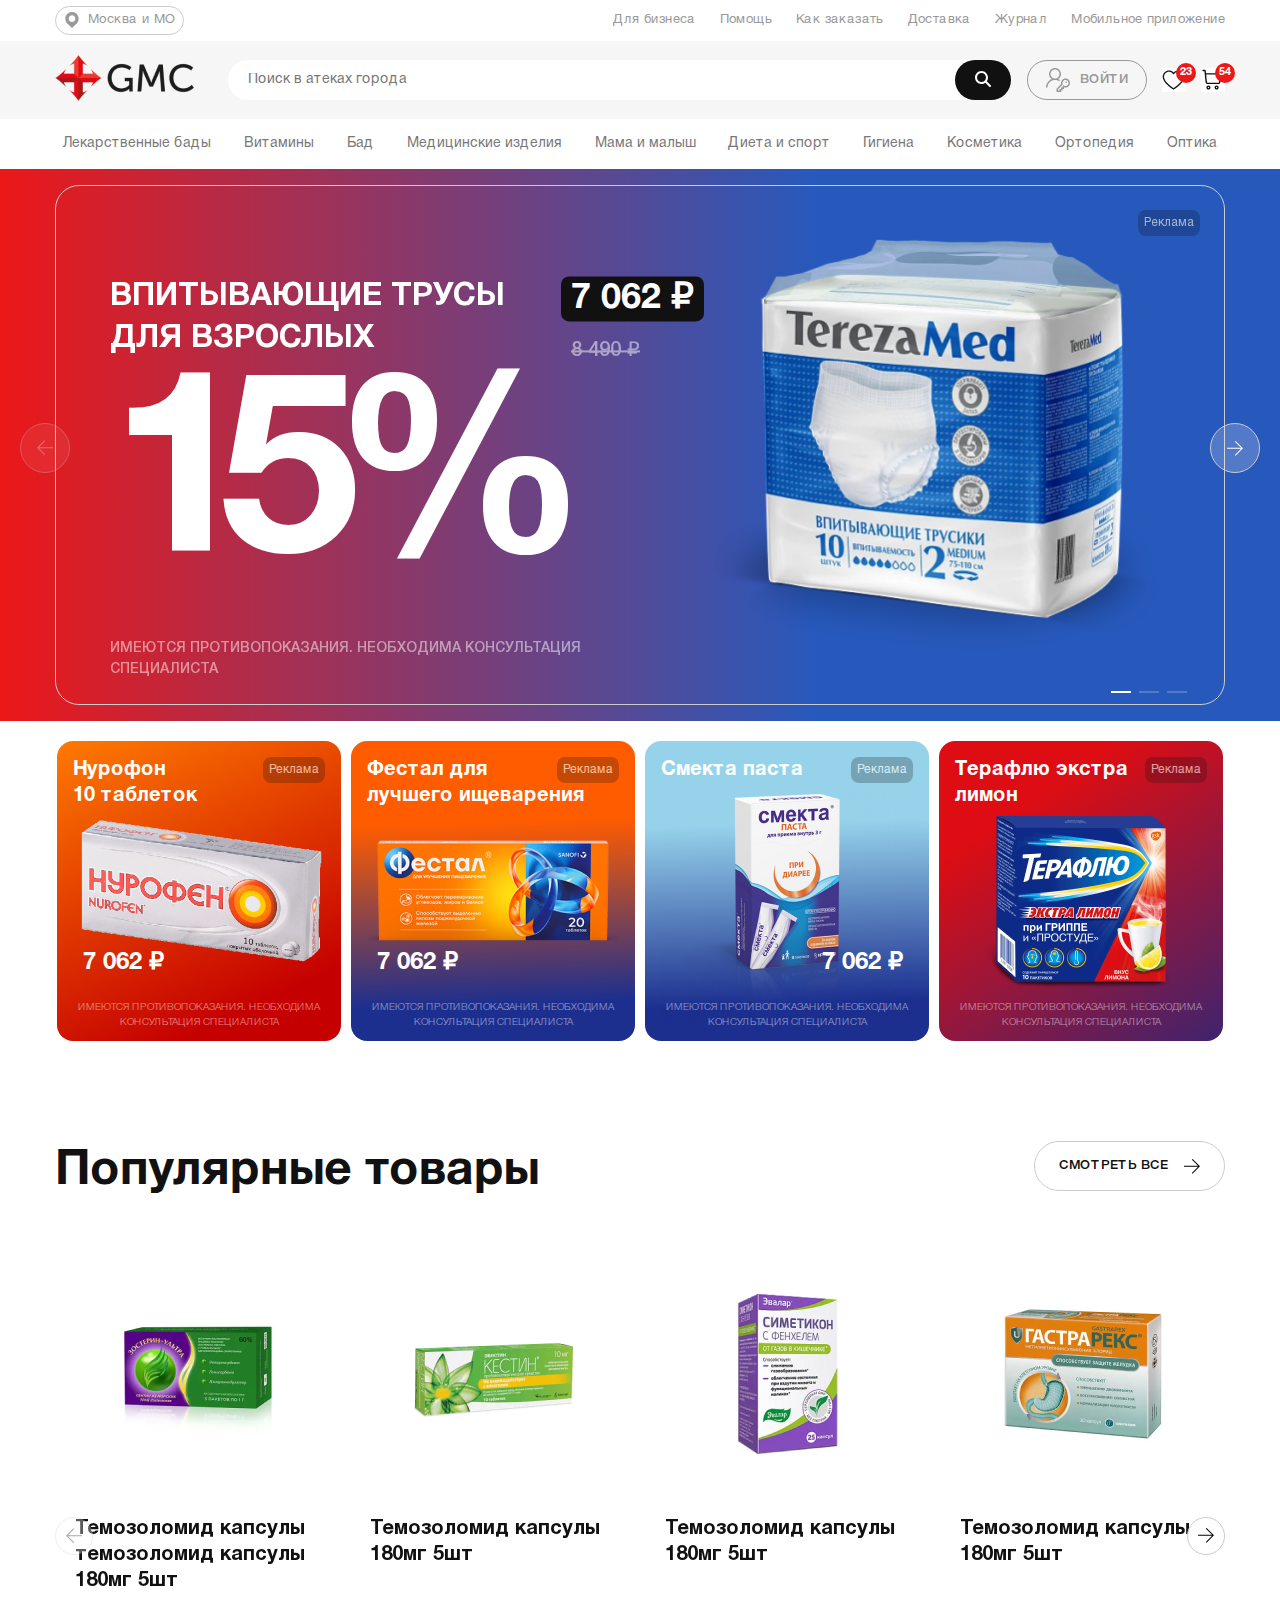
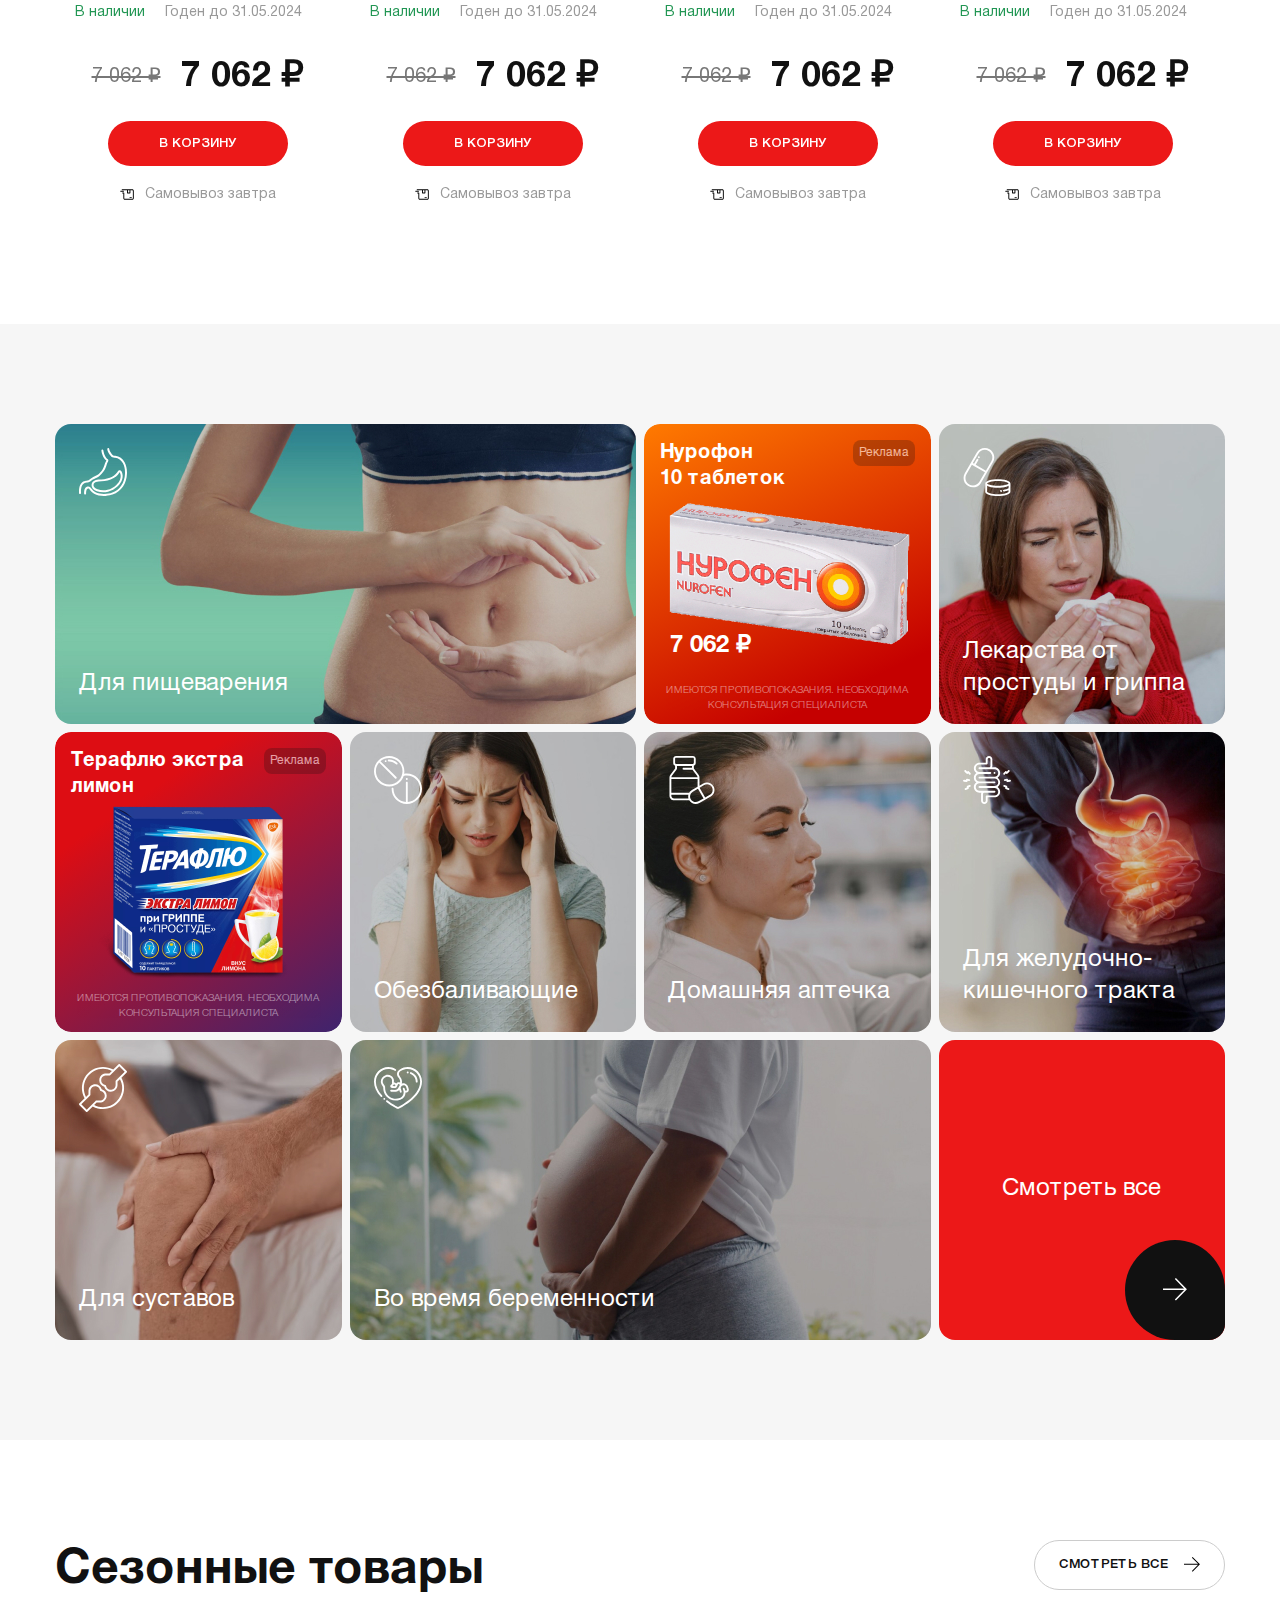
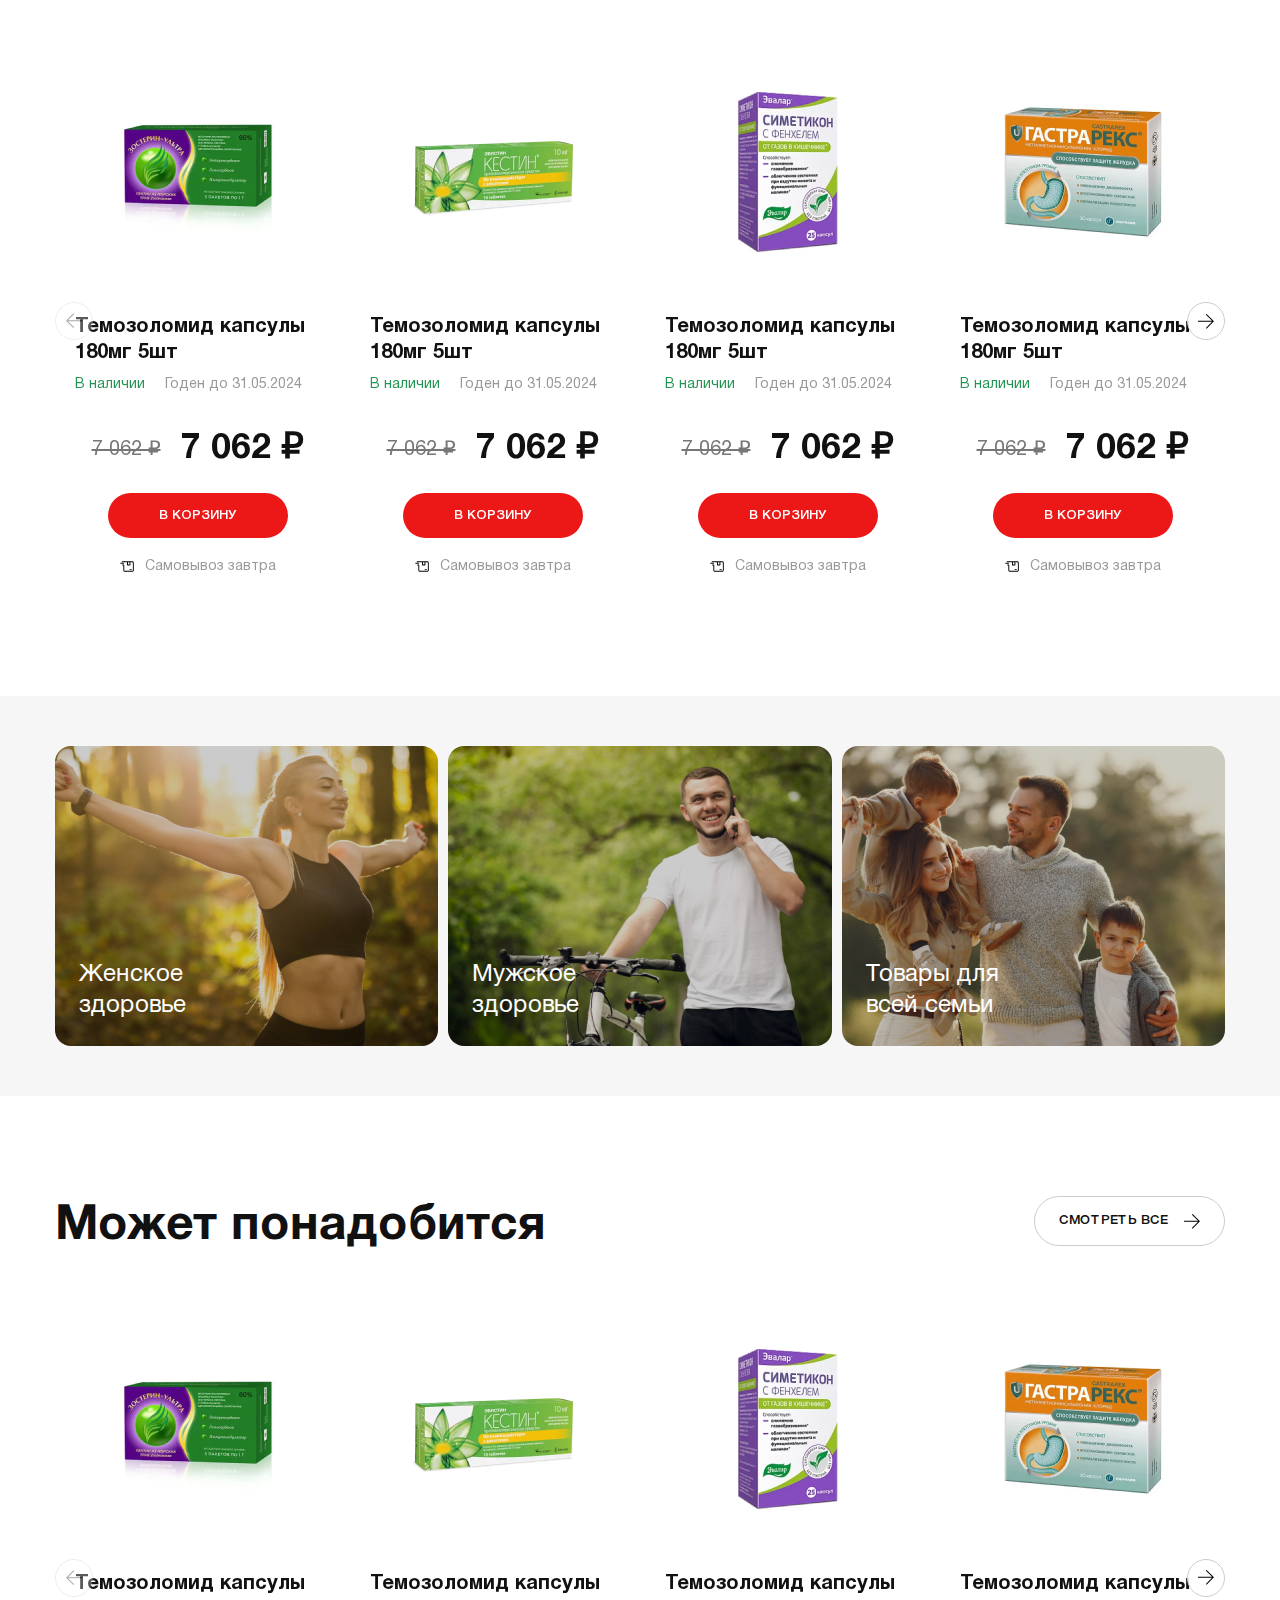
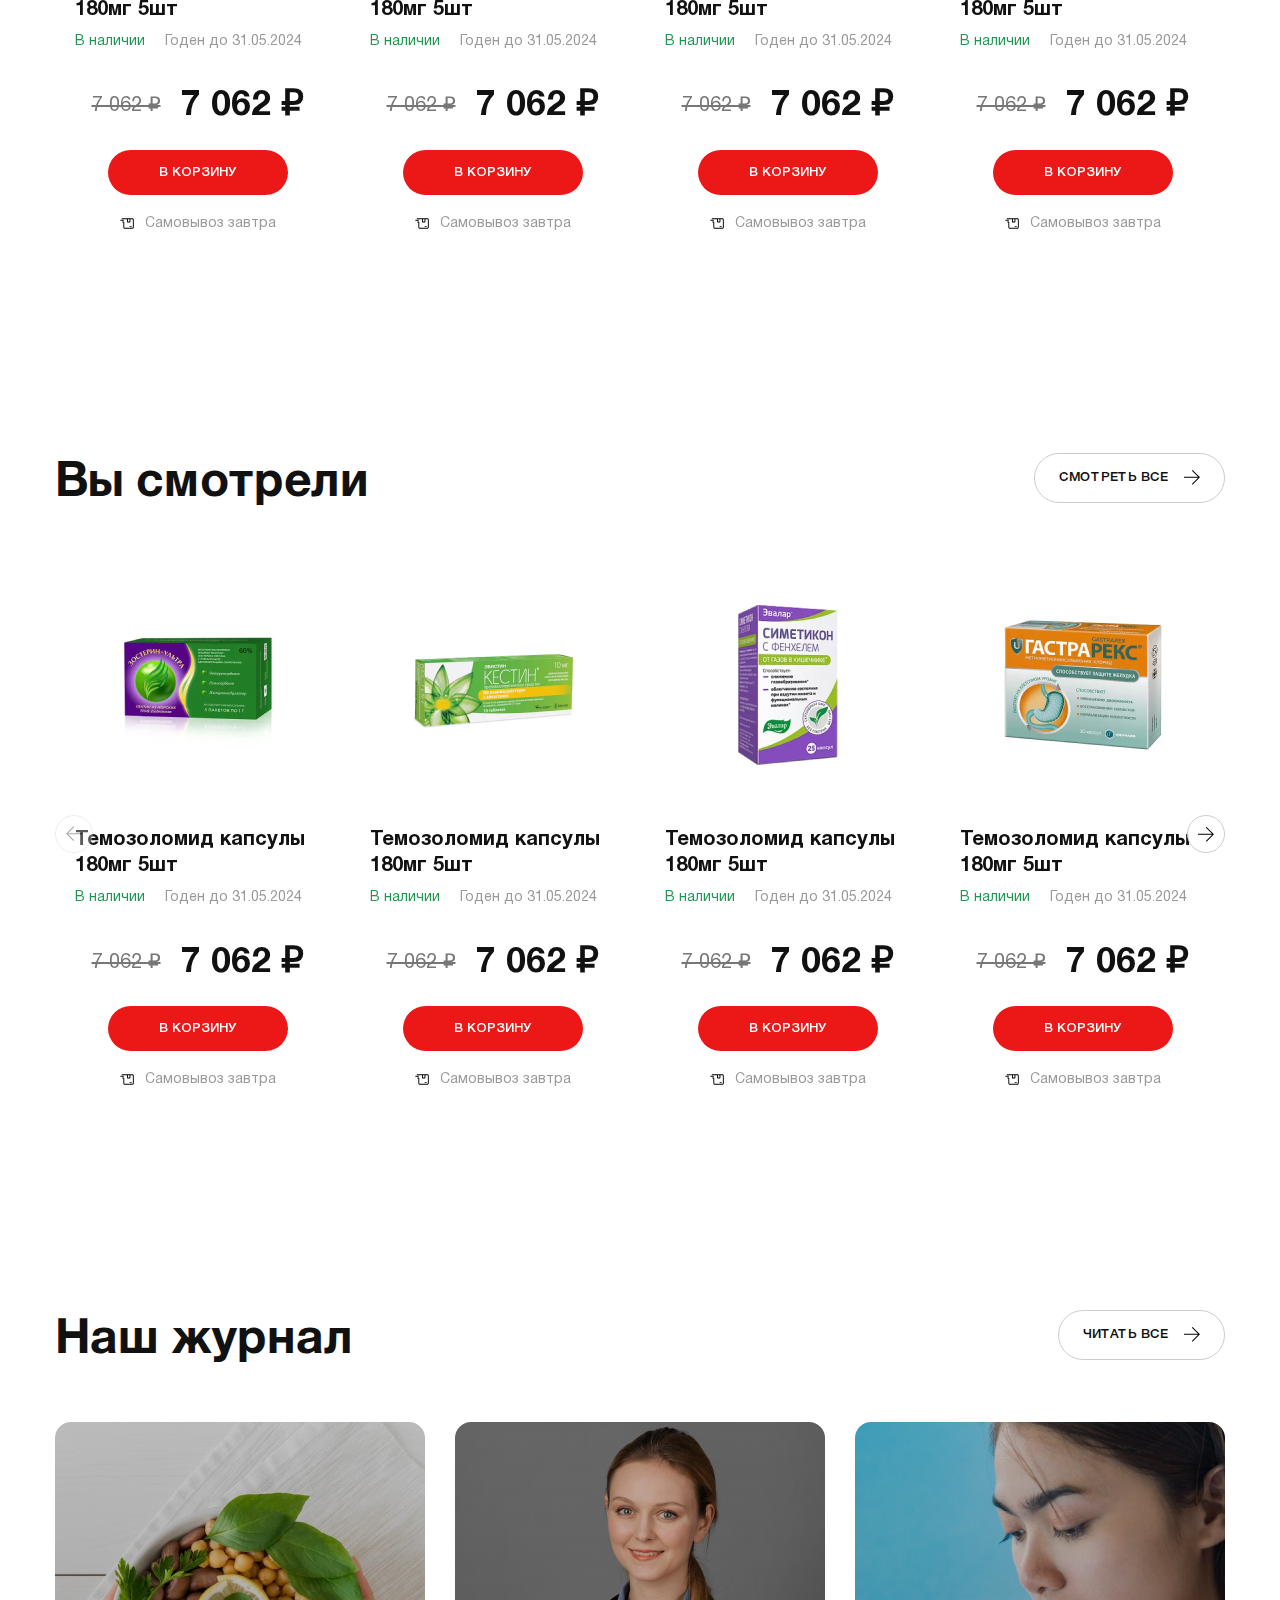
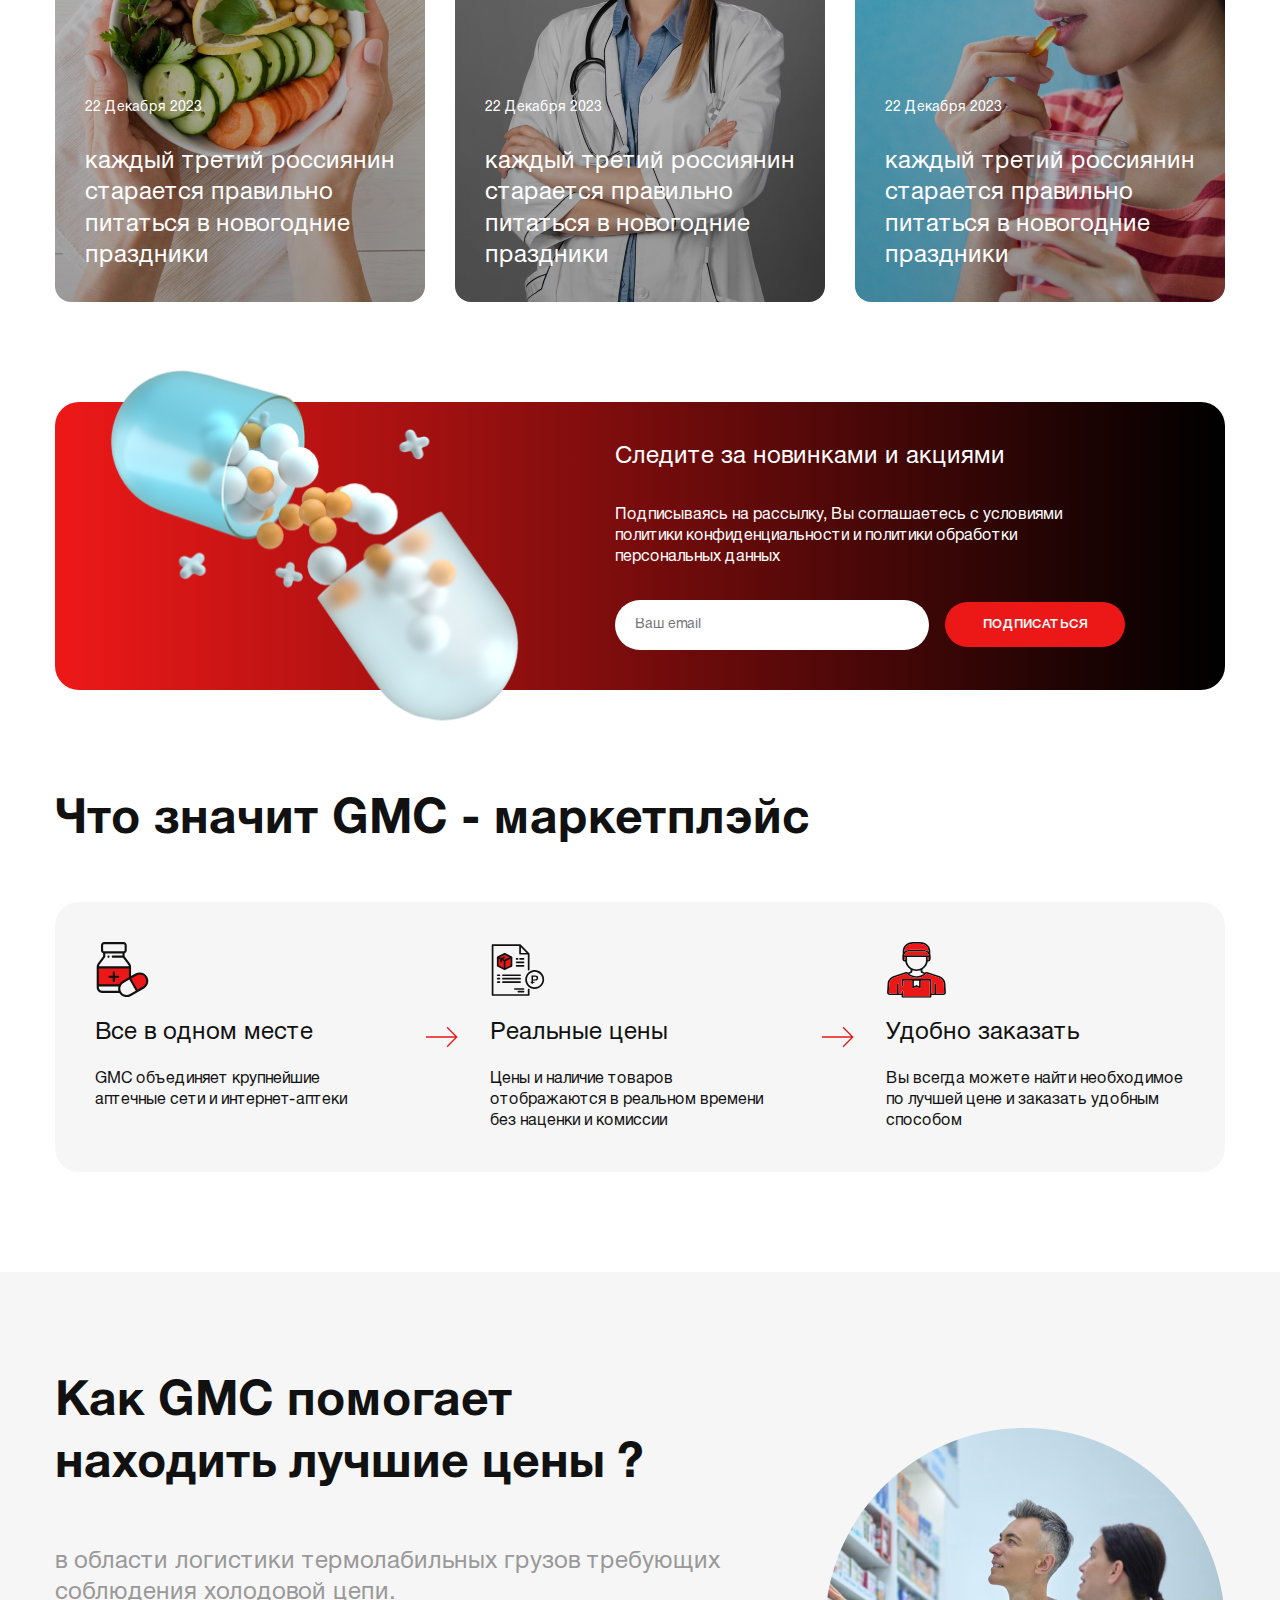
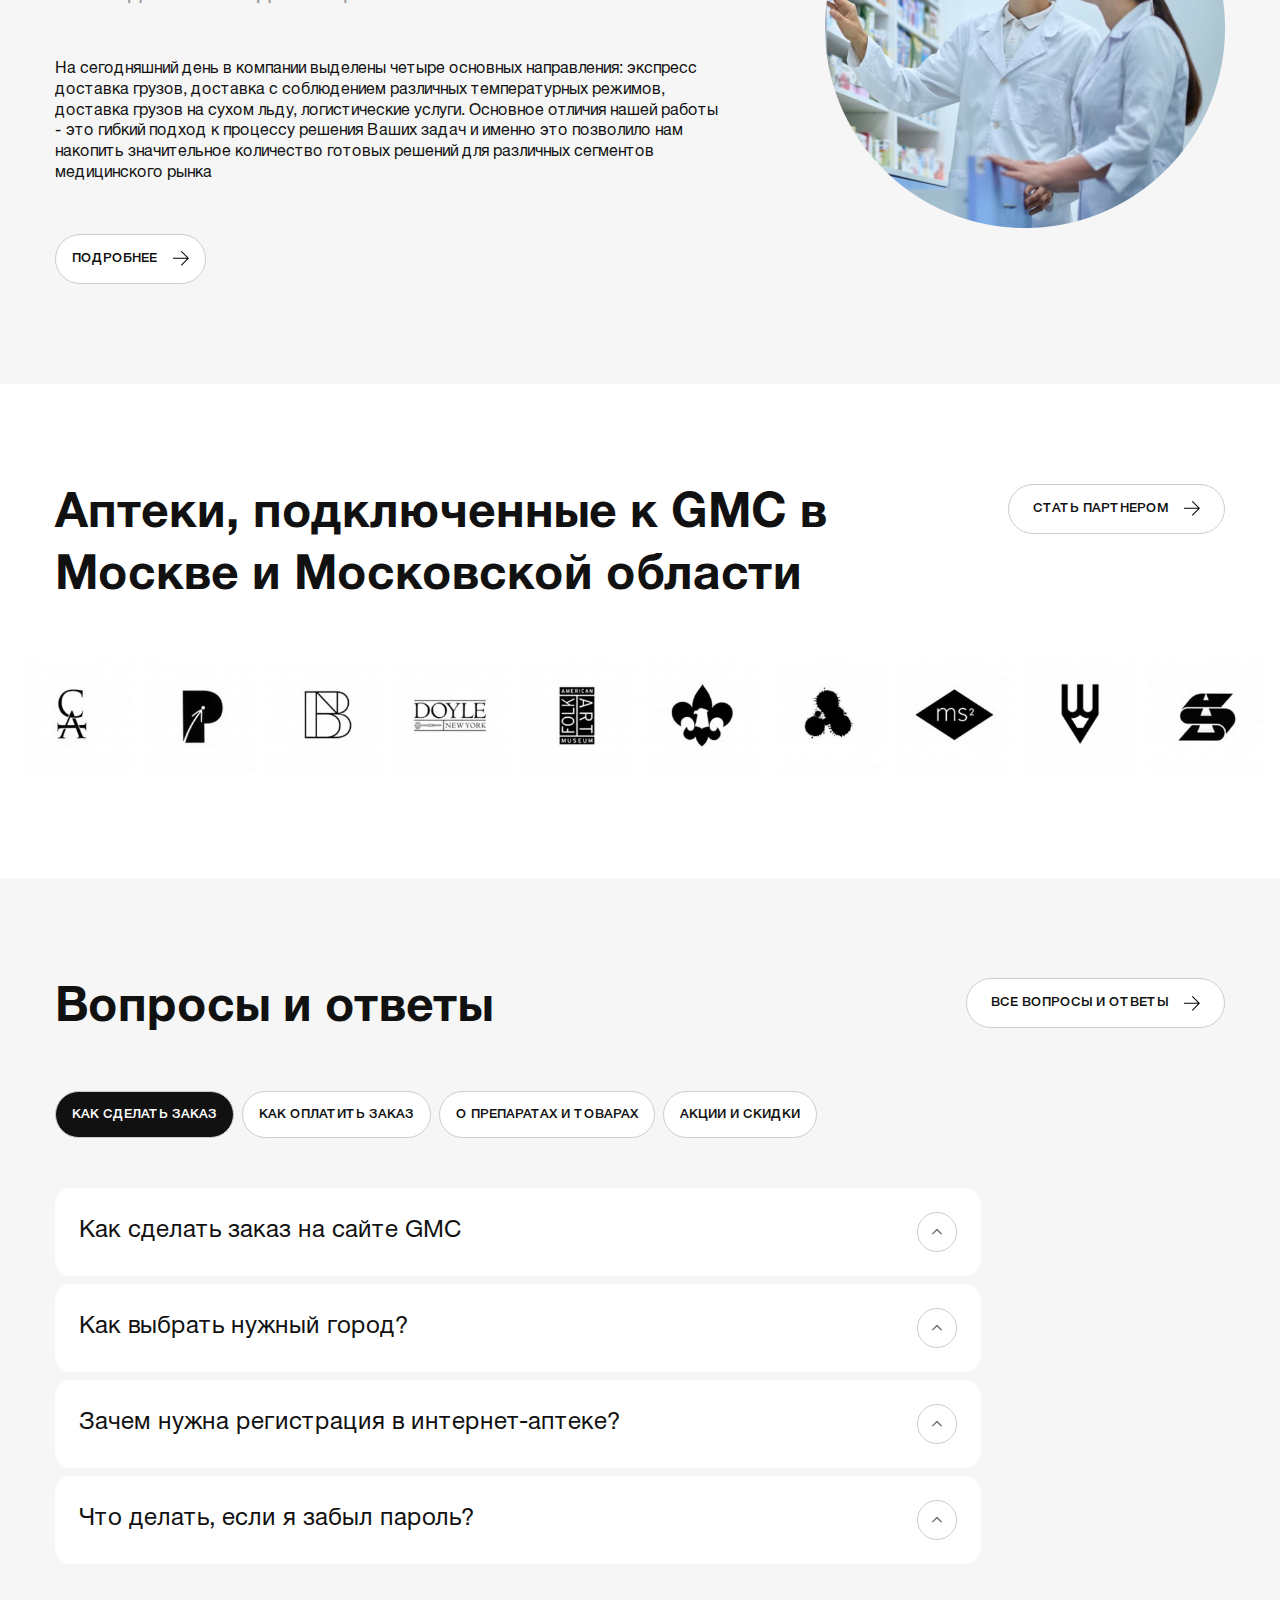
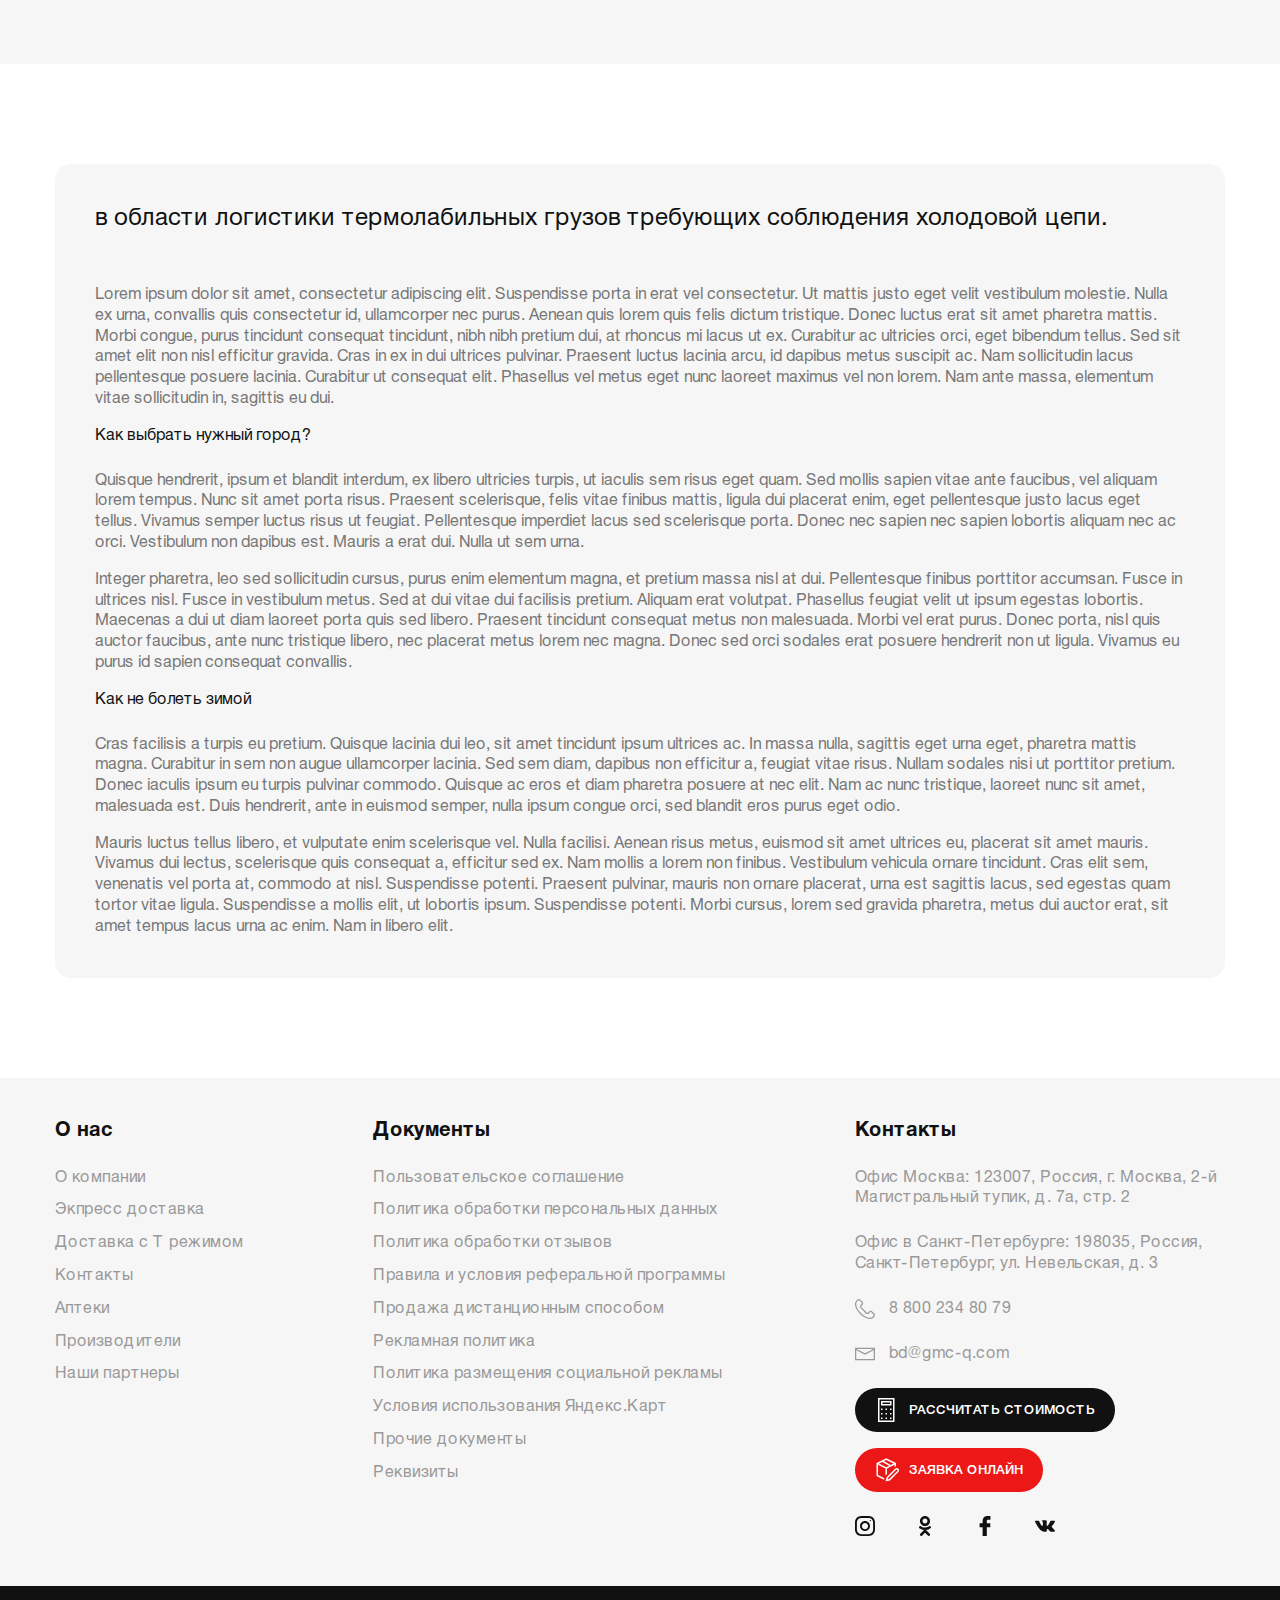
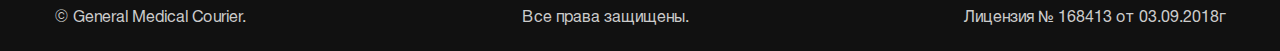
==== index.html @ 6fc63426 "fix: fixed slider buttons position" ====
<!DOCTYPE html>
<html lang="en">
  <head>
    <meta charset="UTF-8" />
    <meta name="viewport" content="width=device-width, initial-scale=1.0" />
    <title>GMC</title>
    <link rel="shortcut icon" href="./favicon.ico" type="image/x-icon" />
    <link rel="stylesheet" href="./css/index.css" />
    <link rel="stylesheet" href="https://cdn.jsdelivr.net/npm/swiper@11/swiper-bundle.min.css" />
    <script src="https://cdn.jsdelivr.net/npm/swiper@11/swiper-bundle.min.js" defer></script>
    <script type="module" src="./js/index.js" defer></script>
  </head>
  <body>
    <header class="header">
      <div class="header__top">
        <div class="container">
          <div class="header__top-location">Москва и МО</div>

          <ul class="header__top-menu">
            <li class="header__top-menu-item">
              <a class="header__top-menu-item-link" href="#">Для бизнеса</a>
            </li>
            <li class="header__top-menu-item">
              <a class="header__top-menu-item-link" href="#">Помощь</a>
            </li>
            <li class="header__top-menu-item">
              <a class="header__top-menu-item-link" href="#">Как заказать</a>
            </li>
            <li class="header__top-menu-item">
              <a class="header__top-menu-item-link" href="#">Доставка</a>
            </li>
            <li class="header__top-menu-item">
              <a class="header__top-menu-item-link" href="#">Журнал</a>
            </li>
            <li class="header__top-menu-item">
              <a class="header__top-menu-item-link" href="#">Мобильное приложение</a>
            </li>
          </ul>
        </div>
      </div>

      <div class="header__main">
        <div class="container">
          <div class="header__logo">
            <a class="header__logo-link" href="./">
              <img class="header__logo-image" src="./assets/logo.png" alt="logo" />
            </a>
          </div>

          <div class="header__search">
            <input class="header__search-input" type="search" placeholder="Поиск в атеках города" />
            <button class="header__search-button"></button>
          </div>

          <div class="header__controls">
            <button class="header__controls-button header__controls-button_main">
              <span class="header__controls-button-text">Главная</span>
            </button>
            <button class="header__controls-button header__controls-button_catalog">
              <span class="header__controls-button-text">Каталог</span>
            </button>
            <button class="header__controls-button header__controls-button_account">
              <span class="header__controls-button-text">Войти</span>
            </button>
            <button class="header__controls-button header__controls-button_favourits">
              <span class="header__controls-button-text">Избранное</span>
              <span class="header__controls-button-count">23</span>
            </button>
            <button class="header__controls-button header__controls-button_basket">
              <span class="header__controls-button-text">Корзина</span>
              <span class="header__controls-button-count">54</span>
            </button>
            <button class="header__controls-button header__controls-button_burger">
              <span class="header__controls-button-text">Меню</span>
            </button>
          </div>
        </div>
      </div>
    </header>

    <main class="main">
      <nav class="main-nav">
        <div class="container">
          <ul class="main-nav__menu">
            <li class="main-nav__menu-item">
              <span class="main-nav__menu-item-text">Лекарственные бады</span>
              <div class="main-nav__menu-submenu-wrapper">
                <ul class="main-nav__submenu">
                  <li class="main-nav__submenu-item">
                    <a class="main-nav__submenu-link" href="#">Аллергия</a>
                  </li>
                  <li class="main-nav__submenu-item">
                    <a class="main-nav__submenu-link" href="#">Антибиотики</a>
                  </li>
                  <li class="main-nav__submenu-item">
                    <a class="main-nav__submenu-link" href="#">Антисептики</a>
                  </li>
                  <li class="main-nav__submenu-item">
                    <a class="main-nav__submenu-link" href="#">Бронхиальная астма</a>
                  </li>
                  <li class="main-nav__submenu-item">
                    <a class="main-nav__submenu-link" href="#">Варикозное расширение ве</a>
                  </li>
                  <li class="main-nav__submenu-item">
                    <a class="main-nav__submenu-link" href="#">Геморрой</a>
                  </li>
                  <li class="main-nav__submenu-item">
                    <a class="main-nav__submenu-link" href="#">Глазные средства</a>
                  </li>
                  <li class="main-nav__submenu-item">
                    <a class="main-nav__submenu-link" href="#">Гомеопатия</a>
                  </li>
                  <li class="main-nav__submenu-item">
                    <a class="main-nav__submenu-link" href="#">Гормональные препараты</a>
                  </li>
                  <li class="main-nav__submenu-item">
                    <a class="main-nav__submenu-link" href="#">Дерматология</a>
                  </li>
                  <li class="main-nav__submenu-item">
                    <a class="main-nav__submenu-link" href="#">Диабет</a>
                  </li>
                  <li class="main-nav__submenu-item">
                    <a class="main-nav__submenu-link" href="#">Желудочно-кишечные средства</a>
                  </li>
                  <li class="main-nav__submenu-item">
                    <a class="main-nav__submenu-link" href="#">Женское здоровье</a>
                  </li>
                  <li class="main-nav__submenu-item">
                    <a class="main-nav__submenu-link" href="#">Иммунитет</a>
                  </li>
                  <li class="main-nav__submenu-item">
                    <a class="main-nav__submenu-link" href="#">Контрацепция</a>
                  </li>
                  <li class="main-nav__submenu-item">
                    <a class="main-nav__submenu-link" href="#">Кровь и кровообращение</a>
                  </li>
                  <li class="main-nav__submenu-item">
                    <a class="main-nav__submenu-link" href="#">Лекарственные травы</a>
                  </li>
                  <li class="main-nav__submenu-item">
                    <a class="main-nav__submenu-link" href="#">Мочеполовая система</a>
                  </li>
                  <li class="main-nav__submenu-item">
                    <a class="main-nav__submenu-link" href="#">Мужское здоровье</a>
                  </li>
                  <li class="main-nav__submenu-item">
                    <a class="main-nav__submenu-link" href="#">Нервная система</a>
                  </li>
                  <li class="main-nav__submenu-item">
                    <a class="main-nav__submenu-link" href="#">Аллергия</a>
                  </li>
                  <li class="main-nav__submenu-item">
                    <a class="main-nav__submenu-link" href="#">Антибиотики</a>
                  </li>
                  <li class="main-nav__submenu-item">
                    <a class="main-nav__submenu-link" href="#">Антисептики</a>
                  </li>
                  <li class="main-nav__submenu-item">
                    <a class="main-nav__submenu-link" href="#">Бронхиальная астма</a>
                  </li>
                  <li class="main-nav__submenu-item">
                    <a class="main-nav__submenu-link" href="#">Варикозное расширение ве</a>
                  </li>
                  <li class="main-nav__submenu-item">
                    <a class="main-nav__submenu-link" href="#">Геморрой</a>
                  </li>
                  <li class="main-nav__submenu-item">
                    <a class="main-nav__submenu-link" href="#">Глазные средства</a>
                  </li>
                  <li class="main-nav__submenu-item">
                    <a class="main-nav__submenu-link" href="#">Гомеопатия</a>
                  </li>
                  <li class="main-nav__submenu-item">
                    <a class="main-nav__submenu-link" href="#">Гормональные препараты</a>
                  </li>
                  <li class="main-nav__submenu-item">
                    <a class="main-nav__submenu-link" href="#">Дерматология</a>
                  </li>
                </ul>

                <div class="main-nav__bestsellers">
                  <h4 class="main-nav__bestsellers-title">Хиты продаж</h4>

                  <div class="main-nav__bestsellers-card">
                    <figure class="main-nav__bestsellers-card-figure">
                      <img src="./assets/pharmacy/pharmacy-1.png" alt="pharmacy" />
                    </figure>

                    <div class="main-nav__bestsellers-card-info">
                      <div class="main-nav__bestsellers-card-name">
                        Темозоломид капсулы 180мг 5шт
                      </div>
                      <div class="main-nav__bestsellers-card-amount">В наличии</div>
                      <div class="main-nav__bestsellers-card-price">7 062 ₽</div>
                    </div>
                  </div>

                  <div class="main-nav__bestsellers-card">
                    <figure class="main-nav__bestsellers-card-figure">
                      <img src="./assets/pharmacy/pharmacy-2.png" alt="pharmacy" />
                    </figure>

                    <div class="main-nav__bestsellers-card-info">
                      <div class="main-nav__bestsellers-card-name">
                        Темозоломид капсулы 180мг 5шт
                      </div>
                      <div class="main-nav__bestsellers-card-amount">В наличии</div>
                      <div class="main-nav__bestsellers-card-price">7 062 ₽</div>
                    </div>
                  </div>

                  <div class="main-nav__bestsellers-card">
                    <figure class="main-nav__bestsellers-card-figure">
                      <img src="./assets/pharmacy/pharmacy-3.png" alt="pharmacy" />
                    </figure>

                    <div class="main-nav__bestsellers-card-info">
                      <div class="main-nav__bestsellers-card-name">
                        Темозоломид капсулы 180мг 5шт
                      </div>
                      <div class="main-nav__bestsellers-card-amount">В наличии</div>
                      <div class="main-nav__bestsellers-card-price">7 062 ₽</div>
                    </div>
                  </div>
                </div>
              </div>
            </li>
            <li class="main-nav__menu-item">
              <span class="main-nav__menu-item-text">Витамины</span>
            </li>
            <li class="main-nav__menu-item">
              <span class="main-nav__menu-item-text">Бад</span>
            </li>
            <li class="main-nav__menu-item">
              <span class="main-nav__menu-item-text">Медицинские изделия</span>
            </li>
            <li class="main-nav__menu-item">
              <span class="main-nav__menu-item-text">Мама и малыш</span>
            </li>
            <li class="main-nav__menu-item">
              <span class="main-nav__menu-item-text">Диета и спорт</span>
            </li>
            <li class="main-nav__menu-item">
              <span class="main-nav__menu-item-text">Гигиена</span>
            </li>
            <li class="main-nav__menu-item">
              <span class="main-nav__menu-item-text">Косметика</span>
            </li>
            <li class="main-nav__menu-item">
              <span class="main-nav__menu-item-text">Ортопедия</span>
            </li>
            <li class="main-nav__menu-item">
              <span class="main-nav__menu-item-text">Оптика</span>
            </li>
          </ul>
        </div>
      </nav>

      <section class="main-slider">
        <div class="main-slider__slider">
          <div class="swiper">
            <div class="swiper-wrapper">
              <div class="swiper-slide">
                <div class="main-slider__slide">
                  <div class="main-slider__slide-tag">Реклама</div>

                  <figure class="main-slider__slide-figure">
                    <img
                      class="main-slider__slide-figure-image"
                      src="./assets/main-slide-img.png"
                      alt="slide"
                    />
                  </figure>

                  <div class="main-slider__slide-info">
                    <h2 class="main-slider__slide-info-title">ВПИТЫВАЮЩИЕ ТРУСЫ ДЛЯ ВЗРОСЛЫХ</h2>
                    <div class="main-slider__slide-info-discount">15%</div>
                    <div class="main-slider__slide-info-prices">
                      <div class="main-slider__slide-info-prices-new">7 062 ₽</div>
                      <div class="main-slider__slide-info-prices-old">8 490 ₽</div>
                    </div>
                  </div>

                  <div class="main-slider__slide-disclaimer">
                    имеются противопоказания. необходима консультация специалиста
                  </div>
                </div>
              </div>
              <div class="swiper-slide">
                <div class="main-slider__slide">
                  <div class="main-slider__slide-tag">Реклама</div>

                  <figure class="main-slider__slide-figure">
                    <img
                      class="main-slider__slide-figure-image"
                      src="./assets/main-slide-img.png"
                      alt="slide"
                    />
                  </figure>

                  <div class="main-slider__slide-info">
                    <h2 class="main-slider__slide-info-title">ВПИТЫВАЮЩИЕ ТРУСЫ ДЛЯ ВЗРОСЛЫХ</h2>
                    <div class="main-slider__slide-info-discount">15%</div>
                    <div class="main-slider__slide-info-prices">
                      <div class="main-slider__slide-info-prices-new">7 062 ₽</div>
                      <div class="main-slider__slide-info-prices-old">8 490 ₽</div>
                    </div>
                  </div>

                  <div class="main-slider__slide-disclaimer">
                    имеются противопоказания. необходима консультация специалиста
                  </div>
                </div>
              </div>
              <div class="swiper-slide">
                <div class="main-slider__slide">
                  <div class="main-slider__slide-tag">Реклама</div>

                  <figure class="main-slider__slide-figure">
                    <img
                      class="main-slider__slide-figure-image"
                      src="./assets/main-slide-img.png"
                      alt="slide"
                    />
                  </figure>

                  <div class="main-slider__slide-info">
                    <h2 class="main-slider__slide-info-title">ВПИТЫВАЮЩИЕ ТРУСЫ ДЛЯ ВЗРОСЛЫХ</h2>
                    <div class="main-slider__slide-info-discount">15%</div>
                    <div class="main-slider__slide-info-prices">
                      <div class="main-slider__slide-info-prices-new">7 062 ₽</div>
                      <div class="main-slider__slide-info-prices-old">8 490 ₽</div>
                    </div>
                  </div>

                  <div class="main-slider__slide-disclaimer">
                    имеются противопоказания. необходима консультация специалиста
                  </div>
                </div>
              </div>
            </div>
          </div>
        </div>

        <div class="main-slider__controls">
          <div class="swiper-pagination"></div>
          <div class="swiper-button-prev"></div>
          <div class="swiper-button-next"></div>
        </div>
      </section>

      <section class="advertising">
        <div class="container">
          <div class="advertising__cards">
            <div class="advertising-card advertising-card_accent-1">
              <figure class="advertising-card-figure">
                <img
                  class="advertising-card-figure-image"
                  src="./assets/advertising/advertising-1.png"
                  alt="advertising"
                />
              </figure>
              <div class="advertising-card-title">Нурофон<br />10 таблеток</div>
              <div class="advertising-card-price">7 062 ₽</div>
              <div class="advertising-card-disclaimer">
                имеются противопоказания. необходима консультация специалиста
              </div>
              <div class="advertising-card-tag">Реклама</div>
            </div>

            <div class="advertising-card advertising-card_accent-2">
              <figure class="advertising-card-figure">
                <img
                  class="advertising-card-figure-image"
                  src="./assets/advertising/advertising-2.png"
                  alt="advertising"
                />
              </figure>
              <div class="advertising-card-title">Фестал для<br />лучшего ищеварения</div>
              <div class="advertising-card-price">7 062 ₽</div>
              <div class="advertising-card-disclaimer">
                имеются противопоказания. необходима консультация специалиста
              </div>
              <div class="advertising-card-tag">Реклама</div>
            </div>

            <div class="advertising-card advertising-card_accent-3">
              <figure class="advertising-card-figure">
                <img
                  class="advertising-card-figure-image"
                  src="./assets/advertising/advertising-3.png"
                  alt="advertising"
                />
              </figure>
              <div class="advertising-card-title">Смекта паста</div>
              <div class="advertising-card-price advertising-card-price_right">7 062 ₽</div>
              <div class="advertising-card-disclaimer">
                имеются противопоказания. необходима консультация специалиста
              </div>
              <div class="advertising-card-tag">Реклама</div>
            </div>

            <div class="advertising-card advertising-card_accent-4">
              <figure class="advertising-card-figure">
                <img
                  class="advertising-card-figure-image"
                  src="./assets/advertising/advertising-4.png"
                  alt="advertising"
                />
              </figure>
              <div class="advertising-card-title">Терафлю экстра лимон</div>
              <div class="advertising-card-disclaimer">
                имеются противопоказания. необходима консультация специалиста
              </div>
              <div class="advertising-card-tag">Реклама</div>
            </div>
          </div>
        </div>
      </section>

      <section class="pharmacies section section_with-button">
        <div class="container">
          <div class="section-title">
            <h2 class="section-title__title title-48">Популярные товары</h2>
            <button class="section-title__button">смотреть все</button>
          </div>

          <div class="pharmacies__slider">
            <div class="swiper">
              <div class="swiper-wrapper">
                <div class="swiper-slide">
                  <div class="pharmacy-card">
                    <figure class="pharmacy-card__figure">
                      <img
                        class="pharmacy-card__figure-image"
                        src="./assets/pharmacy/pharmacy-1.png"
                        alt="pharmacy"
                      />
                    </figure>
                    <h4 class="pharmacy-card__title">Темозоломид капсулы темозоломид капсулы 180мг 5шт</h4>

                    <div class="pharmacy-card__info">
                      <span class="pharmacy-card__info-stock">В наличии</span>
                      <span class="pharmacy-card__info-expiration">Годен до 31.05.2024</span>
                    </div>

                    <div class="pharmacy-card__price">
                      <span class="pharmacy-card__price-old">7 062 ₽</span>
                      <span class="pharmacy-card__price-new">7 062 ₽</span>
                    </div>

                    <div class="pharmacy-card__buttons">
                      <button class="button">В корзину</button>
                    </div>

                    <div class="pharmacy-card__delivery">Самовывоз завтра</div>
                  </div>
                </div>

                <div class="swiper-slide">
                  <div class="pharmacy-card">
                    <figure class="pharmacy-card__figure">
                      <img
                        class="pharmacy-card__figure-image"
                        src="./assets/pharmacy/pharmacy-2.png"
                        alt="pharmacy"
                      />
                    </figure>
                    <h4 class="pharmacy-card__title">Темозоломид капсулы 180мг 5шт</h4>

                    <div class="pharmacy-card__info">
                      <span class="pharmacy-card__info-stock">В наличии</span>
                      <span class="pharmacy-card__info-expiration">Годен до 31.05.2024</span>
                    </div>

                    <div class="pharmacy-card__price">
                      <span class="pharmacy-card__price-old">7 062 ₽</span>
                      <span class="pharmacy-card__price-new">7 062 ₽</span>
                    </div>

                    <div class="pharmacy-card__buttons">
                      <button class="button">В корзину</button>
                    </div>

                    <div class="pharmacy-card__delivery">Самовывоз завтра</div>
                  </div>
                </div>

                <div class="swiper-slide">
                  <div class="pharmacy-card">
                    <figure class="pharmacy-card__figure">
                      <img
                        class="pharmacy-card__figure-image"
                        src="./assets/pharmacy/pharmacy-3.png"
                        alt="pharmacy"
                      />
                    </figure>
                    <h4 class="pharmacy-card__title">Темозоломид капсулы 180мг 5шт</h4>

                    <div class="pharmacy-card__info">
                      <span class="pharmacy-card__info-stock">В наличии</span>
                      <span class="pharmacy-card__info-expiration">Годен до 31.05.2024</span>
                    </div>

                    <div class="pharmacy-card__price">
                      <span class="pharmacy-card__price-old">7 062 ₽</span>
                      <span class="pharmacy-card__price-new">7 062 ₽</span>
                    </div>

                    <div class="pharmacy-card__buttons">
                      <button class="button">В корзину</button>
                    </div>

                    <div class="pharmacy-card__delivery">Самовывоз завтра</div>
                  </div>
                </div>

                <div class="swiper-slide">
                  <div class="pharmacy-card">
                    <figure class="pharmacy-card__figure">
                      <img
                        class="pharmacy-card__figure-image"
                        src="./assets/pharmacy/pharmacy-4.png"
                        alt="pharmacy"
                      />
                    </figure>
                    <h4 class="pharmacy-card__title">Темозоломид капсулы 180мг 5шт</h4>

                    <div class="pharmacy-card__info">
                      <span class="pharmacy-card__info-stock">В наличии</span>
                      <span class="pharmacy-card__info-expiration">Годен до 31.05.2024</span>
                    </div>

                    <div class="pharmacy-card__price">
                      <span class="pharmacy-card__price-old">7 062 ₽</span>
                      <span class="pharmacy-card__price-new">7 062 ₽</span>
                    </div>

                    <div class="pharmacy-card__buttons">
                      <button class="button">В корзину</button>
                    </div>

                    <div class="pharmacy-card__delivery">Самовывоз завтра</div>
                  </div>
                </div>

                <div class="swiper-slide">
                  <div class="pharmacy-card">
                    <figure class="pharmacy-card__figure">
                      <img
                        class="pharmacy-card__figure-image"
                        src="./assets/pharmacy/pharmacy-5.png"
                        alt="pharmacy"
                      />
                    </figure>
                    <h4 class="pharmacy-card__title">Темозоломид капсулы 180мг 5шт</h4>

                    <div class="pharmacy-card__info">
                      <span class="pharmacy-card__info-stock">В наличии</span>
                      <span class="pharmacy-card__info-expiration">Годен до 31.05.2024</span>
                    </div>

                    <div class="pharmacy-card__price">
                      <span class="pharmacy-card__price-old">7 062 ₽</span>
                      <span class="pharmacy-card__price-new">7 062 ₽</span>
                    </div>

                    <div class="pharmacy-card__buttons">
                      <button class="button">В корзину</button>
                    </div>

                    <div class="pharmacy-card__delivery">Самовывоз завтра</div>
                  </div>
                </div>

                <div class="swiper-slide">
                  <div class="pharmacy-card">
                    <figure class="pharmacy-card__figure">
                      <img
                        class="pharmacy-card__figure-image"
                        src="./assets/pharmacy/pharmacy-6.png"
                        alt="pharmacy"
                      />
                    </figure>
                    <h4 class="pharmacy-card__title">Темозоломид капсулы 180мг 5шт</h4>

                    <div class="pharmacy-card__info">
                      <span class="pharmacy-card__info-stock">В наличии</span>
                      <span class="pharmacy-card__info-expiration">Годен до 31.05.2024</span>
                    </div>

                    <div class="pharmacy-card__price">
                      <span class="pharmacy-card__price-old">7 062 ₽</span>
                      <span class="pharmacy-card__price-new">7 062 ₽</span>
                    </div>

                    <div class="pharmacy-card__buttons">
                      <button class="button">В корзину</button>
                    </div>

                    <div class="pharmacy-card__delivery">Самовывоз завтра</div>
                  </div>
                </div>

                <div class="swiper-slide">
                  <div class="pharmacy-card">
                    <figure class="pharmacy-card__figure">
                      <img
                        class="pharmacy-card__figure-image"
                        src="./assets/pharmacy/pharmacy-1.png"
                        alt="pharmacy"
                      />
                    </figure>
                    <h4 class="pharmacy-card__title">Темозоломид капсулы 180мг 5шт</h4>

                    <div class="pharmacy-card__info">
                      <span class="pharmacy-card__info-stock">В наличии</span>
                      <span class="pharmacy-card__info-expiration">Годен до 31.05.2024</span>
                    </div>

                    <div class="pharmacy-card__price">
                      <span class="pharmacy-card__price-old">7 062 ₽</span>
                      <span class="pharmacy-card__price-new">7 062 ₽</span>
                    </div>

                    <div class="pharmacy-card__buttons">
                      <button class="button">В корзину</button>
                    </div>

                    <div class="pharmacy-card__delivery">Самовывоз завтра</div>
                  </div>
                </div>

                <div class="swiper-slide">
                  <div class="pharmacy-card">
                    <figure class="pharmacy-card__figure">
                      <img
                        class="pharmacy-card__figure-image"
                        src="./assets/pharmacy/pharmacy-2.png"
                        alt="pharmacy"
                      />
                    </figure>
                    <h4 class="pharmacy-card__title">Темозоломид капсулы 180мг 5шт</h4>

                    <div class="pharmacy-card__info">
                      <span class="pharmacy-card__info-stock">В наличии</span>
                      <span class="pharmacy-card__info-expiration">Годен до 31.05.2024</span>
                    </div>

                    <div class="pharmacy-card__price">
                      <span class="pharmacy-card__price-old">7 062 ₽</span>
                      <span class="pharmacy-card__price-new">7 062 ₽</span>
                    </div>

                    <div class="pharmacy-card__buttons">
                      <button class="button">В корзину</button>
                    </div>

                    <div class="pharmacy-card__delivery">Самовывоз завтра</div>
                  </div>
                </div>
              </div>
            </div>

            <div class="pharmacies__slider-controls">
              <div class="swiper-button-prev"></div>
              <div class="swiper-button-next"></div>
            </div>
          </div>
        </div>
      </section>

      <section class="pharmacies-menu section">
        <div class="container">
          <div class="pharmacies-menu__content">
            <div class="pharmacies-menu__block">
              <div class="pharmacies-menu__card">
                <img
                  class="pharmacies-menu__card-bg"
                  src="./assets/pharmacies-menu/pharmacies-menu-1.jpg"
                  alt="bg"
                />
                <img
                  class="pharmacies-menu__card-icon"
                  src="./assets/pharmacies-menu/stomach.svg"
                  alt="icon"
                />
                <span class="pharmacies-menu__card-text">Для пищеварения</span>
              </div>
            </div>

            <div class="pharmacies-menu__block">
              <div class="advertising-card advertising-card_accent-1">
                <figure class="advertising-card-figure">
                  <img
                    class="advertising-card-figure-image"
                    src="./assets/advertising/advertising-1.png"
                    alt="advertising"
                  />
                </figure>
                <div class="advertising-card-title">Нурофон<br />10 таблеток</div>
                <div class="advertising-card-price">7 062 ₽</div>
                <div class="advertising-card-disclaimer">
                  имеются противопоказания. необходима консультация специалиста
                </div>
                <div class="advertising-card-tag">Реклама</div>
              </div>
            </div>

            <div class="pharmacies-menu__block">
              <div class="pharmacies-menu__card">
                <img
                  class="pharmacies-menu__card-bg"
                  src="./assets/pharmacies-menu/pharmacies-menu-3.jpg"
                  alt="bg"
                />
                <img
                  class="pharmacies-menu__card-icon"
                  src="./assets/pharmacies-menu/drugs.svg"
                  alt="icon"
                />
                <span class="pharmacies-menu__card-text">Лекарства от простуды и гриппа</span>
              </div>
            </div>

            <div class="pharmacies-menu__block">
              <div class="advertising-card advertising-card_accent-4">
                <figure class="advertising-card-figure">
                  <img
                    class="advertising-card-figure-image"
                    src="./assets/advertising/advertising-4.png"
                    alt="advertising"
                  />
                </figure>
                <div class="advertising-card-title">Терафлю экстра лимон</div>
                <div class="advertising-card-disclaimer">
                  имеются противопоказания. необходима консультация специалиста
                </div>
                <div class="advertising-card-tag">Реклама</div>
              </div>
            </div>

            <div class="pharmacies-menu__block">
              <div class="pharmacies-menu__card">
                <img
                  class="pharmacies-menu__card-bg"
                  src="./assets/pharmacies-menu/pharmacies-menu-5.jpg"
                  alt="bg"
                />
                <img
                  class="pharmacies-menu__card-icon"
                  src="./assets/pharmacies-menu/tablets.svg"
                  alt="icon"
                />
                <span class="pharmacies-menu__card-text">Обезбаливающие</span>
              </div>
            </div>

            <div class="pharmacies-menu__block">
              <div class="pharmacies-menu__card">
                <img
                  class="pharmacies-menu__card-bg"
                  src="./assets/pharmacies-menu/pharmacies-menu-6.jpg"
                  alt="bg"
                />
                <img
                  class="pharmacies-menu__card-icon"
                  src="./assets/pharmacies-menu/bottle-drug.svg"
                  alt="icon"
                />
                <span class="pharmacies-menu__card-text">Домашняя аптечка</span>
              </div>
            </div>

            <div class="pharmacies-menu__block">
              <div class="pharmacies-menu__card">
                <img
                  class="pharmacies-menu__card-bg"
                  src="./assets/pharmacies-menu/pharmacies-menu-7.jpg"
                  alt="bg"
                />
                <img
                  class="pharmacies-menu__card-icon"
                  src="./assets/pharmacies-menu/bowel-pain.svg"
                  alt="icon"
                />
                <span class="pharmacies-menu__card-text">Для желудочно-кишечного тракта</span>
              </div>
            </div>

            <div class="pharmacies-menu__block">
              <div class="pharmacies-menu__card">
                <img
                  class="pharmacies-menu__card-bg"
                  src="./assets/pharmacies-menu/pharmacies-menu-8.jpg"
                  alt="bg"
                />
                <img
                  class="pharmacies-menu__card-icon"
                  src="./assets/pharmacies-menu/bones.svg"
                  alt="icon"
                />
                <span class="pharmacies-menu__card-text">Для суставов</span>
              </div>
            </div>

            <div class="pharmacies-menu__block">
              <div class="pharmacies-menu__card">
                <img
                  class="pharmacies-menu__card-bg"
                  src="./assets/pharmacies-menu/pharmacies-menu-9.jpg"
                  alt="bg"
                />
                <img
                  class="pharmacies-menu__card-icon"
                  src="./assets/pharmacies-menu/pregnacy.svg"
                  alt="icon"
                />
                <span class="pharmacies-menu__card-text">Во время беременности</span>
              </div>
            </div>

            <div class="pharmacies-menu__block">
              <a class="pharmacies-menu__link-all" href="#"> Смотреть все </a>
            </div>
          </div>
        </div>
      </section>

      <section class="pharmacies section section_with-button">
        <div class="container">
          <div class="section-title">
            <h2 class="section-title__title title-48">Сезонные товары</h2>
            <button class="section-title__button">смотреть все</button>
          </div>

          <div class="pharmacies__slider">
            <div class="swiper">
              <div class="swiper-wrapper">
                <div class="swiper-slide">
                  <div class="pharmacy-card">
                    <figure class="pharmacy-card__figure">
                      <img
                        class="pharmacy-card__figure-image"
                        src="./assets/pharmacy/pharmacy-1.png"
                        alt="pharmacy"
                      />
                    </figure>
                    <h4 class="pharmacy-card__title">Темозоломид капсулы 180мг 5шт</h4>

                    <div class="pharmacy-card__info">
                      <span class="pharmacy-card__info-stock">В наличии</span>
                      <span class="pharmacy-card__info-expiration">Годен до 31.05.2024</span>
                    </div>

                    <div class="pharmacy-card__price">
                      <span class="pharmacy-card__price-old">7 062 ₽</span>
                      <span class="pharmacy-card__price-new">7 062 ₽</span>
                    </div>

                    <div class="pharmacy-card__buttons">
                      <button class="button">В корзину</button>
                    </div>

                    <div class="pharmacy-card__delivery">Самовывоз завтра</div>
                  </div>
                </div>

                <div class="swiper-slide">
                  <div class="pharmacy-card">
                    <figure class="pharmacy-card__figure">
                      <img
                        class="pharmacy-card__figure-image"
                        src="./assets/pharmacy/pharmacy-2.png"
                        alt="pharmacy"
                      />
                    </figure>
                    <h4 class="pharmacy-card__title">Темозоломид капсулы 180мг 5шт</h4>

                    <div class="pharmacy-card__info">
                      <span class="pharmacy-card__info-stock">В наличии</span>
                      <span class="pharmacy-card__info-expiration">Годен до 31.05.2024</span>
                    </div>

                    <div class="pharmacy-card__price">
                      <span class="pharmacy-card__price-old">7 062 ₽</span>
                      <span class="pharmacy-card__price-new">7 062 ₽</span>
                    </div>

                    <div class="pharmacy-card__buttons">
                      <button class="button">В корзину</button>
                    </div>

                    <div class="pharmacy-card__delivery">Самовывоз завтра</div>
                  </div>
                </div>

                <div class="swiper-slide">
                  <div class="pharmacy-card">
                    <figure class="pharmacy-card__figure">
                      <img
                        class="pharmacy-card__figure-image"
                        src="./assets/pharmacy/pharmacy-3.png"
                        alt="pharmacy"
                      />
                    </figure>
                    <h4 class="pharmacy-card__title">Темозоломид капсулы 180мг 5шт</h4>

                    <div class="pharmacy-card__info">
                      <span class="pharmacy-card__info-stock">В наличии</span>
                      <span class="pharmacy-card__info-expiration">Годен до 31.05.2024</span>
                    </div>

                    <div class="pharmacy-card__price">
                      <span class="pharmacy-card__price-old">7 062 ₽</span>
                      <span class="pharmacy-card__price-new">7 062 ₽</span>
                    </div>

                    <div class="pharmacy-card__buttons">
                      <button class="button">В корзину</button>
                    </div>

                    <div class="pharmacy-card__delivery">Самовывоз завтра</div>
                  </div>
                </div>

                <div class="swiper-slide">
                  <div class="pharmacy-card">
                    <figure class="pharmacy-card__figure">
                      <img
                        class="pharmacy-card__figure-image"
                        src="./assets/pharmacy/pharmacy-4.png"
                        alt="pharmacy"
                      />
                    </figure>
                    <h4 class="pharmacy-card__title">Темозоломид капсулы 180мг 5шт</h4>

                    <div class="pharmacy-card__info">
                      <span class="pharmacy-card__info-stock">В наличии</span>
                      <span class="pharmacy-card__info-expiration">Годен до 31.05.2024</span>
                    </div>

                    <div class="pharmacy-card__price">
                      <span class="pharmacy-card__price-old">7 062 ₽</span>
                      <span class="pharmacy-card__price-new">7 062 ₽</span>
                    </div>

                    <div class="pharmacy-card__buttons">
                      <button class="button">В корзину</button>
                    </div>

                    <div class="pharmacy-card__delivery">Самовывоз завтра</div>
                  </div>
                </div>

                <div class="swiper-slide">
                  <div class="pharmacy-card">
                    <figure class="pharmacy-card__figure">
                      <img
                        class="pharmacy-card__figure-image"
                        src="./assets/pharmacy/pharmacy-5.png"
                        alt="pharmacy"
                      />
                    </figure>
                    <h4 class="pharmacy-card__title">Темозоломид капсулы 180мг 5шт</h4>

                    <div class="pharmacy-card__info">
                      <span class="pharmacy-card__info-stock">В наличии</span>
                      <span class="pharmacy-card__info-expiration">Годен до 31.05.2024</span>
                    </div>

                    <div class="pharmacy-card__price">
                      <span class="pharmacy-card__price-old">7 062 ₽</span>
                      <span class="pharmacy-card__price-new">7 062 ₽</span>
                    </div>

                    <div class="pharmacy-card__buttons">
                      <button class="button">В корзину</button>
                    </div>

                    <div class="pharmacy-card__delivery">Самовывоз завтра</div>
                  </div>
                </div>

                <div class="swiper-slide">
                  <div class="pharmacy-card">
                    <figure class="pharmacy-card__figure">
                      <img
                        class="pharmacy-card__figure-image"
                        src="./assets/pharmacy/pharmacy-6.png"
                        alt="pharmacy"
                      />
                    </figure>
                    <h4 class="pharmacy-card__title">Темозоломид капсулы 180мг 5шт</h4>

                    <div class="pharmacy-card__info">
                      <span class="pharmacy-card__info-stock">В наличии</span>
                      <span class="pharmacy-card__info-expiration">Годен до 31.05.2024</span>
                    </div>

                    <div class="pharmacy-card__price">
                      <span class="pharmacy-card__price-old">7 062 ₽</span>
                      <span class="pharmacy-card__price-new">7 062 ₽</span>
                    </div>

                    <div class="pharmacy-card__buttons">
                      <button class="button">В корзину</button>
                    </div>

                    <div class="pharmacy-card__delivery">Самовывоз завтра</div>
                  </div>
                </div>

                <div class="swiper-slide">
                  <div class="pharmacy-card">
                    <figure class="pharmacy-card__figure">
                      <img
                        class="pharmacy-card__figure-image"
                        src="./assets/pharmacy/pharmacy-1.png"
                        alt="pharmacy"
                      />
                    </figure>
                    <h4 class="pharmacy-card__title">Темозоломид капсулы 180мг 5шт</h4>

                    <div class="pharmacy-card__info">
                      <span class="pharmacy-card__info-stock">В наличии</span>
                      <span class="pharmacy-card__info-expiration">Годен до 31.05.2024</span>
                    </div>

                    <div class="pharmacy-card__price">
                      <span class="pharmacy-card__price-old">7 062 ₽</span>
                      <span class="pharmacy-card__price-new">7 062 ₽</span>
                    </div>

                    <div class="pharmacy-card__buttons">
                      <button class="button">В корзину</button>
                    </div>

                    <div class="pharmacy-card__delivery">Самовывоз завтра</div>
                  </div>
                </div>

                <div class="swiper-slide">
                  <div class="pharmacy-card">
                    <figure class="pharmacy-card__figure">
                      <img
                        class="pharmacy-card__figure-image"
                        src="./assets/pharmacy/pharmacy-2.png"
                        alt="pharmacy"
                      />
                    </figure>
                    <h4 class="pharmacy-card__title">Темозоломид капсулы 180мг 5шт</h4>

                    <div class="pharmacy-card__info">
                      <span class="pharmacy-card__info-stock">В наличии</span>
                      <span class="pharmacy-card__info-expiration">Годен до 31.05.2024</span>
                    </div>

                    <div class="pharmacy-card__price">
                      <span class="pharmacy-card__price-old">7 062 ₽</span>
                      <span class="pharmacy-card__price-new">7 062 ₽</span>
                    </div>

                    <div class="pharmacy-card__buttons">
                      <button class="button">В корзину</button>
                    </div>

                    <div class="pharmacy-card__delivery">Самовывоз завтра</div>
                  </div>
                </div>
              </div>
            </div>

            <div class="pharmacies__slider-controls">
              <div class="swiper-button-prev"></div>
              <div class="swiper-button-next"></div>
            </div>
          </div>
        </div>
      </section>

      <section class="categories">
        <div class="container">
          <div class="categories__cards">
            <div class="categories__card">
              <img
                class="categories__card-image"
                src="./assets/categories/category-women.jpg"
                alt="women"
              />
              <a class="categories__card-link" href="#">
                <span class="categories__card-link-text">Женское<br />здоровье</span>
              </a>
            </div>

            <div class="categories__card">
              <img
                class="categories__card-image"
                src="./assets/categories/category-men.jpg"
                alt="women"
              />
              <a class="categories__card-link" href="#">
                <span class="categories__card-link-text">Мужское<br />здоровье</span>
              </a>
            </div>

            <div class="categories__card">
              <img
                class="categories__card-image"
                src="./assets/categories/category-family.jpg"
                alt="women"
              />
              <a class="categories__card-link" href="#">
                <span class="categories__card-link-text">Товары для<br />всей семьи</span>
              </a>
            </div>
          </div>
        </div>
      </section>

      <section class="pharmacies section section_with-button">
        <div class="container">
          <div class="section-title">
            <h2 class="section-title__title title-48">Может понадобится</h2>
            <button class="section-title__button">смотреть все</button>
          </div>

          <div class="pharmacies__slider">
            <div class="swiper">
              <div class="swiper-wrapper">
                <div class="swiper-slide">
                  <div class="pharmacy-card">
                    <figure class="pharmacy-card__figure">
                      <img
                        class="pharmacy-card__figure-image"
                        src="./assets/pharmacy/pharmacy-1.png"
                        alt="pharmacy"
                      />
                    </figure>
                    <h4 class="pharmacy-card__title">Темозоломид капсулы 180мг 5шт</h4>

                    <div class="pharmacy-card__info">
                      <span class="pharmacy-card__info-stock">В наличии</span>
                      <span class="pharmacy-card__info-expiration">Годен до 31.05.2024</span>
                    </div>

                    <div class="pharmacy-card__price">
                      <span class="pharmacy-card__price-old">7 062 ₽</span>
                      <span class="pharmacy-card__price-new">7 062 ₽</span>
                    </div>

                    <div class="pharmacy-card__buttons">
                      <button class="button">В корзину</button>
                    </div>

                    <div class="pharmacy-card__delivery">Самовывоз завтра</div>
                  </div>
                </div>

                <div class="swiper-slide">
                  <div class="pharmacy-card">
                    <figure class="pharmacy-card__figure">
                      <img
                        class="pharmacy-card__figure-image"
                        src="./assets/pharmacy/pharmacy-2.png"
                        alt="pharmacy"
                      />
                    </figure>
                    <h4 class="pharmacy-card__title">Темозоломид капсулы 180мг 5шт</h4>

                    <div class="pharmacy-card__info">
                      <span class="pharmacy-card__info-stock">В наличии</span>
                      <span class="pharmacy-card__info-expiration">Годен до 31.05.2024</span>
                    </div>

                    <div class="pharmacy-card__price">
                      <span class="pharmacy-card__price-old">7 062 ₽</span>
                      <span class="pharmacy-card__price-new">7 062 ₽</span>
                    </div>

                    <div class="pharmacy-card__buttons">
                      <button class="button">В корзину</button>
                    </div>

                    <div class="pharmacy-card__delivery">Самовывоз завтра</div>
                  </div>
                </div>

                <div class="swiper-slide">
                  <div class="pharmacy-card">
                    <figure class="pharmacy-card__figure">
                      <img
                        class="pharmacy-card__figure-image"
                        src="./assets/pharmacy/pharmacy-3.png"
                        alt="pharmacy"
                      />
                    </figure>
                    <h4 class="pharmacy-card__title">Темозоломид капсулы 180мг 5шт</h4>

                    <div class="pharmacy-card__info">
                      <span class="pharmacy-card__info-stock">В наличии</span>
                      <span class="pharmacy-card__info-expiration">Годен до 31.05.2024</span>
                    </div>

                    <div class="pharmacy-card__price">
                      <span class="pharmacy-card__price-old">7 062 ₽</span>
                      <span class="pharmacy-card__price-new">7 062 ₽</span>
                    </div>

                    <div class="pharmacy-card__buttons">
                      <button class="button">В корзину</button>
                    </div>

                    <div class="pharmacy-card__delivery">Самовывоз завтра</div>
                  </div>
                </div>

                <div class="swiper-slide">
                  <div class="pharmacy-card">
                    <figure class="pharmacy-card__figure">
                      <img
                        class="pharmacy-card__figure-image"
                        src="./assets/pharmacy/pharmacy-4.png"
                        alt="pharmacy"
                      />
                    </figure>
                    <h4 class="pharmacy-card__title">Темозоломид капсулы 180мг 5шт</h4>

                    <div class="pharmacy-card__info">
                      <span class="pharmacy-card__info-stock">В наличии</span>
                      <span class="pharmacy-card__info-expiration">Годен до 31.05.2024</span>
                    </div>

                    <div class="pharmacy-card__price">
                      <span class="pharmacy-card__price-old">7 062 ₽</span>
                      <span class="pharmacy-card__price-new">7 062 ₽</span>
                    </div>

                    <div class="pharmacy-card__buttons">
                      <button class="button">В корзину</button>
                    </div>

                    <div class="pharmacy-card__delivery">Самовывоз завтра</div>
                  </div>
                </div>

                <div class="swiper-slide">
                  <div class="pharmacy-card">
                    <figure class="pharmacy-card__figure">
                      <img
                        class="pharmacy-card__figure-image"
                        src="./assets/pharmacy/pharmacy-5.png"
                        alt="pharmacy"
                      />
                    </figure>
                    <h4 class="pharmacy-card__title">Темозоломид капсулы 180мг 5шт</h4>

                    <div class="pharmacy-card__info">
                      <span class="pharmacy-card__info-stock">В наличии</span>
                      <span class="pharmacy-card__info-expiration">Годен до 31.05.2024</span>
                    </div>

                    <div class="pharmacy-card__price">
                      <span class="pharmacy-card__price-old">7 062 ₽</span>
                      <span class="pharmacy-card__price-new">7 062 ₽</span>
                    </div>

                    <div class="pharmacy-card__buttons">
                      <button class="button">В корзину</button>
                    </div>

                    <div class="pharmacy-card__delivery">Самовывоз завтра</div>
                  </div>
                </div>

                <div class="swiper-slide">
                  <div class="pharmacy-card">
                    <figure class="pharmacy-card__figure">
                      <img
                        class="pharmacy-card__figure-image"
                        src="./assets/pharmacy/pharmacy-6.png"
                        alt="pharmacy"
                      />
                    </figure>
                    <h4 class="pharmacy-card__title">Темозоломид капсулы 180мг 5шт</h4>

                    <div class="pharmacy-card__info">
                      <span class="pharmacy-card__info-stock">В наличии</span>
                      <span class="pharmacy-card__info-expiration">Годен до 31.05.2024</span>
                    </div>

                    <div class="pharmacy-card__price">
                      <span class="pharmacy-card__price-old">7 062 ₽</span>
                      <span class="pharmacy-card__price-new">7 062 ₽</span>
                    </div>

                    <div class="pharmacy-card__buttons">
                      <button class="button">В корзину</button>
                    </div>

                    <div class="pharmacy-card__delivery">Самовывоз завтра</div>
                  </div>
                </div>

                <div class="swiper-slide">
                  <div class="pharmacy-card">
                    <figure class="pharmacy-card__figure">
                      <img
                        class="pharmacy-card__figure-image"
                        src="./assets/pharmacy/pharmacy-1.png"
                        alt="pharmacy"
                      />
                    </figure>
                    <h4 class="pharmacy-card__title">Темозоломид капсулы 180мг 5шт</h4>

                    <div class="pharmacy-card__info">
                      <span class="pharmacy-card__info-stock">В наличии</span>
                      <span class="pharmacy-card__info-expiration">Годен до 31.05.2024</span>
                    </div>

                    <div class="pharmacy-card__price">
                      <span class="pharmacy-card__price-old">7 062 ₽</span>
                      <span class="pharmacy-card__price-new">7 062 ₽</span>
                    </div>

                    <div class="pharmacy-card__buttons">
                      <button class="button">В корзину</button>
                    </div>

                    <div class="pharmacy-card__delivery">Самовывоз завтра</div>
                  </div>
                </div>

                <div class="swiper-slide">
                  <div class="pharmacy-card">
                    <figure class="pharmacy-card__figure">
                      <img
                        class="pharmacy-card__figure-image"
                        src="./assets/pharmacy/pharmacy-2.png"
                        alt="pharmacy"
                      />
                    </figure>
                    <h4 class="pharmacy-card__title">Темозоломид капсулы 180мг 5шт</h4>

                    <div class="pharmacy-card__info">
                      <span class="pharmacy-card__info-stock">В наличии</span>
                      <span class="pharmacy-card__info-expiration">Годен до 31.05.2024</span>
                    </div>

                    <div class="pharmacy-card__price">
                      <span class="pharmacy-card__price-old">7 062 ₽</span>
                      <span class="pharmacy-card__price-new">7 062 ₽</span>
                    </div>

                    <div class="pharmacy-card__buttons">
                      <button class="button">В корзину</button>
                    </div>

                    <div class="pharmacy-card__delivery">Самовывоз завтра</div>
                  </div>
                </div>
              </div>
            </div>

            <div class="pharmacies__slider-controls">
              <div class="swiper-button-prev"></div>
              <div class="swiper-button-next"></div>
            </div>
          </div>
        </div>
      </section>

      <section class="pharmacies section section_with-button">
        <div class="container">
          <div class="section-title">
            <h2 class="section-title__title title-48">Вы смотрели</h2>
            <button class="section-title__button">смотреть все</button>
          </div>

          <div class="pharmacies__slider">
            <div class="swiper">
              <div class="swiper-wrapper">
                <div class="swiper-slide">
                  <div class="pharmacy-card">
                    <figure class="pharmacy-card__figure">
                      <img
                        class="pharmacy-card__figure-image"
                        src="./assets/pharmacy/pharmacy-1.png"
                        alt="pharmacy"
                      />
                    </figure>
                    <h4 class="pharmacy-card__title">Темозоломид капсулы 180мг 5шт</h4>

                    <div class="pharmacy-card__info">
                      <span class="pharmacy-card__info-stock">В наличии</span>
                      <span class="pharmacy-card__info-expiration">Годен до 31.05.2024</span>
                    </div>

                    <div class="pharmacy-card__price">
                      <span class="pharmacy-card__price-old">7 062 ₽</span>
                      <span class="pharmacy-card__price-new">7 062 ₽</span>
                    </div>

                    <div class="pharmacy-card__buttons">
                      <button class="button">В корзину</button>
                    </div>

                    <div class="pharmacy-card__delivery">Самовывоз завтра</div>
                  </div>
                </div>

                <div class="swiper-slide">
                  <div class="pharmacy-card">
                    <figure class="pharmacy-card__figure">
                      <img
                        class="pharmacy-card__figure-image"
                        src="./assets/pharmacy/pharmacy-2.png"
                        alt="pharmacy"
                      />
                    </figure>
                    <h4 class="pharmacy-card__title">Темозоломид капсулы 180мг 5шт</h4>

                    <div class="pharmacy-card__info">
                      <span class="pharmacy-card__info-stock">В наличии</span>
                      <span class="pharmacy-card__info-expiration">Годен до 31.05.2024</span>
                    </div>

                    <div class="pharmacy-card__price">
                      <span class="pharmacy-card__price-old">7 062 ₽</span>
                      <span class="pharmacy-card__price-new">7 062 ₽</span>
                    </div>

                    <div class="pharmacy-card__buttons">
                      <button class="button">В корзину</button>
                    </div>

                    <div class="pharmacy-card__delivery">Самовывоз завтра</div>
                  </div>
                </div>

                <div class="swiper-slide">
                  <div class="pharmacy-card">
                    <figure class="pharmacy-card__figure">
                      <img
                        class="pharmacy-card__figure-image"
                        src="./assets/pharmacy/pharmacy-3.png"
                        alt="pharmacy"
                      />
                    </figure>
                    <h4 class="pharmacy-card__title">Темозоломид капсулы 180мг 5шт</h4>

                    <div class="pharmacy-card__info">
                      <span class="pharmacy-card__info-stock">В наличии</span>
                      <span class="pharmacy-card__info-expiration">Годен до 31.05.2024</span>
                    </div>

                    <div class="pharmacy-card__price">
                      <span class="pharmacy-card__price-old">7 062 ₽</span>
                      <span class="pharmacy-card__price-new">7 062 ₽</span>
                    </div>

                    <div class="pharmacy-card__buttons">
                      <button class="button">В корзину</button>
                    </div>

                    <div class="pharmacy-card__delivery">Самовывоз завтра</div>
                  </div>
                </div>

                <div class="swiper-slide">
                  <div class="pharmacy-card">
                    <figure class="pharmacy-card__figure">
                      <img
                        class="pharmacy-card__figure-image"
                        src="./assets/pharmacy/pharmacy-4.png"
                        alt="pharmacy"
                      />
                    </figure>
                    <h4 class="pharmacy-card__title">Темозоломид капсулы 180мг 5шт</h4>

                    <div class="pharmacy-card__info">
                      <span class="pharmacy-card__info-stock">В наличии</span>
                      <span class="pharmacy-card__info-expiration">Годен до 31.05.2024</span>
                    </div>

                    <div class="pharmacy-card__price">
                      <span class="pharmacy-card__price-old">7 062 ₽</span>
                      <span class="pharmacy-card__price-new">7 062 ₽</span>
                    </div>

                    <div class="pharmacy-card__buttons">
                      <button class="button">В корзину</button>
                    </div>

                    <div class="pharmacy-card__delivery">Самовывоз завтра</div>
                  </div>
                </div>

                <div class="swiper-slide">
                  <div class="pharmacy-card">
                    <figure class="pharmacy-card__figure">
                      <img
                        class="pharmacy-card__figure-image"
                        src="./assets/pharmacy/pharmacy-5.png"
                        alt="pharmacy"
                      />
                    </figure>
                    <h4 class="pharmacy-card__title">Темозоломид капсулы 180мг 5шт</h4>

                    <div class="pharmacy-card__info">
                      <span class="pharmacy-card__info-stock">В наличии</span>
                      <span class="pharmacy-card__info-expiration">Годен до 31.05.2024</span>
                    </div>

                    <div class="pharmacy-card__price">
                      <span class="pharmacy-card__price-old">7 062 ₽</span>
                      <span class="pharmacy-card__price-new">7 062 ₽</span>
                    </div>

                    <div class="pharmacy-card__buttons">
                      <button class="button">В корзину</button>
                    </div>

                    <div class="pharmacy-card__delivery">Самовывоз завтра</div>
                  </div>
                </div>

                <div class="swiper-slide">
                  <div class="pharmacy-card">
                    <figure class="pharmacy-card__figure">
                      <img
                        class="pharmacy-card__figure-image"
                        src="./assets/pharmacy/pharmacy-6.png"
                        alt="pharmacy"
                      />
                    </figure>
                    <h4 class="pharmacy-card__title">Темозоломид капсулы 180мг 5шт</h4>

                    <div class="pharmacy-card__info">
                      <span class="pharmacy-card__info-stock">В наличии</span>
                      <span class="pharmacy-card__info-expiration">Годен до 31.05.2024</span>
                    </div>

                    <div class="pharmacy-card__price">
                      <span class="pharmacy-card__price-old">7 062 ₽</span>
                      <span class="pharmacy-card__price-new">7 062 ₽</span>
                    </div>

                    <div class="pharmacy-card__buttons">
                      <button class="button">В корзину</button>
                    </div>

                    <div class="pharmacy-card__delivery">Самовывоз завтра</div>
                  </div>
                </div>

                <div class="swiper-slide">
                  <div class="pharmacy-card">
                    <figure class="pharmacy-card__figure">
                      <img
                        class="pharmacy-card__figure-image"
                        src="./assets/pharmacy/pharmacy-1.png"
                        alt="pharmacy"
                      />
                    </figure>
                    <h4 class="pharmacy-card__title">Темозоломид капсулы 180мг 5шт</h4>

                    <div class="pharmacy-card__info">
                      <span class="pharmacy-card__info-stock">В наличии</span>
                      <span class="pharmacy-card__info-expiration">Годен до 31.05.2024</span>
                    </div>

                    <div class="pharmacy-card__price">
                      <span class="pharmacy-card__price-old">7 062 ₽</span>
                      <span class="pharmacy-card__price-new">7 062 ₽</span>
                    </div>

                    <div class="pharmacy-card__buttons">
                      <button class="button">В корзину</button>
                    </div>

                    <div class="pharmacy-card__delivery">Самовывоз завтра</div>
                  </div>
                </div>

                <div class="swiper-slide">
                  <div class="pharmacy-card">
                    <figure class="pharmacy-card__figure">
                      <img
                        class="pharmacy-card__figure-image"
                        src="./assets/pharmacy/pharmacy-2.png"
                        alt="pharmacy"
                      />
                    </figure>
                    <h4 class="pharmacy-card__title">Темозоломид капсулы 180мг 5шт</h4>

                    <div class="pharmacy-card__info">
                      <span class="pharmacy-card__info-stock">В наличии</span>
                      <span class="pharmacy-card__info-expiration">Годен до 31.05.2024</span>
                    </div>

                    <div class="pharmacy-card__price">
                      <span class="pharmacy-card__price-old">7 062 ₽</span>
                      <span class="pharmacy-card__price-new">7 062 ₽</span>
                    </div>

                    <div class="pharmacy-card__buttons">
                      <button class="button">В корзину</button>
                    </div>

                    <div class="pharmacy-card__delivery">Самовывоз завтра</div>
                  </div>
                </div>
              </div>
            </div>

            <div class="pharmacies__slider-controls">
              <div class="swiper-button-prev"></div>
              <div class="swiper-button-next"></div>
            </div>
          </div>
        </div>
      </section>

      <section class="magazine section section_with-button">
        <div class="container">
          <div class="section-title">
            <h2 class="section-title__title title-48">Наш журнал</h2>
            <button class="section-title__button">читать все</button>
          </div>

          <div class="magazine__cards">
            <div class="magazine__card">
              <div class="magazine__card-figure">
                <img
                  class="magazine__card-figure-image"
                  src="./assets/magazine/magazine-1.jpg"
                  alt="magazine"
                />
              </div>
              <div class="magazine__card-date">22 Декабря 2023</div>
              <div class="magazine__card-text">
                каждый третий россиянин старается правильно питаться в новогодние праздники
              </div>
            </div>

            <div class="magazine__card">
              <div class="magazine__card-figure">
                <img
                  class="magazine__card-figure-image"
                  src="./assets/magazine/magazine-2.jpg"
                  alt="magazine"
                />
              </div>
              <div class="magazine__card-date">22 Декабря 2023</div>
              <div class="magazine__card-text">
                каждый третий россиянин старается правильно питаться в новогодние праздники
              </div>
            </div>

            <div class="magazine__card">
              <div class="magazine__card-figure">
                <img
                  class="magazine__card-figure-image"
                  src="./assets/magazine/magazine-3.jpg"
                  alt="magazine"
                />
              </div>
              <div class="magazine__card-date">22 Декабря 2023</div>
              <div class="magazine__card-text">
                каждый третий россиянин старается правильно питаться в новогодние праздники
              </div>
            </div>
          </div>
        </div>
      </section>

      <section class="callback">
        <div class="container">
          <div class="callback__wrapper">
            <div class="callback__content">
              <h4 class="callback__title subtitle-24">Следите за новинками и акциями</h4>

              <p class="callback__description text-16">
                Подписываясь на рассылку, Вы соглашаетесь c условиями политики конфиденциальности и
                политики обработки персональных данных
              </p>

              <form class="callback__form">
                <input class="input" type="email" placeholder="Ваш email" required />
                <button class="button">Подписаться</button>
              </form>
            </div>
          </div>
        </div>
      </section>

      <section class="marketplace section">
        <div class="container">
          <div class="section-title">
            <h2 class="marketplace__title section-title__title title-48">
              Что значит GMC - маркетплэйс
            </h2>
          </div>

          <div class="marketplace__cards">
            <div class="marketplace__card">
              <div class="marketplace__card-figure">
                <img
                  class="marketplace__card-figure-image"
                  src="./assets/marketplace/marketplace-icon-1.svg"
                  alt="icon"
                />
              </div>
              <h4 class="marketplace__card-title subtitle-24">Все в одном месте</h4>
              <p class="marketplace__card-description text-16">
                GMC объединяет крупнейшие аптечные сети и интернет-аптеки
              </p>
            </div>

            <div class="marketplace__card">
              <div class="marketplace__card-figure">
                <img
                  class="marketplace__card-figure-image"
                  src="./assets/marketplace/marketplace-icon-2.svg"
                  alt="icon"
                />
              </div>
              <h4 class="marketplace__card-title subtitle-24">Реальные цены</h4>
              <p class="marketplace__card-description text-16">
                Цены и наличие товаров отображаются в реальном времени без наценки и комиссии
              </p>
            </div>

            <div class="marketplace__card">
              <div class="marketplace__card-figure">
                <img
                  class="marketplace__card-figure-image"
                  src="./assets/marketplace/marketplace-icon-3.svg"
                  alt="icon"
                />
              </div>
              <h4 class="marketplace__card-title subtitle-24">Удобно заказать</h4>
              <p class="marketplace__card-description text-16">
                Вы всегда можете найти необходимое по лучшей цене и заказать удобным способом
              </p>
            </div>
          </div>
        </div>
      </section>

      <section class="best-prices section">
        <div class="container">
          <div class="best-prices__wrapper">
            <figure class="best-prices__figure">
              <img
                class="best-prices__figure-image"
                src="./assets/best-prices-img.png"
                alt="best-prices"
              />
            </figure>

            <div class="best-prices__content">
              <h2 class="best-prices__title title-48">Как GMC помогает находить лучшие цены ?</h2>

              <div class="best-prices__subtitle subtitle-24">
                в области логистики термолабильных грузов требующих соблюдения холодовой цепи.
              </div>

              <div class="best-prices__description text-16">
                На сегодняшний день в компании выделены четыре основных направления: экспресс
                доставка грузов, доставка с соблюдением различных температурных режимов, доставка
                грузов на сухом льду, логистические услуги. Основное отличия нашей работы - это
                гибкий подход к процессу решения Ваших задач и именно это позволило нам накопить
                значительное количество готовых решений для различных сегментов медицинского рынка
              </div>

              <div class="best-prices__more">
                <button class="button button_light button_icon">Подробнее</button>
              </div>
            </div>
          </div>
        </div>
      </section>

      <section class="partners section section_with-button">
        <div class="container">
          <div class="section-title">
            <h2 class="partners__title section-title__title title-48">
              Аптеки, подключенные к GMC в Москве и Московской области
            </h2>
            <button class="section-title__button">Стать партнером</button>
          </div>

          <div class="partners__slider">
            <div class="swiper">
              <div class="swiper-wrapper">
                <div class="swiper-slide">
                  <img src="./assets/partners/partner-1.jpg" alt="partner" />
                </div>
                <div class="swiper-slide">
                  <img src="./assets/partners/partner-2.jpg" alt="partner" />
                </div>
                <div class="swiper-slide">
                  <img src="./assets/partners/partner-3.jpg" alt="partner" />
                </div>
                <div class="swiper-slide">
                  <img src="./assets/partners/partner-4.jpg" alt="partner" />
                </div>
                <div class="swiper-slide">
                  <img src="./assets/partners/partner-5.jpg" alt="partner" />
                </div>
                <div class="swiper-slide">
                  <img src="./assets/partners/partner-6.jpg" alt="partner" />
                </div>
                <div class="swiper-slide">
                  <img src="./assets/partners/partner-7.jpg" alt="partner" />
                </div>
                <div class="swiper-slide">
                  <img src="./assets/partners/partner-8.jpg" alt="partner" />
                </div>
                <div class="swiper-slide">
                  <img src="./assets/partners/partner-9.jpg" alt="partner" />
                </div>
                <div class="swiper-slide">
                  <img src="./assets/partners/partner-10.jpg" alt="partner" />
                </div>
                <div class="swiper-slide">
                  <img src="./assets/partners/partner-11.jpg" alt="partner" />
                </div>
                <div class="swiper-slide">
                  <img src="./assets/partners/partner-12.jpg" alt="partner" />
                </div>
                <div class="swiper-slide">
                  <img src="./assets/partners/partner-1.jpg" alt="partner" />
                </div>
                <div class="swiper-slide">
                  <img src="./assets/partners/partner-2.jpg" alt="partner" />
                </div>
                <div class="swiper-slide">
                  <img src="./assets/partners/partner-3.jpg" alt="partner" />
                </div>
                <div class="swiper-slide">
                  <img src="./assets/partners/partner-4.jpg" alt="partner" />
                </div>
                <div class="swiper-slide">
                  <img src="./assets/partners/partner-5.jpg" alt="partner" />
                </div>
                <div class="swiper-slide">
                  <img src="./assets/partners/partner-6.jpg" alt="partner" />
                </div>
                <div class="swiper-slide">
                  <img src="./assets/partners/partner-7.jpg" alt="partner" />
                </div>
                <div class="swiper-slide">
                  <img src="./assets/partners/partner-8.jpg" alt="partner" />
                </div>
                <div class="swiper-slide">
                  <img src="./assets/partners/partner-9.jpg" alt="partner" />
                </div>
                <div class="swiper-slide">
                  <img src="./assets/partners/partner-10.jpg" alt="partner" />
                </div>
                <div class="swiper-slide">
                  <img src="./assets/partners/partner-11.jpg" alt="partner" />
                </div>
                <div class="swiper-slide">
                  <img src="./assets/partners/partner-12.jpg" alt="partner" />
                </div>
              </div>
            </div>
          </div>
        </div>
      </section>

      <section class="faq section section_with-button">
        <div class="container">
          <div class="section-title">
            <h2 class="faq__title section-title__title title-48">Вопросы и ответы</h2>
            <button class="section-title__button">Все вопросы и ответы</button>
          </div>

          <div class="faq__buttons">
            <button class="button button_light active" data-itemId="faqOrder">
              Как сделать заказ
            </button>
            <button class="button button_light" data-itemId="faqPayment">Как оплатить заказ</button>
            <button class="button button_light" data-itemId="faqDrugs">
              О препаратах и товарах
            </button>
            <button class="button button_light" data-itemId="faqDiscount">Акции и скидки</button>
          </div>

          <div class="faq__content">
            <div class="faq__content-item active" id="faqOrder">
              <div class="faq__accordeon accordeon">
                <div class="accordeon__toggler subtitle-24">Как сделать заказ на сайте GMC</div>
                <div class="accordeon__panel">
                  <p class="faq__accordeon-text text-16">
                    Сделать заказ в интернет-аптеке GMC возможно на сайте или в мобильном
                    приложении. Если вы осуществляете заказ с помощью мобильного телефона, вам
                    подойдет мобильное приложение GMC — это бесплатный удобный и простой сервис.
                    Также Смотрите инструкцию Как сделать заказ.
                  </p>

                  <div class="faq__accordeon-question">
                    <div class="faq__accordeon-question-text text-16">
                      Мы ответили на ваш вопрос?
                    </div>
                    <div class="faq__accordeon-question-buttons">
                      <button class="button button_light">Да</button>
                      <button class="button button_light">Нет</button>
                    </div>
                  </div>
                </div>
              </div>

              <div class="faq__accordeon accordeon">
                <div class="accordeon__toggler subtitle-24">Как выбрать нужный город?</div>
                <div class="accordeon__panel">
                  <p class="faq__accordeon-text text-16">
                    Сделать заказ в интернет-аптеке GMC возможно на сайте или в мобильном
                    приложении. Если вы осуществляете заказ с помощью мобильного телефона, вам
                    подойдет мобильное приложение GMC — это бесплатный удобный и простой сервис.
                    Также Смотрите инструкцию Как сделать заказ.
                  </p>

                  <div class="faq__accordeon-question">
                    <div class="faq__accordeon-question-text text-16">
                      Мы ответили на ваш вопрос?
                    </div>
                    <div class="faq__accordeon-question-buttons">
                      <button class="button button_light">Да</button>
                      <button class="button button_light">Нет</button>
                    </div>
                  </div>
                </div>
              </div>

              <div class="faq__accordeon accordeon">
                <div class="accordeon__toggler subtitle-24">
                  Зачем нужна регистрация в интернет-аптеке?
                </div>
                <div class="accordeon__panel">
                  <p class="faq__accordeon-text text-16">
                    Сделать заказ в интернет-аптеке GMC возможно на сайте или в мобильном
                    приложении. Если вы осуществляете заказ с помощью мобильного телефона, вам
                    подойдет мобильное приложение GMC — это бесплатный удобный и простой сервис.
                    Также Смотрите инструкцию Как сделать заказ.
                  </p>

                  <div class="faq__accordeon-question">
                    <div class="faq__accordeon-question-text text-16">
                      Мы ответили на ваш вопрос?
                    </div>
                    <div class="faq__accordeon-question-buttons">
                      <button class="button button_light">Да</button>
                      <button class="button button_light">Нет</button>
                    </div>
                  </div>
                </div>
              </div>

              <div class="faq__accordeon accordeon">
                <div class="accordeon__toggler subtitle-24">Что делать, если я забыл пароль?</div>
                <div class="accordeon__panel">
                  <p class="faq__accordeon-text text-16">
                    Сделать заказ в интернет-аптеке GMC возможно на сайте или в мобильном
                    приложении. Если вы осуществляете заказ с помощью мобильного телефона, вам
                    подойдет мобильное приложение GMC — это бесплатный удобный и простой сервис.
                    Также Смотрите инструкцию Как сделать заказ.
                  </p>

                  <div class="faq__accordeon-question">
                    <div class="faq__accordeon-question-text text-16">
                      Мы ответили на ваш вопрос?
                    </div>
                    <div class="faq__accordeon-question-buttons">
                      <button class="button button_light">Да</button>
                      <button class="button button_light">Нет</button>
                    </div>
                  </div>
                </div>
              </div>
            </div>

            <div class="faq__content-item" id="faqPayment">
              <div class="faq__accordeon accordeon">
                <div class="accordeon__toggler subtitle-24">Как сделать заказ на сайте GMC</div>
                <div class="accordeon__panel">
                  <p class="faq__accordeon-text text-16">
                    Сделать заказ в интернет-аптеке GMC возможно на сайте или в мобильном
                    приложении. Если вы осуществляете заказ с помощью мобильного телефона, вам
                    подойдет мобильное приложение GMC — это бесплатный удобный и простой сервис.
                    Также Смотрите инструкцию Как сделать заказ.
                  </p>

                  <div class="faq__accordeon-question">
                    <div class="faq__accordeon-question-text text-16">
                      Мы ответили на ваш вопрос?
                    </div>
                    <div class="faq__accordeon-question-buttons">
                      <button class="button button_light">Да</button>
                      <button class="button button_light">Нет</button>
                    </div>
                  </div>
                </div>
              </div>

              <div class="faq__accordeon accordeon">
                <div class="accordeon__toggler subtitle-24">Как выбрать нужный город?</div>
                <div class="accordeon__panel">
                  <p class="faq__accordeon-text text-16">
                    Сделать заказ в интернет-аптеке GMC возможно на сайте или в мобильном
                    приложении. Если вы осуществляете заказ с помощью мобильного телефона, вам
                    подойдет мобильное приложение GMC — это бесплатный удобный и простой сервис.
                    Также Смотрите инструкцию Как сделать заказ.
                  </p>

                  <div class="faq__accordeon-question">
                    <div class="faq__accordeon-question-text text-16">
                      Мы ответили на ваш вопрос?
                    </div>
                    <div class="faq__accordeon-question-buttons">
                      <button class="button button_light">Да</button>
                      <button class="button button_light">Нет</button>
                    </div>
                  </div>
                </div>
              </div>

              <div class="faq__accordeon accordeon">
                <div class="accordeon__toggler subtitle-24">
                  Зачем нужна регистрация в интернет-аптеке?
                </div>
                <div class="accordeon__panel">
                  <p class="faq__accordeon-text text-16">
                    Сделать заказ в интернет-аптеке GMC возможно на сайте или в мобильном
                    приложении. Если вы осуществляете заказ с помощью мобильного телефона, вам
                    подойдет мобильное приложение GMC — это бесплатный удобный и простой сервис.
                    Также Смотрите инструкцию Как сделать заказ.
                  </p>

                  <div class="faq__accordeon-question">
                    <div class="faq__accordeon-question-text text-16">
                      Мы ответили на ваш вопрос?
                    </div>
                    <div class="faq__accordeon-question-buttons">
                      <button class="button button_light">Да</button>
                      <button class="button button_light">Нет</button>
                    </div>
                  </div>
                </div>
              </div>

              <div class="faq__accordeon accordeon">
                <div class="accordeon__toggler subtitle-24">Что делать, если я забыл пароль?</div>
                <div class="accordeon__panel">
                  <p class="faq__accordeon-text text-16">
                    Сделать заказ в интернет-аптеке GMC возможно на сайте или в мобильном
                    приложении. Если вы осуществляете заказ с помощью мобильного телефона, вам
                    подойдет мобильное приложение GMC — это бесплатный удобный и простой сервис.
                    Также Смотрите инструкцию Как сделать заказ.
                  </p>

                  <div class="faq__accordeon-question">
                    <div class="faq__accordeon-question-text text-16">
                      Мы ответили на ваш вопрос?
                    </div>
                    <div class="faq__accordeon-question-buttons">
                      <button class="button button_light">Да</button>
                      <button class="button button_light">Нет</button>
                    </div>
                  </div>
                </div>
              </div>

              <div class="faq__accordeon accordeon">
                <div class="accordeon__toggler subtitle-24">Как сделать заказ на сайте GMC</div>
                <div class="accordeon__panel">
                  <p class="faq__accordeon-text text-16">
                    Сделать заказ в интернет-аптеке GMC возможно на сайте или в мобильном
                    приложении. Если вы осуществляете заказ с помощью мобильного телефона, вам
                    подойдет мобильное приложение GMC — это бесплатный удобный и простой сервис.
                    Также Смотрите инструкцию Как сделать заказ.
                  </p>

                  <div class="faq__accordeon-question">
                    <div class="faq__accordeon-question-text text-16">
                      Мы ответили на ваш вопрос?
                    </div>
                    <div class="faq__accordeon-question-buttons">
                      <button class="button button_light">Да</button>
                      <button class="button button_light">Нет</button>
                    </div>
                  </div>
                </div>
              </div>
            </div>

            <div class="faq__content-item" id="faqDrugs">
              <div class="faq__accordeon accordeon">
                <div class="accordeon__toggler subtitle-24">Как сделать заказ на сайте GMC</div>
                <div class="accordeon__panel">
                  <p class="faq__accordeon-text text-16">
                    Сделать заказ в интернет-аптеке GMC возможно на сайте или в мобильном
                    приложении. Если вы осуществляете заказ с помощью мобильного телефона, вам
                    подойдет мобильное приложение GMC — это бесплатный удобный и простой сервис.
                    Также Смотрите инструкцию Как сделать заказ.
                  </p>

                  <div class="faq__accordeon-question">
                    <div class="faq__accordeon-question-text text-16">
                      Мы ответили на ваш вопрос?
                    </div>
                    <div class="faq__accordeon-question-buttons">
                      <button class="button button_light">Да</button>
                      <button class="button button_light">Нет</button>
                    </div>
                  </div>
                </div>
              </div>

              <div class="faq__accordeon accordeon">
                <div class="accordeon__toggler subtitle-24">Как выбрать нужный город?</div>
                <div class="accordeon__panel">
                  <p class="faq__accordeon-text text-16">
                    Сделать заказ в интернет-аптеке GMC возможно на сайте или в мобильном
                    приложении. Если вы осуществляете заказ с помощью мобильного телефона, вам
                    подойдет мобильное приложение GMC — это бесплатный удобный и простой сервис.
                    Также Смотрите инструкцию Как сделать заказ.
                  </p>

                  <div class="faq__accordeon-question">
                    <div class="faq__accordeon-question-text text-16">
                      Мы ответили на ваш вопрос?
                    </div>
                    <div class="faq__accordeon-question-buttons">
                      <button class="button button_light">Да</button>
                      <button class="button button_light">Нет</button>
                    </div>
                  </div>
                </div>
              </div>

              <div class="faq__accordeon accordeon">
                <div class="accordeon__toggler subtitle-24">
                  Зачем нужна регистрация в интернет-аптеке?
                </div>
                <div class="accordeon__panel">
                  <p class="faq__accordeon-text text-16">
                    Сделать заказ в интернет-аптеке GMC возможно на сайте или в мобильном
                    приложении. Если вы осуществляете заказ с помощью мобильного телефона, вам
                    подойдет мобильное приложение GMC — это бесплатный удобный и простой сервис.
                    Также Смотрите инструкцию Как сделать заказ.
                  </p>

                  <div class="faq__accordeon-question">
                    <div class="faq__accordeon-question-text text-16">
                      Мы ответили на ваш вопрос?
                    </div>
                    <div class="faq__accordeon-question-buttons">
                      <button class="button button_light">Да</button>
                      <button class="button button_light">Нет</button>
                    </div>
                  </div>
                </div>
              </div>

              <div class="faq__accordeon accordeon">
                <div class="accordeon__toggler subtitle-24">Что делать, если я забыл пароль?</div>
                <div class="accordeon__panel">
                  <p class="faq__accordeon-text text-16">
                    Сделать заказ в интернет-аптеке GMC возможно на сайте или в мобильном
                    приложении. Если вы осуществляете заказ с помощью мобильного телефона, вам
                    подойдет мобильное приложение GMC — это бесплатный удобный и простой сервис.
                    Также Смотрите инструкцию Как сделать заказ.
                  </p>

                  <div class="faq__accordeon-question">
                    <div class="faq__accordeon-question-text text-16">
                      Мы ответили на ваш вопрос?
                    </div>
                    <div class="faq__accordeon-question-buttons">
                      <button class="button button_light">Да</button>
                      <button class="button button_light">Нет</button>
                    </div>
                  </div>
                </div>
              </div>
            </div>

            <div class="faq__content-item" id="faqDiscount">
              <div class="faq__accordeon accordeon">
                <div class="accordeon__toggler subtitle-24">Как сделать заказ на сайте GMC</div>
                <div class="accordeon__panel">
                  <p class="faq__accordeon-text text-16">
                    Сделать заказ в интернет-аптеке GMC возможно на сайте или в мобильном
                    приложении. Если вы осуществляете заказ с помощью мобильного телефона, вам
                    подойдет мобильное приложение GMC — это бесплатный удобный и простой сервис.
                    Также Смотрите инструкцию Как сделать заказ.
                  </p>

                  <div class="faq__accordeon-question">
                    <div class="faq__accordeon-question-text text-16">
                      Мы ответили на ваш вопрос?
                    </div>
                    <div class="faq__accordeon-question-buttons">
                      <button class="button button_light">Да</button>
                      <button class="button button_light">Нет</button>
                    </div>
                  </div>
                </div>
              </div>

              <div class="faq__accordeon accordeon">
                <div class="accordeon__toggler subtitle-24">Как выбрать нужный город?</div>
                <div class="accordeon__panel">
                  <p class="faq__accordeon-text text-16">
                    Сделать заказ в интернет-аптеке GMC возможно на сайте или в мобильном
                    приложении. Если вы осуществляете заказ с помощью мобильного телефона, вам
                    подойдет мобильное приложение GMC — это бесплатный удобный и простой сервис.
                    Также Смотрите инструкцию Как сделать заказ.
                  </p>

                  <div class="faq__accordeon-question">
                    <div class="faq__accordeon-question-text text-16">
                      Мы ответили на ваш вопрос?
                    </div>
                    <div class="faq__accordeon-question-buttons">
                      <button class="button button_light">Да</button>
                      <button class="button button_light">Нет</button>
                    </div>
                  </div>
                </div>
              </div>

              <div class="faq__accordeon accordeon">
                <div class="accordeon__toggler subtitle-24">
                  Зачем нужна регистрация в интернет-аптеке?
                </div>
                <div class="accordeon__panel">
                  <p class="faq__accordeon-text text-16">
                    Сделать заказ в интернет-аптеке GMC возможно на сайте или в мобильном
                    приложении. Если вы осуществляете заказ с помощью мобильного телефона, вам
                    подойдет мобильное приложение GMC — это бесплатный удобный и простой сервис.
                    Также Смотрите инструкцию Как сделать заказ.
                  </p>

                  <div class="faq__accordeon-question">
                    <div class="faq__accordeon-question-text text-16">
                      Мы ответили на ваш вопрос?
                    </div>
                    <div class="faq__accordeon-question-buttons">
                      <button class="button button_light">Да</button>
                      <button class="button button_light">Нет</button>
                    </div>
                  </div>
                </div>
              </div>

              <div class="faq__accordeon accordeon">
                <div class="accordeon__toggler subtitle-24">Что делать, если я забыл пароль?</div>
                <div class="accordeon__panel">
                  <p class="faq__accordeon-text text-16">
                    Сделать заказ в интернет-аптеке GMC возможно на сайте или в мобильном
                    приложении. Если вы осуществляете заказ с помощью мобильного телефона, вам
                    подойдет мобильное приложение GMC — это бесплатный удобный и простой сервис.
                    Также Смотрите инструкцию Как сделать заказ.
                  </p>

                  <div class="faq__accordeon-question">
                    <div class="faq__accordeon-question-text text-16">
                      Мы ответили на ваш вопрос?
                    </div>
                    <div class="faq__accordeon-question-buttons">
                      <button class="button button_light">Да</button>
                      <button class="button button_light">Нет</button>
                    </div>
                  </div>
                </div>
              </div>

              <div class="faq__accordeon accordeon">
                <div class="accordeon__toggler subtitle-24">Как сделать заказ на сайте GMC</div>
                <div class="accordeon__panel">
                  <p class="faq__accordeon-text text-16">
                    Сделать заказ в интернет-аптеке GMC возможно на сайте или в мобильном
                    приложении. Если вы осуществляете заказ с помощью мобильного телефона, вам
                    подойдет мобильное приложение GMC — это бесплатный удобный и простой сервис.
                    Также Смотрите инструкцию Как сделать заказ.
                  </p>

                  <div class="faq__accordeon-question">
                    <div class="faq__accordeon-question-text text-16">
                      Мы ответили на ваш вопрос?
                    </div>
                    <div class="faq__accordeon-question-buttons">
                      <button class="button button_light">Да</button>
                      <button class="button button_light">Нет</button>
                    </div>
                  </div>
                </div>
              </div>
            </div>
          </div>
        </div>
      </section>

      <section class="info section">
        <div class="container">
          <div class="info__content">
            <h3 class="info__title subtitle-24">
              в области логистики термолабильных грузов требующих соблюдения холодовой цепи.
            </h3>
            <p class="info__text text-16">
              Lorem ipsum dolor sit amet, consectetur adipiscing elit. Suspendisse porta in erat vel
              consectetur. Ut mattis justo eget velit vestibulum molestie. Nulla ex urna, convallis
              quis consectetur id, ullamcorper nec purus. Aenean quis lorem quis felis dictum
              tristique. Donec luctus erat sit amet pharetra mattis. Morbi congue, purus tincidunt
              consequat tincidunt, nibh nibh pretium dui, at rhoncus mi lacus ut ex. Curabitur ac
              ultricies orci, eget bibendum tellus. Sed sit amet elit non nisl efficitur gravida.
              Cras in ex in dui ultrices pulvinar. Praesent luctus lacinia arcu, id dapibus metus
              suscipit ac. Nam sollicitudin lacus pellentesque posuere lacinia. Curabitur ut
              consequat elit. Phasellus vel metus eget nunc laoreet maximus vel non lorem. Nam ante
              massa, elementum vitae sollicitudin in, sagittis eu dui.
            </p>
            <h4 class="info__subtitle text-16">Как выбрать нужный город?</h4>
            <p class="info__text text-16">
              Quisque hendrerit, ipsum et blandit interdum, ex libero ultricies turpis, ut iaculis
              sem risus eget quam. Sed mollis sapien vitae ante faucibus, vel aliquam lorem tempus.
              Nunc sit amet porta risus. Praesent scelerisque, felis vitae finibus mattis, ligula
              dui placerat enim, eget pellentesque justo lacus eget tellus. Vivamus semper luctus
              risus ut feugiat. Pellentesque imperdiet lacus sed scelerisque porta. Donec nec sapien
              nec sapien lobortis aliquam nec ac orci. Vestibulum non dapibus est. Mauris a erat
              dui. Nulla ut sem urna.
            </p>
            <p class="info__text text-16">
              Integer pharetra, leo sed sollicitudin cursus, purus enim elementum magna, et pretium
              massa nisl at dui. Pellentesque finibus porttitor accumsan. Fusce in ultrices nisl.
              Fusce in vestibulum metus. Sed at dui vitae dui facilisis pretium. Aliquam erat
              volutpat. Phasellus feugiat velit ut ipsum egestas lobortis. Maecenas a dui ut diam
              laoreet porta quis sed libero. Praesent tincidunt consequat metus non malesuada. Morbi
              vel erat purus. Donec porta, nisl quis auctor faucibus, ante nunc tristique libero,
              nec placerat metus lorem nec magna. Donec sed orci sodales erat posuere hendrerit non
              ut ligula. Vivamus eu purus id sapien consequat convallis.
            </p>
            <h4 class="info__subtitle text-16">Как не болеть зимой</h4>
            <p class="info__text text-16">
              Cras facilisis a turpis eu pretium. Quisque lacinia dui leo, sit amet tincidunt ipsum
              ultrices ac. In massa nulla, sagittis eget urna eget, pharetra mattis magna. Curabitur
              in sem non augue ullamcorper lacinia. Sed sem diam, dapibus non efficitur a, feugiat
              vitae risus. Nullam sodales nisi ut porttitor pretium. Donec iaculis ipsum eu turpis
              pulvinar commodo. Quisque ac eros et diam pharetra posuere at nec elit. Nam ac nunc
              tristique, laoreet nunc sit amet, malesuada est. Duis hendrerit, ante in euismod
              semper, nulla ipsum congue orci, sed blandit eros purus eget odio.
            </p>
            <p class="info__text text-16">
              Mauris luctus tellus libero, et vulputate enim scelerisque vel. Nulla facilisi. Aenean
              risus metus, euismod sit amet ultrices eu, placerat sit amet mauris. Vivamus dui
              lectus, scelerisque quis consequat a, efficitur sed ex. Nam mollis a lorem non
              finibus. Vestibulum vehicula ornare tincidunt. Cras elit sem, venenatis vel porta at,
              commodo at nisl. Suspendisse potenti. Praesent pulvinar, mauris non ornare placerat,
              urna est sagittis lacus, sed egestas quam tortor vitae ligula. Suspendisse a mollis
              elit, ut lobortis ipsum. Suspendisse potenti. Morbi cursus, lorem sed gravida
              pharetra, metus dui auctor erat, sit amet tempus lacus urna ac enim. Nam in libero
              elit.
            </p>
          </div>
        </div>
      </section>
    </main>

    <footer class="footer">
      <div class="footer__main">
        <div class="container">
          <div class="footer__main-block">
            <h4 class="footer__title">О нас</h4>

            <ul class="footer__list">
              <li class="footer__list-item">
                <a class="footer__link" href="#">О компании</a>
              </li>
              <li class="footer__list-item">
                <a class="footer__link" href="#">Экпресс доставка</a>
              </li>
              <li class="footer__list-item">
                <a class="footer__link" href="#">Доставка с Т режимом</a>
              </li>
              <li class="footer__list-item">
                <a class="footer__link" href="#">Контакты</a>
              </li>
              <li class="footer__list-item">
                <a class="footer__link" href="#">Аптеки</a>
              </li>
              <li class="footer__list-item">
                <a class="footer__link" href="#">Производители</a>
              </li>
              <li class="footer__list-item">
                <a class="footer__link" href="#">Наши партнеры</a>
              </li>
            </ul>
          </div>

          <div class="footer__main-block">
            <h4 class="footer__title">Документы</h4>

            <ul class="footer__list">
              <li class="footer__list-item">
                <a class="footer__link" href="#">Пользовательское соглашение</a>
              </li>
              <li class="footer__list-item">
                <a class="footer__link" href="#">Политика обработки персональных данных</a>
              </li>
              <li class="footer__list-item">
                <a class="footer__link" href="#">Политика обработки отзывов</a>
              </li>
              <li class="footer__list-item">
                <a class="footer__link" href="#">Правила и условия реферальной программы</a>
              </li>
              <li class="footer__list-item">
                <a class="footer__link" href="#">Продажа дистанционным способом</a>
              </li>
              <li class="footer__list-item">
                <a class="footer__link" href="#">Рекламная политика</a>
              </li>
              <li class="footer__list-item">
                <a class="footer__link" href="#">Политика размещения социальной рекламы</a>
              </li>
              <li class="footer__list-item">
                <a class="footer__link" href="#">Условия использования Яндекс.Карт</a>
              </li>
              <li class="footer__list-item">
                <a class="footer__link" href="#">Прочие документы</a>
              </li>
              <li class="footer__list-item">
                <a class="footer__link" href="#">Реквизиты</a>
              </li>
            </ul>
          </div>

          <div class="footer__main-block footer__main-block_contacts">
            <h4 class="footer__title">Контакты</h4>

            <ul class="footer__list">
              <li class="footer__list-item">
                Офис Москва: 123007, Россия, г. Москва, 2-й Магистральный тупик, д. 7а, стр. 2
              </li>
              <li class="footer__list-item">
                Офис в Санкт-Петербурге: 198035, Россия, Санкт-Петербург, ул. Невельская, д. 3
              </li>
              <li class="footer__list-item">
                <a class="footer__link footer__link_phone" href="tel:88002348079"
                  >8 800 234 80 79</a
                >
              </li>
              <li class="footer__list-item">
                <a class="footer__link footer__link_mail" href="mailto:bd@gmc-q.com"
                  >bd@gmc-q.com</a
                >
              </li>
              <li class="footer__list-item footer__list-item_buttons">
                <button class="button button_price">рассчитать стоимость</button>
                <button class="button button_order">Заявка онлайн</button>
              </li>
              <li class="footer__list-item">
                <div class="footer__social">
                  <a class="footer__social-link footer__social-link_inst" href="#"></a>
                  <a class="footer__social-link footer__social-link_ok" href="#"></a>
                  <a class="footer__social-link footer__social-link_fb" href="#"></a>
                  <a class="footer__social-link footer__social-link_vk" href="#"></a>
                </div>
              </li>
            </ul>
          </div>
        </div>
      </div>

      <div class="footer__copyright">
        <div class="container">
          <span>© General Medical Courier.</span>
          <span> Все права защищены. </span>
          <span>Лицензия № 168413 от 03.09.2018г</span>
        </div>
      </div>
    </footer>

    <div class="modal modal-auth close">
      <div class="modal__content">
        <div class="modal__body">
          <div class="modal__header">
            <h4 class="modal__title">Авторизация</h4>
            <button class="modal__button modal__button_close close"></button>
          </div>

          <div class="modal-auth__buttons">
            <button class="button modal-auth__button modal-auth__button_account modal__button_login">
              Войти в аккаунт
            </button>
            <span class="modal-auth__divider">или с помощью</span>
            <button class="button modal-auth__button modal-auth__button_yandex">Войти с яндекс ID</button>
            <button class="button modal-auth__button modal-auth__button_tinkoff">Tikkoff ID</button>
            <button class="button modal-auth__button modal-auth__button_sber">СБЕР ID</button>
            <button class="button modal-auth__button modal-auth__button_vk">VK ID</button>
          </div>

          <div class="modal__footer">
            <button class="modal__footer-button modal__button_sign-in">
              Регистрация новых пользователей
            </button>
          </div>
        </div>
      </div>
    </div>

    <div class="modal modal-sign-in close">
      <div class="modal__content">
        <div class="modal__body">
          <div class="modal__header">
            <button class="modal__button modal__button_back modal__button_auth">назад</button>
            <button class="modal__button modal__button_close close"></button>
          </div>

          <h4 class="modal__title">Регистрация</h4>

          <form class="modal__form">
            <label class="modal__form-label">
              <span class="modal__form-label-text">ФИО</span>
              <input class="modal__form-input" type="text" placeholder="Егор Николаевич" />
            </label>

            <label class="modal__form-label">
              <span class="modal__form-label-text">Телефон</span>
              <input class="modal__form-input" type="tel" placeholder="+7" />
            </label>

            <label class="modal__form-label">
              <span class="modal__form-label-text">Email для уведомления о статусе заказа</span>
              <input class="modal__form-input" type="email" placeholder="ivanov@gmail.com" />
            </label>

            <label class="modal__form-label modal__form-label_checkbox">
              <input class="modal__form-checkbox" type="checkbox" />
              <span class="modal__form-label-checkmark"></span>
              <span class="modal__form-label-text">
                Согласен на <a href="#">обработку персональных данных</a>
              </span>
            </label>

            <button class="button">Зарегистрироваться</button>
          </form>

          <div class="modal__disclaimer">
            Нажимая кнопку «Зарегистрироваться», я даю согласие на обработку персональных данных и
            соглашаюсь с <a href="#">Политикой обработки персональных данных</a> и
            <a href="#">Пользовательским соглашением</a>
          </div>

          <div class="modal__footer">
            <span>Уже есть аккаунт? </span>
            <button class="modal__footer-button modal__button_login">Войти</button>
          </div>
        </div>
      </div>
    </div>

    <div class="modal modal-login close">
      <div class="modal__content">
        <div class="modal__body">
          <div class="modal__header">
            <button class="modal__button modal__button_back modal__button_auth">назад</button>
            <button class="modal__button modal__button_close close"></button>
          </div>

          <h4 class="modal__title">Вход в аккаунт</h4>

          <form class="modal__form">
            <label class="modal__form-label">
              <span class="modal__form-label-text">Телефон</span>
              <input class="modal__form-input" type="tel" placeholder="+7" />
            </label>

            <label class="modal__form-label">
              <span class="modal__form-label-text">Введите пароль</span>
              <input class="modal__form-input" type="text" placeholder="Ваш пароль" />
            </label>

            <button class="button">Войти</button>
          </form>

          <div class="modal__footer">
            <button class="modal__footer-button modal__button_reset-password">
              Забыли пароль ?
            </button>
          </div>
        </div>
      </div>
    </div>

    <div class="modal modal-reset-password close">
      <div class="modal__content">
        <div class="modal__body">
          <div class="modal__header">
            <button class="modal__button modal__button_back modal__button_login">назад</button>
            <button class="modal__button modal__button_close close"></button>
          </div>

          <h4 class="modal__title">Восстановление пароля</h4>

          <div>Введите ваш номер телефона, который использовался при регистрации в Ютеке</div>

          <form class="modal__form">
            <label class="modal__form-label">
              <span class="modal__form-label-text">Телефон</span>
              <input class="modal__form-input" type="tel" placeholder="+7" />
            </label>

            <button class="button">Востановить пароль</button>
          </form>
        </div>
      </div>
    </div>
  </body>
</html>
---- css/index.css ----
@font-face {
  font-family: "HelveticaNeueCyr";
  src: url("../fonts/HelveticaNeueCyr-Light.eot");
  src: url("../fonts/HelveticaNeueCyr-Light.woff") format("woff");
  font-weight: 300;
  font-style: normal;
}
@font-face {
  font-family: "HelveticaNeueCyr";
  src: url("../fonts/HelveticaNeueCyr-Roman.eot");
  src: url("../fonts/HelveticaNeueCyr-Roman.woff") format("woff");
  font-weight: 400;
  font-style: normal;
}
@font-face {
  font-family: "HelveticaNeueCyr";
  src: url("../fonts/HelveticaNeueCyr-Medium.eot");
  src: url("../fonts/HelveticaNeueCyr-Medium.woff") format("woff");
  font-weight: 550;
  font-style: normal;
}
@font-face {
  font-family: "HelveticaNeueCyr";
  src: url("../fonts/HelveticaNeueCyr-Bold.eot");
  src: url("../fonts/HelveticaNeueCyr-Bold.woff") format("woff");
  font-weight: 700;
  font-style: normal;
}
html {
  color: #111111;
  font-size: 16px;
  font-family: "HelveticaNeueCyr", sans-serif;
  font-weight: 400;
  font-style: normal;
  font-variant-numeric: lining-nums proportional-nums;
  scroll-behavior: smooth;
}

body {
  margin: 0;
  padding: 0;
  background-color: #ffffff;
}

* {
  font-family: "HelveticaNeueCyr", sans-serif;
}

a {
  text-decoration: none;
}

figure {
  margin: 0;
}

.title-48 {
  margin: 0;
  font-size: 48px;
  font-style: normal;
  font-weight: 700;
  line-height: 130%;
}
@media (max-width: 768px) {
  .title-48 {
    font-size: 32px;
    text-align: center;
  }
}

.title-48 {
  margin: 0;
  font-size: 48px;
  font-style: normal;
  font-weight: 700;
  line-height: 130%;
}
@media (max-width: 768px) {
  .title-48 {
    font-size: 32px;
    text-align: center;
  }
}

.subtitle-24 {
  font-size: 24px;
  font-style: normal;
  font-weight: 400;
  line-height: 130%;
}
@media (max-width: 768px) {
  .subtitle-24 {
    font-size: 20px;
  }
}

.text-16 {
  font-size: 16px;
  font-style: normal;
  font-weight: 400;
  line-height: 130%;
}

.container {
  max-width: 1170px;
  margin: 0 auto;
  padding: 0 16px;
}

.button {
  display: inline-block;
  max-width: 180px;
  width: 100%;
  padding: 16px;
  color: #ffffff;
  font-size: 13px;
  font-style: normal;
  font-weight: 550;
  line-height: 100%;
  text-transform: uppercase;
  border: none;
  border-radius: 50px;
  background-color: #ec1818;
  transition: all ease-in-out 0.15s;
  cursor: pointer;
}
.button:hover {
  background-color: #111111;
}
.button:active {
  background-color: #777777;
}
.button_icon::after {
  content: "";
  display: inline-block;
  width: 16px;
  height: 16px;
  background-image: url(../assets/icons/next-button.svg);
  background-repeat: no-repeat;
  background-position: center;
  background-size: contain;
  transition: all ease-in-out 0.15s;
}
.button_icon:active::after {
  background-image: url(../assets/icons/next-button-wh.svg);
}
.button_light {
  display: flex;
  align-items: center;
  justify-content: center;
  gap: 16px;
  color: #111111;
  width: -moz-fit-content;
  width: fit-content;
  border: 1px solid #cccccc;
  background-color: #ffffff;
}
.button_light:hover {
  background-color: #f6f6f6;
}
.button_light:active {
  color: #ffffff;
  background-color: #111111;
}

.input {
  display: inline-block;
  padding: 16px 20px;
  font-size: 14px;
  font-style: normal;
  font-weight: 400;
  line-height: 130%;
  border-radius: 50px;
  border: none;
  outline-color: rgba(236, 24, 24, 0.2);
  outline-width: 1px;
}

.section-title {
  display: flex;
  align-items: flex-start;
  justify-content: space-between;
  gap: 24px;
  margin: 0 0 50px;
}
@media (max-width: 768px) {
  .section-title {
    margin-bottom: 24px;
  }
}
.section-title__title {
  flex: 1 1 auto;
  max-width: 782px;
}
@media (max-width: 768px) {
  .section-title__title {
    max-width: none;
  }
}
.section-title__button {
  flex: 0 0 auto;
  display: flex;
  align-items: center;
  justify-content: center;
  gap: 16px;
  padding: 16px 24px;
  color: #111111;
  width: -moz-fit-content;
  width: fit-content;
  font-size: 13px;
  font-style: normal;
  font-weight: 550;
  line-height: normal;
  text-transform: uppercase;
  border-radius: 50px;
  border: 1px solid #cccccc;
  background-color: #ffffff;
  transition: all ease-in-out 0.15s;
  cursor: pointer;
}
@media (max-width: 768px) {
  .section-title__button {
    display: none;
  }
}
.section-title__button:hover {
  background-color: #f6f6f6;
}
.section-title__button:active {
  color: #ffffff;
  background-color: #111111;
}
.section-title__button::after {
  content: "";
  display: inline-block;
  width: 16px;
  height: 16px;
  background-image: url(../assets/icons/next-button.svg);
  background-repeat: no-repeat;
  background-position: center;
  background-size: contain;
  transition: all ease-in-out 0.15s;
}
.section-title__button:active::after {
  background-image: url(../assets/icons/next-button-wh.svg);
}

.pharmacy-card {
  display: flex;
  flex-direction: column;
  padding: 20px;
  border-radius: 10px;
}
@media (max-width: 576px) {
  .pharmacy-card {
    padding: 8px;
  }
}
.pharmacy-card__figure {
  display: flex;
  align-items: center;
  justify-content: center;
  margin: 0 0 42px;
  padding: 10px 0;
  height: 180px;
}
@media (max-width: 768px) {
  .pharmacy-card__figure {
    margin: 0 0 32px;
  }
}
@media (max-width: 576px) {
  .pharmacy-card__figure {
    height: auto;
    margin: 0 0 24px;
  }
}
.pharmacy-card__figure-image {
  display: block;
  max-width: 100%;
  height: 100%;
  width: auto;
  object-fit: contain;
}
@media (max-width: 576px) {
  .pharmacy-card__figure-image {
    max-width: 136px;
    width: 100%;
    height: auto;
  }
}
.pharmacy-card__title {
  flex: 1 1 auto;
  font-size: 20px;
  font-style: normal;
  font-weight: 700;
  line-height: 130%;
  margin: 0 0 10px;
}
@media (max-width: 768px) {
  .pharmacy-card__title {
    font-size: 18px;
  }
}
@media (max-width: 576px) {
  .pharmacy-card__title {
    font-size: 16px;
  }
}
.pharmacy-card__info {
  display: flex;
  flex-wrap: wrap;
  gap: 4px 20px;
  margin: 0 0 32px;
  font-size: 14px;
  font-style: normal;
  font-weight: 400;
  line-height: 130%;
}
@media (max-width: 768px) {
  .pharmacy-card__info {
    margin: 0 0 24px;
  }
}
@media (max-width: 576px) {
  .pharmacy-card__info {
    margin: 0 0 16px;
  }
}
.pharmacy-card__info-stock {
  color: #219653;
}
.pharmacy-card__info-expiration {
  color: #999999;
}
.pharmacy-card__price {
  display: flex;
  align-items: center;
  justify-content: center;
  gap: 20px;
  margin-bottom: 20px;
}
@media (max-width: 768px) {
  .pharmacy-card__price {
    gap: 8px;
    margin-bottom: 16px;
  }
}
.pharmacy-card__price-old {
  color: #777777;
  font-size: 20px;
  font-style: normal;
  font-weight: 400;
  line-height: 130%;
  text-decoration: line-through;
}
@media (max-width: 992px) {
  .pharmacy-card__price-old {
    font-size: 18px;
  }
}
@media (max-width: 768px) {
  .pharmacy-card__price-old {
    font-size: 16px;
  }
}
.pharmacy-card__price-new {
  font-size: 36px;
  font-style: normal;
  font-weight: 700;
  line-height: 130%;
}
@media (max-width: 992px) {
  .pharmacy-card__price-new {
    font-size: 30px;
  }
}
@media (max-width: 768px) {
  .pharmacy-card__price-new {
    font-size: 24px;
  }
}
.pharmacy-card__buttons {
  display: flex;
  justify-content: center;
  margin-bottom: 20px;
}
@media (max-width: 768px) {
  .pharmacy-card__buttons {
    margin-bottom: 16px;
  }
}
.pharmacy-card__delivery {
  display: flex;
  justify-content: center;
  gap: 10px;
  color: #999999;
  font-size: 14px;
  font-style: normal;
  font-weight: 400;
  line-height: 130%;
}
.pharmacy-card__delivery::before {
  content: "";
  display: block;
  width: 16px;
  height: 16px;
  background: url(../assets/icons/delivery-box.svg) center no-repeat;
  background-size: 16px;
}

.section {
  padding: 100px 0;
}
@media (max-width: 768px) {
  .section {
    padding: 32px 0;
  }
}
@media (max-width: 768px) {
  .section_with-button {
    position: relative;
    padding-bottom: 106px;
  }
}
@media (max-width: 768px) {
  .section_with-button .section-title__button {
    position: absolute;
    bottom: 32px;
    left: 50%;
    display: flex;
    max-width: none;
    transform: translateX(-50%);
  }
}
@media (max-width: 576px) {
  .section_with-button .section-title__button {
    left: 16px;
    right: 16px;
    width: auto;
    transform: none;
  }
}

.advertising-card {
  position: relative;
  flex: 0 0 calc(25% - 7.5px);
  display: flex;
  flex-direction: column;
  max-width: 284px;
  height: 300px;
  padding: 16px 16px 11px;
  border-radius: 16px;
  box-sizing: border-box;
  color: #ffffff;
}
@media (max-width: 992px) {
  .advertising-card {
    flex: 0 0 calc(50% - 5px);
    max-width: none;
  }
}
@media (max-width: 768px) {
  .advertising-card {
    height: 180px;
    padding: 10px 10px 6px;
  }
}
.advertising-card_accent-1 {
  background-image: linear-gradient(335deg, #c50000 16.98%, #ff7a00 100%);
}
.advertising-card_accent-2 {
  background: linear-gradient(358deg, #1c2f8f 13.36%, #ff5c00 72.26%);
}
.advertising-card_accent-3 {
  background: linear-gradient(358deg, #1c2f8f 13.36%, #96d3eb 72.26%);
}
.advertising-card_accent-4 {
  background: linear-gradient(326deg, #0e2a89 -23.09%, #dd0d13 75.26%);
}
.advertising-card * {
  position: relative;
  z-index: 2;
}
.advertising-card-figure {
  position: absolute;
  top: 16px;
  bottom: 16px;
  left: 16px;
  right: 16px;
  display: flex;
  align-items: center;
  justify-content: center;
}
@media (max-width: 768px) {
  .advertising-card-figure {
    top: 10px;
    bottom: 10px;
    left: 10px;
    right: 10px;
  }
}
.advertising-card-figure-image {
  display: block;
  max-width: 100%;
  max-height: 100%;
  height: auto;
  object-fit: cover;
}
.advertising-card-title {
  flex: 1 1 auto;
  max-width: 219px;
  font-size: 20px;
  font-style: normal;
  font-weight: 700;
  line-height: 130%;
}
@media (max-width: 768px) {
  .advertising-card-title {
    font-size: 14px;
  }
}
@media (max-width: 576px) {
  .advertising-card-title {
    font-size: 12px;
  }
}
.advertising-card-price {
  margin: 0 0 11px;
  padding: 10px;
  font-size: 24px;
  font-style: normal;
  font-weight: 700;
  line-height: 130%;
}
@media (max-width: 992px) {
  .advertising-card-price {
    padding: 5px;
    font-size: 20px;
  }
}
@media (max-width: 768px) {
  .advertising-card-price {
    font-size: 16px;
  }
}
@media (max-width: 576px) {
  .advertising-card-price {
    font-size: 14px;
  }
}
.advertising-card-price_right {
  text-align: right;
}
.advertising-card-disclaimer {
  font-size: 10px;
  font-style: normal;
  font-weight: 300;
  line-height: 150%;
  text-align: center;
  text-transform: uppercase;
  opacity: 0.5;
}
@media (max-width: 1200px) {
  .advertising-card-disclaimer {
    font-size: 9px;
  }
}
@media (max-width: 992px) {
  .advertising-card-disclaimer {
    font-size: 8px;
  }
}
@media (max-width: 768px) {
  .advertising-card-disclaimer {
    font-size: 6px;
  }
}
.advertising-card-tag {
  position: absolute;
  top: 16px;
  right: 16px;
  padding: 4px 6px;
  font-size: 12px;
  font-style: normal;
  font-weight: 400;
  line-height: 150%;
  text-align: center;
  border-radius: 8px;
  background: rgba(17, 17, 17, 0.4);
  opacity: 0.6;
}
@media (max-width: 1200px) {
  .advertising-card-tag {
    padding: 2px 4px;
    font-size: 8px;
    border-radius: 4px;
  }
}
@media (max-width: 768px) {
  .advertising-card-tag {
    top: 10px;
    right: 10px;
  }
}

.accordeon {
  padding: 24px;
  border-radius: 16px;
  background-color: #ffffff;
}
.accordeon__toggler {
  display: flex;
  align-items: center;
  justify-content: space-between;
  gap: 24px;
  cursor: pointer;
}
.accordeon__toggler::after {
  content: "";
  flex: 0 0 auto;
  display: block;
  width: 40px;
  height: 40px;
  box-sizing: border-box;
  border-radius: 40px;
  border: 1px solid #cccccc;
  background: url(../assets/icons/chevron.svg) center no-repeat;
  background-size: 16px;
}
.accordeon.active .accordeon__toggler::after {
  transform: rotate(180deg);
}
.accordeon__panel {
  max-height: 0;
  overflow: hidden;
  box-sizing: border-box;
  color: #777777;
  transition: max-height ease-in-out 0.2s;
}

.breacrumbs {
  display: flex;
  gap: 8px;
  overflow-x: auto;
}
.breacrumbs__link {
  display: flex;
  align-items: center;
  gap: 8px;
  color: #999999;
  font-size: 16px;
  font-style: normal;
  font-weight: 400;
  line-height: 130%;
  transition: all ease-in-out 0.15s;
}
.breacrumbs__link:hover {
  color: #ec1818;
}
.breacrumbs__link::after {
  content: "/";
  display: inline-block;
  color: #999999;
}
.breacrumbs__link:last-child::after {
  display: none;
}

.header {
  position: relative;
  background-color: #ffffff;
}
.header__top {
  padding: 6px 0;
  font-size: 13px;
  font-style: normal;
  font-weight: 400;
  line-height: 130%;
  letter-spacing: 0.39px;
  background-color: #ffffff;
}
@media (max-width: 768px) {
  .header__top {
    height: 66px;
    padding: 0;
    background-color: rgba(255, 255, 255, 0);
  }
}
.header__top .container {
  display: flex;
  justify-content: space-between;
  align-items: center;
  gap: 24px;
}
@media (max-width: 768px) {
  .header__top .container {
    justify-content: flex-end;
    height: 100%;
  }
}
.header__top-location {
  display: flex;
  align-items: center;
  gap: 8px;
  padding: 5px 8px;
  color: #999999;
  border-radius: 50px;
  border: 1px solid #cccccc;
}
.header__top-location::before {
  content: "";
  display: block;
  height: 16px;
  width: 16px;
  background: url(../assets/icons/location-gray.svg) center no-repeat;
}
.header__top-menu {
  display: flex;
  gap: 24px;
  margin: 0;
  padding: 0;
  list-style-type: none;
}
@media (max-width: 992px) {
  .header__top-menu {
    gap: 16px;
    font-size: 12px;
  }
}
@media (max-width: 768px) {
  .header__top-menu {
    display: none;
  }
}
.header__top-menu-item-link {
  color: #999999;
}
.header__main {
  padding: 14px 0;
  background-color: #f6f6f6;
}
@media (max-width: 992px) {
  .header__main {
    padding: 8px 0;
  }
}
.header__main .container {
  display: flex;
  align-items: center;
  justify-content: space-between;
  gap: 16px;
}
.header__logo {
  flex: 0 0 auto;
  display: flex;
}
@media (max-width: 768px) {
  .header__logo {
    position: absolute;
    top: 8px;
    left: 16px;
  }
}
.header__logo-link {
  display: flex;
}
.header__logo-image {
  height: 50px;
  width: auto;
}
.header__search {
  position: relative;
  flex: 1 1 auto;
  display: flex;
  align-items: center;
  max-height: 40px;
  margin-left: 16px;
}
@media (max-width: 768px) {
  .header__search {
    margin: 0;
  }
}
.header__search-input {
  display: inline-block;
  max-height: 40px;
  width: 100%;
  padding: 11px 20px;
  box-sizing: border-box;
  font-size: 14px;
  font-style: normal;
  font-weight: 400;
  line-height: 18px;
  border: none;
  border-radius: 50px;
  outline-color: rgba(17, 17, 17, 0.2);
  outline-width: 1px;
  transition: all ease-in-out 0.15s;
}
.header__search-button {
  position: absolute;
  top: 50%;
  right: 0;
  z-index: 2;
  display: inline-block;
  width: 56px;
  height: 40px;
  border: none;
  border-radius: 50px;
  background-color: #111111;
  background-image: url(../assets/icons/search.svg);
  background-position: center;
  background-repeat: no-repeat;
  transform: translateY(-50%);
  transition: background-color ease-in-out 0.1s;
  cursor: pointer;
}
.header__search-button:hover {
  background-color: #ec1818;
}
.header__search-button:active {
  background-color: #999999;
}
.header__controls {
  display: flex;
  align-items: center;
  gap: 15px;
}
@media (max-width: 768px) {
  .header__controls {
    position: fixed;
    left: 0;
    right: 0;
    bottom: 0;
    z-index: 100;
    gap: 0;
    background-color: #ffffff;
  }
}
.header__controls-button {
  position: relative;
  display: block;
  padding: 0;
  border: none;
  background-color: #ffffff;
}
@media (max-width: 768px) {
  .header__controls-button {
    flex: 0 1 16.6666666667%;
    display: flex;
    flex-direction: column;
    align-items: center;
    justify-content: center;
    gap: 6px;
    height: 73px;
  }
}
.header__controls-button::before {
  content: "";
  display: block;
  height: 24px;
  width: 24px;
  background-position: center;
  background-repeat: no-repeat;
  background-size: 30px;
}
@media (max-width: 768px) {
  .header__controls-button::before {
    height: 32px;
    width: 32px;
    background-size: 32px;
  }
}
.header__controls-button_main, .header__controls-button_catalog, .header__controls-button_burger {
  display: none;
}
@media (max-width: 768px) {
  .header__controls-button_main, .header__controls-button_catalog, .header__controls-button_burger {
    display: flex;
  }
}
.header__controls-button_main::before {
  background-image: url(../assets/icons/home.svg);
}
.header__controls-button_catalog::before {
  background-image: url(../assets/icons/catalog.svg);
}
.header__controls-button_account {
  display: flex;
  align-items: center;
  justify-content: center;
  gap: 10px;
  padding: 7px 18px;
  border: 1px solid #999999;
  border-radius: 50px;
  background-color: rgba(255, 255, 255, 0);
  transition: all ease-in-out 0.15s;
  cursor: pointer;
}
@media (max-width: 768px) {
  .header__controls-button_account {
    gap: 6px;
    padding: 0;
    border: none;
    border-radius: 0;
    background-color: #ffffff;
  }
}
.header__controls-button_account:hover {
  border-color: #111111 !important;
}
.header__controls-button_account::before {
  background-image: url(../assets/icons/account.svg);
  background-size: contain;
  transition: all ease-in-out 0.15s;
}
@media (max-width: 768px) {
  .header__controls-button_account::before {
    background-image: url(../assets/icons/account-black.svg);
    background-size: 24px;
  }
}
.header__controls-button_account:hover::before {
  background-image: url(../assets/icons/account-black.svg);
}
.header__controls-button_basket::before {
  background-image: url(../assets/icons/basket.svg);
}
.header__controls-button_favourits::before {
  background-image: url(../assets/icons/favourites.svg);
}
.header__controls-button_burger::before {
  background-image: url(../assets/icons/burger.svg);
}
.header__controls-button-text {
  display: none;
  font-size: 12px;
  font-style: normal;
  font-weight: 400;
  line-height: 160%;
}
@media (max-width: 768px) {
  .header__controls-button-text {
    display: inline-block;
  }
}
.header__controls-button_account .header__controls-button-text {
  display: inline-block;
  color: #999999;
  font-size: 13px;
  font-style: normal;
  font-weight: 550;
  line-height: normal;
  text-transform: uppercase;
  transition: all ease-in-out 0.15s;
}
@media (max-width: 768px) {
  .header__controls-button_account .header__controls-button-text {
    color: #111111;
    font-size: 12px;
    font-weight: 400;
    line-height: 160%;
    text-transform: none;
  }
}
.header__controls-button_account:hover .header__controls-button-text {
  color: #111111;
}
.header__controls-button-count {
  position: absolute;
  top: -5px;
  left: calc(100% - 10px);
  z-index: 2;
  display: flex;
  align-items: center;
  justify-content: center;
  min-width: 20px;
  height: 20px;
  padding: 4px;
  color: #ffffff;
  font-size: 11px;
  font-style: normal;
  font-weight: 600;
  line-height: 11px;
  box-sizing: border-box;
  border-radius: 50px;
  background-color: #ec1818;
}
@media (max-width: 768px) {
  .header__controls-button-count {
    top: -10px;
    left: auto;
    right: 6px;
  }
}

.main {
  background-color: #ffffff;
}

.footer {
  background-color: #ffffff;
}
.footer__main {
  padding: 40px 0 50px;
  background-color: #f6f6f6;
}
.footer__main .container {
  display: flex;
  justify-content: space-between;
  gap: 24px;
}
.footer__main-block {
  flex: 0 1 auto;
  max-width: 370px;
}
@media (max-width: 992px) {
  .footer__main-block {
    min-width: 25%;
  }
}
@media (max-width: 768px) {
  .footer__main-block {
    display: none;
  }
}
.footer__main-block_contacts {
  flex: 0 3 auto;
}
@media (max-width: 768px) {
  .footer__main-block_contacts {
    flex: 1 1 100%;
    display: block;
    max-width: none;
  }
}
.footer__title {
  margin: 0 0 24px;
  font-size: 20px;
  font-style: normal;
  font-weight: 700;
  line-height: 130%;
}
.footer__list {
  display: flex;
  flex-direction: column;
  gap: 12px;
  padding: 0;
  margin: 0;
  list-style-type: none;
}
.footer__list-item {
  color: #999999;
  font-size: 16px;
  font-style: normal;
  font-weight: 400;
  line-height: 130%;
  letter-spacing: 0.48px;
}
.footer__list-item_buttons {
  display: flex;
  flex-direction: column;
  gap: 16px;
}
.footer__list-item_buttons .button {
  display: flex;
  align-items: center;
  gap: 10px;
  max-width: -moz-max-content;
  max-width: max-content;
  padding: 10px 20px;
}
.footer__list-item_buttons .button::before {
  content: "";
  display: inline-block;
  width: 24px;
  height: 24px;
  background-position: center;
  background-repeat: no-repeat;
  background-size: 24px;
}
.footer__list-item_buttons .button_price {
  background-color: #111111;
}
.footer__list-item_buttons .button_price:hover {
  background-color: #ec1818;
}
.footer__list-item_buttons .button_price:active {
  background-color: #777777;
}
.footer__list-item_buttons .button_price::before {
  background-image: url(../assets/icons/clculator.svg);
}
.footer__list-item_buttons .button_order::before {
  background-image: url(../assets/icons/box.svg);
}
.footer__main-block_contacts .footer__list {
  gap: 24px;
}
.footer__link {
  color: #999999;
  transition: all ease-in-out 0.15s;
}
.footer__link:hover {
  color: #111111;
}
.footer__link_phone, .footer__link_mail {
  display: flex;
  align-items: center;
  gap: 14px;
}
.footer__link_phone::before, .footer__link_mail::before {
  content: "";
  display: inline-block;
  width: 20px;
  height: 20px;
  background-position: center;
  background-repeat: no-repeat;
  background-size: 20px;
}
.footer__link_phone::before {
  background-image: url(../assets/icons/phone.svg);
}
.footer__link_mail::before {
  background-image: url(../assets/icons/email.svg);
}
.footer__social {
  display: flex;
  align-items: center;
  gap: 40px;
}
.footer__social-link {
  display: inline-block;
  width: 20px;
  height: 20px;
  background-position: center;
  background-repeat: no-repeat;
  background-size: 20px;
}
.footer__social-link_inst {
  background-image: url(../assets/icons/inst.svg);
}
.footer__social-link_ok {
  background-image: url(../assets/icons/ok.svg);
}
.footer__social-link_fb {
  background-image: url(../assets/icons/fb.svg);
}
.footer__social-link_vk {
  background-image: url(../assets/icons/vk.svg);
}
.footer__copyright {
  padding: 22px 0;
  background-color: #111111;
}
@media (max-width: 576px) {
  .footer__copyright {
    padding: 16px 0;
  }
}
.footer__copyright .container {
  display: flex;
  justify-content: space-between;
  gap: 16px;
}
@media (max-width: 768px) {
  .footer__copyright .container {
    flex-direction: column;
  }
}
.footer__copyright .container > * {
  color: #cccccc;
  font-size: 16px;
  font-style: normal;
  font-weight: 400;
  line-height: 130%;
}

.advertising__cards {
  display: flex;
  flex-wrap: wrap;
  justify-content: center;
  gap: 10px;
  padding-top: 20px;
}
.advertising .advertising-card {
  flex: 0 0 calc(25% - 7.5px);
}
@media (max-width: 992px) {
  .advertising .advertising-card {
    flex: 0 0 calc(50% - 5px);
  }
}

.pharmacies__slider {
  position: relative;
}
@media (max-width: 768px) {
  .pharmacies__slider {
    margin-bottom: 24px;
  }
}
.pharmacies__slider .swiper {
  padding: 16px;
  margin: -16px;
}
@media (max-width: 576px) {
  .pharmacies__slider .swiper {
    height: 860px;
    min-height: -moz-max-content;
    min-height: max-content;
  }
}
.pharmacies__slider .swiper-slide {
  height: auto;
}
.pharmacies__slider .swiper-slide > * {
  height: 100%;
  box-sizing: border-box;
  transition: box-shadow ease-in-out 0.2s;
}
.pharmacies__slider .swiper-slide > *:hover {
  box-shadow: 0px 5px 20px 0px rgba(0, 0, 0, 0.1);
}
.pharmacies__slider .swiper-button-prev, .pharmacies__slider .swiper-button-next {
  display: block;
  width: 48px;
  height: 48px;
  border-radius: 50px;
  border: 1px solid #cccccc;
  background-color: rgba(255, 255, 255, 0.9);
  background-image: url(../assets/icons/next-button.svg);
  background-repeat: no-repeat;
  background-position: center;
  background-size: 16px;
  transition: all ease-in-out 0.15s;
}
@media (max-width: 1200px) {
  .pharmacies__slider .swiper-button-prev, .pharmacies__slider .swiper-button-next {
    width: 40px;
    height: 40px;
  }
}
@media screen and (max-width: 1280px) {
  .pharmacies__slider .swiper-button-prev, .pharmacies__slider .swiper-button-next {
    width: 36px;
    height: 36px;
  }
}
.pharmacies__slider .swiper-button-prev:hover, .pharmacies__slider .swiper-button-next:hover {
  background-color: #111111;
  background-image: url(../assets/icons/next-button-wh.svg);
}
.pharmacies__slider .swiper-button-prev:active, .pharmacies__slider .swiper-button-next:active {
  background-color: #ec1818;
}
.pharmacies__slider .swiper-button-prev::after, .pharmacies__slider .swiper-button-next::after {
  display: none;
}
.pharmacies__slider .swiper-button-prev {
  left: -78px;
  transform: rotate(180deg);
}
@media screen and (max-width: 1440px) {
  .pharmacies__slider .swiper-button-prev {
    left: -40px;
  }
}
@media screen and (max-width: 1280px) {
  .pharmacies__slider .swiper-button-prev {
    left: 0px;
  }
}
.pharmacies__slider .swiper-button-next {
  right: -78px;
}
@media screen and (max-width: 1440px) {
  .pharmacies__slider .swiper-button-next {
    right: -40px;
  }
}
@media screen and (max-width: 1280px) {
  .pharmacies__slider .swiper-button-next {
    right: 0px;
  }
}
@media (max-width: 768px) {
  .pharmacies__slider-controls {
    display: none;
  }
}

.categories {
  padding: 50px 0;
  background-color: #f6f6f6;
}
@media (max-width: 768px) {
  .categories {
    padding: 32px 0;
  }
}
.categories__cards {
  display: flex;
  align-items: center;
  gap: 10px;
}
@media (max-width: 768px) {
  .categories__cards {
    flex-direction: column;
  }
}
.categories__card {
  position: relative;
  flex: 0 0 calc(33.3333333333% - 6.6666666667px);
  height: 300px;
  overflow: hidden;
  border-radius: 16px;
  cursor: pointer;
}
@media (max-width: 768px) {
  .categories__card {
    flex: 0 1 auto;
    width: 100%;
  }
}
.categories__card-image {
  position: absolute;
  z-index: 1;
  top: 0;
  bottom: 0;
  left: 50%;
  display: block;
  height: 100%;
  width: auto;
  object-fit: contain;
  transform: translateX(-55%);
  transition: filter ease-in-out 0.2s;
}
@media (max-width: 768px) {
  .categories__card-image {
    left: 0;
    right: 0;
    width: 100%;
    transform: none;
    object-fit: cover;
  }
}
.categories__card:hover .categories__card-image {
  filter: brightness(0.8);
}
.categories__card-link {
  display: flex;
  align-items: flex-end;
  width: 100%;
  height: 100%;
  padding: 24px;
  box-sizing: border-box;
}
.categories__card-link-text {
  position: relative;
  z-index: 2;
  color: #ffffff;
  font-size: 24px;
  font-style: normal;
  font-weight: 400;
  line-height: 130%;
}

.magazine__cards {
  display: flex;
  justify-content: center;
  gap: 30px;
}
@media (max-width: 992px) {
  .magazine__cards {
    flex-wrap: wrap;
    gap: 8px;
  }
}
.magazine__card {
  position: relative;
  flex: 1 1 30%;
  display: flex;
  justify-content: flex-end;
  flex-direction: column;
  gap: 30px;
  height: 480px;
  padding: 30px;
  box-sizing: border-box;
  overflow: hidden;
  color: #ffffff;
  border-radius: 16px;
}
@media (max-width: 992px) {
  .magazine__card {
    flex: 1 1 370px;
    max-width: calc(50% - 4px);
    min-width: 370px;
  }
}
@media (max-width: 576px) {
  .magazine__card {
    flex: 1 1 100%;
    max-width: none;
    min-width: auto;
  }
}
.magazine__card * {
  position: relative;
  z-index: 2;
}
.magazine__card-figure {
  position: absolute;
  top: 0;
  left: 0;
  right: 0;
  bottom: 0;
  z-index: 1;
}
.magazine__card-figure-image {
  display: block;
  width: 100%;
  height: 100%;
  object-fit: cover;
}
.magazine__card-date {
  font-size: 14px;
  font-style: normal;
  font-weight: 400;
  line-height: 130%;
}
.magazine__card-text {
  font-size: 24px;
  font-style: normal;
  font-weight: 400;
  line-height: 130%;
}

.callback {
  color: #ffffff;
}
@media (max-width: 768px) {
  .callback {
    padding: 32px 0;
  }
}
.callback__wrapper {
  position: relative;
  display: flex;
  justify-content: flex-end;
  padding: 40px 100px;
  border-radius: 24px;
  background: linear-gradient(90deg, #ec1818 1.11%, #000 100%);
}
@media (max-width: 768px) {
  .callback__wrapper {
    flex-direction: column;
    justify-content: flex-start;
    align-items: center;
    padding: 0 32px;
  }
}
.callback__wrapper::before {
  content: "";
  position: absolute;
  left: 17px;
  top: 50%;
  display: block;
  width: 485px;
  aspect-ratio: 1.3/1;
  background-image: url(../assets/drug.png);
  background-position: center;
  background-repeat: no-repeat;
  background-size: cover;
  transform: translateY(-50%);
}
@media (max-width: 992px) {
  .callback__wrapper::before {
    width: 340px;
  }
}
@media (max-width: 768px) {
  .callback__wrapper::before {
    position: static;
    width: 100%;
    max-width: 340px;
    transform: translateY(-32px);
  }
}
.callback__content {
  flex: 0 1 calc(100% - 460px);
  display: flex;
  flex-direction: column;
  gap: 32px;
}
@media (max-width: 1200px) {
  .callback__content {
    flex: 0 1 calc(100% - 400px);
  }
}
@media (max-width: 992px) {
  .callback__content {
    flex: 0 1 calc(100% - 260px);
  }
}
@media (max-width: 768px) {
  .callback__content {
    transform: translateY(-32px);
    gap: 24px;
    margin-top: 12px;
  }
}
.callback__title {
  margin: 0;
}
.callback__description {
  margin: 0;
}
.callback__form {
  display: flex;
  align-items: center;
  gap: 16px;
}
@media (max-width: 992px) {
  .callback__form {
    flex-wrap: wrap;
  }
}
.callback__form .input {
  flex: 1 1 auto;
  min-width: 60%;
  display: inline-block;
  box-sizing: border-box;
}
.callback__form .button {
  flex: 0 0 auto;
  display: inline-block;
  box-sizing: border-box;
}
@media (max-width: 768px) {
  .callback__form .button {
    flex: 1 1 auto;
    max-width: none;
  }
}

.marketplace__title {
  text-align: left;
}
.marketplace__cards {
  display: flex;
  gap: 32px;
  padding: 40px;
  border-radius: 24px;
  background-color: #f6f6f6;
}
@media (max-width: 992px) {
  .marketplace__cards {
    padding: 32px 24px;
  }
}
@media (max-width: 768px) {
  .marketplace__cards {
    flex-direction: column;
  }
}
.marketplace__card {
  position: relative;
  flex: 1 1 30px;
  display: flex;
  flex-direction: column;
  gap: 20px;
  padding-right: 64px;
}
@media (max-width: 992px) {
  .marketplace__card {
    padding-right: 48px;
  }
}
@media (max-width: 768px) {
  .marketplace__card {
    padding: 0;
  }
}
.marketplace__card::after {
  content: "";
  position: absolute;
  top: 50%;
  right: 0;
  display: block;
  width: 32px;
  height: 32px;
  background: url(../assets/icons/arrow-red.svg) center no-repeat;
  background-size: contain;
  transform: translateY(-50%);
}
@media (max-width: 768px) {
  .marketplace__card::after {
    position: static;
    transform: none;
    margin-top: 12px;
  }
}
.marketplace__card:last-child {
  padding-right: 0;
}
.marketplace__card:last-child::after {
  display: none;
}
.marketplace__card-figure {
  flex: 0 0 auto;
  height: 56px;
}
.marketplace__card-figure-image {
  display: block;
  height: 100%;
  width: auto;
}
.marketplace__card-title {
  margin: 0;
}
.marketplace__card-description {
  margin: 0;
}

.best-prices {
  background-color: #f6f6f6;
}
.best-prices__wrapper {
  display: flex;
  flex-direction: row-reverse;
  gap: 100px;
}
@media (max-width: 1200px) {
  .best-prices__wrapper {
    gap: 32px;
  }
}
@media (max-width: 992px) {
  .best-prices__wrapper {
    flex-direction: column;
  }
}
.best-prices__figure {
  flex: 0 0 400px;
  display: flex;
  align-items: center;
  justify-content: center;
}
@media (max-width: 992px) {
  .best-prices__figure {
    flex: 0 1 auto;
    justify-content: flex-start;
  }
}
.best-prices__figure-image {
  display: block;
  max-width: 400px;
  width: 100%;
  aspect-ratio: 1;
  object-fit: cover;
}
.best-prices__content > * {
  margin: 0 0 50px;
}
@media (max-width: 768px) {
  .best-prices__content > * {
    margin-bottom: 24px;
  }
}
.best-prices__title {
  text-align: left;
}
.best-prices__subtitle {
  color: #999999;
}
.best-prices__more {
  margin: 0;
}
@media (max-width: 768px) {
  .best-prices__more {
    display: flex;
    justify-content: center;
  }
}
@media (max-width: 576px) {
  .best-prices__more .button {
    max-width: none;
    width: 100%;
  }
}

.partners .container {
  max-width: 1920px;
}
.partners .section-title {
  max-width: 1170px;
  margin-left: auto;
  margin-right: auto;
}
.partners__title {
  text-align: left;
}
.partners__slider .swiper-slide img {
  max-width: 178px;
  width: 100%;
  aspect-ratio: 1;
  object-fit: contain;
}

.faq {
  position: relative;
  overflow: hidden;
  background-color: #f6f6f6;
  background-image: url(../assets/faq-bg.png);
  background-position: bottom left calc(100% + 220px);
  background-repeat: no-repeat;
  background-attachment: fixed;
}
@media screen and (max-width: 1800px) {
  .faq {
    background-position: bottom right -300px;
  }
}
@media screen and (max-width: 1400px) {
  .faq {
    background-position: bottom right -500px;
  }
}
@media (max-width: 1200px) {
  .faq {
    background-position: bottom right -600px;
  }
}
@media (max-width: 992px) {
  .faq {
    background: #f6f6f6;
  }
}
.faq .container {
  position: relative;
  z-index: 2;
}
@media (max-width: 992px) {
  .faq .container {
    position: static;
  }
}
.faq__title {
  text-align: left;
}
.faq__buttons {
  display: flex;
  align-items: center;
  gap: 8px;
  margin: 0 0 42px;
  padding: 0 0 8px;
  overflow: auto;
}
@media (max-width: 768px) {
  .faq__buttons {
    margin-bottom: 16px;
  }
}
.faq__buttons .button {
  max-width: none;
  text-wrap: nowrap;
}
.faq__buttons .button.active {
  color: #ffffff;
  background-color: #111111;
}
.faq__content {
  max-width: 926px;
}
.faq__content-item {
  display: none;
}
.faq__content-item.active {
  display: block;
}
.faq__accordeon {
  margin: 0 0 8px;
}
.faq__accordeon:last-child {
  margin: 0;
}
.faq__accordeon-text {
  margin: 24px 0;
}
.faq__accordeon-question {
  display: flex;
  align-items: center;
  flex-wrap: wrap;
  gap: 24px;
}
.faq__accordeon-question-buttons {
  flex: 0 0 auto;
  display: flex;
  align-items: center;
  gap: 8px;
}
.faq__accordeon-question-buttons .button {
  padding: 15px 24px;
}

.info__content {
  padding: 40px;
  border-radius: 16px;
  background-color: #f6f6f6;
}
@media (max-width: 768px) {
  .info__content {
    padding: 16px;
  }
}
.info__content > *:last-child {
  margin-bottom: 0;
}
.info__title {
  margin: 0 0 50px;
}
@media (max-width: 768px) {
  .info__title {
    margin-bottom: 24px;
  }
}
.info__subtitle {
  margin: 0 0 24px;
}
@media (max-width: 768px) {
  .info__subtitle {
    margin-bottom: 16px;
  }
}
.info__text {
  margin: 0 0 16px;
  color: #777777;
}
@media (max-width: 768px) {
  .info__text {
    margin-bottom: 14px;
  }
}

.pharmacies-menu {
  background-color: #f6f6f6;
}
.pharmacies-menu__content {
  display: grid;
  grid-template-columns: repeat(4, 4fr);
  grid-template-rows: repeat(3, 300px);
  gap: 8px;
  grid-template-areas: "c1 c1 ad1 c2" "ad2 c3 c4 c5" "c6 c7 c7 l1";
}
@media (max-width: 992px) {
  .pharmacies-menu__content {
    grid-template-columns: repeat(2, 2fr);
    grid-template-rows: repeat(5, 300px);
    grid-template-areas: "c1 ad1" "c2 ad2" "c3 c4" "c5 c6" "c7 l1";
  }
}
@media (max-width: 768px) {
  .pharmacies-menu__content {
    grid-template-rows: repeat(5, 240px);
  }
}
@media (max-width: 576px) {
  .pharmacies-menu__content {
    grid-template-rows: repeat(5, 180px);
  }
}
.pharmacies-menu__block {
  overflow: hidden;
  border-radius: 16px;
}
.pharmacies-menu__block:nth-child(1) {
  grid-area: c1;
}
.pharmacies-menu__block:nth-child(2) {
  grid-area: ad1;
}
.pharmacies-menu__block:nth-child(3) {
  grid-area: c2;
}
.pharmacies-menu__block:nth-child(4) {
  grid-area: ad2;
}
.pharmacies-menu__block:nth-child(5) {
  grid-area: c3;
}
.pharmacies-menu__block:nth-child(6) {
  grid-area: c4;
}
.pharmacies-menu__block:nth-child(7) {
  grid-area: c5;
}
.pharmacies-menu__block:nth-child(8) {
  grid-area: c6;
}
.pharmacies-menu__block:nth-child(9) {
  grid-area: c7;
}
.pharmacies-menu__block:nth-child(10) {
  grid-area: l1;
}
.pharmacies-menu .advertising-card {
  max-width: none;
  height: 100%;
}
.pharmacies-menu__card {
  position: relative;
  display: flex;
  flex-direction: column;
  justify-content: space-between;
  max-height: 300px;
  height: 100%;
  padding: 24px;
  overflow: hidden;
  box-sizing: border-box;
}
@media (max-width: 768px) {
  .pharmacies-menu__card {
    padding: 16px;
  }
}
.pharmacies-menu__card > * {
  position: relative;
  z-index: 2;
}
.pharmacies-menu__card-bg {
  position: absolute;
  top: 0;
  left: 0;
  right: 0;
  bottom: 0;
  z-index: 1;
  display: block;
  width: 100%;
  height: 100%;
  object-fit: cover;
}
.pharmacies-menu__card-icon {
  display: inline-block;
  height: 48px;
  width: 48px;
  object-fit: contain;
}
@media (max-width: 768px) {
  .pharmacies-menu__card-icon {
    height: 40px;
    width: 40px;
  }
}
.pharmacies-menu__card-text {
  color: #ffffff;
  font-size: 24px;
  font-style: normal;
  font-weight: 400;
  line-height: 130%;
}
@media (max-width: 768px) {
  .pharmacies-menu__card-text {
    font-size: 20px;
    word-wrap: break-word;
  }
}
@media (max-width: 360px) {
  .pharmacies-menu__card-text {
    font-size: 14px;
  }
}
.pharmacies-menu__link-all {
  position: relative;
  display: flex;
  align-items: center;
  justify-content: center;
  width: 100%;
  height: 100%;
  max-height: 300px;
  padding: 24px;
  box-sizing: border-box;
  color: #ffffff;
  font-size: 24px;
  font-style: normal;
  font-weight: 400;
  line-height: 130%;
  background-color: #ec1818;
}
.pharmacies-menu__link-all::after {
  content: "";
  position: absolute;
  bottom: 0;
  right: 0;
  display: block;
  width: 100px;
  height: 100px;
  border-radius: 50px 50px 0 50px;
  background-color: #111111;
  background-image: url(../assets/icons/next-button-wh.svg);
  background-repeat: no-repeat;
  background-position: center;
  background-size: 24px;
}
@media (max-width: 768px) {
  .pharmacies-menu__link-all::after {
    width: 64px;
    height: 64px;
  }
}

@media (max-width: 768px) {
  .main-nav {
    display: none;
  }
}
.main-nav__menu {
  position: relative;
  display: flex;
  align-items: center;
  justify-content: space-between;
  margin: 0;
  padding: 0;
  list-style-type: none;
}
@media (max-width: 992px) {
  .main-nav__menu {
    justify-content: flex-start;
    flex-wrap: wrap;
  }
}
.main-nav__menu-item {
  padding: 16px 8px;
  cursor: pointer;
}
@media (max-width: 1200px) {
  .main-nav__menu-item {
    padding: 16px 4px;
  }
}
@media (max-width: 992px) {
  .main-nav__menu-item {
    padding: 8px;
  }
}
.main-nav__menu-item-text {
  color: #777777;
  font-size: 14px;
  font-style: normal;
  font-weight: 400;
  line-height: 130%;
  transition: all ease-in-out 0.15s;
}
.main-nav__menu-item:hover .main-nav__menu-item-text {
  color: #111111;
}
.main-nav__menu-submenu-wrapper {
  position: absolute;
  left: 0;
  right: 0;
  top: calc(100% - 1px);
  z-index: 100;
  display: none;
  padding: 16px;
  border-radius: 0px 0px 8px 8px;
  background-color: #ffffff;
  box-shadow: 0px 5px 20px 0px rgba(0, 0, 0, 0.05);
}
@media (max-width: 1200px) {
  .main-nav__menu-submenu-wrapper {
    left: -16px;
    right: -16px;
  }
}
.main-nav__menu-item:hover .main-nav__menu-submenu-wrapper {
  display: flex;
}
.main-nav__submenu {
  display: flex;
  flex-wrap: wrap;
  margin: 0;
  padding: 0;
  list-style-type: none;
}
.main-nav__submenu-item {
  flex: 1 1 33.3333333333%;
  max-width: 33.3333333333%;
}
.main-nav__submenu-link {
  display: inline-block;
  max-width: calc(100% - 1px);
  padding: 15px 16px;
  box-sizing: border-box;
  overflow: hidden;
  color: #111111;
  font-size: 14px;
  font-style: normal;
  font-weight: 400;
  line-height: 130%;
  text-overflow: ellipsis;
  white-space: nowrap;
}
.main-nav__submenu-link:hover {
  color: #ec1818;
}
.main-nav__bestsellers {
  flex: 0 0 260px;
  padding-left: 16px;
  border-left: 1px solid rgba(204, 204, 204, 0.3);
}
.main-nav__bestsellers-title {
  margin: 0 0 16px;
  font-size: 16px;
  font-style: normal;
  font-weight: 550;
  line-height: 130%;
}
.main-nav__bestsellers-card {
  display: flex;
  gap: 16px;
  padding: 8px;
}
.main-nav__bestsellers-card-figure img {
  display: block;
  width: 90px;
  height: 90px;
  object-fit: contain;
}
.main-nav__bestsellers-card-info {
  display: flex;
  flex-direction: column;
  gap: 10px;
}
.main-nav__bestsellers-card-name {
  font-size: 14px;
  font-style: normal;
  font-weight: 550;
  line-height: 130%;
}
.main-nav__bestsellers-card-amount {
  color: #219653;
  font-size: 14px;
  font-style: normal;
  font-weight: 400;
  line-height: 130%;
}
.main-nav__bestsellers-card-price {
  font-size: 20px;
  font-style: normal;
  font-weight: 700;
  line-height: 130%;
}

.main-slider {
  position: relative;
  padding: 16px 0;
  background: linear-gradient(90deg, #ec1818 0%, #2759bc 63.67%);
}
@media (max-width: 1200px) {
  .main-slider {
    padding: 16px;
  }
}
.main-slider .swiper-button-prev, .main-slider .swiper-button-next {
  display: block;
  width: 48px;
  height: 48px;
  border-radius: 50px;
  border: 1px solid #cccccc;
  background-color: rgba(255, 255, 255, 0.2);
  background-image: url(../assets/icons/next-button-wh.svg);
  background-repeat: no-repeat;
  background-position: center;
  background-size: 16px;
  transition: all ease-in-out 0.15s;
}
@media (max-width: 1200px) {
  .main-slider .swiper-button-prev, .main-slider .swiper-button-next {
    width: 40px;
    height: 40px;
  }
}
@media (max-width: 992px) {
  .main-slider .swiper-button-prev, .main-slider .swiper-button-next {
    width: 36px;
    height: 36px;
  }
}
@media (max-width: 768px) {
  .main-slider .swiper-button-prev, .main-slider .swiper-button-next {
    display: none;
  }
}
.main-slider .swiper-button-prev:hover, .main-slider .swiper-button-next:hover {
  background-color: #111111;
  background-image: url(../assets/icons/next-button-wh.svg);
}
.main-slider .swiper-button-prev:active, .main-slider .swiper-button-next:active {
  background-color: #ec1818;
}
.main-slider .swiper-button-prev::after, .main-slider .swiper-button-next::after {
  display: none;
}
.main-slider .swiper-button-prev {
  left: calc((100% - 1170px) / 2 - 40px);
  transform: rotate(180deg);
}
@media screen and (max-width: 1280px) {
  .main-slider .swiper-button-prev {
    left: 20px;
  }
}
.main-slider .swiper-button-next {
  right: calc((100% - 1170px) / 2 - 40px);
}
@media screen and (max-width: 1280px) {
  .main-slider .swiper-button-next {
    right: 20px;
  }
}
.main-slider .swiper-pagination-bullets {
  bottom: 28px !important;
  left: 50% !important;
  display: flex;
  justify-content: flex-end;
  max-width: 1170px;
  padding: 0 34px;
  box-sizing: border-box;
  transform: translateX(-50%);
}
@media (max-width: 992px) {
  .main-slider .swiper-pagination-bullets {
    justify-content: center;
  }
}
.main-slider .swiper-pagination-bullet {
  width: 20px;
  height: 2px;
  border-radius: 0;
  background-color: #ffffff;
}
.main-slider__slide {
  position: relative;
  display: flex;
  flex-direction: row-reverse;
  justify-content: space-between;
  align-items: flex-end;
  max-width: 1170px;
  height: 520px;
  margin: 0 auto;
  padding: 24px 54px;
  box-sizing: border-box;
  border-radius: 24px;
  border: 1px solid #cccccc;
}
@media (max-width: 1200px) {
  .main-slider__slide {
    padding: 16px 16px 32px;
  }
}
@media (max-width: 768px) {
  .main-slider__slide {
    flex-direction: column;
    justify-content: flex-start;
    align-items: flex-start;
    height: 432px;
  }
}
.main-slider__slide-tag {
  position: absolute;
  top: 24px;
  right: 24px;
  padding: 4px 6px;
  color: rgba(255, 255, 255, 0.6);
  font-size: 12px;
  font-style: normal;
  font-weight: 400;
  line-height: 150%;
  border-radius: 8px;
  background: rgba(0, 0, 0, 0.2);
}
@media (max-width: 1200px) {
  .main-slider__slide-tag {
    top: 16px;
    right: 16px;
  }
}
.main-slider__slide-figure {
  flex: 0 0 auto;
  display: flex;
  align-items: center;
  justify-content: center;
  max-width: 484px;
  height: 100%;
}
@media (max-width: 992px) {
  .main-slider__slide-figure {
    max-width: 50%;
  }
}
@media (max-width: 768px) {
  .main-slider__slide-figure {
    position: absolute;
    top: 16px;
    left: 16px;
    right: 16px;
    bottom: 16px;
    max-width: none;
    height: auto;
  }
}
.main-slider__slide-figure-image {
  display: block;
  width: 100%;
  height: 100%;
  object-fit: contain;
}
@media (max-width: 768px) {
  .main-slider__slide-figure-image {
    max-height: 360px;
  }
}
@media (max-width: 576px) {
  .main-slider__slide-figure-image {
    max-height: 360px;
  }
}
.main-slider__slide-info {
  position: absolute;
  left: 54px;
  top: 50%;
  transform: translateY(-50%);
  z-index: 2;
}
@media (max-width: 1200px) {
  .main-slider__slide-info {
    left: 16px;
  }
}
@media (max-width: 992px) {
  .main-slider__slide-info {
    max-width: 50%;
  }
}
@media (max-width: 768px) {
  .main-slider__slide-info {
    position: relative;
    top: auto;
    left: auto;
    flex: 1 1 auto;
    display: flex;
    flex-direction: column;
    max-width: none;
    transform: none;
  }
}
.main-slider__slide-info-title {
  max-width: 422px;
  margin: 0;
  color: #ffffff;
  font-size: 32px;
  font-style: normal;
  font-weight: 700;
  line-height: 130%;
}
@media (max-width: 992px) {
  .main-slider__slide-info-title {
    max-width: 360px;
  }
}
@media (max-width: 768px) {
  .main-slider__slide-info-title {
    flex: 1 1 auto;
    max-width: calc(100% - 142px);
    font-size: 28px;
  }
}
@media (max-width: 576px) {
  .main-slider__slide-info-title {
    font-size: 20px;
  }
}
.main-slider__slide-info-discount {
  color: #ffffff;
  font-size: 254px;
  font-style: normal;
  font-weight: 700;
  line-height: 100%;
  letter-spacing: -30px;
}
@media (max-width: 992px) {
  .main-slider__slide-info-discount {
    font-size: 120px;
    letter-spacing: normal;
  }
}
@media (max-width: 768px) {
  .main-slider__slide-info-discount {
    position: absolute;
    top: 36px;
    right: 0;
    font-size: 74px;
    letter-spacing: -7px;
  }
}
.main-slider__slide-info-prices {
  position: absolute;
  top: 0;
  left: calc(100% + 4px);
  width: -moz-max-content;
  width: max-content;
}
@media (max-width: 768px) {
  .main-slider__slide-info-prices {
    position: static;
    margin-bottom: 24px;
  }
}
.main-slider__slide-info-prices-new {
  display: flex;
  align-items: center;
  justify-content: center;
  height: 45px;
  margin: 0 0 16px;
  padding: 0 10px;
  box-sizing: border-box;
  color: #ffffff;
  font-size: 36px;
  font-style: normal;
  font-weight: 700;
  line-height: 100%;
  border-radius: 8px;
  background-color: #111111;
}
@media (max-width: 768px) {
  .main-slider__slide-info-prices-new {
    height: 37px;
    margin: 0 0 10px;
    font-size: 24px;
  }
}
.main-slider__slide-info-prices-old {
  padding-left: 10px;
  color: #ffffff;
  font-size: 20px;
  font-style: normal;
  font-weight: 550;
  text-decoration: line-through;
  opacity: 0.5;
}
@media (max-width: 768px) {
  .main-slider__slide-info-prices-old {
    font-size: 16px;
  }
}
.main-slider__slide-disclaimer {
  color: #ffffff;
  font-size: 14px;
  font-style: normal;
  font-weight: 550;
  line-height: 150%;
  text-transform: uppercase;
  opacity: 0.5;
}
@media (max-width: 768px) {
  .main-slider__slide-disclaimer {
    font-size: 12px;
  }
}

.modal {
  position: fixed;
  top: 0;
  left: 0;
  right: 0;
  bottom: 0;
  z-index: -1;
  display: flex;
  align-items: center;
  justify-content: center;
  background-color: rgba(17, 17, 17, 0.5);
}
.modal.active {
  z-index: 500;
}
.modal a {
  color: #ec1818;
  transition: all ease-in-out 0.15s;
}
.modal a:hover {
  color: #111111;
}
.modal__content {
  max-height: calc(100vh - 32px);
  max-width: calc(100vw - 32px);
  width: 370px;
  padding: 24px;
  overflow: auto;
  box-sizing: border-box;
  border-radius: 24px;
  background-color: #ffffff;
  transform: translateY(-200vh);
  transition: transform ease-in-out 0.2s;
  will-change: transform;
}
.modal__content::-webkit-scrollbar {
  width: 4px;
}
.modal.active .modal__content {
  transform: translateY(0);
}
.modal__body {
  display: flex;
  flex-direction: column;
  gap: 24px;
  height: 100%;
  overflow: hidden;
  font-size: 14px;
  font-style: normal;
  font-weight: 400;
  line-height: 130%;
}
.modal__header {
  display: flex;
  align-items: center;
  justify-content: space-between;
  gap: 24px;
}
.modal__button {
  cursor: pointer;
}
.modal__button_back {
  display: flex;
  align-items: center;
  gap: 16px;
  color: #777777;
  font-size: 13px;
  font-style: normal;
  font-weight: 550;
  line-height: normal;
  text-transform: uppercase;
  border: none;
  background-color: rgba(255, 255, 255, 0);
}
.modal__button_back:before {
  content: "";
  display: block;
  width: 20px;
  height: 20px;
  border: none;
  background: url(../assets/icons/next-button.svg) center no-repeat;
  transform: rotate(180deg);
  opacity: 0.6;
}
.modal__button_close {
  display: inline-block;
  width: 24px;
  height: 24px;
  border: none;
  background: url(../assets/icons/close.svg) center no-repeat;
}
.modal__title {
  margin: 0;
  font-size: 24px;
  font-style: normal;
  font-weight: 700;
  line-height: 130%;
}
.modal__form {
  display: flex;
  flex-direction: column;
  gap: 16px;
}
.modal__form-label {
  display: flex;
  flex-direction: column;
  gap: 11px;
}
.modal__form-label_checkbox {
  position: relative;
  flex-direction: row;
  align-items: flex-start;
}
.modal__form-label_checkbox input {
  position: absolute;
  opacity: 0;
  cursor: pointer;
  height: 0;
  width: 0;
}
.modal__form-label_checkbox .modal__form-label-checkmark {
  flex: 0 0 auto;
  display: block;
  width: 20px;
  height: 20px;
  box-sizing: border-box;
  border: 2px solid #ec1818;
  border-radius: 3px;
  overflow: hidden;
  cursor: pointer;
}
.modal__form-label_checkbox input:checked ~ .modal__form-label-checkmark {
  border: none;
  background: url(../assets/icons/checkbox-checked.svg) center no-repeat;
  background-size: cover;
}
.modal__form-label-text {
  color: #999999;
  font-size: 16px;
  font-style: normal;
  font-weight: 400;
  line-height: 130%;
}
.modal__form-input {
  display: inline-block;
  padding: 13px 18px 9px;
  font-size: 20px;
  font-style: normal;
  font-weight: 400;
  line-height: 130%;
  border-radius: 5px;
  border: 2px solid #cccccc;
  background-color: #ffffff;
  outline-color: rgba(33, 150, 83, 0.2);
}
.modal__form .button {
  max-width: none;
}
.modal__footer {
  text-align: center;
}
.modal__footer-button {
  padding: 0;
  border: none;
  background: none;
  cursor: pointer;
}

.modal-auth__buttons {
  display: flex;
  flex-direction: column;
  gap: 16px;
}
.modal-auth__button {
  display: flex;
  align-items: center;
  justify-content: center;
  gap: 16px;
  max-width: none;
  height: 48px;
  padding: 4px 24px;
  font-size: 13px;
  line-height: 13px;
}
.modal-auth__button:hover {
  background-color: #cc0a0a;
}
.modal-auth__button:active {
  background-color: #ff0000;
}
.modal-auth__button::before {
  content: "";
  display: none;
  height: 24px;
  width: 24px;
  background-repeat: no-repeat;
  background-position: center;
  background-size: 24px;
}
.modal-auth__button_yandex {
  background-color: #111111;
}
.modal-auth__button_yandex:hover {
  background-color: #333333;
}
.modal-auth__button_yandex:active {
  background-color: #666666;
}
.modal-auth__button_yandex::before {
  display: block;
  background-image: url(../assets/icons/yandex-id.svg);
}
.modal-auth__button_tinkoff {
  color: #111111;
  background-color: #ffda34;
}
.modal-auth__button_tinkoff:hover {
  background-color: #ffd000;
}
.modal-auth__button_tinkoff:active {
  background-color: #ffde4d;
}
.modal-auth__button_tinkoff::before {
  display: block;
  background-image: url(../assets/icons/tinkoff-id.svg);
}
.modal-auth__button_sber {
  background-color: #21A038;
}
.modal-auth__button_sber:hover {
  background-color: #1c8830;
}
.modal-auth__button_sber:active {
  background-color: #19792a;
}
.modal-auth__button_sber::before {
  display: block;
  background-image: url(../assets/icons/sber-id.svg);
}
.modal-auth__button_vk {
  background-color: #2787F5;
}
.modal-auth__button_vk:hover {
  background-color: #247ce0;
}
.modal-auth__button_vk:active {
  background-color: #206bc2;
}
.modal-auth__button_vk::before {
  display: block;
  background-image: url(../assets/icons/vk-id.svg);
}
.modal-auth__divider {
  display: flex;
  align-items: center;
  gap: 4px;
  color: #999999;
  font-size: 14px;
  font-style: normal;
  font-weight: 400;
  line-height: 14px;
}
.modal-auth__divider::before, .modal-auth__divider::after {
  content: "";
  flex: 1 1 auto;
  display: block;
  height: 1px;
  background-color: #cccccc;
}

.catalog-top {
  padding: 16px 0 32px;
}
.catalog-top__title {
  max-width: none;
  margin: 24px 0;
  text-align: left;
}
.catalog-top__result {
  margin: 24px 0;
  color: #777777;
  font-size: 20px;
  font-style: normal;
  font-weight: 400;
  line-height: 130%;
}
@media (max-width: 768px) {
  .catalog-top__result {
    font-size: 16px;
  }
}
.catalog-top__result a {
  color: #111111;
}
.catalog-top__categories {
  display: flex;
  justify-content: space-between;
  flex-wrap: wrap;
  margin: 24px 0;
}
@media (max-width: 576px) {
  .catalog-top__categories {
    gap: 2px;
  }
}
.catalog-top__categories-link {
  flex: 1 1 20%;
  display: inline-block;
  max-width: 268px;
  padding: 15px 16px;
  overflow: hidden;
  color: #111111;
  font-size: 14px;
  font-style: normal;
  font-weight: 400;
  line-height: 130%;
  white-space: nowrap;
  text-overflow: ellipsis;
}
.catalog-top__categories-link:hover {
  color: #ec1818;
}
@media (max-width: 768px) {
  .catalog-top__categories-link {
    padding: 8px;
    font-size: 12px;
  }
}
@media (max-width: 576px) {
  .catalog-top__categories-link {
    flex: 1 1 30%;
    padding: 6px;
  }
}
.catalog-top__subtitle {
  margin: 24px 0;
  font-size: 20px;
  font-style: normal;
  font-weight: 700;
  line-height: 130%;
}
@media (max-width: 768px) {
  .catalog-top__subtitle {
    font-size: 16px;
  }
}
.catalog-top__sorting {
  display: flex;
  align-items: center;
  justify-content: space-between;
}
@media (max-width: 1200px) {
  .catalog-top__sorting {
    justify-content: flex-start;
    flex-wrap: wrap;
  }
}
.catalog-top__sorting-button {
  padding: 0;
  width: 40px;
  height: 40px;
  font-size: 14px;
  font-style: normal;
  font-weight: 700;
  line-height: 130%;
  text-transform: uppercase;
  border: none;
  background-color: #ffffff;
  transition: all ease-in 0.1s;
  cursor: pointer;
}
.catalog-top__sorting-button:hover {
  color: #ffffff;
  background-color: #111111;
}
.catalog-top__sorting-button:active {
  background-color: #ec1818;
}
@media (max-width: 992px) {
  .catalog-top__sorting-button {
    width: 32px;
    height: 32px;
    font-size: 12px;
  }
}
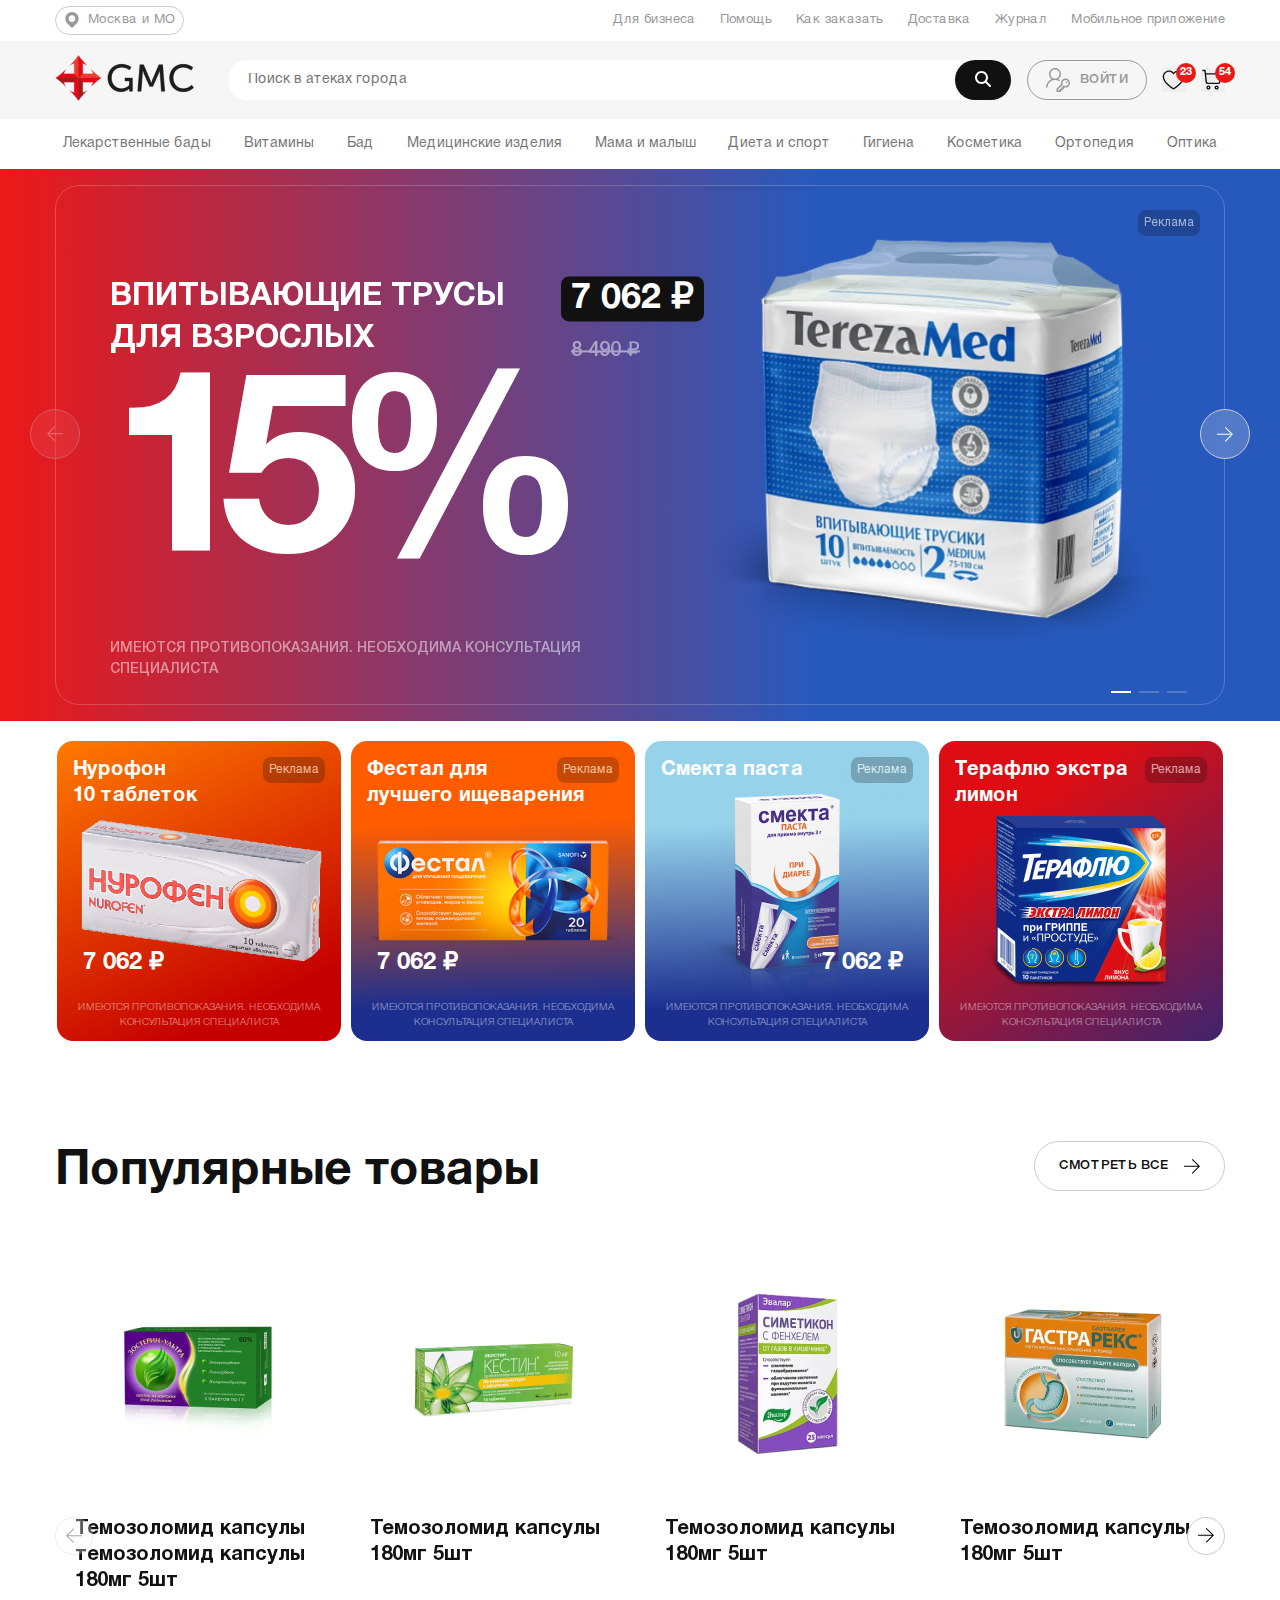
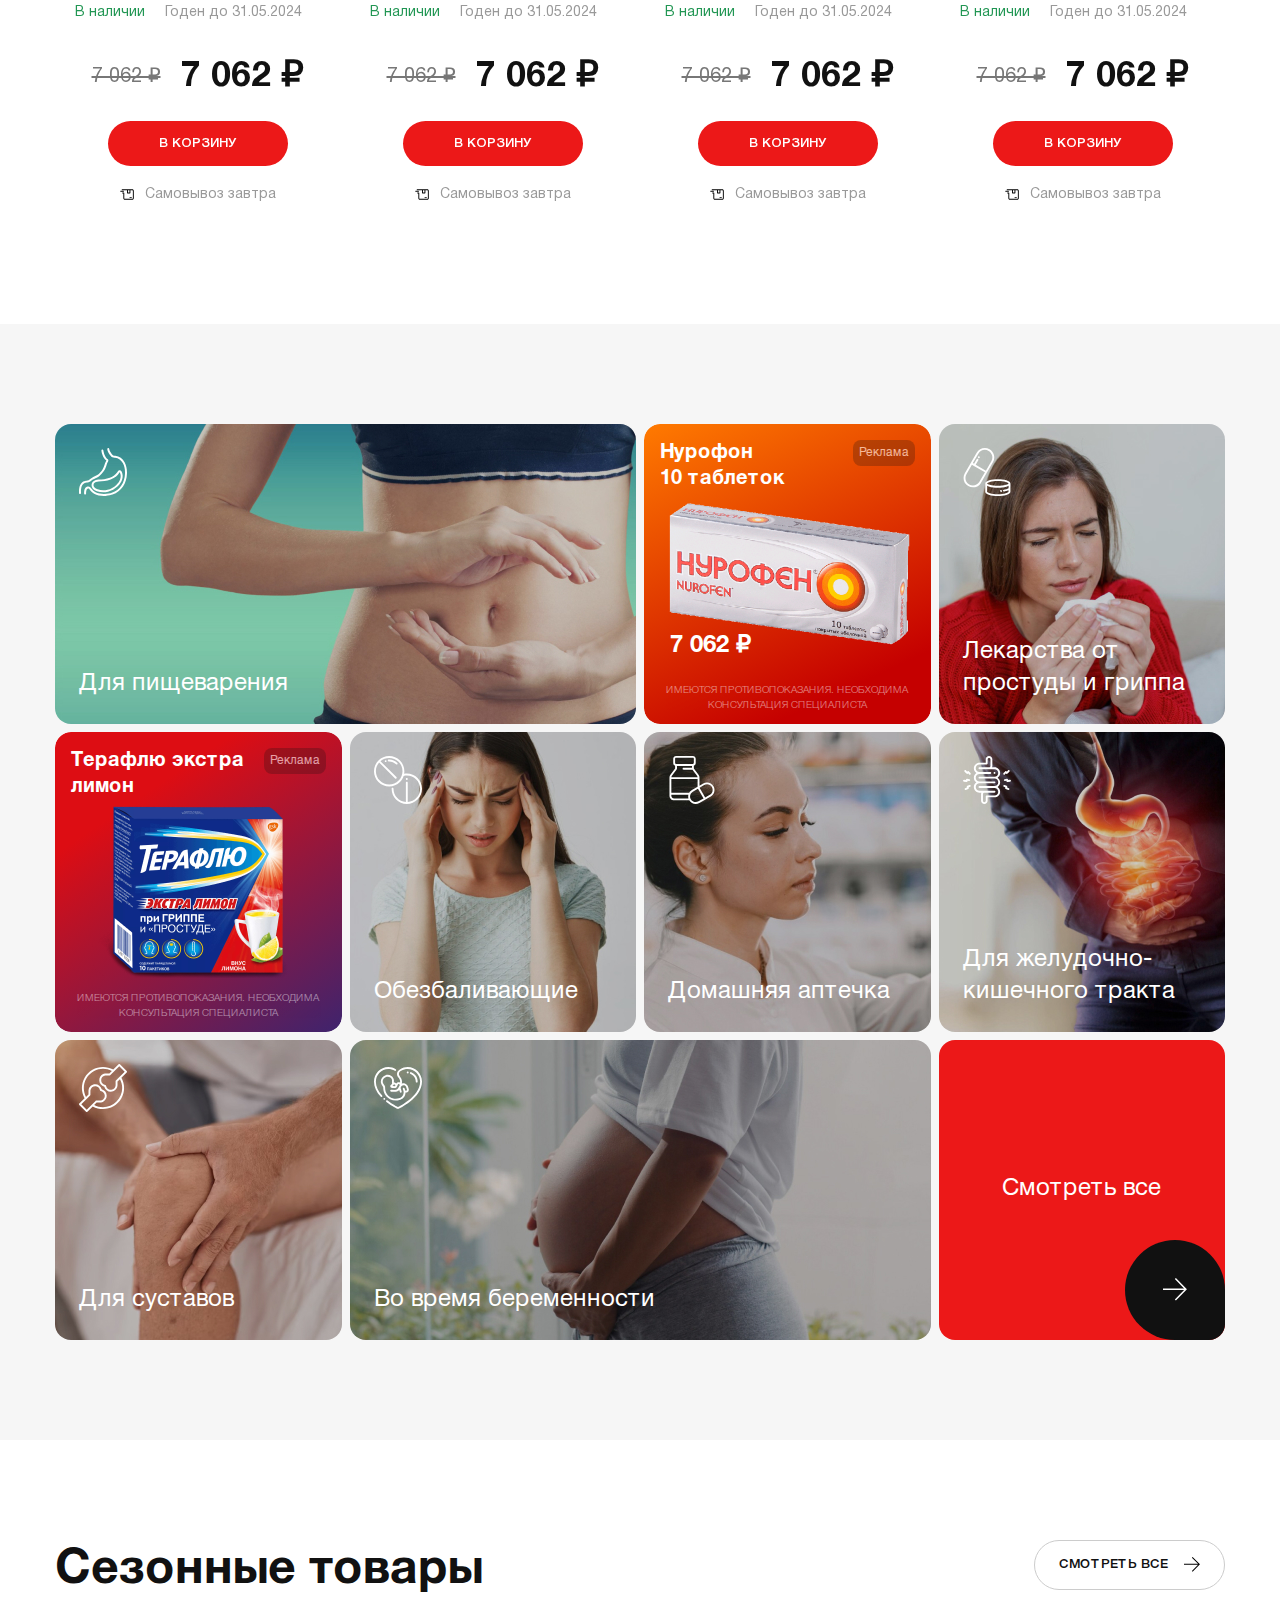
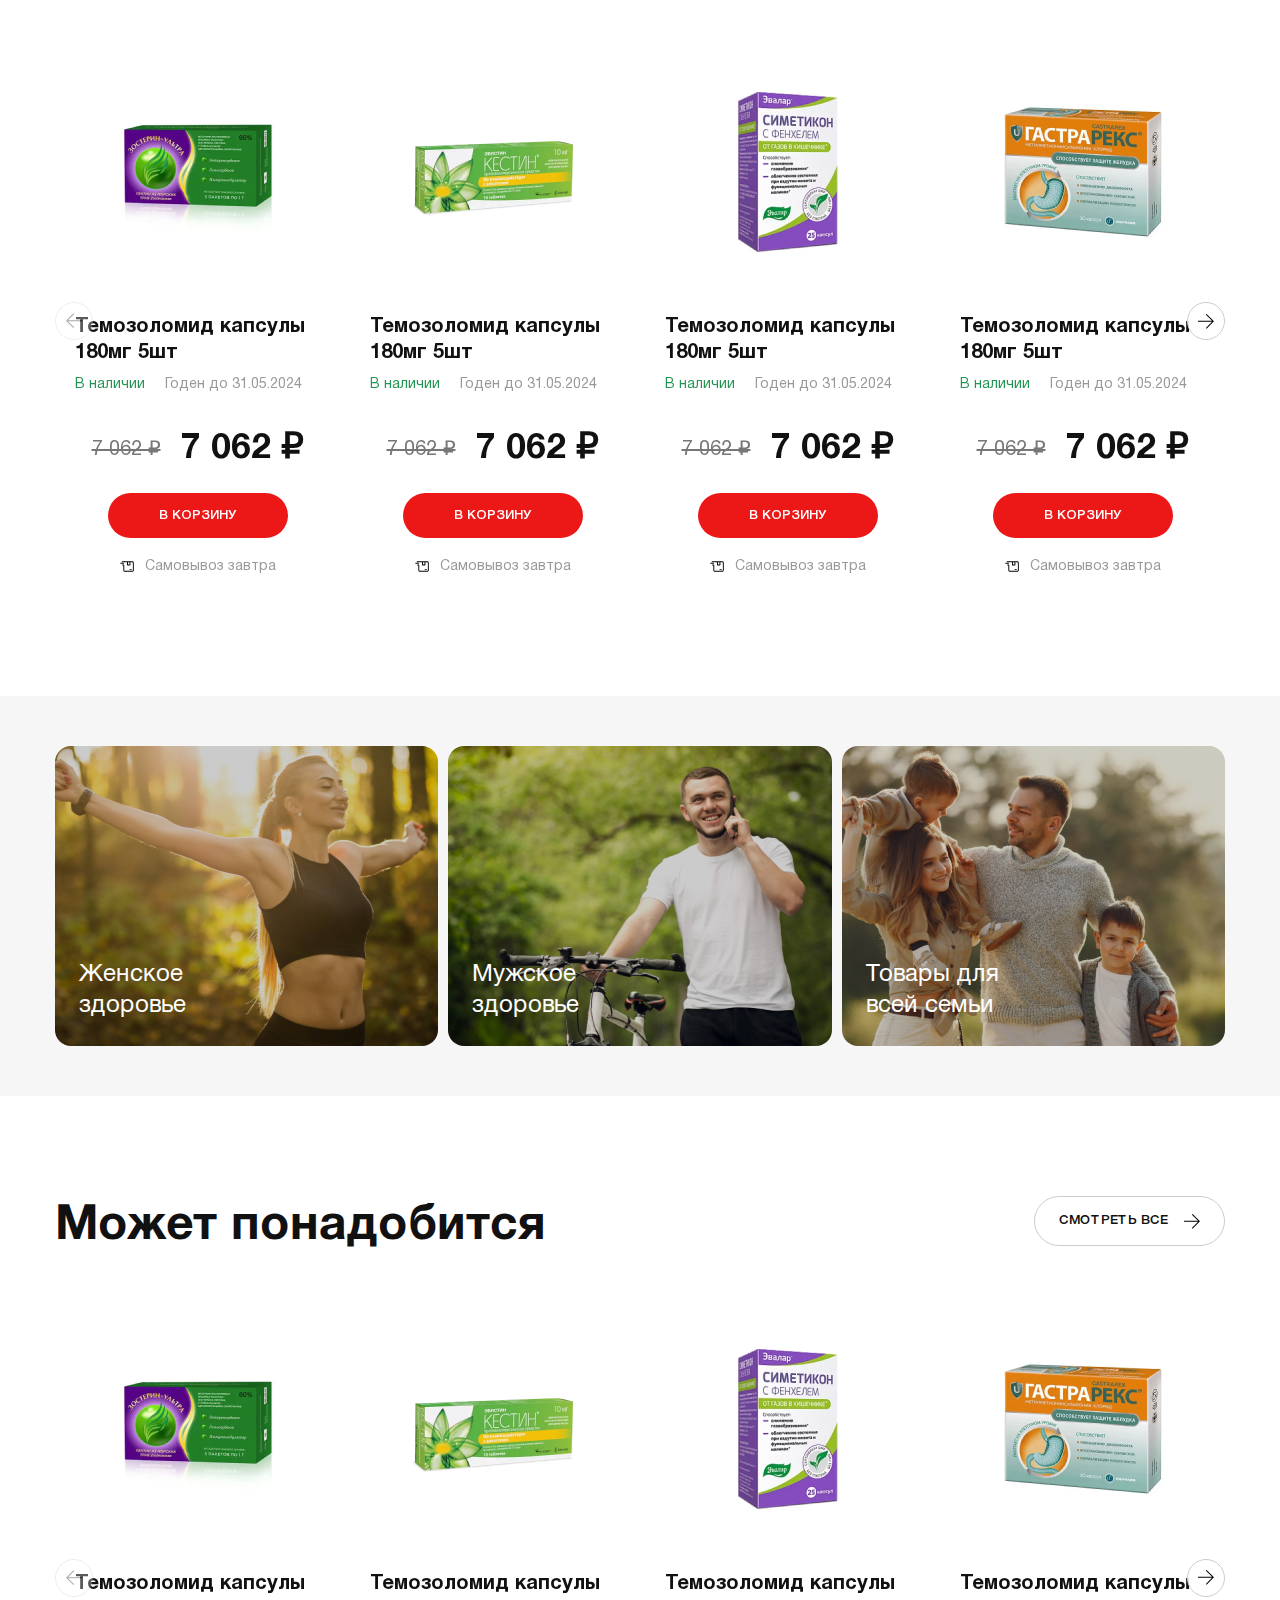
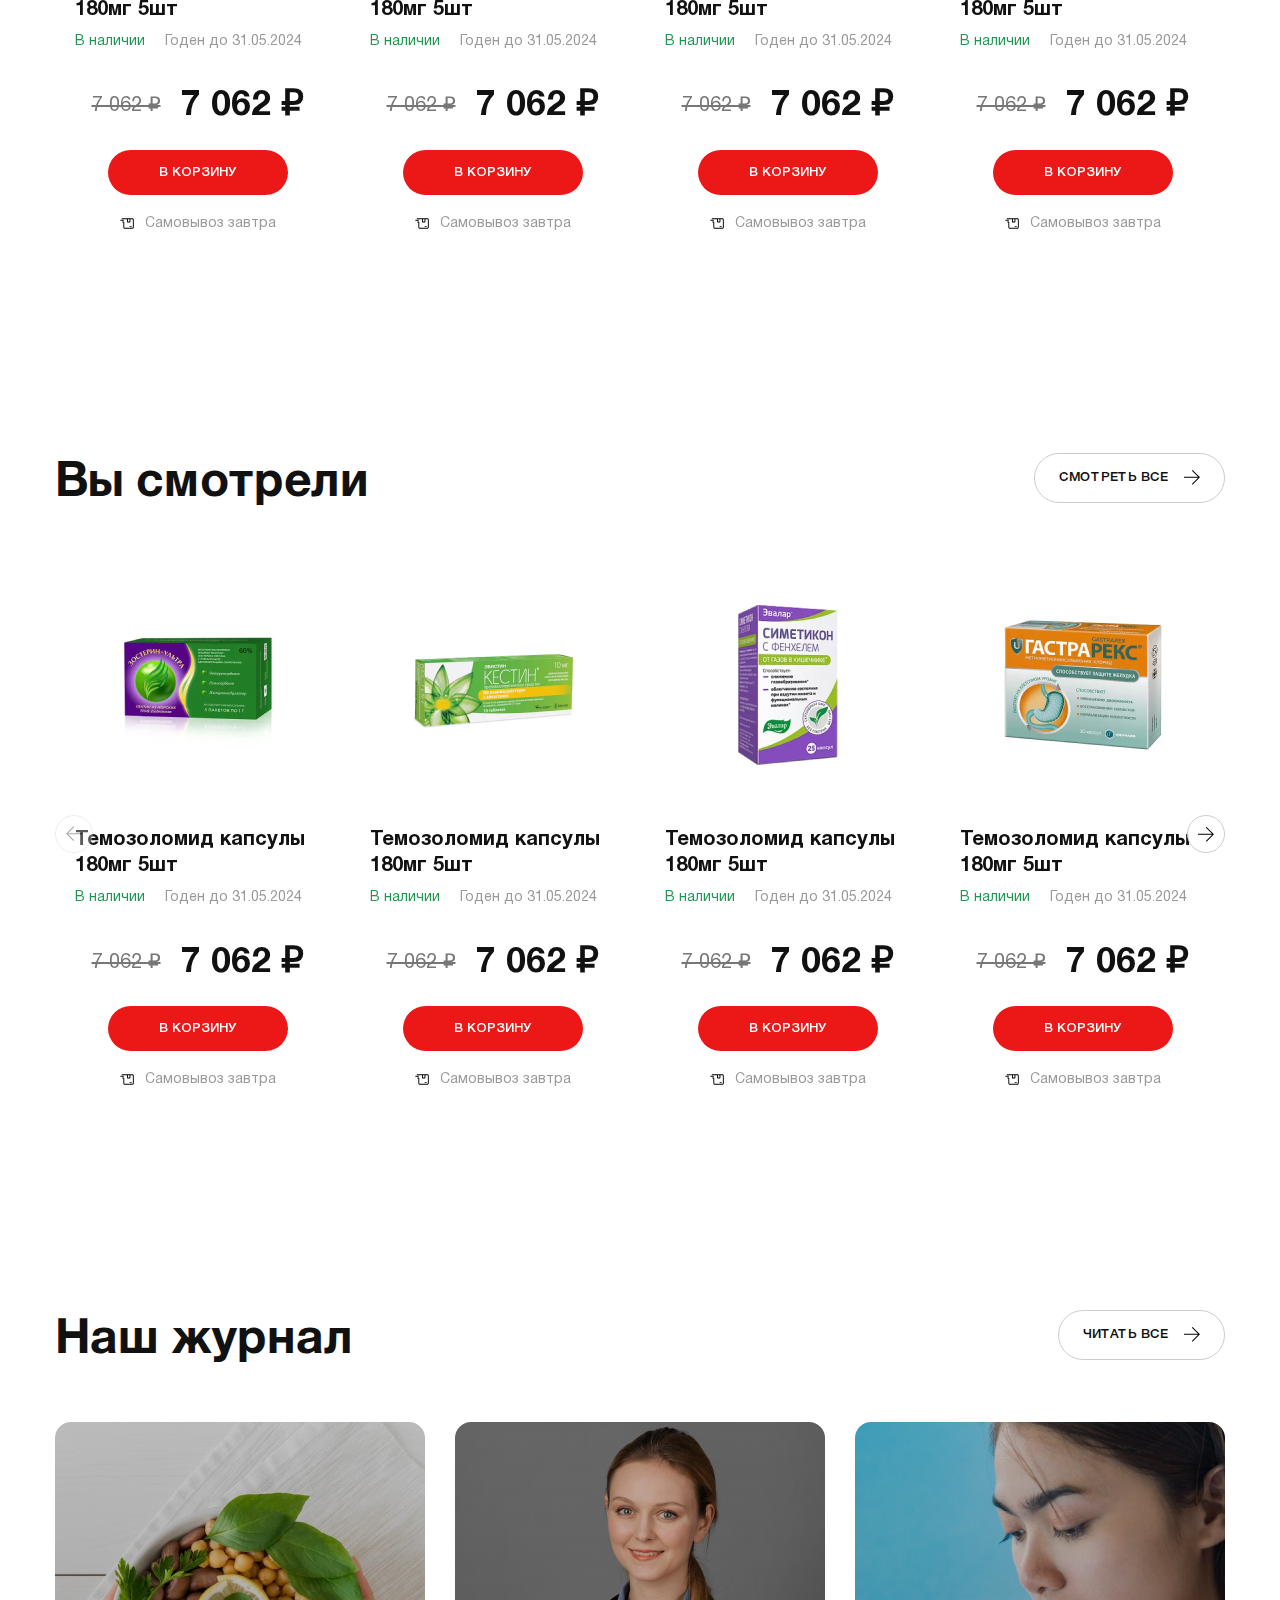
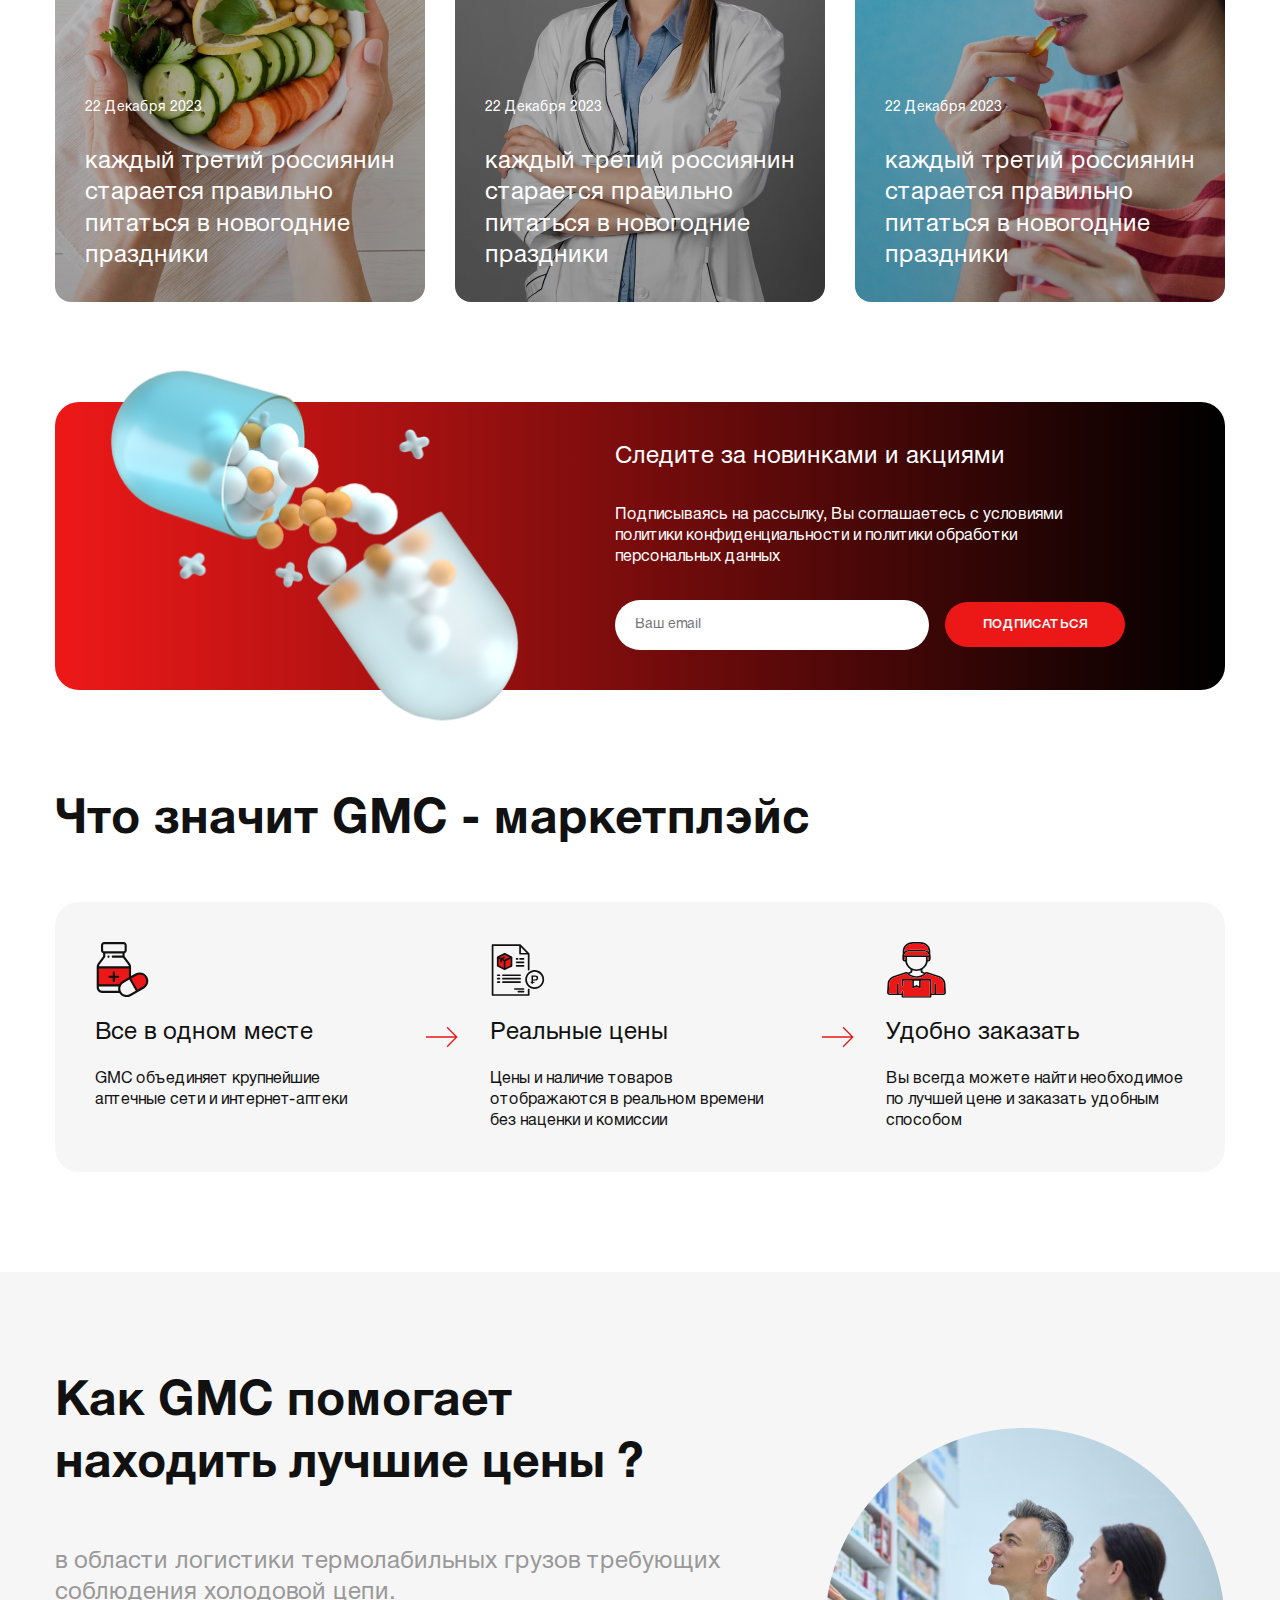
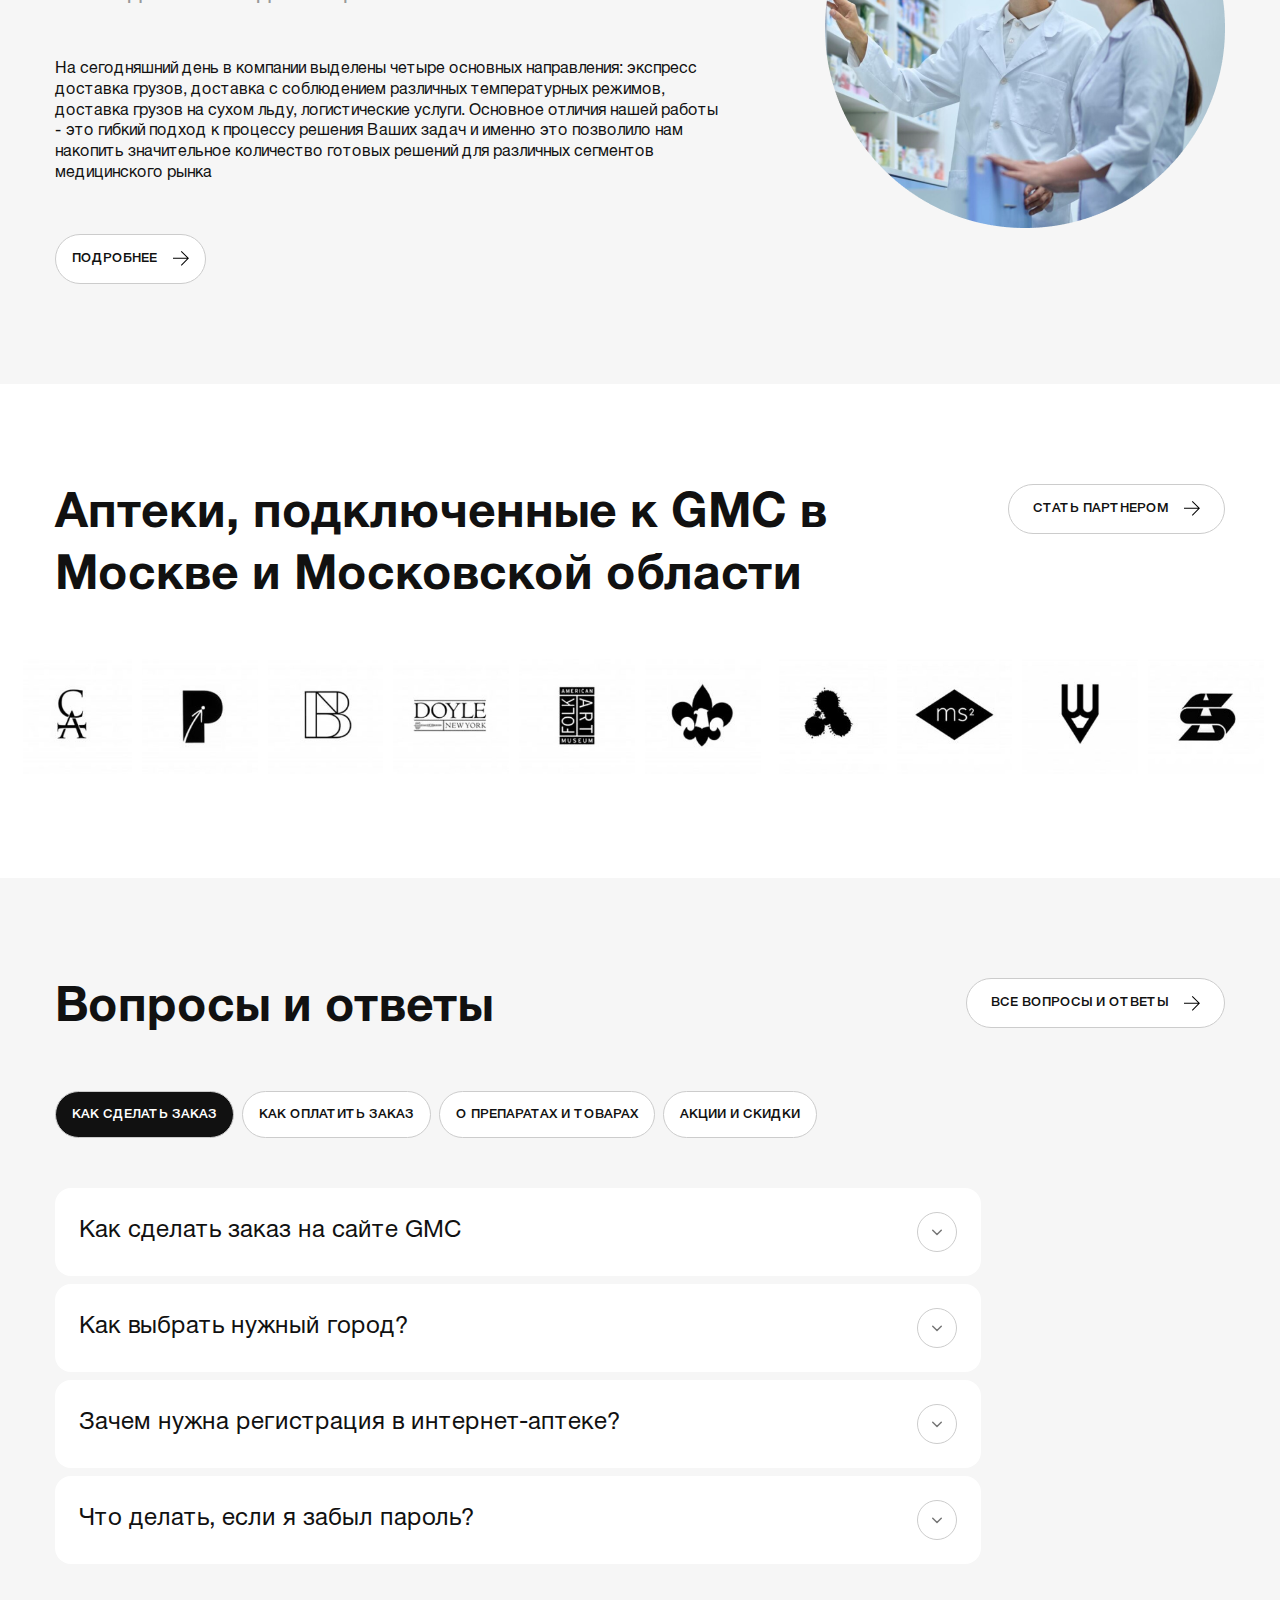
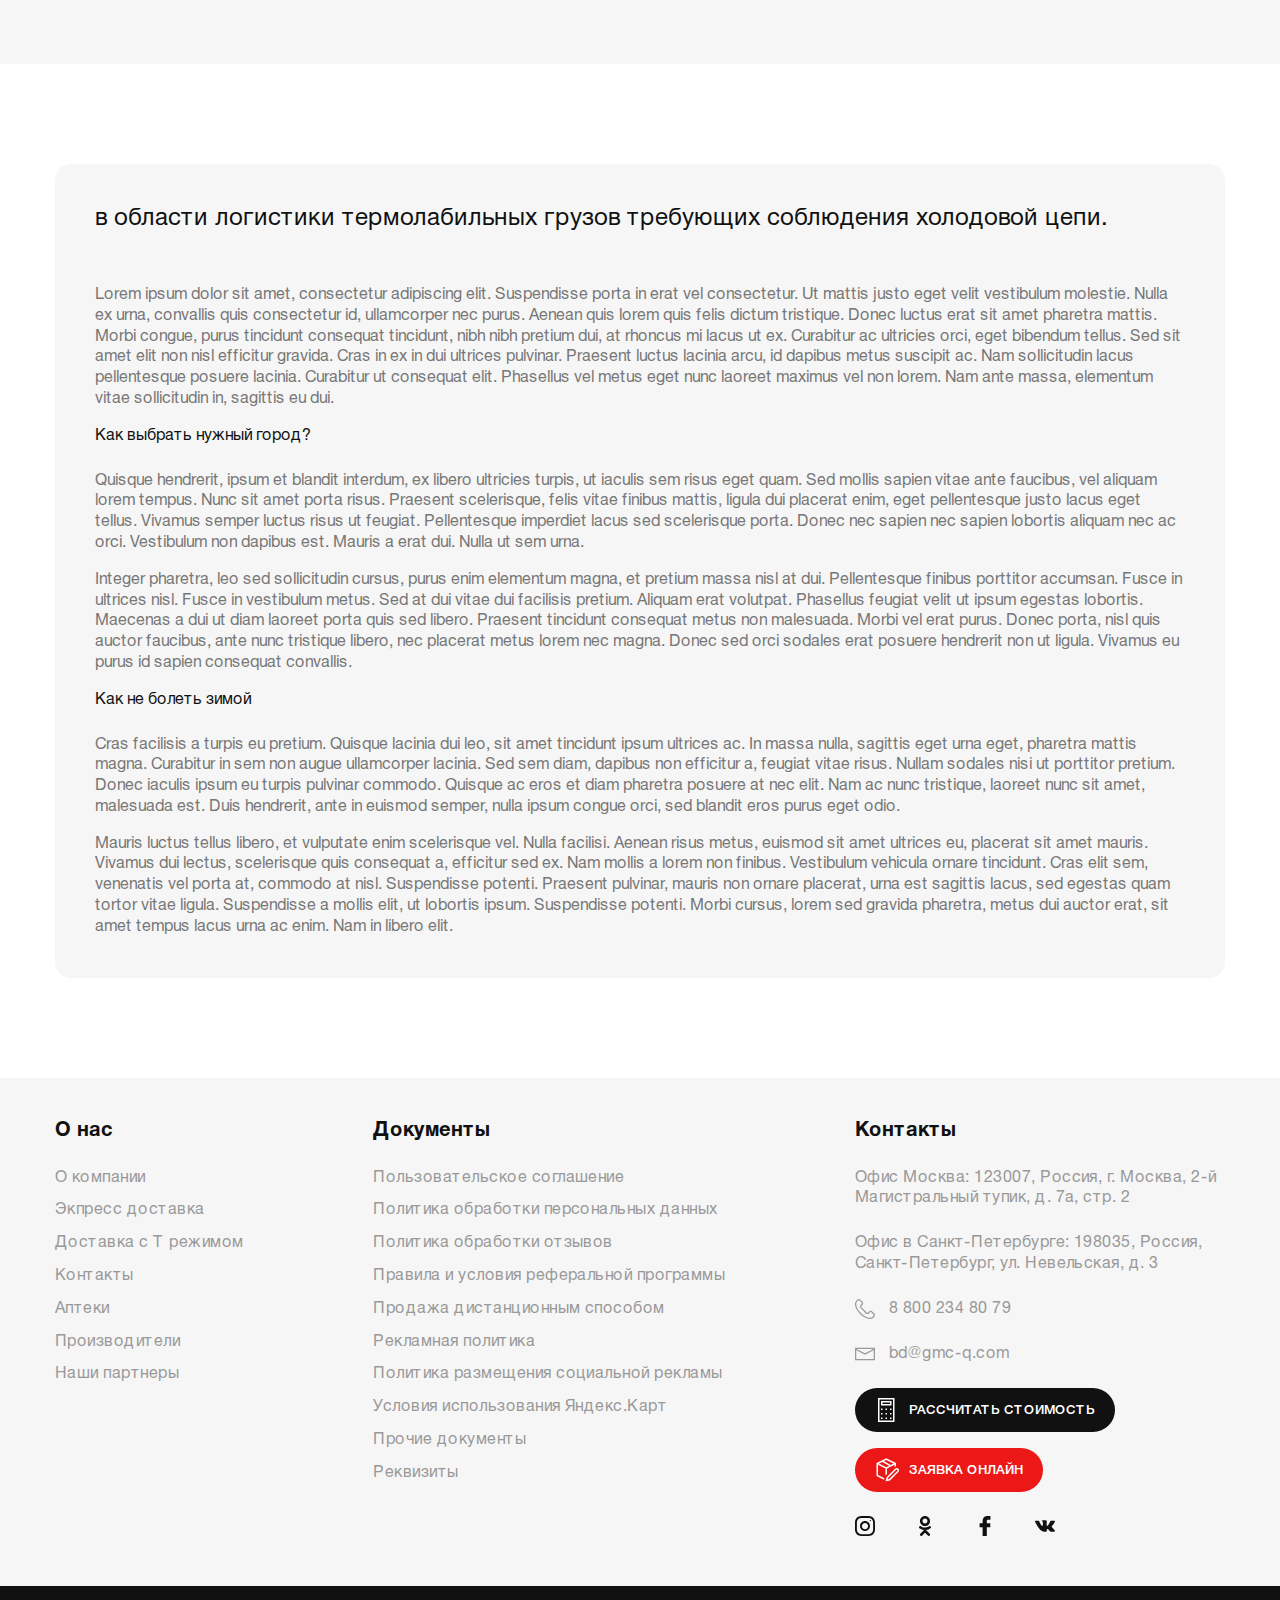
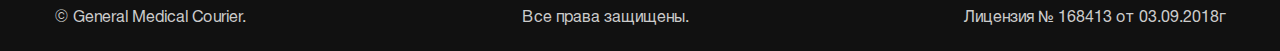
==== commit 58c920c3: "fix: fixed style issues" ====
--- a/index.html
+++ b/index.html
@@ -343,10 +343,11 @@
         </div>
 
         <div class="main-slider__controls">
-          <div class="swiper-pagination"></div>
           <div class="swiper-button-prev"></div>
           <div class="swiper-button-next"></div>
         </div>
+
+        <div class="swiper-pagination"></div>
       </section>
 
       <section class="advertising">
@@ -437,7 +438,9 @@
                         alt="pharmacy"
                       />
                     </figure>
-                    <h4 class="pharmacy-card__title">Темозоломид капсулы темозоломид капсулы 180мг 5шт</h4>
+                    <h4 class="pharmacy-card__title">
+                      Темозоломид капсулы темозоломид капсулы 180мг 5шт
+                    </h4>
 
                     <div class="pharmacy-card__info">
                       <span class="pharmacy-card__info-stock">В наличии</span>
@@ -2494,11 +2497,15 @@
           </div>
 
           <div class="modal-auth__buttons">
-            <button class="button modal-auth__button modal-auth__button_account modal__button_login">
+            <button
+              class="button modal-auth__button modal-auth__button_account modal__button_login"
+            >
               Войти в аккаунт
             </button>
             <span class="modal-auth__divider">или с помощью</span>
-            <button class="button modal-auth__button modal-auth__button_yandex">Войти с яндекс ID</button>
+            <button class="button modal-auth__button modal-auth__button_yandex">
+              Войти с яндекс ID
+            </button>
             <button class="button modal-auth__button modal-auth__button_tinkoff">Tikkoff ID</button>
             <button class="button modal-auth__button modal-auth__button_sber">СБЕР ID</button>
             <button class="button modal-auth__button modal-auth__button_vk">VK ID</button>
--- a/css/index.css
+++ b/css/index.css
@@ -291,27 +291,37 @@
 }
 .pharmacy-card__title {
   flex: 1 1 auto;
+  display: -webkit-box;
+  -webkit-line-clamp: 3;
+  -webkit-box-orient: vertical;
+  margin: 0;
+  max-height: 78px;
   font-size: 20px;
   font-style: normal;
   font-weight: 700;
-  line-height: 130%;
-  margin: 0 0 10px;
+  line-height: 26px;
+  overflow: hidden;
+  text-overflow: ellipsis;
 }
 @media (max-width: 768px) {
   .pharmacy-card__title {
+    max-height: 69px;
     font-size: 18px;
+    line-height: 23px;
   }
 }
 @media (max-width: 576px) {
   .pharmacy-card__title {
+    max-height: 63px;
     font-size: 16px;
+    line-height: 21px;
   }
 }
 .pharmacy-card__info {
   display: flex;
   flex-wrap: wrap;
   gap: 4px 20px;
-  margin: 0 0 32px;
+  margin: 10px 0 32px;
   font-size: 14px;
   font-style: normal;
   font-weight: 400;
@@ -319,12 +329,12 @@
 }
 @media (max-width: 768px) {
   .pharmacy-card__info {
-    margin: 0 0 24px;
+    margin: 10px 0 24px;
   }
 }
 @media (max-width: 576px) {
   .pharmacy-card__info {
-    margin: 0 0 16px;
+    margin: 10px 0 16px;
   }
 }
 .pharmacy-card__info-stock {
@@ -332,6 +342,37 @@
 }
 .pharmacy-card__info-expiration {
   color: #999999;
+}
+.pharmacy-card__properties {
+  display: flex;
+  flex-direction: column;
+  gap: 5px;
+}
+.pharmacy-card__property {
+  display: flex;
+  gap: 24px;
+  font-size: 14px;
+  font-style: normal;
+  font-weight: 400;
+  line-height: 130%;
+}
+@media (max-width: 768px) {
+  .pharmacy-card__property {
+    display: block;
+    font-size: 12px;
+  }
+}
+.pharmacy-card__property > * {
+  overflow: hidden;
+  text-overflow: ellipsis;
+}
+.pharmacy-card__property-name {
+  flex: 0 1 50%;
+  color: #999999;
+}
+.pharmacy-card__property-text {
+  flex: 1 1 40%;
+  color: #111111;
 }
 .pharmacy-card__price {
   display: flex;
@@ -627,9 +668,10 @@
   border: 1px solid #cccccc;
   background: url(../assets/icons/chevron.svg) center no-repeat;
   background-size: 16px;
+  transform: rotate(180deg);
 }
 .accordeon.active .accordeon__toggler::after {
-  transform: rotate(180deg);
+  transform: rotate(0deg);
 }
 .accordeon__panel {
   max-height: 0;
@@ -843,7 +885,6 @@
   display: block;
   padding: 0;
   border: none;
-  background-color: #ffffff;
 }
 @media (max-width: 768px) {
   .header__controls-button {
@@ -854,6 +895,7 @@
     justify-content: center;
     gap: 6px;
     height: 73px;
+    background-color: #ffffff;
   }
 }
 .header__controls-button::before {
@@ -1207,9 +1249,12 @@
 }
 @media (max-width: 576px) {
   .pharmacies__slider .swiper {
-    height: 860px;
-    min-height: -moz-max-content;
-    min-height: max-content;
+    height: 920px;
+  }
+}
+@media screen and (max-width: 400px) {
+  .pharmacies__slider .swiper {
+    height: 1000px;
   }
 }
 .pharmacies__slider .swiper-slide {
@@ -2090,6 +2135,7 @@
 .main-nav__submenu-link {
   display: inline-block;
   max-width: calc(100% - 1px);
+  width: 100%;
   padding: 15px 16px;
   box-sizing: border-box;
   overflow: hidden;
@@ -2100,9 +2146,12 @@
   line-height: 130%;
   text-overflow: ellipsis;
   white-space: nowrap;
+  border-radius: 8px;
+  background-color: #ffffff;
+  transition: all ease-in-out 0.15s;
 }
 .main-nav__submenu-link:hover {
-  color: #ec1818;
+  background-color: #f6f6f6;
 }
 .main-nav__bestsellers {
   flex: 0 0 260px;
@@ -2120,6 +2169,16 @@
   display: flex;
   gap: 16px;
   padding: 8px;
+  border-radius: 10px;
+  background-color: #ffffff;
+}
+.main-nav__bestsellers-card:hover {
+  background-color: #f6f6f6;
+}
+.main-nav__bestsellers-card-figure {
+  display: flex;
+  align-items: center;
+  justify-content: center;
 }
 .main-nav__bestsellers-card-figure img {
   display: block;
@@ -2162,7 +2221,19 @@
     padding: 16px;
   }
 }
+.main-slider__controls {
+  position: absolute;
+  top: 50%;
+  left: 50%;
+  z-index: 20;
+  display: flex;
+  justify-content: space-between;
+  max-width: 1170px;
+  width: 100%;
+  transform: translateX(-50%) translateY(-50%);
+}
 .main-slider .swiper-button-prev, .main-slider .swiper-button-next {
+  position: static;
   display: block;
   width: 48px;
   height: 48px;
@@ -2173,6 +2244,7 @@
   background-repeat: no-repeat;
   background-position: center;
   background-size: 16px;
+  backdrop-filter: blur(5px);
   transition: all ease-in-out 0.15s;
 }
 @media (max-width: 1200px) {
@@ -2203,20 +2275,19 @@
   display: none;
 }
 .main-slider .swiper-button-prev {
-  left: calc((100% - 1170px) / 2 - 40px);
-  transform: rotate(180deg);
-}
-@media screen and (max-width: 1280px) {
+  transform: translateX(-50%) rotate(180deg);
+}
+@media screen and (max-width: 1260px) {
   .main-slider .swiper-button-prev {
-    left: 20px;
+    transform: translateX(6px) rotate(180deg);
   }
 }
 .main-slider .swiper-button-next {
-  right: calc((100% - 1170px) / 2 - 40px);
-}
-@media screen and (max-width: 1280px) {
+  transform: translateX(50%);
+}
+@media screen and (max-width: 1260px) {
   .main-slider .swiper-button-next {
-    right: 20px;
+    transform: translateX(-6px);
   }
 }
 .main-slider .swiper-pagination-bullets {
@@ -2252,7 +2323,7 @@
   padding: 24px 54px;
   box-sizing: border-box;
   border-radius: 24px;
-  border: 1px solid #cccccc;
+  border: 1px solid rgba(255, 255, 255, 0.2);
 }
 @media (max-width: 1200px) {
   .main-slider__slide {
@@ -2787,9 +2858,10 @@
   line-height: 130%;
   white-space: nowrap;
   text-overflow: ellipsis;
+  border-radius: 8px;
 }
 .catalog-top__categories-link:hover {
-  color: #ec1818;
+  background-color: #f6f6f6;
 }
 @media (max-width: 768px) {
   .catalog-top__categories-link {
@@ -2836,16 +2908,16 @@
   line-height: 130%;
   text-transform: uppercase;
   border: none;
+  border-radius: 4px;
   background-color: #ffffff;
   transition: all ease-in 0.1s;
   cursor: pointer;
 }
 .catalog-top__sorting-button:hover {
-  color: #ffffff;
-  background-color: #111111;
+  background-color: #f6f6f6;
 }
 .catalog-top__sorting-button:active {
-  background-color: #ec1818;
+  background-color: #cccccc;
 }
 @media (max-width: 992px) {
   .catalog-top__sorting-button {
@@ -2853,4 +2925,82 @@
     height: 32px;
     font-size: 12px;
   }
+}
+
+.catalog {
+  padding: 50px 0;
+  background-color: #f6f6f6;
+}
+@media (max-width: 768px) {
+  .catalog {
+    padding: 32px 0;
+  }
+}
+.catalog__cards {
+  display: flex;
+  flex-direction: column;
+  gap: 24px;
+}
+@media (max-width: 576px) {
+  .catalog__cards {
+    display: flex;
+    flex-wrap: wrap;
+    flex-direction: row;
+    gap: 8px;
+  }
+}
+.catalog__cards .pharmacy-card {
+  display: flex;
+  align-items: center;
+  flex-direction: row;
+  gap: 32px;
+  padding: 20px;
+  background-color: #ffffff;
+}
+@media (max-width: 768px) {
+  .catalog__cards .pharmacy-card {
+    gap: 10px;
+    padding: 10px;
+  }
+}
+@media (max-width: 576px) {
+  .catalog__cards .pharmacy-card {
+    flex: 0 0 calc(50% - 4px);
+    flex-direction: column;
+    box-sizing: border-box;
+  }
+}
+.catalog__cards .pharmacy-card > * {
+  flex: 0 0 auto;
+  margin: 0;
+}
+@media (max-width: 768px) {
+  .catalog__cards .pharmacy-card__figure {
+    height: auto;
+  }
+}
+@media (max-width: 768px) {
+  .catalog__cards .pharmacy-card__figure-image {
+    max-width: 148px;
+  }
+}
+@media (max-width: 576px) {
+  .catalog__cards .pharmacy-card__figure-image {
+    max-width: 130px;
+  }
+}
+@media (max-width: 576px) {
+  .catalog__cards .pharmacy-card__properties {
+    overflow: hidden;
+    text-overflow: ellipsis;
+  }
+}
+.catalog__cards .pharmacy-card__block_text {
+  flex: 1 1 auto;
+}
+@media (max-width: 576px) {
+  .catalog__cards .pharmacy-card__block_text {
+    display: flex;
+    flex-direction: column;
+  }
 }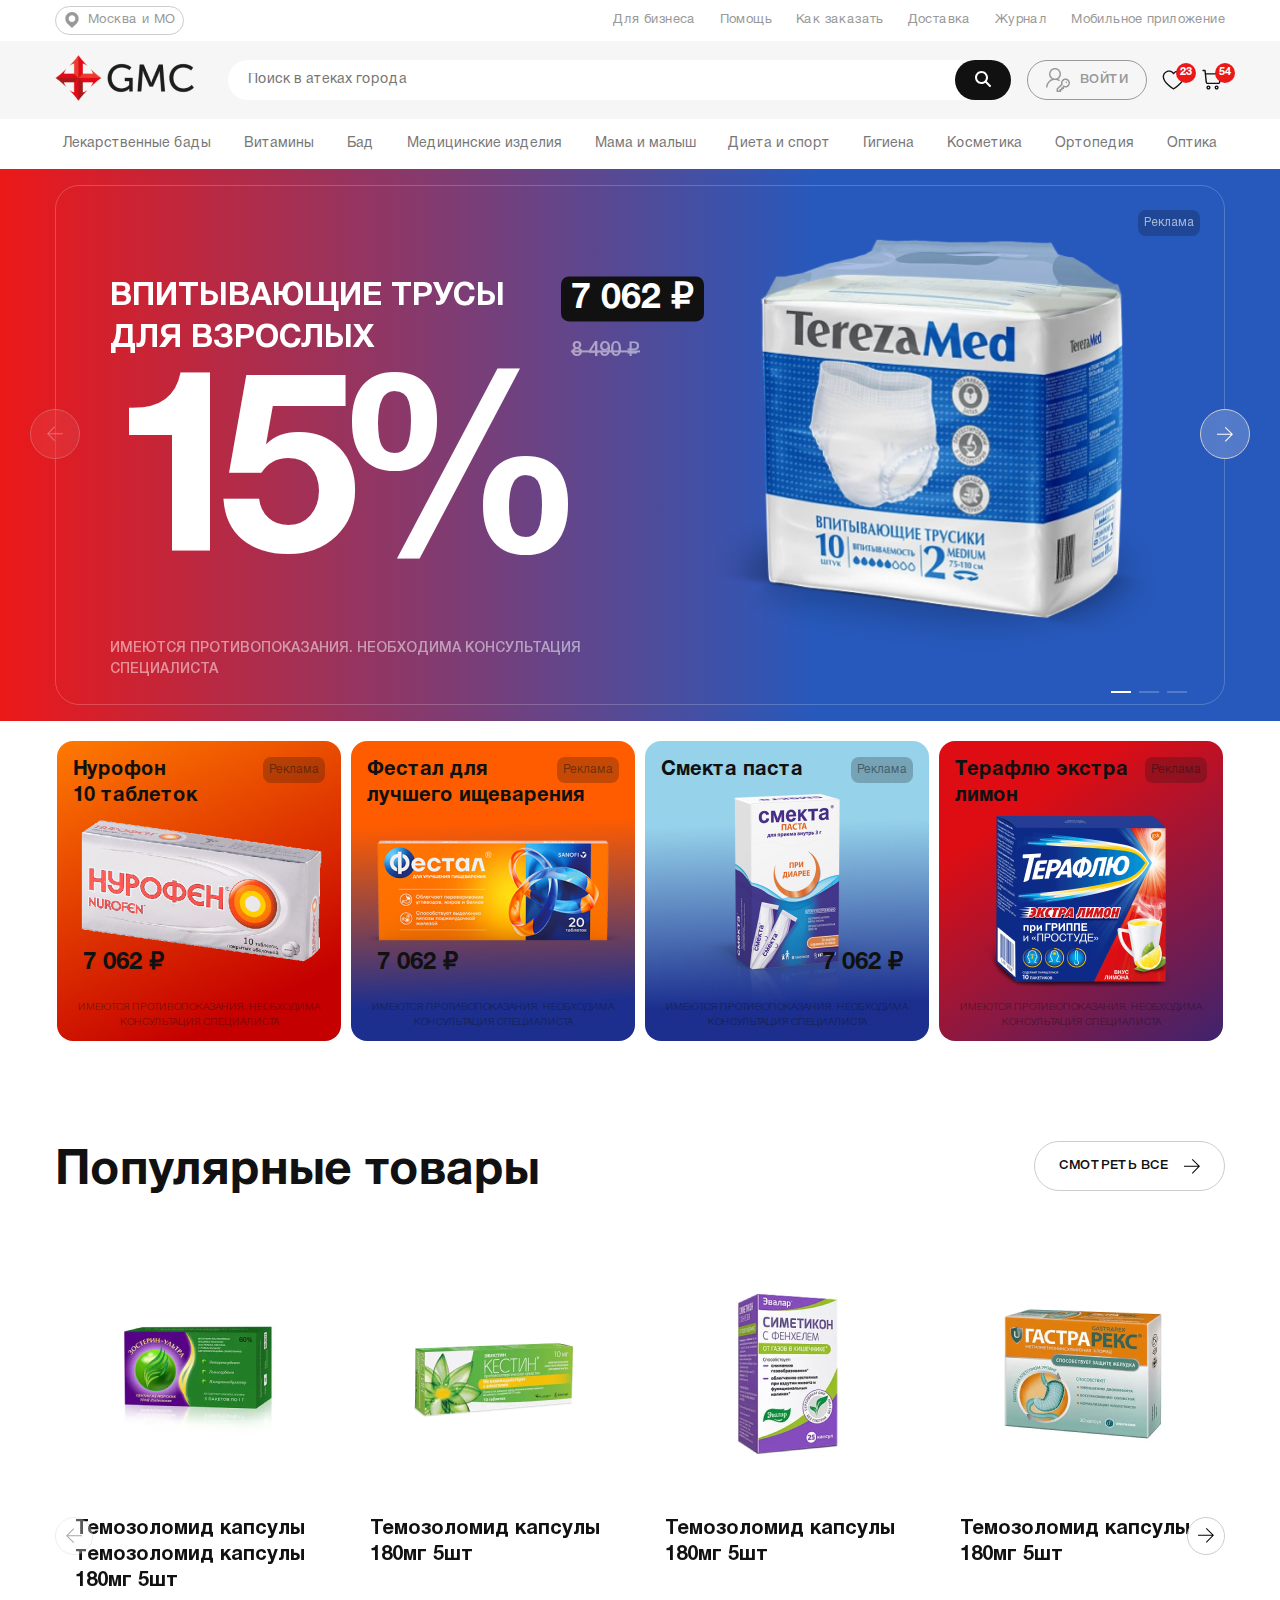
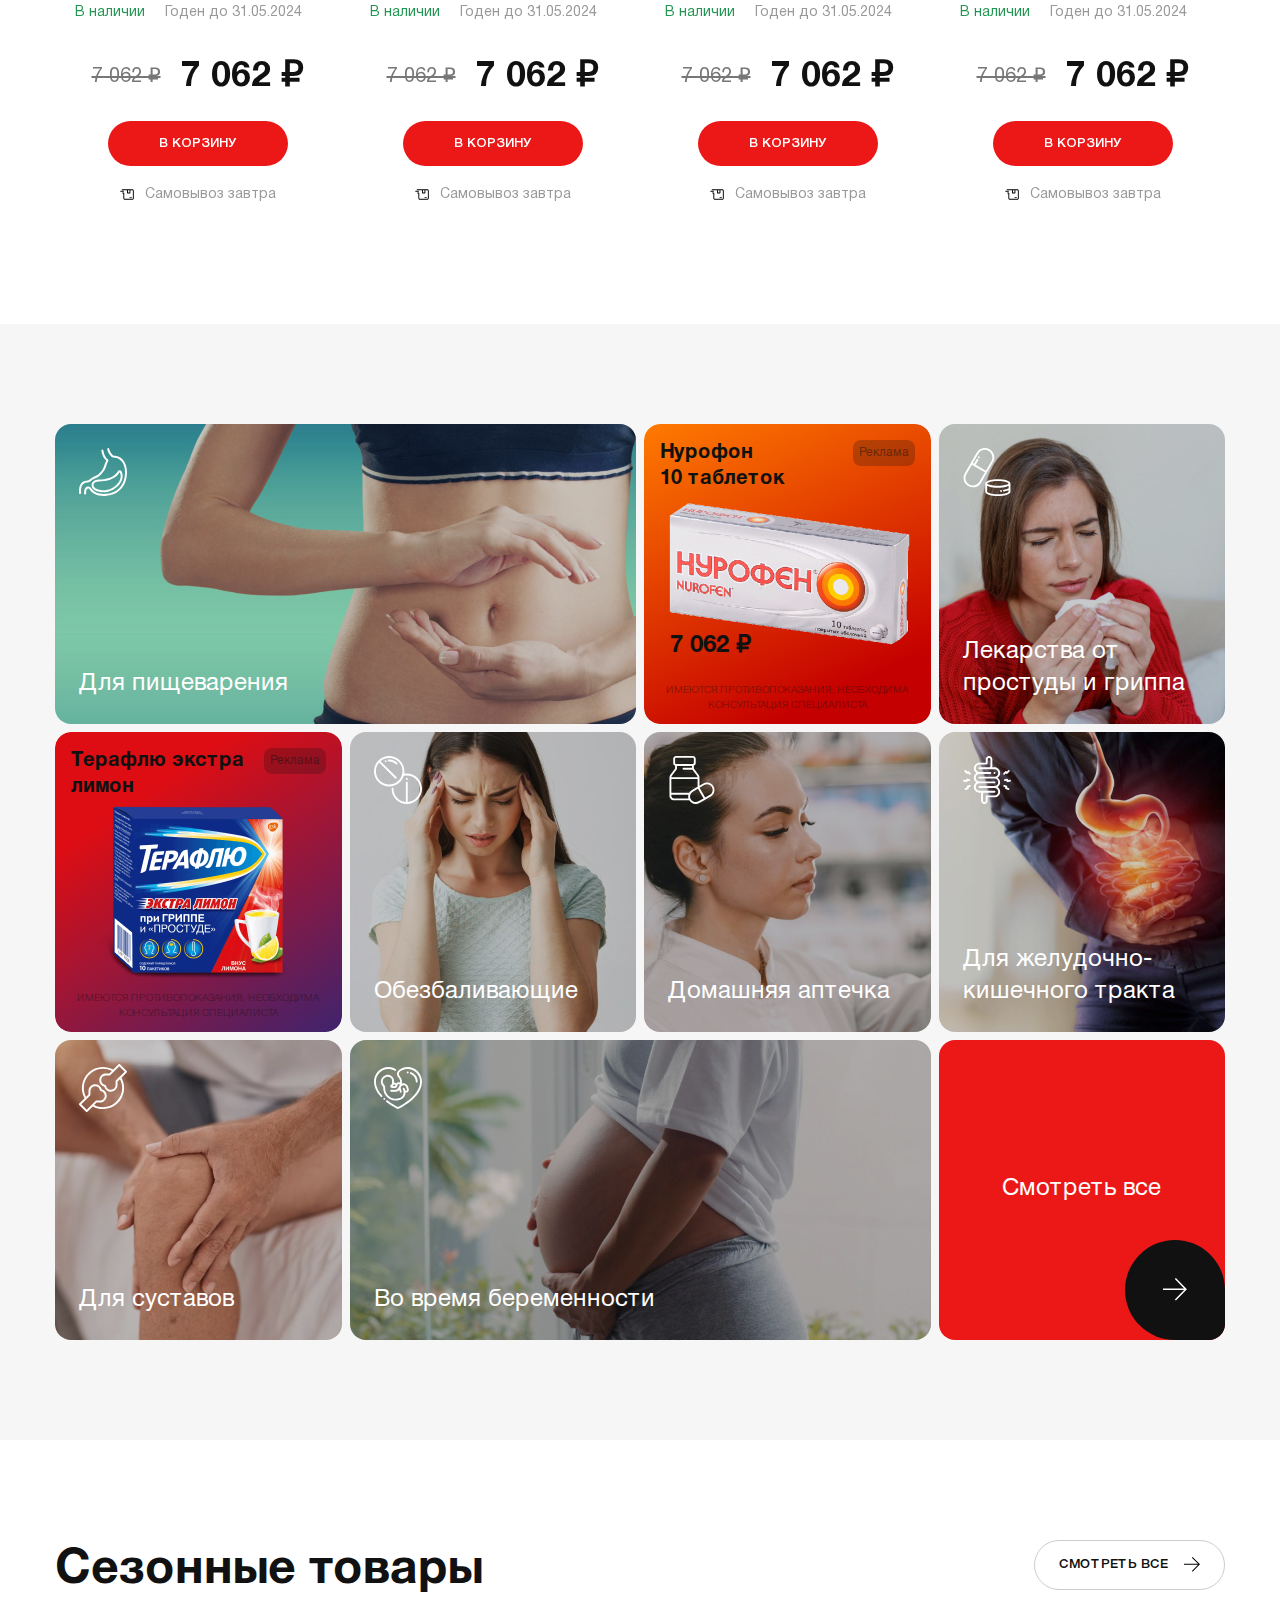
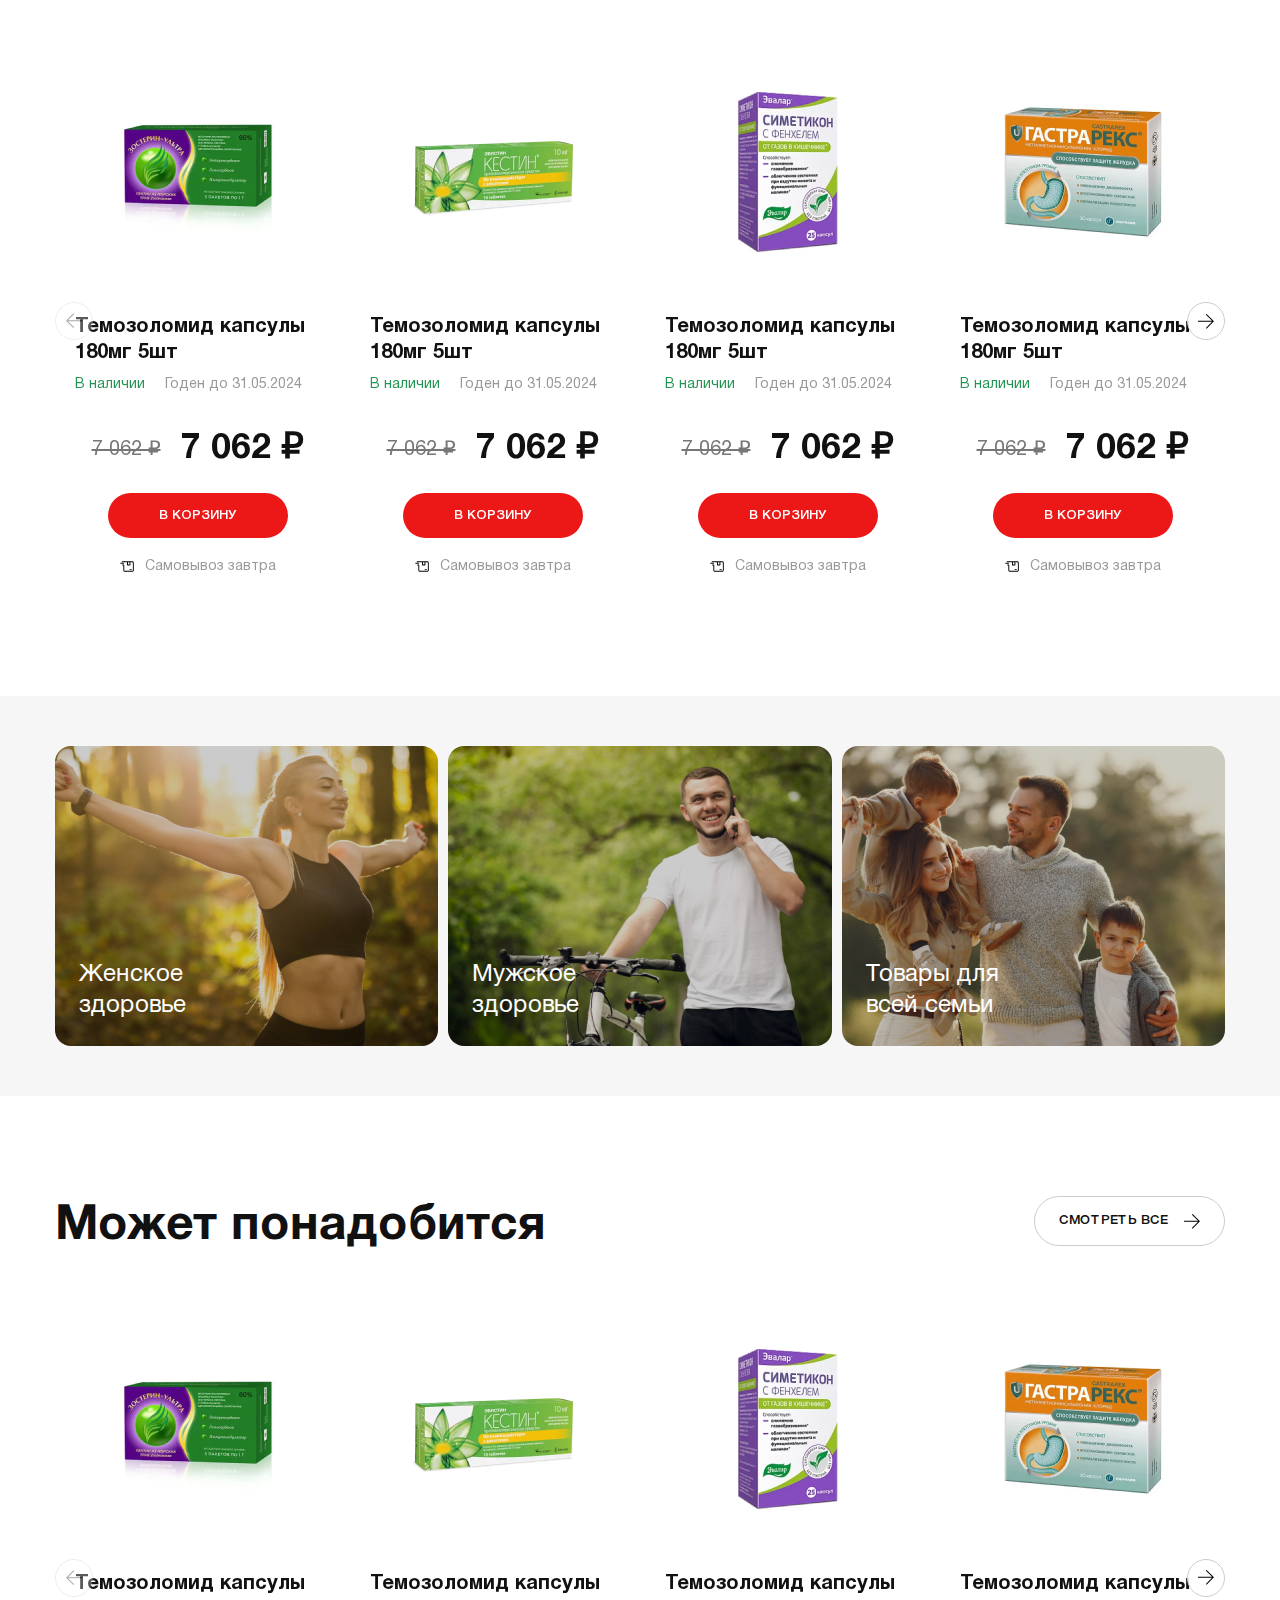
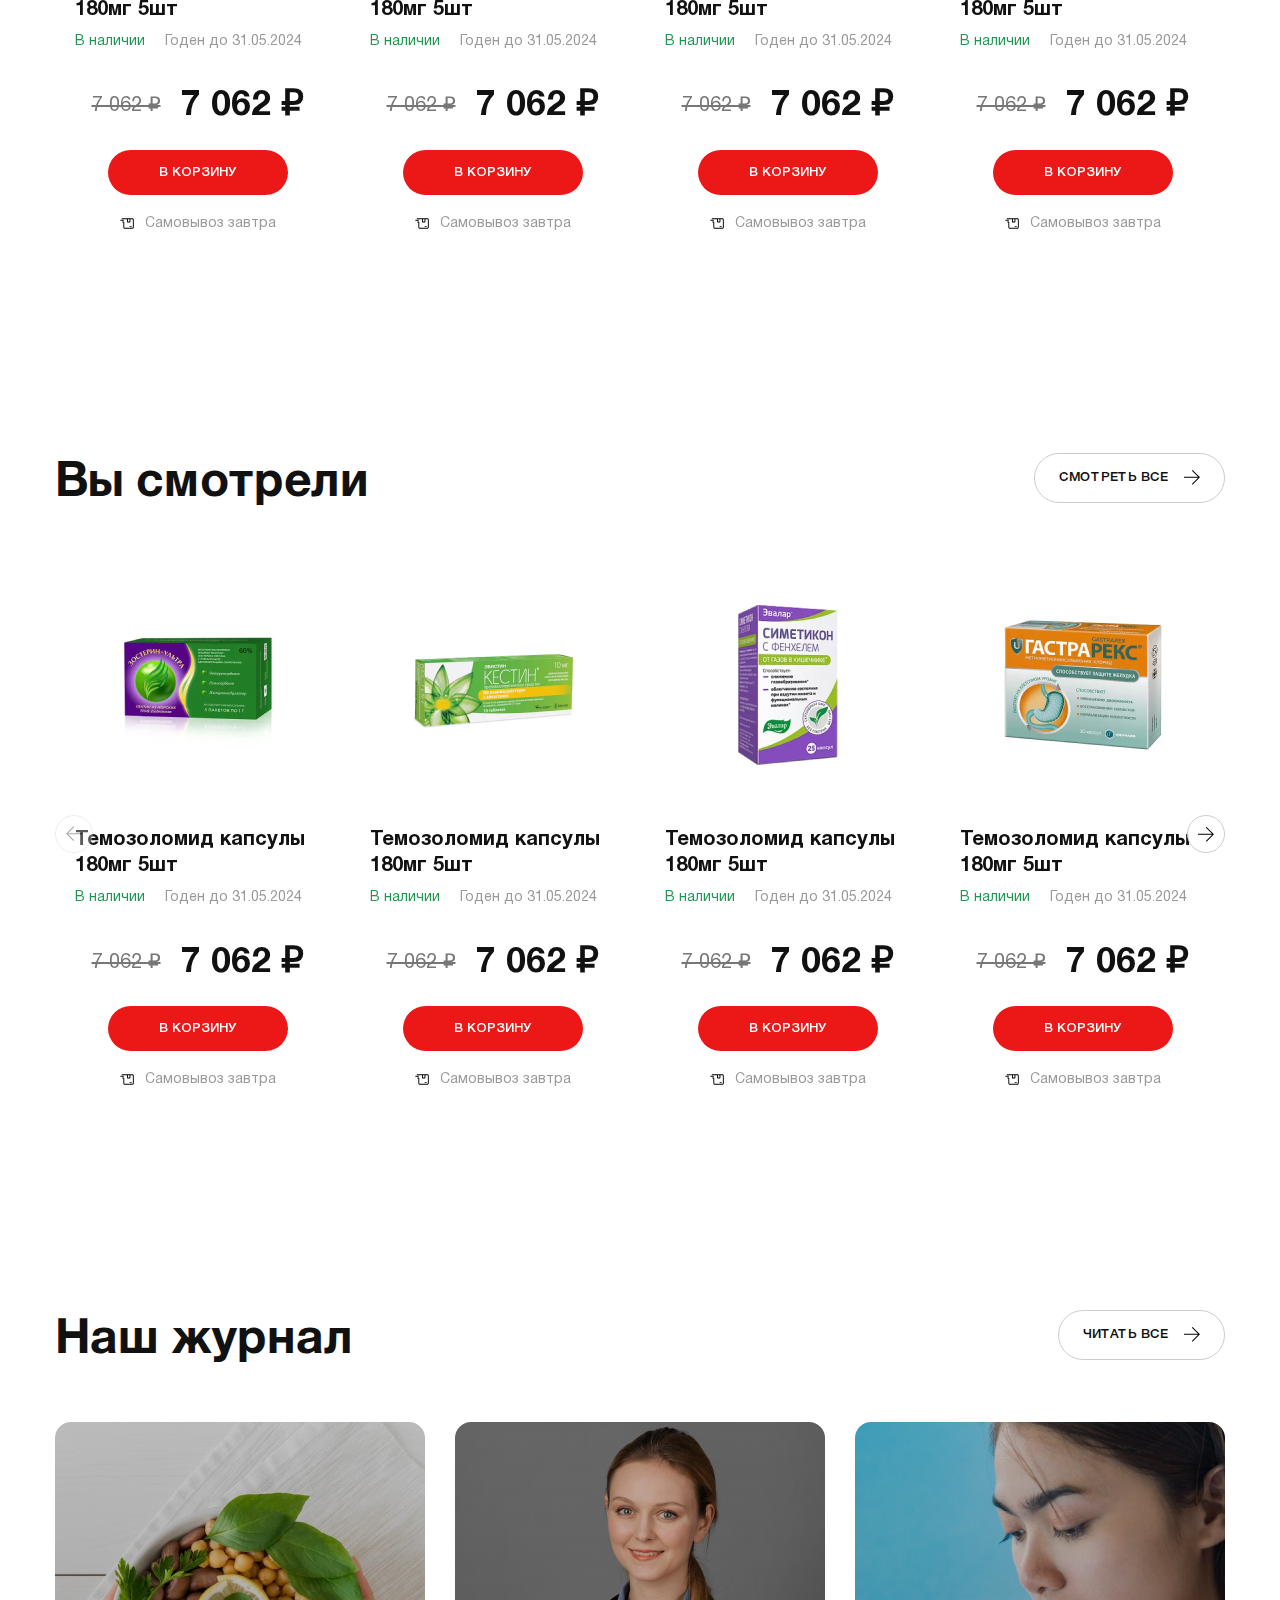
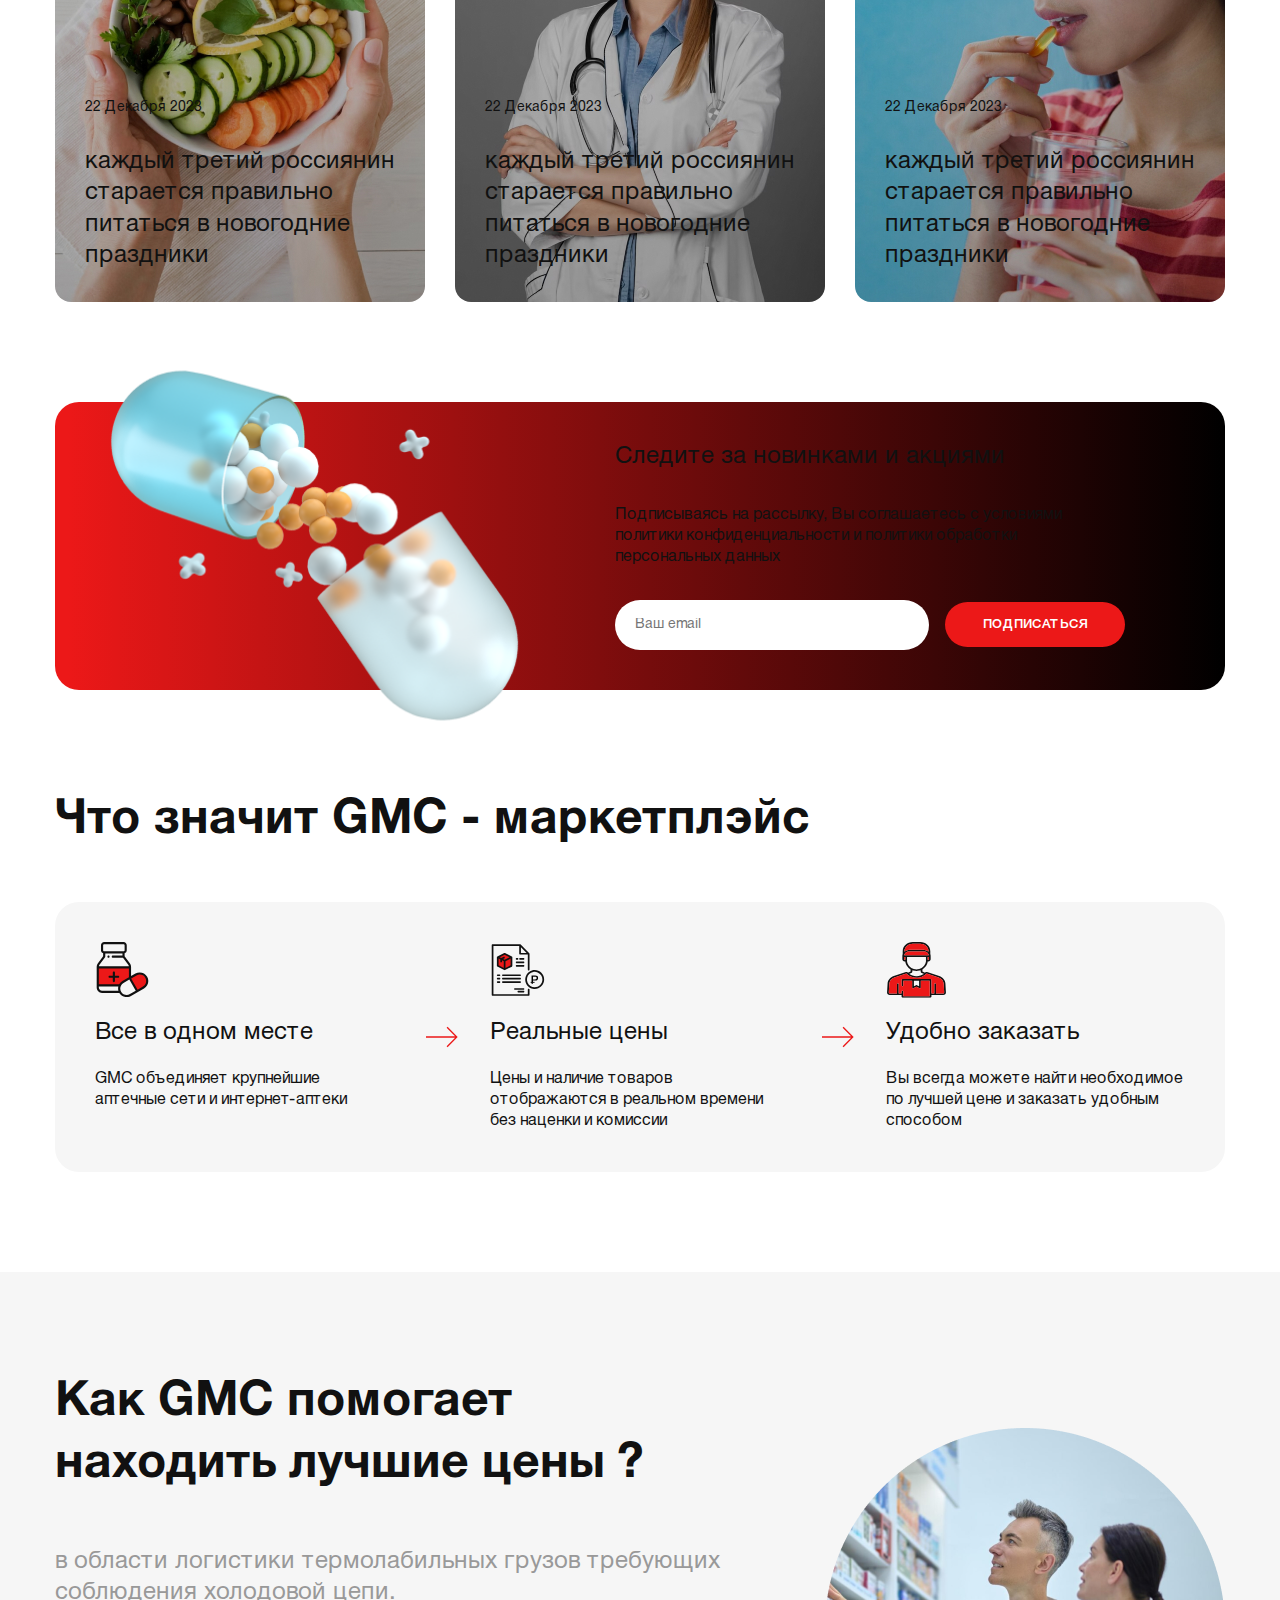
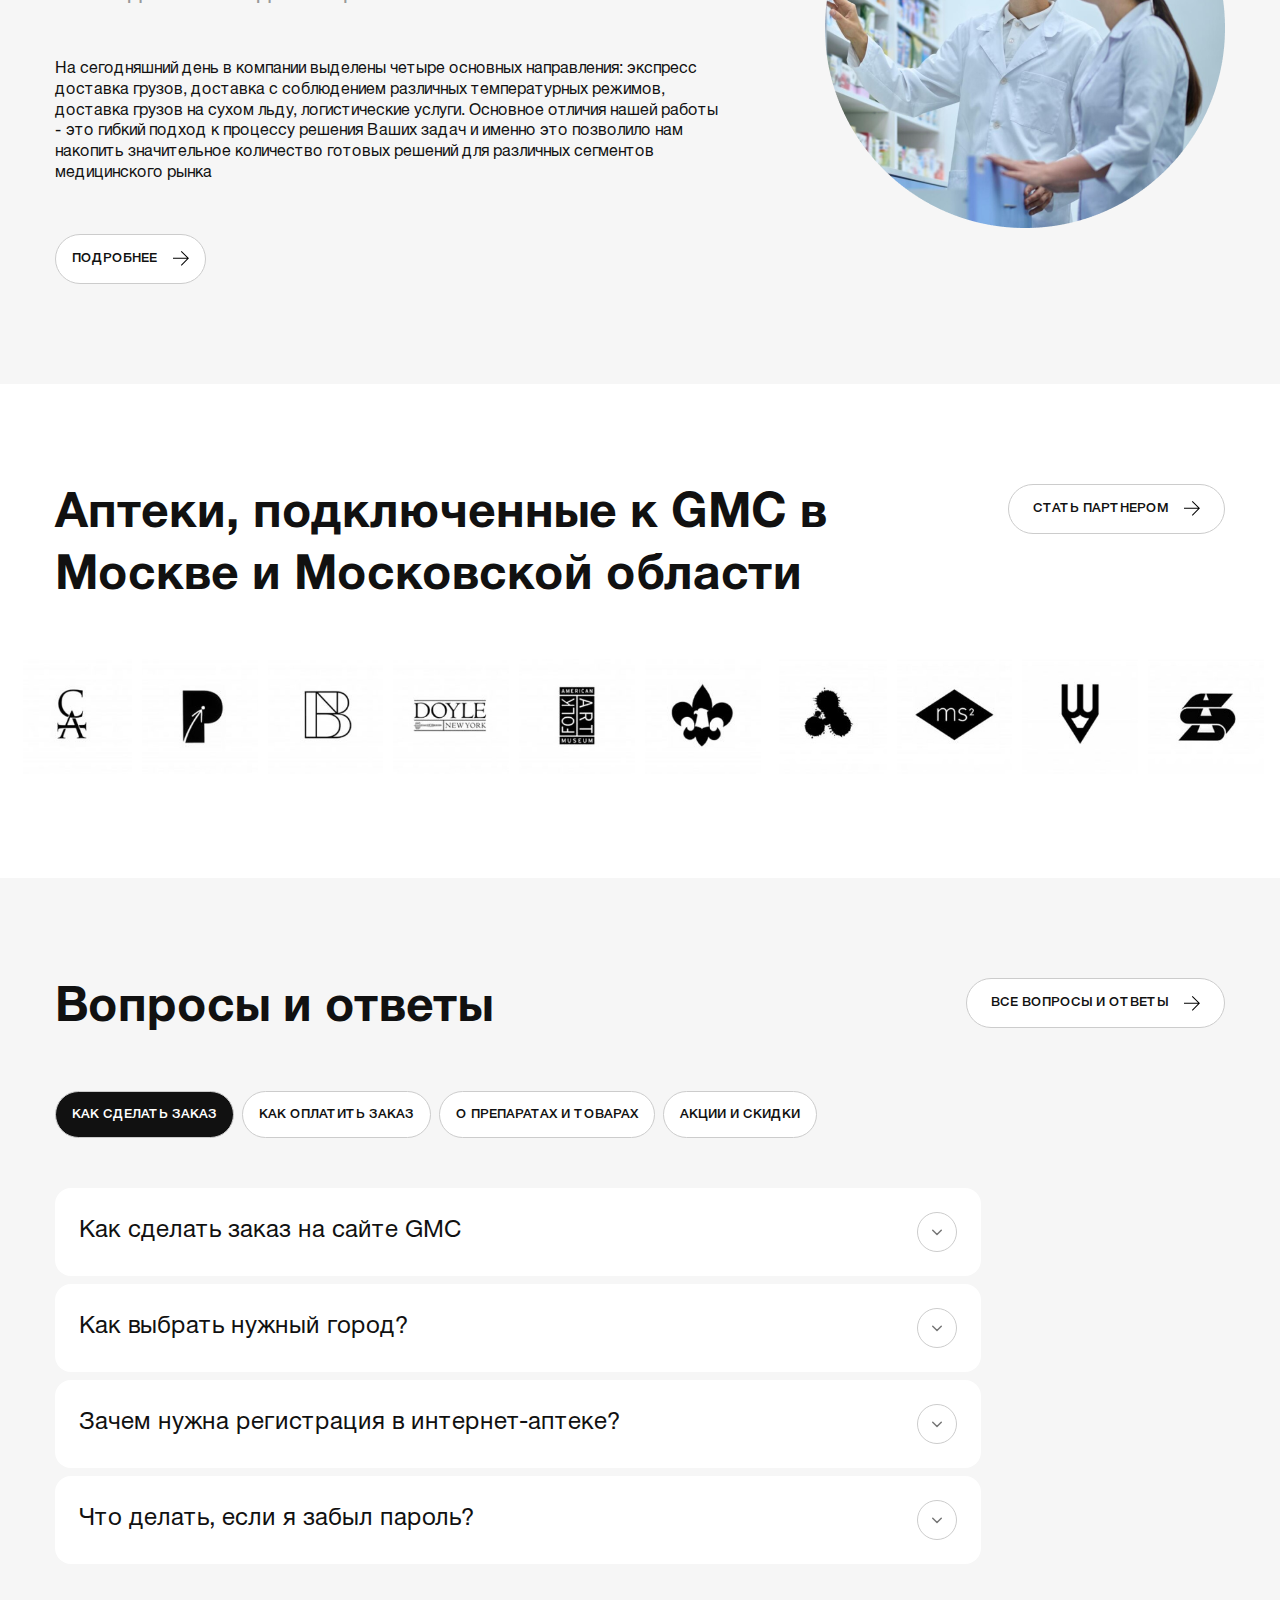
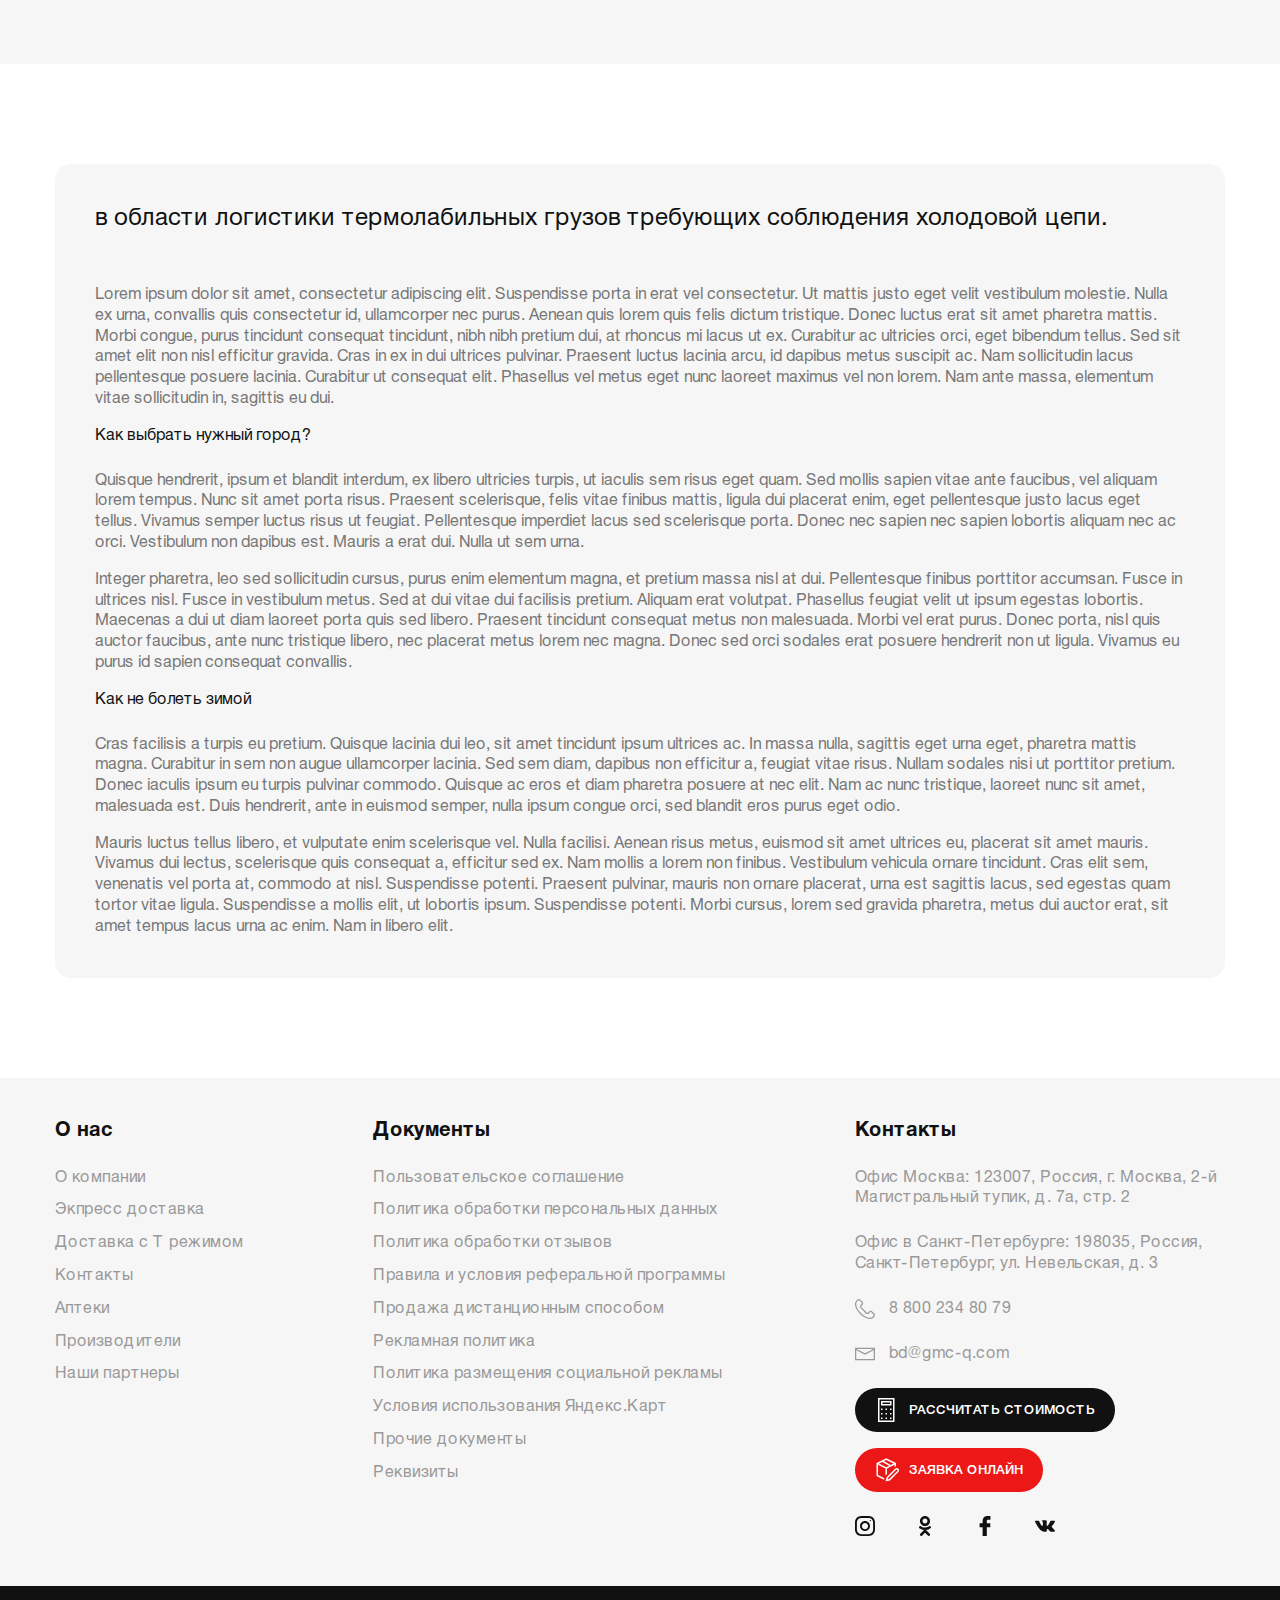
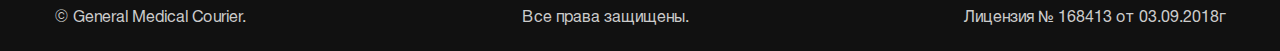
==== commit c7f16b91: "feat: added filter close button" ====
--- a/index.html
+++ b/index.html
@@ -253,6 +253,8 @@
               <span class="main-nav__menu-item-text">Оптика</span>
             </li>
           </ul>
+
+          <button class="main-nav__close close"></button>
         </div>
       </nav>
 
--- a/css/index.css
+++ b/css/index.css
@@ -40,13 +40,16 @@
   margin: 0;
   padding: 0;
   background-color: #ffffff;
+  color: #111111;
 }
 
 * {
+  color: #111111;
   font-family: "HelveticaNeueCyr", sans-serif;
 }
 
 a {
+  color: #111111;
   text-decoration: none;
 }
 
@@ -564,6 +567,7 @@
 @media (max-width: 576px) {
   .advertising-card-title {
     font-size: 12px;
+    max-width: calc(100% - 42px);
   }
 }
 .advertising-card-price {
@@ -707,6 +711,310 @@
 }
 .breacrumbs__link:last-child::after {
   display: none;
+}
+
+.custom-select {
+  position: relative;
+  margin: 0;
+  width: -moz-min-content;
+  width: min-content;
+  border: none;
+}
+.custom-select select {
+  display: none;
+}
+.custom-select .select-selected {
+  display: flex;
+  align-items: center;
+  justify-content: space-between;
+  gap: 16px;
+  width: 170px;
+  padding: 0;
+  box-sizing: border-box;
+  color: #111111;
+  font-size: 16px;
+  font-style: normal;
+  font-weight: 400;
+  line-height: 130%;
+  -moz-user-select: none;
+   -ms-user-select: none;
+       user-select: none;
+  cursor: pointer;
+}
+@media (max-width: 576px) {
+  .custom-select .select-selected {
+    gap: 8px;
+    max-width: 130px;
+    width: 100%;
+    font-size: 14px;
+  }
+}
+.custom-select .select-selected > span {
+  display: inline-block;
+  max-width: 140px;
+  white-space: nowrap;
+  overflow: hidden;
+  text-overflow: ellipsis;
+}
+@media (max-width: 576px) {
+  .custom-select .select-selected > span {
+    max-width: 115px;
+  }
+}
+.custom-select .select-selected::after {
+  content: "";
+  display: block;
+  height: 16px;
+  width: 16px;
+  background-image: url(../assets/icons/dropdown.svg);
+  background-position: right;
+  background-repeat: no-repeat;
+  background-size: 100%;
+  transition: all ease-in-out 0.1s;
+}
+@media (max-width: 576px) {
+  .custom-select .select-selected::after {
+    height: 14px;
+    width: 14px;
+  }
+}
+.custom-select .select-selected.active {
+  color: #ec1818;
+}
+.custom-select .select-selected.active::after {
+  background-image: url(../assets/icons/dropdown-red.svg);
+  transform: rotate(180deg);
+}
+.custom-select .select-hide {
+  display: none !important;
+}
+.custom-select .select-items {
+  position: absolute;
+  top: calc(100% + 11px);
+  left: 0;
+  right: 0;
+  z-index: 99;
+  display: flex;
+  flex-direction: column;
+  gap: 16px;
+  padding: 25px 27px;
+  max-height: 288px;
+  min-width: -moz-max-content;
+  min-width: max-content;
+  overflow-y: auto;
+  color: #111111;
+  font-size: 14px;
+  font-style: normal;
+  font-weight: 400;
+  line-height: 130%;
+  background-color: #ffffff;
+  border-radius: 12px;
+  box-shadow: 0px 8px 48px 0px rgba(0, 0, 102, 0.1);
+}
+@media (max-width: 576px) {
+  .custom-select .select-items {
+    gap: 8px;
+    min-width: none;
+    padding: 12px 16px;
+    font-size: 14px;
+  }
+}
+.custom-select .select-items::-webkit-scrollbar {
+  width: 6px;
+  height: 8px;
+  background-color: #cccccc;
+}
+.custom-select .select-items::-webkit-scrollbar-thumb {
+  background-color: #cccccc;
+  border-radius: 4px;
+}
+.custom-select .select-items::-webkit-scrollbar-thumb:hover {
+  background-color: #cccccc;
+}
+.custom-select .select-items .same-as-selected {
+  color: #ec1818;
+}
+.custom-select .select-items div {
+  position: relative;
+  display: flex;
+  align-items: center;
+  gap: 4px;
+  padding: 0;
+  color: #111111;
+  -moz-user-select: none;
+   -ms-user-select: none;
+       user-select: none;
+  cursor: pointer;
+}
+.custom-select .select-overlay {
+  position: fixed;
+  top: 0;
+  left: 0;
+  right: 0;
+  bottom: 0;
+  z-index: 98;
+}
+
+.custom-checkbox {
+  position: relative;
+  display: flex;
+  gap: 12px;
+}
+.custom-checkbox__input {
+  position: absolute;
+  opacity: 0;
+  cursor: pointer;
+  height: 0;
+}
+.custom-checkbox__checkmark {
+  flex: 0 0 auto;
+  display: block;
+  width: 20px;
+  height: 20px;
+  box-sizing: border-box;
+  border: 2px solid #ec1818;
+  border-radius: 3px;
+  overflow: hidden;
+  cursor: pointer;
+}
+.custom-checkbox__input:checked ~ .custom-checkbox__checkmark {
+  border: none;
+  background: url(../assets/icons/checkbox-checked.svg) center no-repeat;
+  background-size: cover;
+}
+.custom-checkbox__text {
+  max-width: 236px;
+  overflow: hidden;
+  font-size: 16px;
+  font-style: normal;
+  font-weight: 400;
+  line-height: 20px;
+  text-overflow: ellipsis;
+  white-space: nowrap;
+}
+@media (max-width: 992px) {
+  .custom-checkbox__text {
+    font-size: 14px;
+  }
+}
+
+.double-range-slider__labels {
+  display: flex;
+  align-items: center;
+  gap: 20px;
+  margin: 0 0 10px;
+}
+.double-range-slider__label {
+  flex: 1 1 calc(50% - 10px);
+  max-width: calc(50% - 10px);
+  width: 120px;
+  display: block;
+  padding: 11px 18px;
+  box-sizing: border-box;
+  font-size: 20px;
+  font-style: normal;
+  font-weight: 400;
+  line-height: 130%;
+  border: 2px solid #cccccc;
+  border-radius: 5px;
+  outline-color: rgba(236, 24, 24, 0.5);
+  background-color: rgba(255, 255, 255, 0);
+}
+@media (max-width: 992px) {
+  .double-range-slider__label {
+    font-size: 14px;
+  }
+}
+.double-range-slider__inputs {
+  position: relative;
+  height: 22px;
+  margin: 0 0 12px;
+}
+.double-range-slider__inputs-progress {
+  position: absolute;
+  top: 50%;
+  left: 0;
+  right: 0;
+  z-index: 1;
+  height: 4px;
+  background-color: #ec1818;
+  transform: translateY(-50%);
+}
+.double-range-slider__input {
+  position: absolute;
+  z-index: 2;
+  width: 100%;
+  height: 22px;
+  margin: 0;
+  padding: 0;
+  box-sizing: border-box;
+  overflow: hidden;
+  border: 0;
+  border-radius: 1px;
+  background: linear-gradient(rgba(0, 0, 0, 0.2), rgba(0, 0, 0, 0.2)) center no-repeat;
+  background-size: 100% 2px;
+  outline: none;
+  pointer-events: none;
+  -webkit-appearance: none;
+     -moz-appearance: none;
+          appearance: none;
+}
+.double-range-slider__input:active, .double-range-slider__input:focus {
+  outline: none;
+}
+.double-range-slider__input::-webkit-slider-thumb {
+  position: relative;
+  z-index: 3;
+  display: block;
+  height: 22px;
+  width: 22px;
+  box-sizing: border-box;
+  border: none;
+  border-radius: 14px;
+  background-color: #ec1818;
+  cursor: pointer;
+  -webkit-appearance: none;
+          appearance: none;
+  pointer-events: all;
+}
+.double-range-slider__input::-webkit-slider-thumb::before {
+  content: " ";
+  position: absolute;
+  display: block;
+  top: 13px;
+  left: 100%;
+  width: 2000px;
+  height: 3px;
+}
+.double-range-slider__input::-moz-range-thumb {
+  position: relative;
+  z-index: 3;
+  display: block;
+  height: 22px;
+  width: 22px;
+  box-sizing: border-box;
+  border: none;
+  border-radius: 14px;
+  background-color: #ec1818;
+  cursor: pointer;
+  -moz-appearance: none;
+       appearance: none;
+  pointer-events: all;
+}
+.double-range-slider__input::-moz-range-thumb::before {
+  content: " ";
+  position: absolute;
+  display: block;
+  top: 13px;
+  left: 100%;
+  width: 2000px;
+  height: 3px;
+}
+.double-range-slider__input:nth-child(1)::-webkit-slider-thumb::before {
+  background-color: #ec1818;
+}
+.double-range-slider__input:nth-child(2) {
+  background: none;
 }
 
 .header {
@@ -885,6 +1193,7 @@
   display: block;
   padding: 0;
   border: none;
+  background-color: rgba(255, 255, 255, 0);
 }
 @media (max-width: 768px) {
   .header__controls-button {
@@ -975,6 +1284,18 @@
 .header__controls-button_burger::before {
   background-image: url(../assets/icons/burger.svg);
 }
+@media (max-width: 768px) {
+  .header__controls-button_burger.active::after {
+    content: "";
+    position: fixed;
+    top: 0;
+    left: 0;
+    right: 0;
+    bottom: 0;
+    z-index: 999;
+    background-color: rgba(17, 17, 17, 0.5);
+  }
+}
 .header__controls-button-text {
   display: none;
   font-size: 12px;
@@ -1043,6 +1364,11 @@
 
 .footer {
   background-color: #ffffff;
+}
+@media (max-width: 768px) {
+  .footer {
+    margin-bottom: 73px;
+  }
 }
 .footer__main {
   padding: 40px 0 50px;
@@ -1809,6 +2135,7 @@
   }
 }
 .faq__buttons .button {
+  flex: 0 0 auto;
   max-width: none;
   text-wrap: nowrap;
 }
@@ -2057,7 +2384,25 @@
 
 @media (max-width: 768px) {
   .main-nav {
-    display: none;
+    position: fixed;
+    top: 0;
+    left: 0;
+    right: 0;
+    bottom: 0;
+    z-index: 1000;
+    max-width: 400px;
+    padding: 60px 0;
+    overflow: auto;
+    background-color: #ffffff;
+    box-shadow: 0 0 16px rgba(17, 17, 17, 0.2);
+    transform: translateX(-800px);
+    transition: transform ease-in-out 0.2s;
+    will-change: transform;
+  }
+}
+@media (max-width: 768px) {
+  .main-nav.active {
+    transform: translateX(0);
   }
 }
 .main-nav__menu {
@@ -2075,6 +2420,15 @@
     flex-wrap: wrap;
   }
 }
+@media (max-width: 768px) {
+  .main-nav__menu {
+    align-items: flex-start;
+    flex-direction: column;
+    height: 100%;
+    box-sizing: border-box;
+    overflow: auto;
+  }
+}
 .main-nav__menu-item {
   padding: 16px 8px;
   cursor: pointer;
@@ -2089,6 +2443,12 @@
     padding: 8px;
   }
 }
+@media (max-width: 768px) {
+  .main-nav__menu-item {
+    width: 100%;
+    box-sizing: border-box;
+  }
+}
 .main-nav__menu-item-text {
   color: #777777;
   font-size: 14px;
@@ -2096,6 +2456,29 @@
   font-weight: 400;
   line-height: 130%;
   transition: all ease-in-out 0.15s;
+}
+@media (max-width: 768px) {
+  .main-nav__menu-item-text {
+    display: flex;
+    align-items: center;
+    justify-content: space-between;
+    gap: 8px;
+  }
+}
+.main-nav__menu-item-text_with-submenu::after {
+  content: "";
+  display: none;
+  width: 16px;
+  height: 16px;
+  background: url(../assets/icons/dropdown.svg) center no-repeat;
+}
+@media (max-width: 768px) {
+  .main-nav__menu-item-text_with-submenu::after {
+    display: block;
+  }
+}
+.main-nav__menu-item-text_with-submenu.active::after {
+  transform: rotate(180deg);
 }
 .main-nav__menu-item:hover .main-nav__menu-item-text {
   color: #111111;
@@ -2118,8 +2501,31 @@
     right: -16px;
   }
 }
+@media (max-width: 768px) {
+  .main-nav__menu-submenu-wrapper {
+    position: static;
+    display: none;
+    padding: 8px 16px;
+    box-shadow: none;
+  }
+}
+@media (max-width: 768px) {
+  .main-nav__menu-submenu-wrapper.active {
+    display: block;
+  }
+}
 .main-nav__menu-item:hover .main-nav__menu-submenu-wrapper {
   display: flex;
+}
+@media (max-width: 768px) {
+  .main-nav__menu-item:hover .main-nav__menu-submenu-wrapper {
+    display: none;
+  }
+}
+@media (max-width: 768px) {
+  .main-nav__menu-item:hover .main-nav__menu-submenu-wrapper.active {
+    display: block;
+  }
 }
 .main-nav__submenu {
   display: flex;
@@ -2131,6 +2537,12 @@
 .main-nav__submenu-item {
   flex: 1 1 33.3333333333%;
   max-width: 33.3333333333%;
+}
+@media (max-width: 768px) {
+  .main-nav__submenu-item {
+    flex: 0 1 100%;
+    max-width: none;
+  }
 }
 .main-nav__submenu-link {
   display: inline-block;
@@ -2150,6 +2562,12 @@
   background-color: #ffffff;
   transition: all ease-in-out 0.15s;
 }
+@media (max-width: 768px) {
+  .main-nav__submenu-link {
+    padding: 4px 12px;
+    border-radius: 4px;
+  }
+}
 .main-nav__submenu-link:hover {
   background-color: #f6f6f6;
 }
@@ -2157,6 +2575,11 @@
   flex: 0 0 260px;
   padding-left: 16px;
   border-left: 1px solid rgba(204, 204, 204, 0.3);
+}
+@media (max-width: 768px) {
+  .main-nav__bestsellers {
+    display: none;
+  }
 }
 .main-nav__bestsellers-title {
   margin: 0 0 16px;
@@ -2209,6 +2632,21 @@
   font-style: normal;
   font-weight: 700;
   line-height: 130%;
+}
+.main-nav__close {
+  display: none;
+}
+@media (max-width: 768px) {
+  .main-nav__close {
+    position: absolute;
+    top: 16px;
+    right: 16px;
+    display: inline-block;
+    width: 24px;
+    height: 24px;
+    border: none;
+    background: url(../assets/icons/close.svg) center no-repeat;
+  }
 }
 
 .main-slider {
@@ -2936,6 +3374,204 @@
     padding: 32px 0;
   }
 }
+.catalog .container {
+  display: flex;
+  gap: 30px;
+}
+.catalog__filter {
+  flex: 0 0 270px;
+}
+@media (max-width: 992px) {
+  .catalog__filter {
+    position: fixed;
+    top: 0;
+    left: 0;
+    bottom: 0;
+    z-index: 1001;
+    max-width: 300px;
+    padding: 48px 16px 16px;
+    box-sizing: border-box;
+    overflow: auto;
+    background-color: #ffffff;
+    transform: translateX(-120%);
+    transition: all ease-in-out 0.15s;
+  }
+}
+@media (max-width: 992px) {
+  .catalog__filter.active {
+    transform: translateX(0);
+  }
+}
+.catalog__filter-title {
+  margin: 40px 0 24px;
+  font-size: 20px;
+  font-style: normal;
+  font-weight: 700;
+  line-height: 130%;
+}
+@media (max-width: 992px) {
+  .catalog__filter-title {
+    font-size: 16px;
+    margin: 24px 0 20px;
+  }
+}
+.catalog__filter-title:first-child {
+  margin-top: 0;
+}
+.catalog__filter-checkboxes-wrap {
+  display: flex;
+  flex-direction: column;
+  gap: 16px;
+  max-height: 252px;
+  margin-bottom: 16px;
+  overflow: hidden;
+}
+.catalog__filter-checkboxes-toggler {
+  color: #ec1818;
+  font-size: 16px;
+  font-style: normal;
+  font-weight: 400;
+  line-height: 130%;
+  text-decoration-line: underline;
+  cursor: pointer;
+}
+@media (max-width: 992px) {
+  .catalog__filter-checkboxes-toggler {
+    font-size: 14px;
+  }
+}
+.catalog__filter-close {
+  display: none;
+}
+@media (max-width: 992px) {
+  .catalog__filter-close {
+    position: absolute;
+    top: 16px;
+    right: 16px;
+    display: inline-block;
+    width: 24px;
+    height: 24px;
+    border: none;
+    background: url(../assets/icons/close.svg) center no-repeat;
+  }
+}
+.catalog__content {
+  flex: 1 1 auto;
+}
+.catalog__controls {
+  display: flex;
+  align-items: center;
+  justify-content: space-between;
+  gap: 24px;
+  margin-bottom: 16px;
+}
+@media (max-width: 576px) {
+  .catalog__controls {
+    align-items: flex-start;
+  }
+}
+.catalog__controls-sorting {
+  display: flex;
+  align-items: center;
+  gap: 30px;
+  padding-left: 16px;
+}
+@media (max-width: 576px) {
+  .catalog__controls-sorting {
+    gap: 20px;
+    padding: 0;
+  }
+}
+@media (max-width: 576px) {
+  .catalog__controls-sorting .custom-select {
+    flex: 1 0 auto;
+    max-width: 124px;
+    width: 100%;
+  }
+}
+.catalog__controls-filter {
+  display: none;
+}
+@media (max-width: 992px) {
+  .catalog__controls-filter {
+    display: block;
+  }
+}
+.catalog__controls-filter-button {
+  display: flex;
+  align-items: center;
+  gap: 8px;
+  padding: 0;
+  color: #111111;
+  font-size: 16px;
+  font-style: normal;
+  font-weight: 400;
+  line-height: 130%;
+  border: none;
+  background: none;
+  cursor: pointer;
+}
+@media (max-width: 768px) {
+  .catalog__controls-filter-button {
+    font-size: 14px;
+  }
+}
+.catalog__controls-filter-button::before {
+  content: "";
+  display: block;
+  width: 16px;
+  height: 16px;
+  background: url(../assets/icons/filter.svg) center no-repeat;
+  background-size: 100%;
+}
+.catalog__controls-filter-button.active::after {
+  content: "";
+  position: fixed;
+  top: 0;
+  left: 0;
+  right: 0;
+  bottom: 0;
+  z-index: 1000;
+  display: block;
+  background-color: rgba(17, 17, 17, 0.5);
+}
+@media (max-width: 576px) {
+  .catalog__controls-filter-button span {
+    display: none;
+  }
+}
+.catalog__controls-view {
+  display: flex;
+  align-items: center;
+  gap: 15px;
+}
+@media (max-width: 576px) {
+  .catalog__controls-view {
+    display: none;
+  }
+}
+.catalog__controls-view-button {
+  display: inline-block;
+  height: 21px;
+  width: 25px;
+  border: none;
+  background-color: rgba(255, 255, 255, 0);
+  background-repeat: no-repeat;
+  background-position: center;
+  background-size: 100%;
+  outline: none;
+  opacity: 0.4;
+  cursor: pointer;
+}
+.catalog__controls-view-button_rows {
+  background-image: url(../assets/icons/rows.svg);
+}
+.catalog__controls-view-button_tiles {
+  background-image: url(../assets/icons/tiles.svg);
+}
+.catalog__controls-view-button.active {
+  opacity: 1;
+}
 .catalog__cards {
   display: flex;
   flex-direction: column;
@@ -2997,10 +3633,33 @@
 }
 .catalog__cards .pharmacy-card__block_text {
   flex: 1 1 auto;
-}
-@media (max-width: 576px) {
-  .catalog__cards .pharmacy-card__block_text {
-    display: flex;
-    flex-direction: column;
+  display: flex;
+  flex-direction: column;
+}
+.catalog__cards_tiles {
+  flex-direction: row;
+  flex-wrap: wrap;
+}
+@media (max-width: 1200px) {
+  .catalog__cards_tiles {
+    gap: 8px;
+  }
+}
+.catalog__cards_tiles .pharmacy-card {
+  flex: 0 0 calc(33.3333333333% - 16px);
+  flex-direction: column;
+  max-width: calc(33.3333333333% - 16px);
+  box-sizing: border-box;
+}
+@media (max-width: 1200px) {
+  .catalog__cards_tiles .pharmacy-card {
+    flex: 0 0 calc(33.3333333333% - 5.3333333333px);
+    max-width: calc(33.3333333333% - 5.3333333333px);
+  }
+}
+@media (max-width: 768px) {
+  .catalog__cards_tiles .pharmacy-card {
+    flex: 0 0 calc(50% - 4px);
+    max-width: calc(50% - 4px);
   }
 }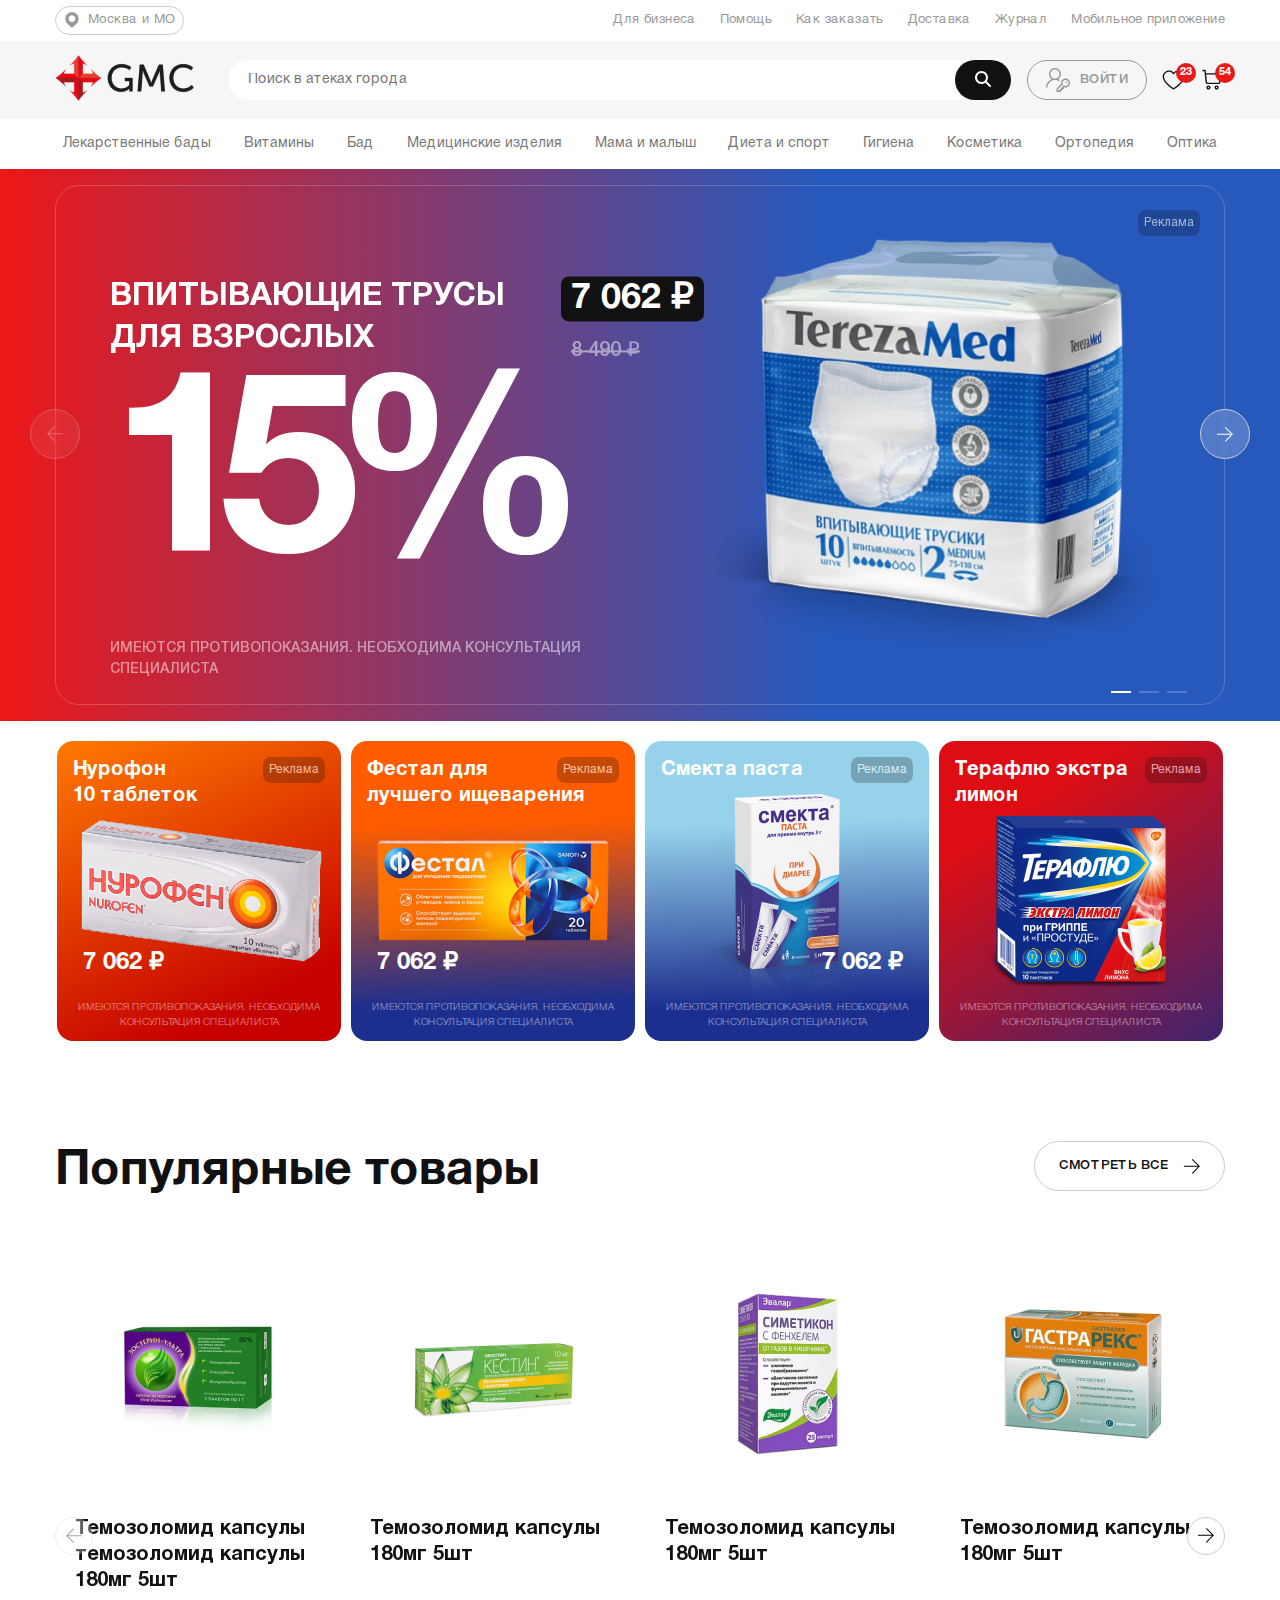
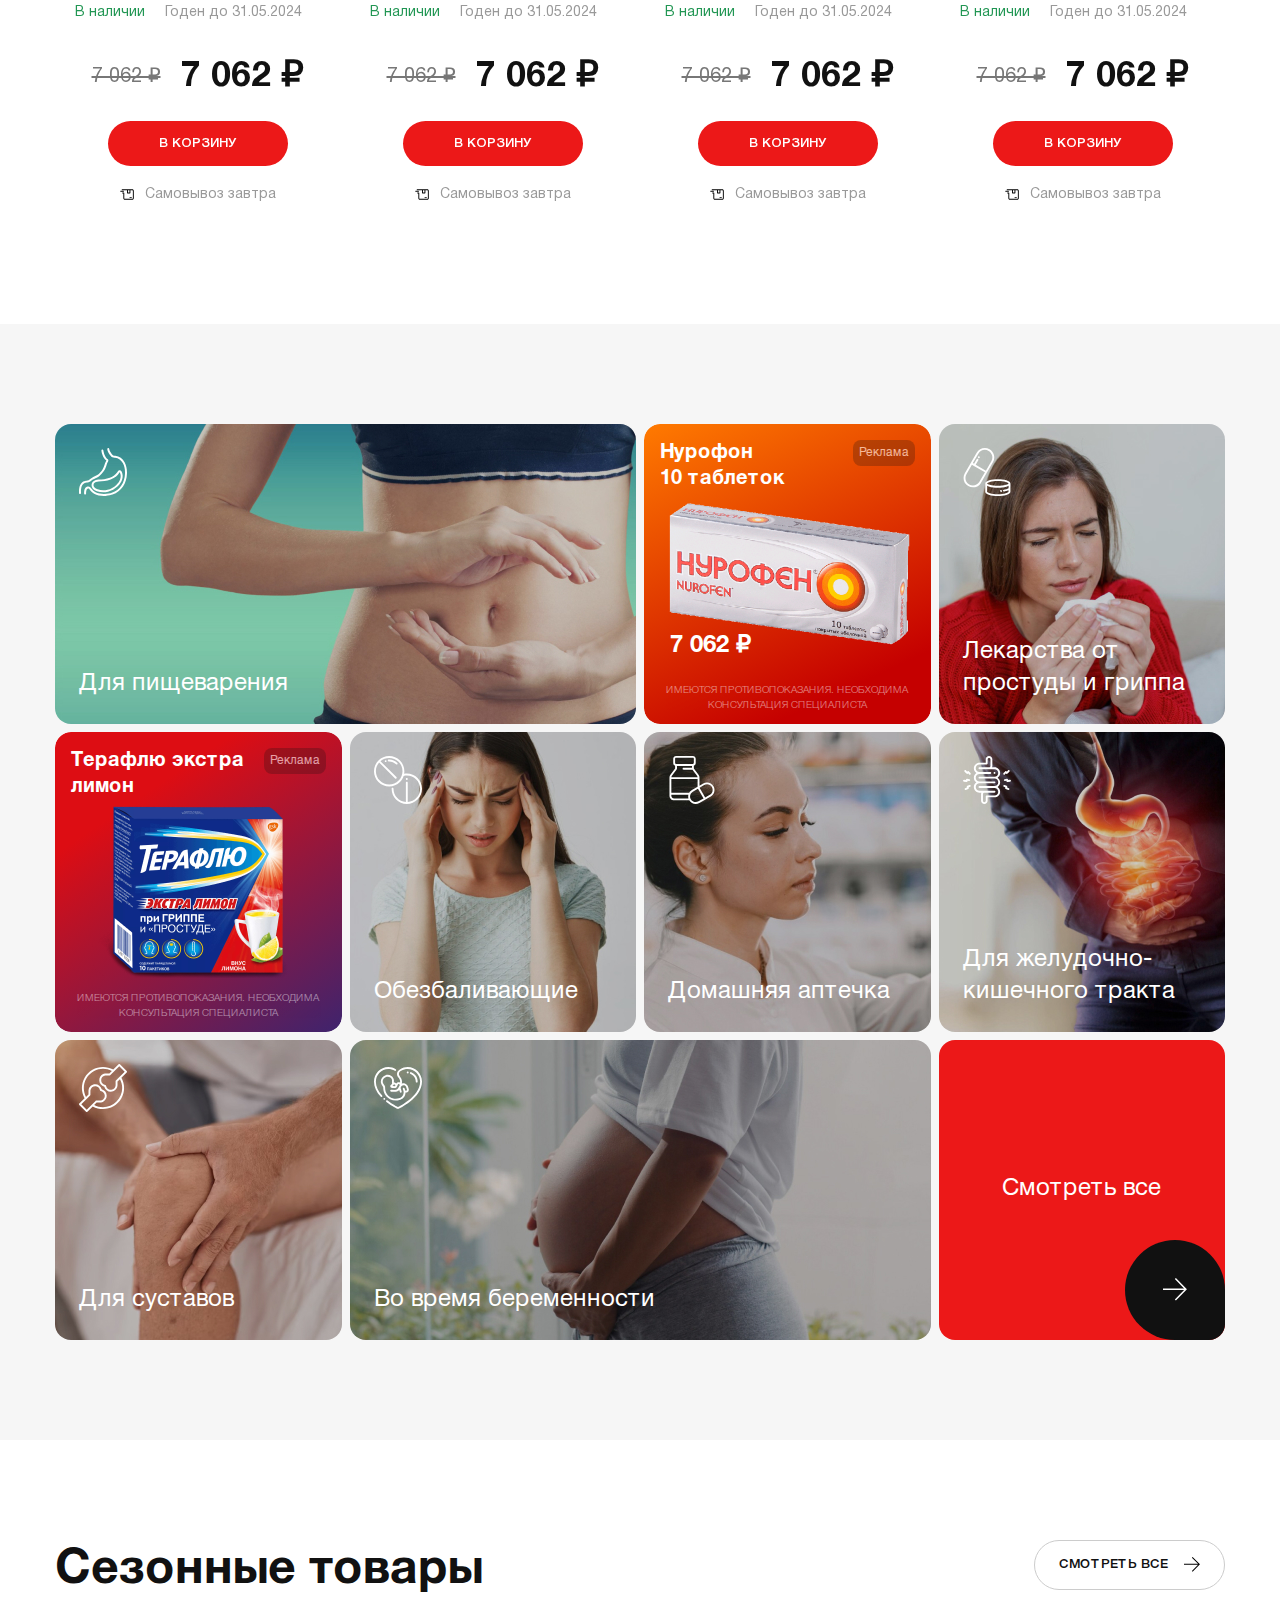
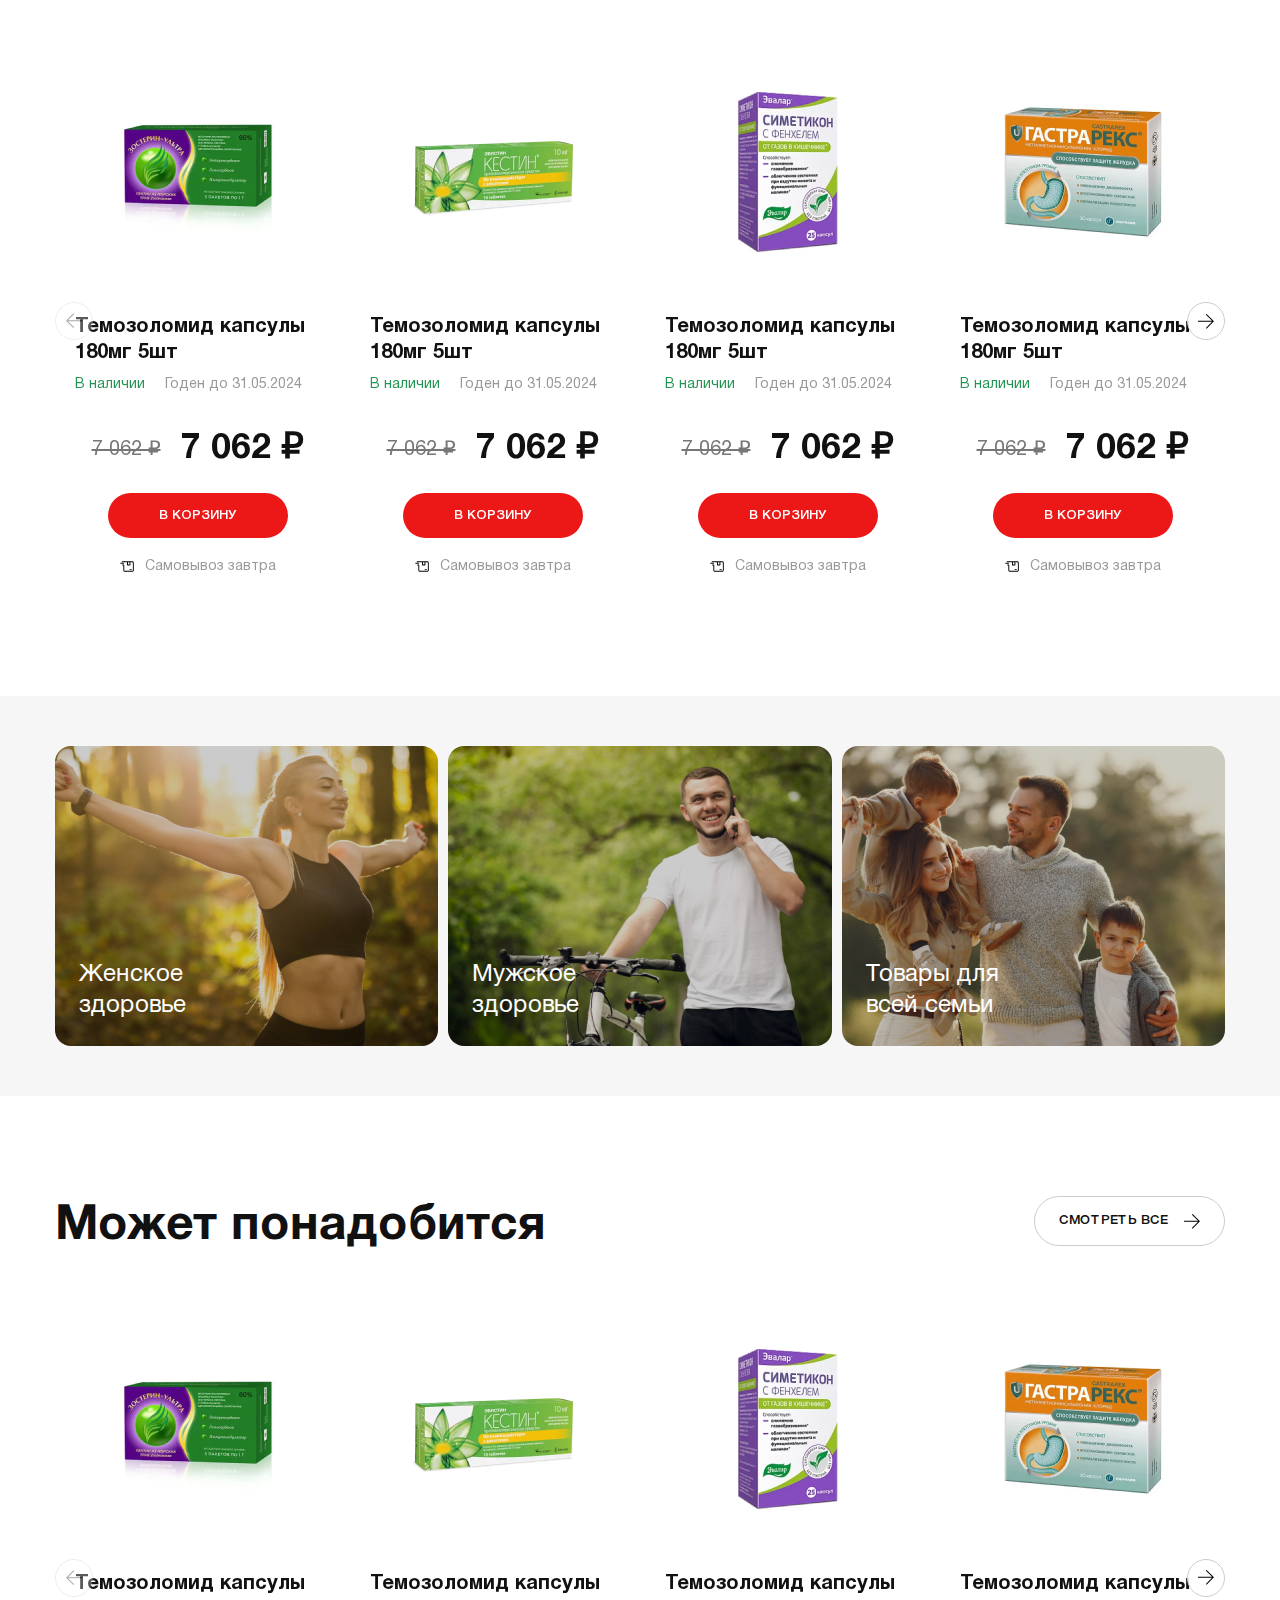
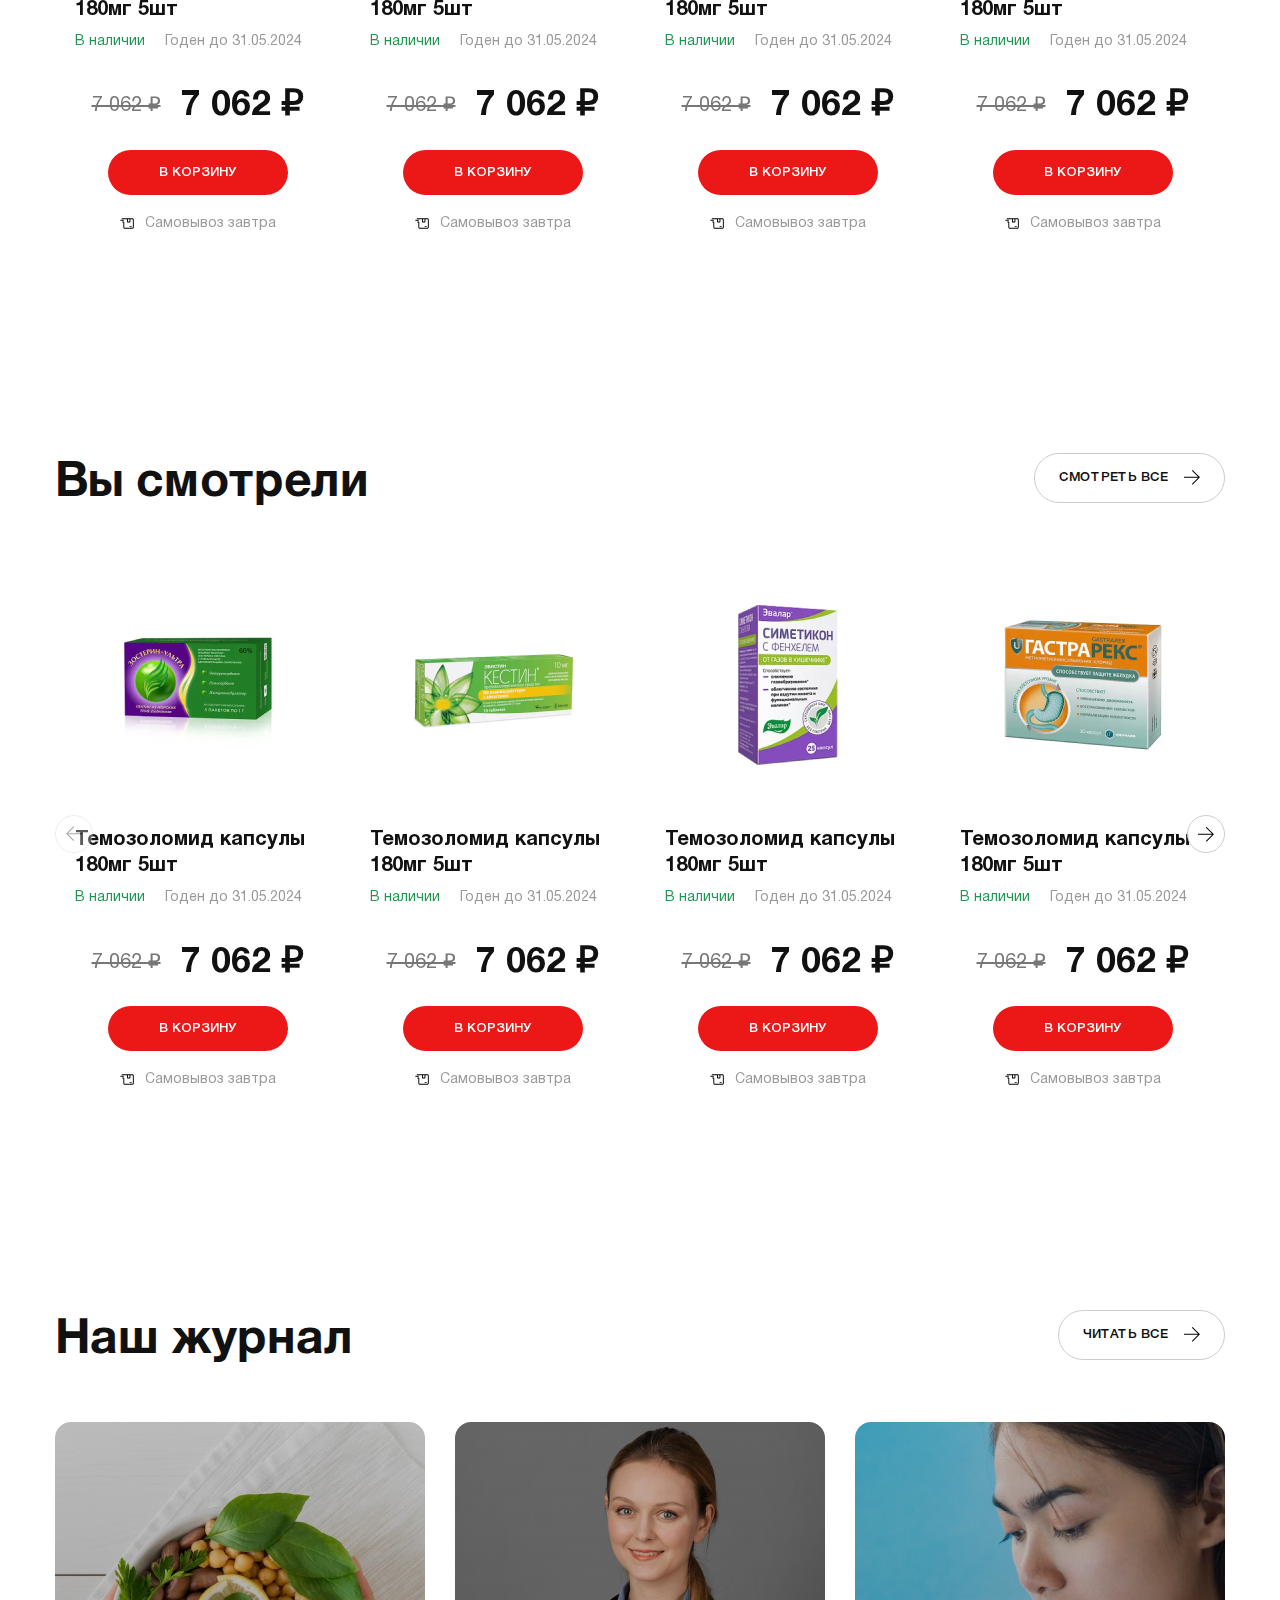
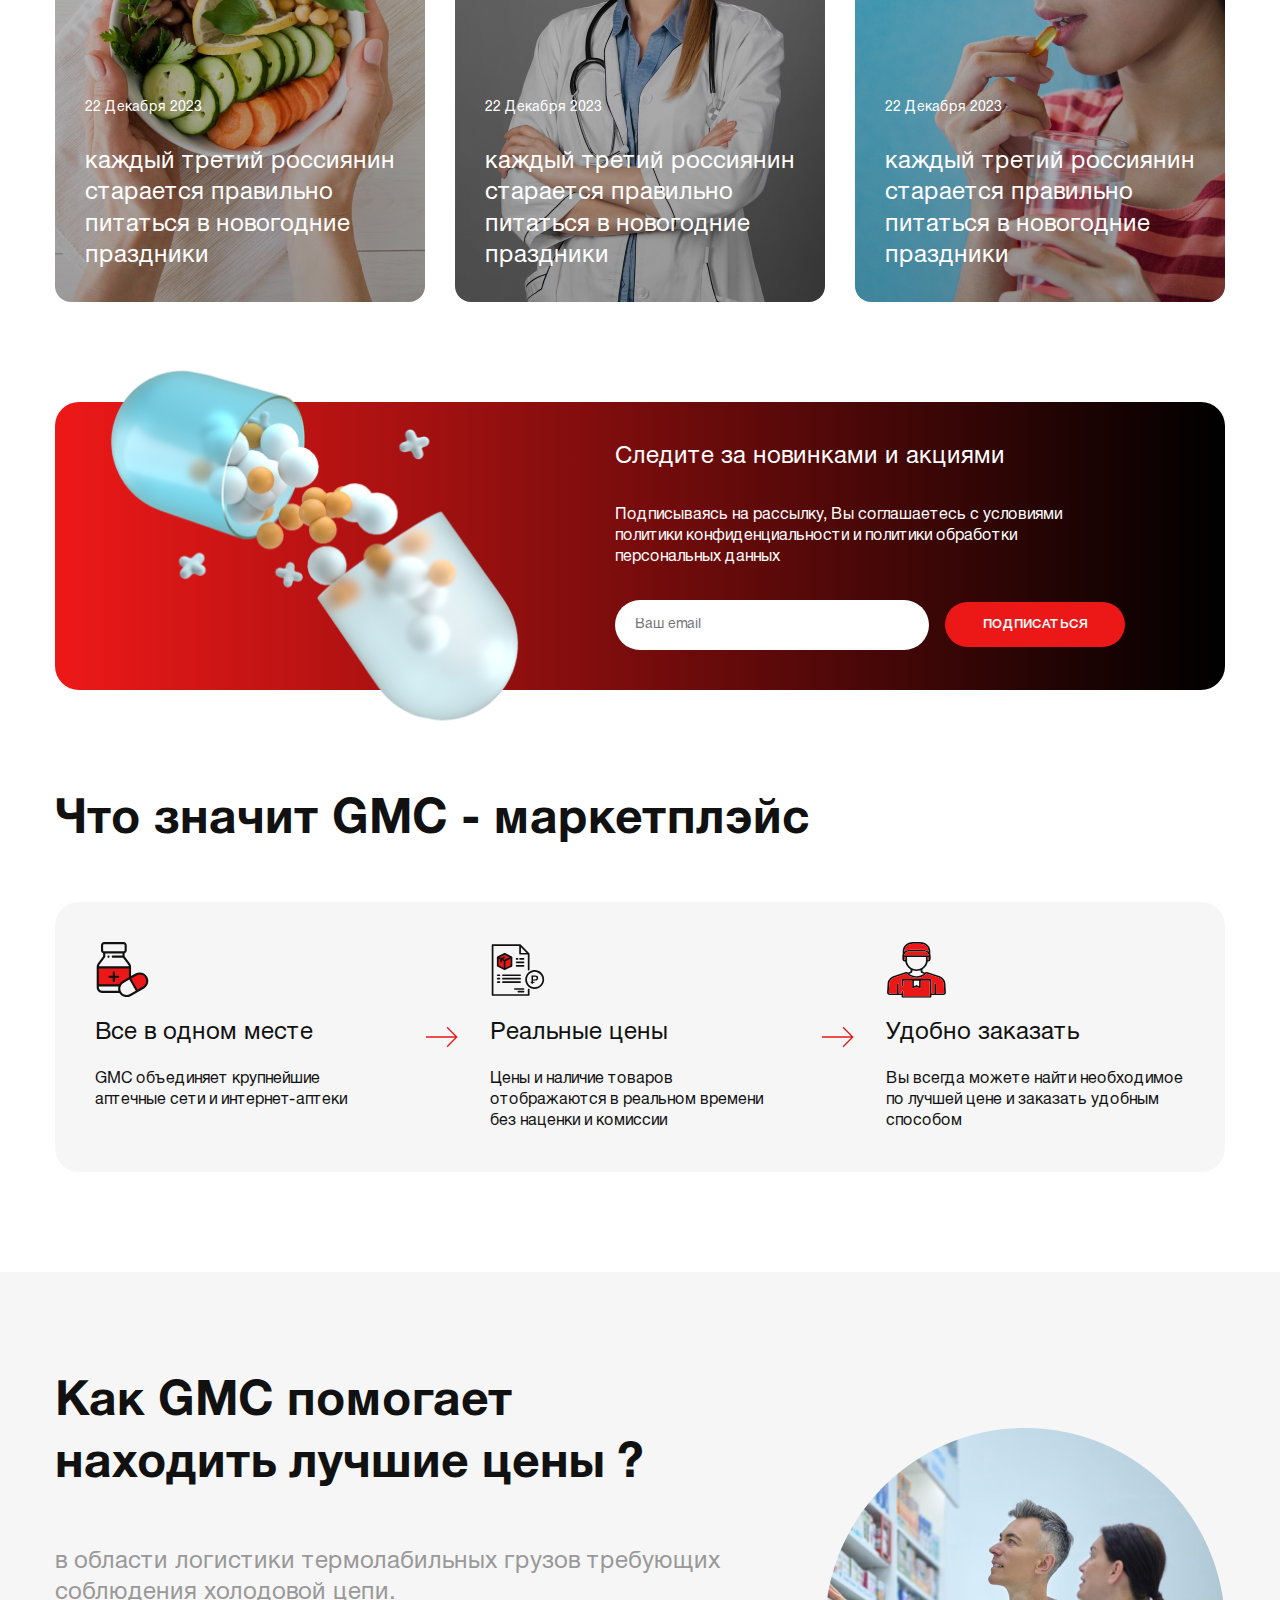
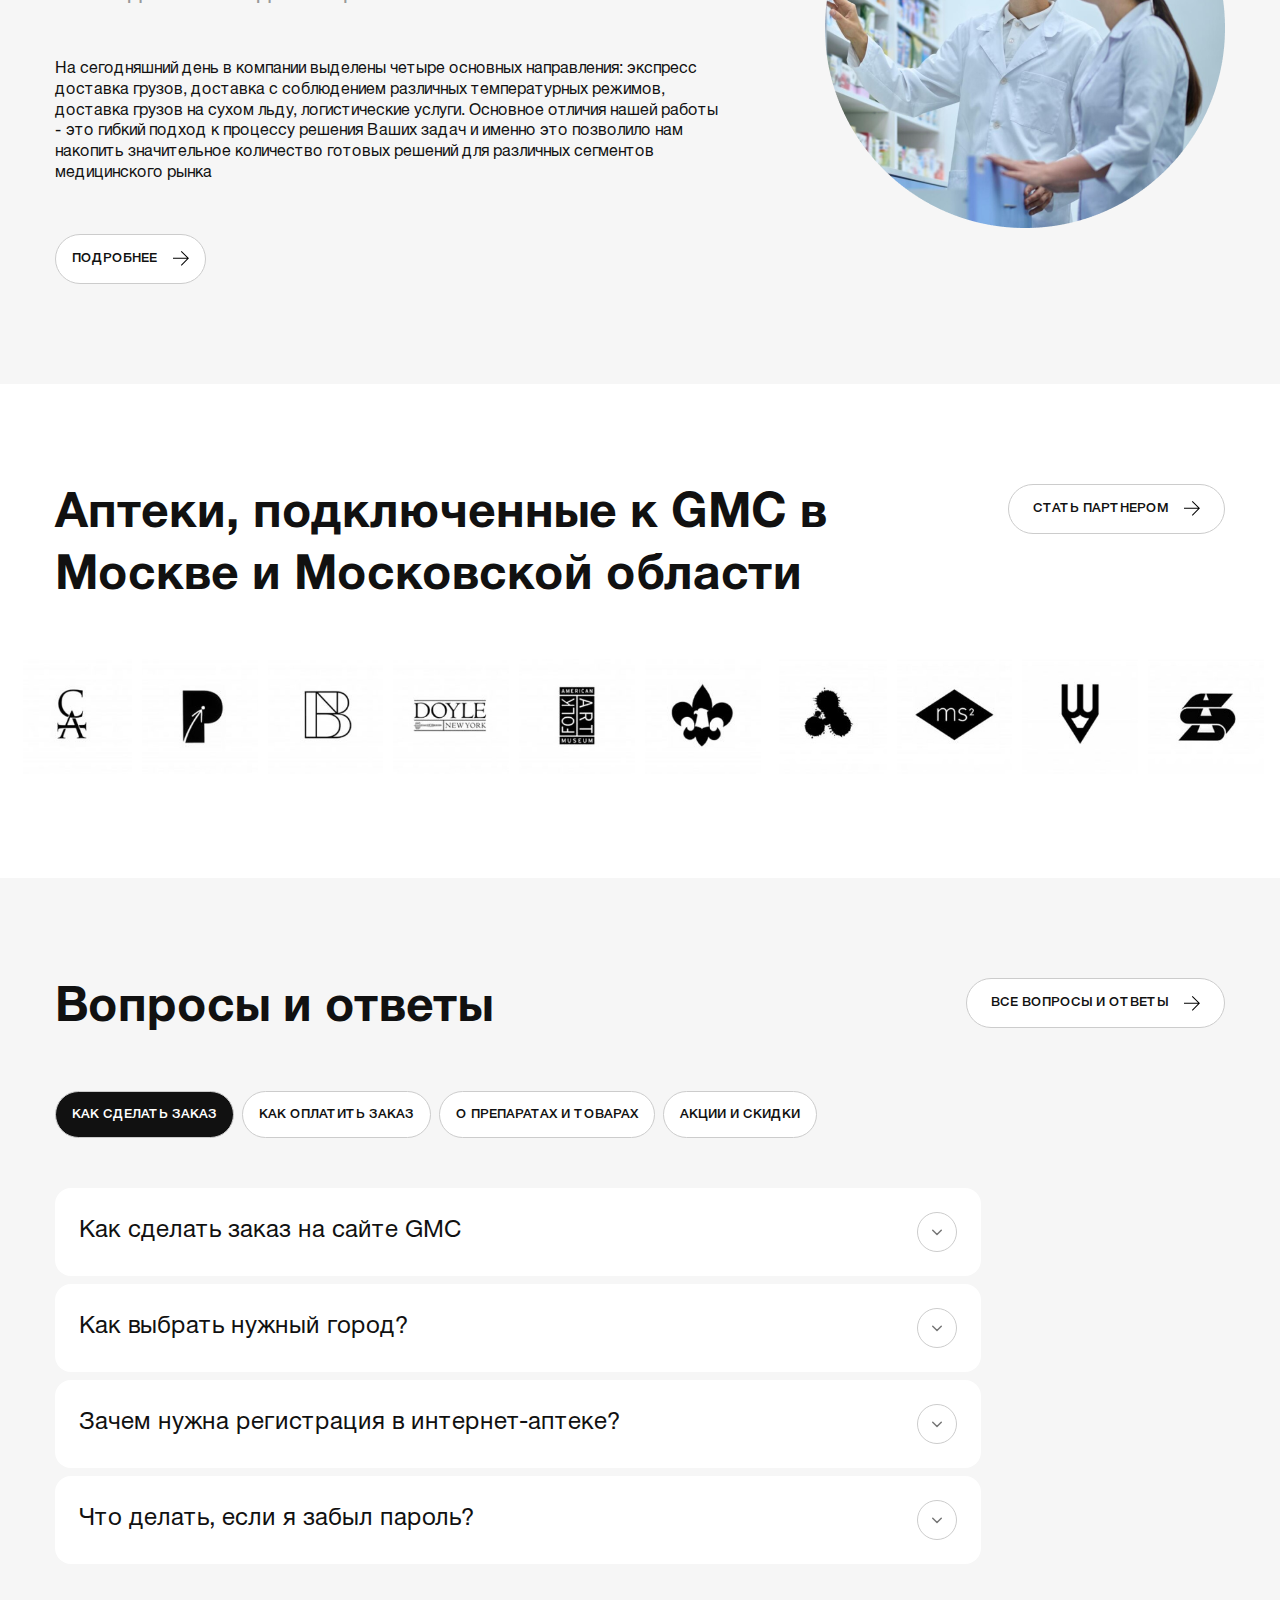
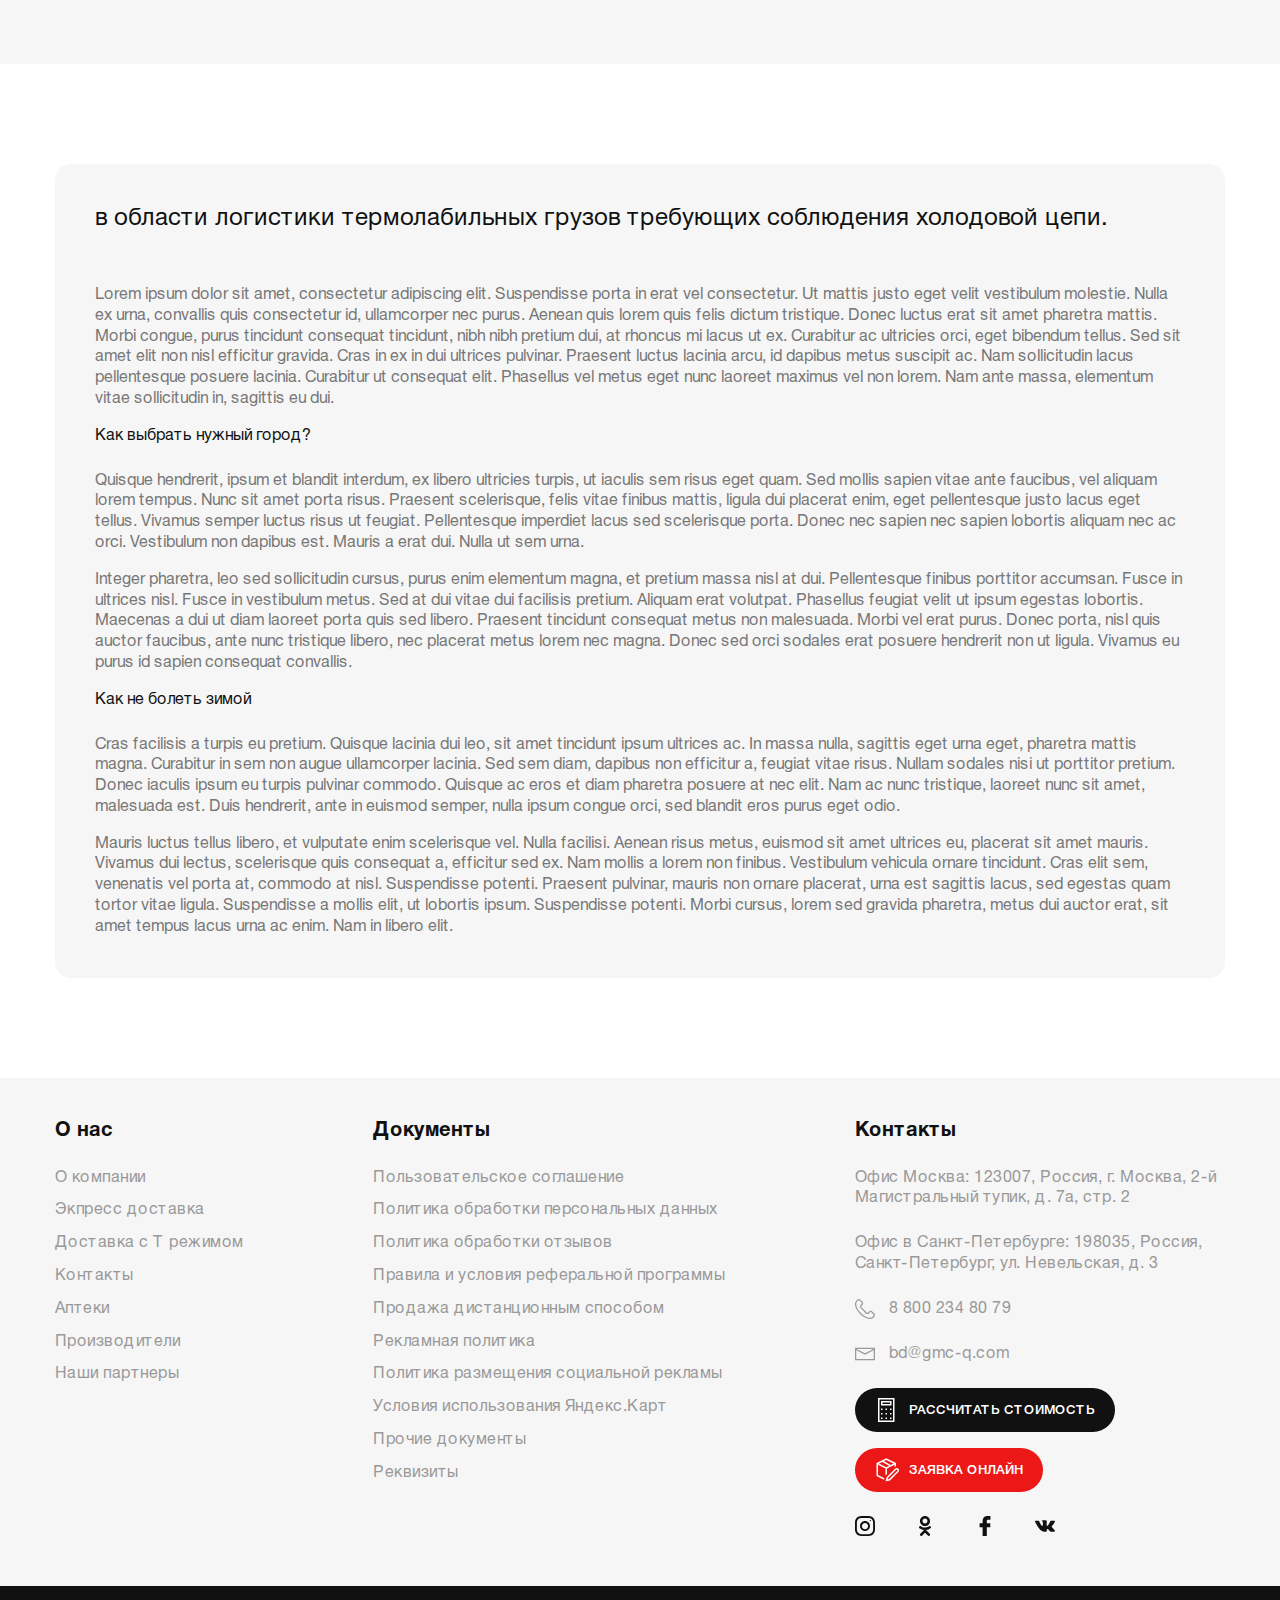
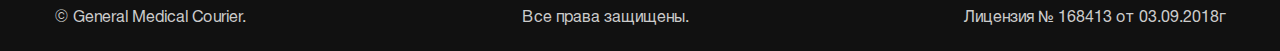
==== commit 8c9d2183: "feat: added meta for iphone" ====
--- a/index.html
+++ b/index.html
@@ -3,6 +3,10 @@
   <head>
     <meta charset="UTF-8" />
     <meta name="viewport" content="width=device-width, initial-scale=1.0" />
+    <meta name="format-detection" content="telephone=no">
+    <meta name="format-detection" content="date=no">
+    <meta name="format-detection" content="address=no">
+    <meta name="format-detection" content="email=no">
     <title>GMC</title>
     <link rel="shortcut icon" href="./favicon.ico" type="image/x-icon" />
     <link rel="stylesheet" href="./css/index.css" />
--- a/css/index.css
+++ b/css/index.css
@@ -44,7 +44,6 @@
 }
 
 * {
-  color: #111111;
   font-family: "HelveticaNeueCyr", sans-serif;
 }
 
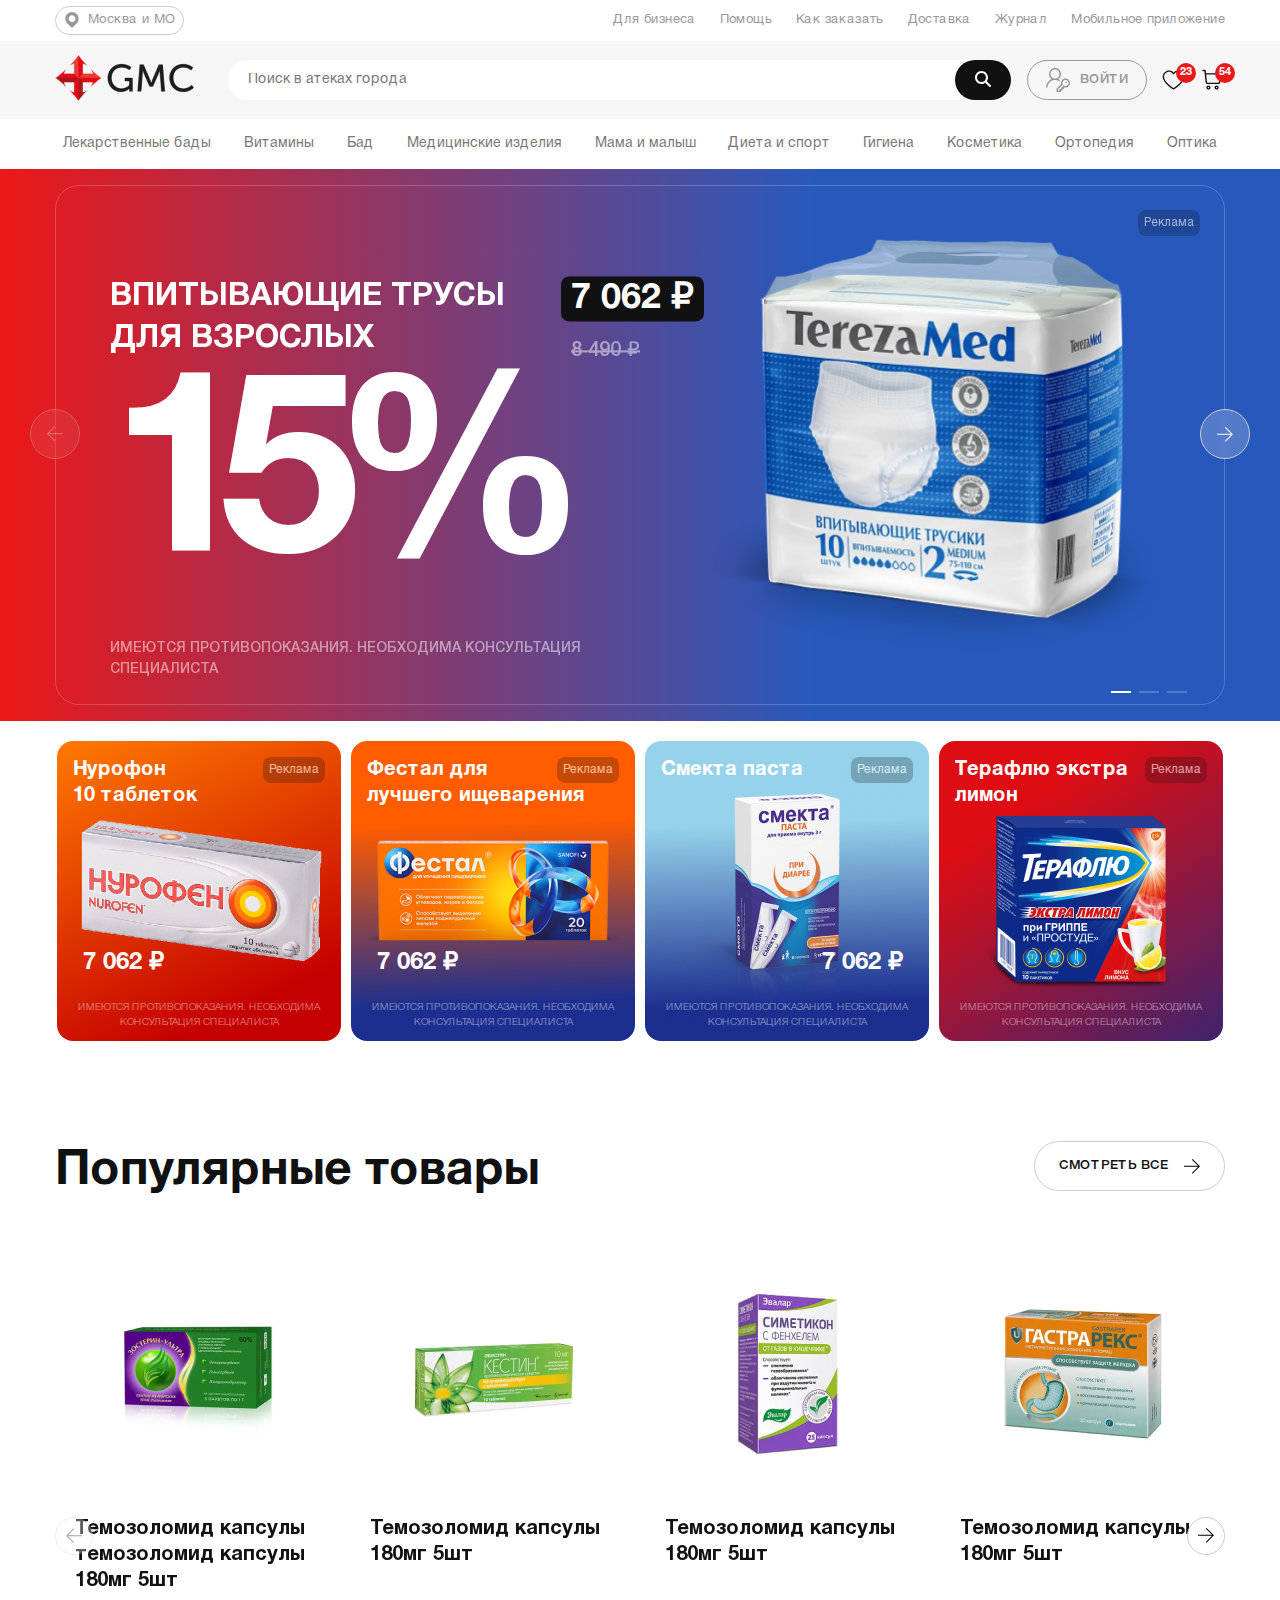
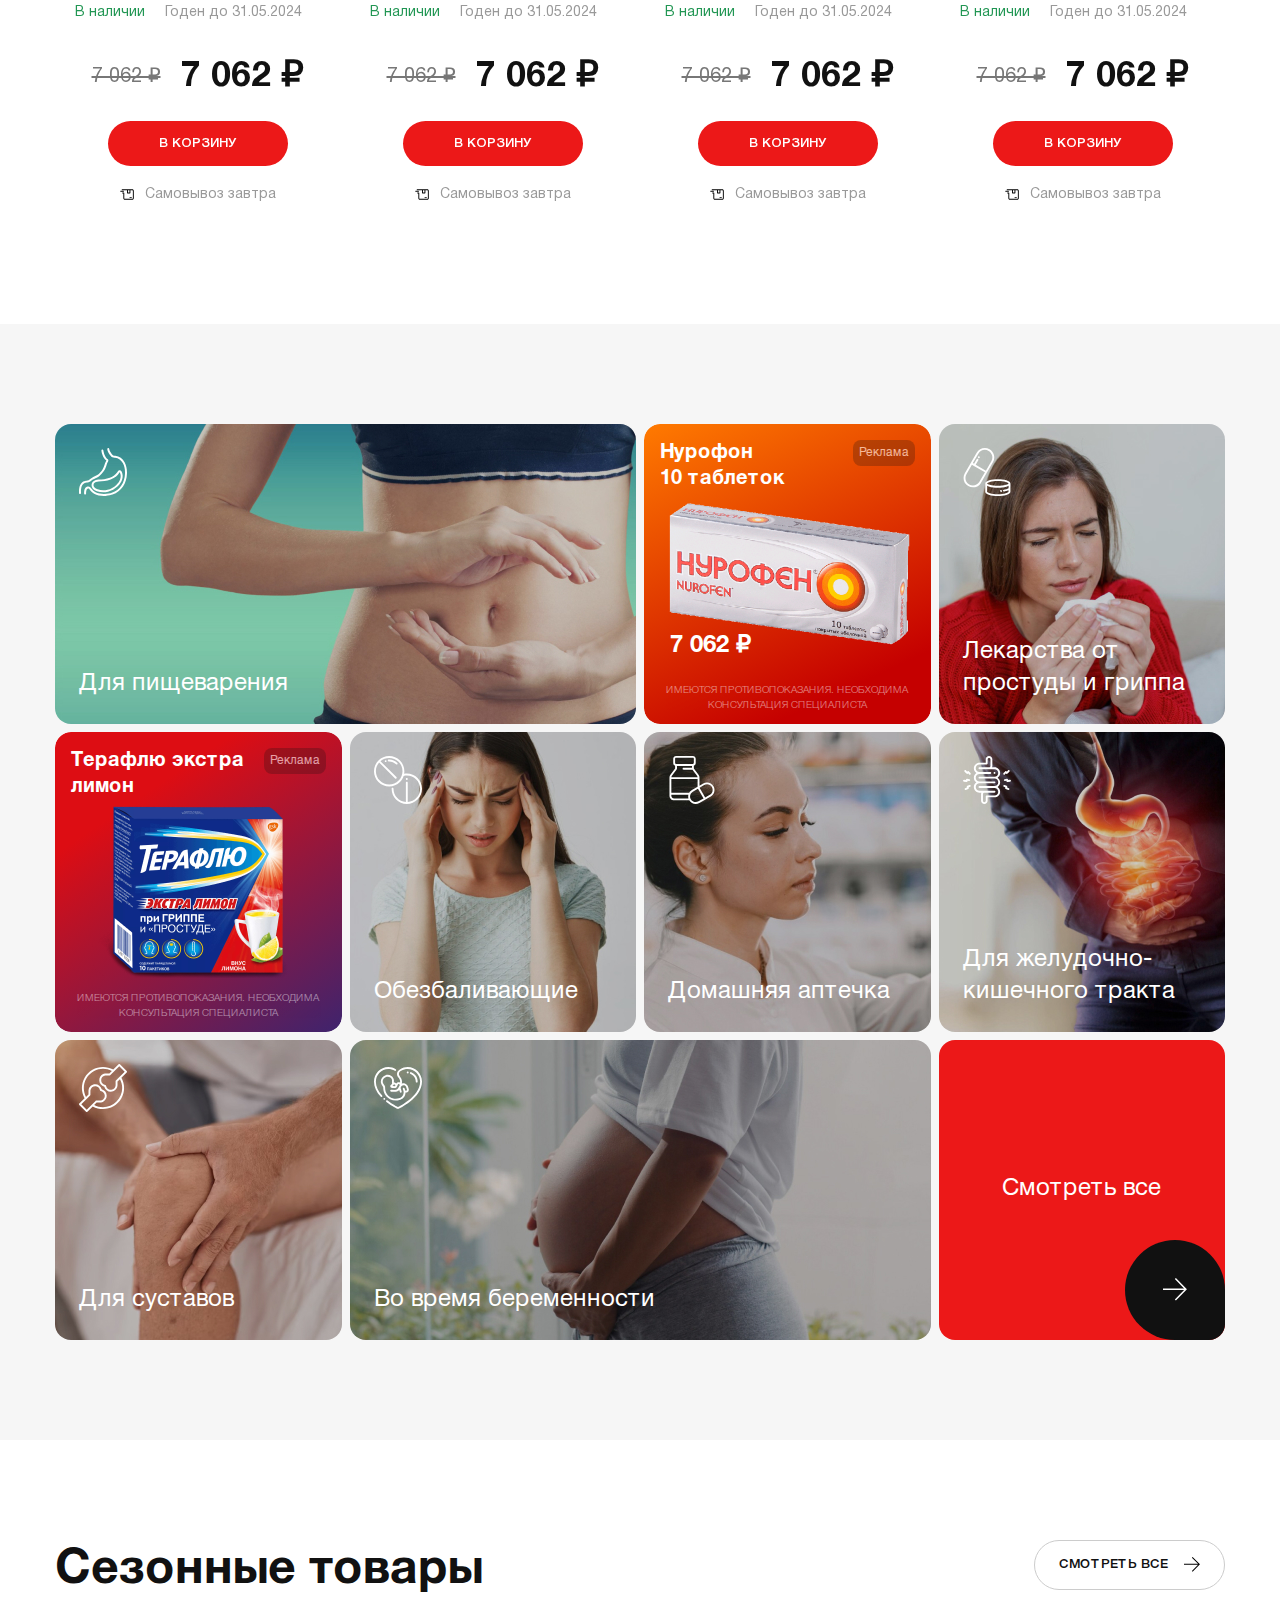
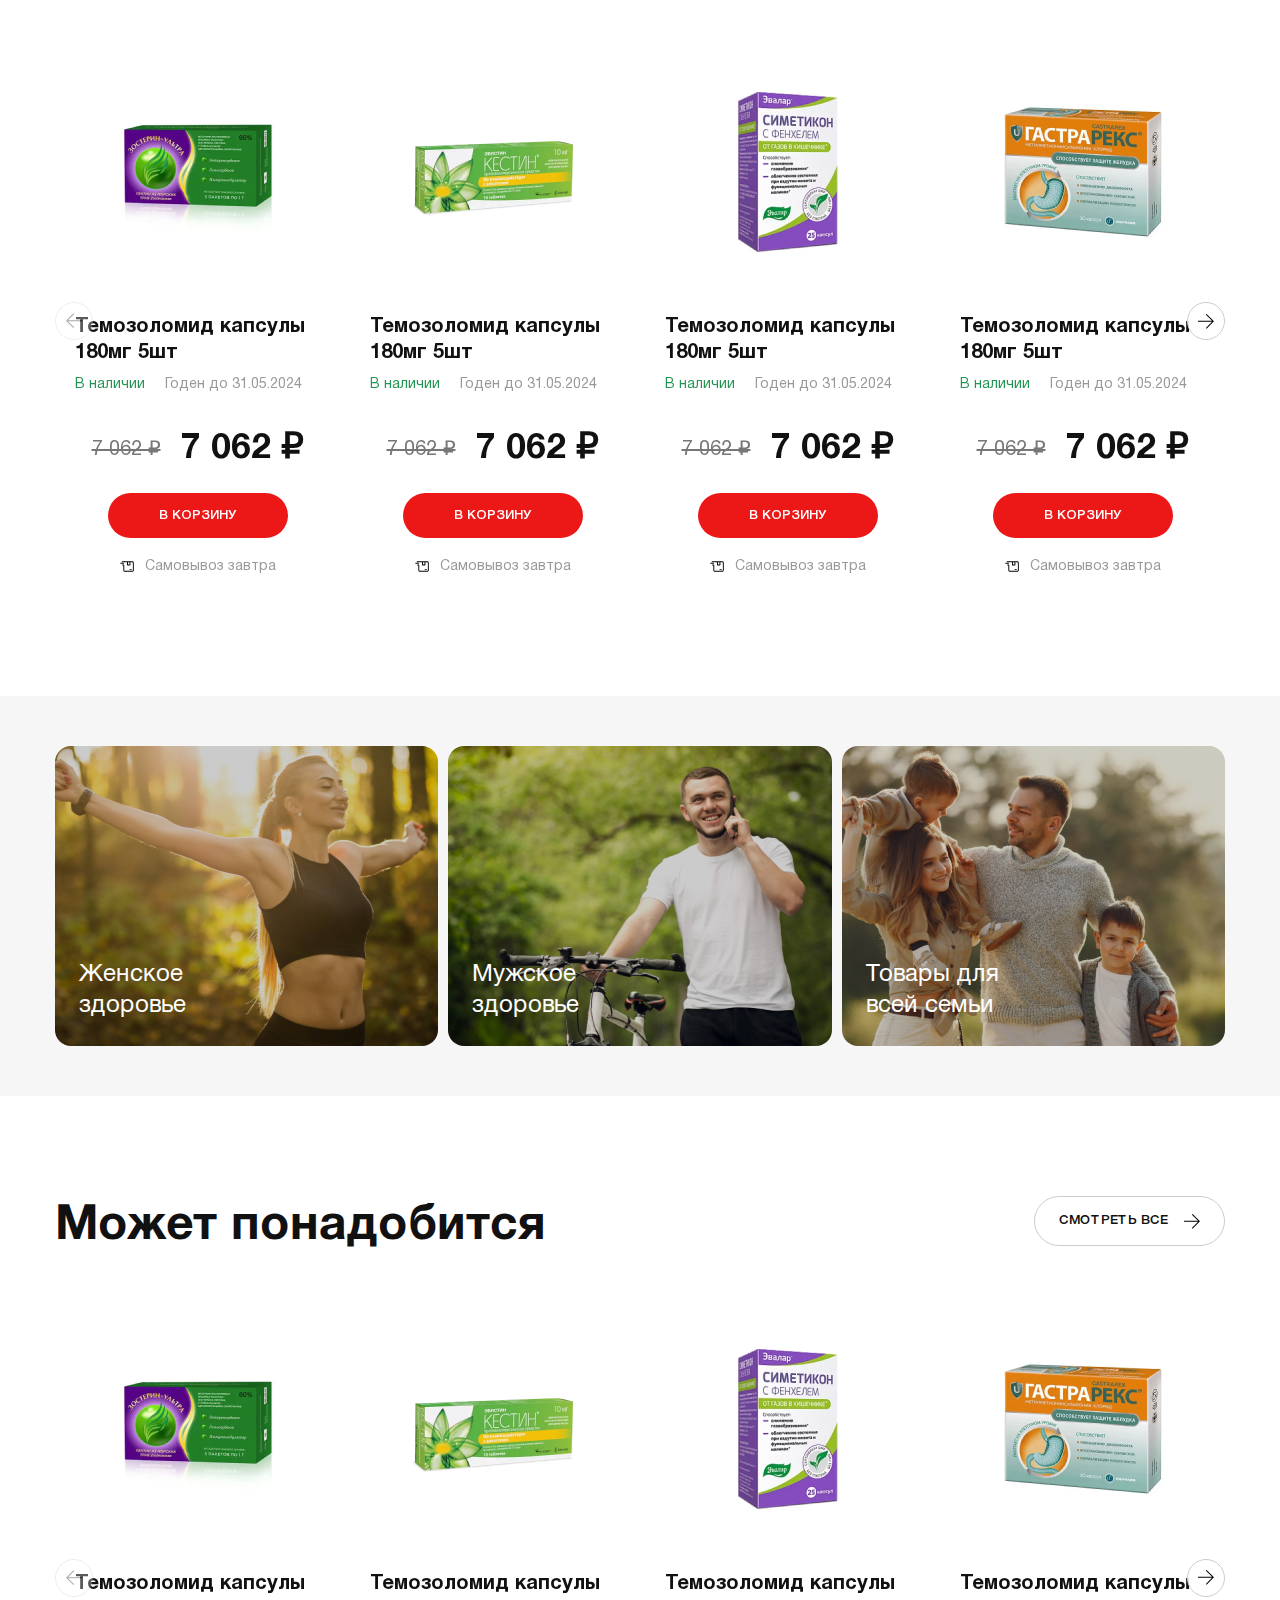
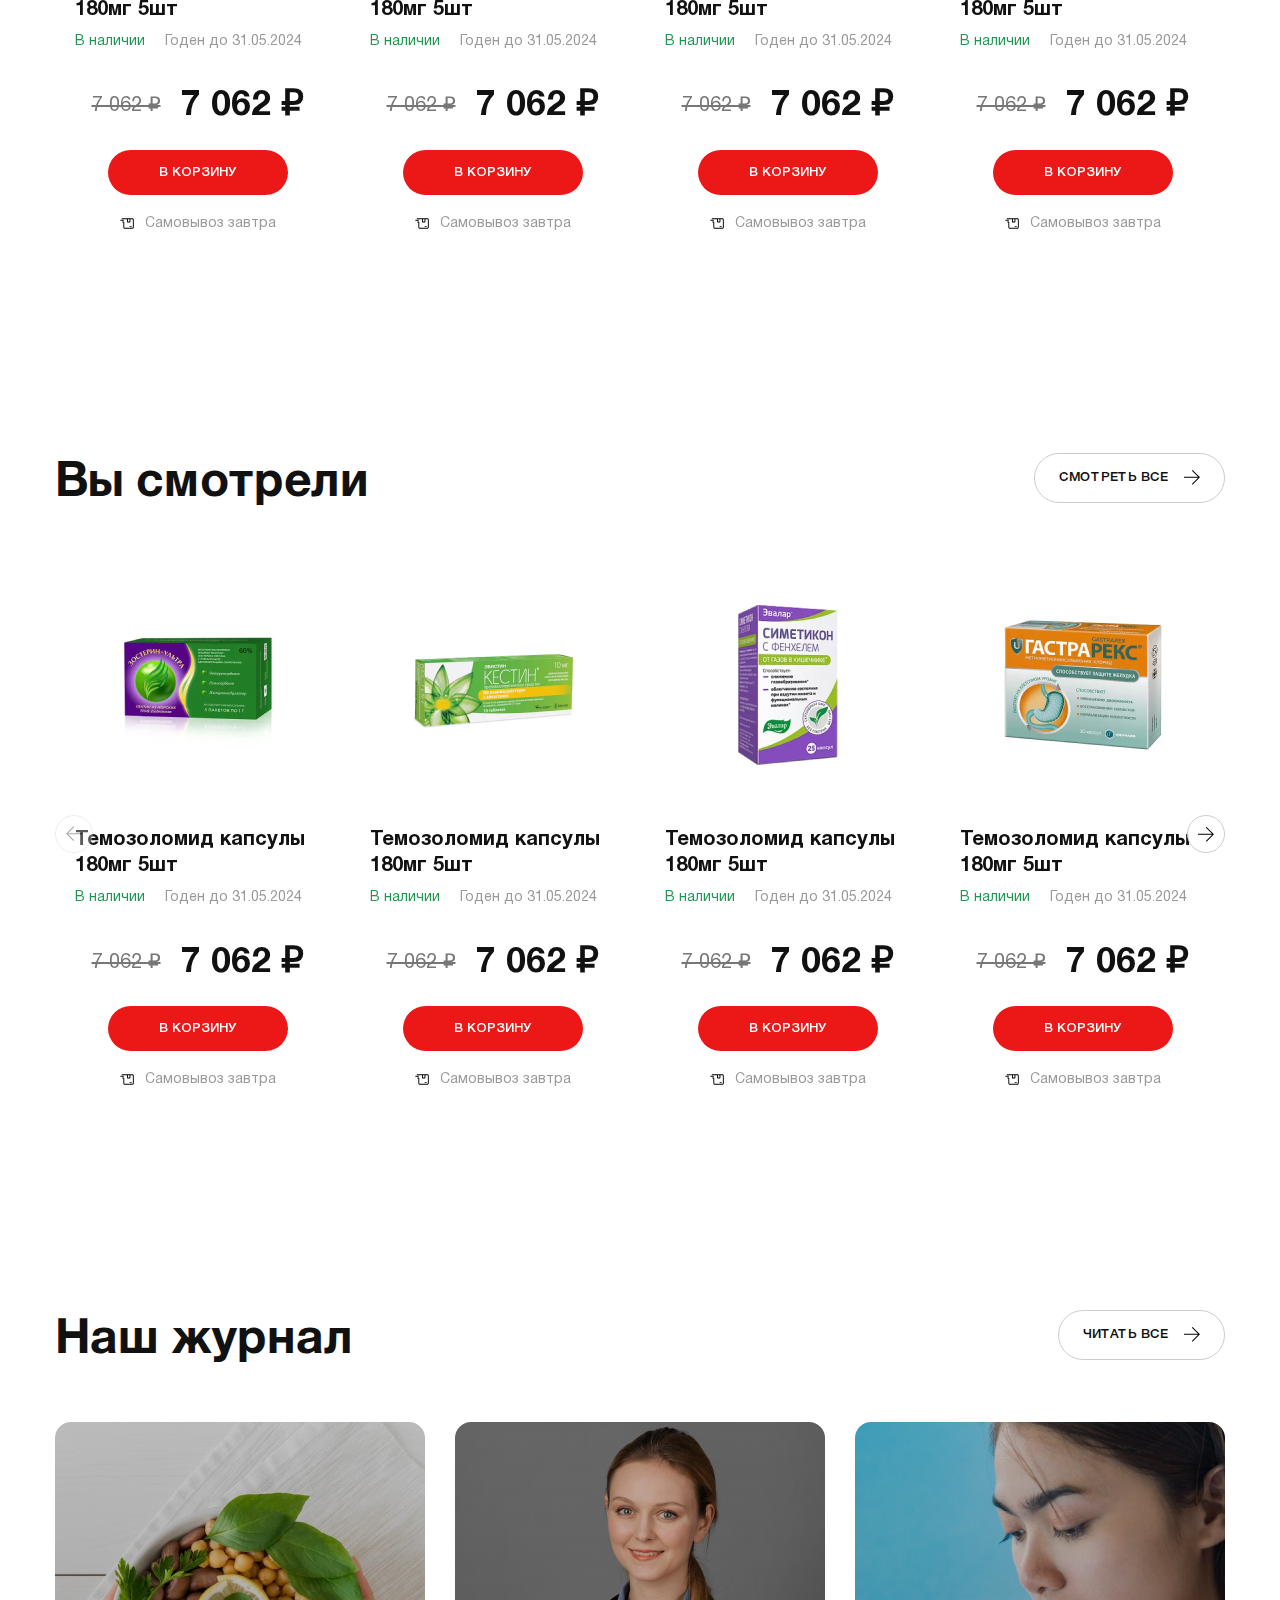
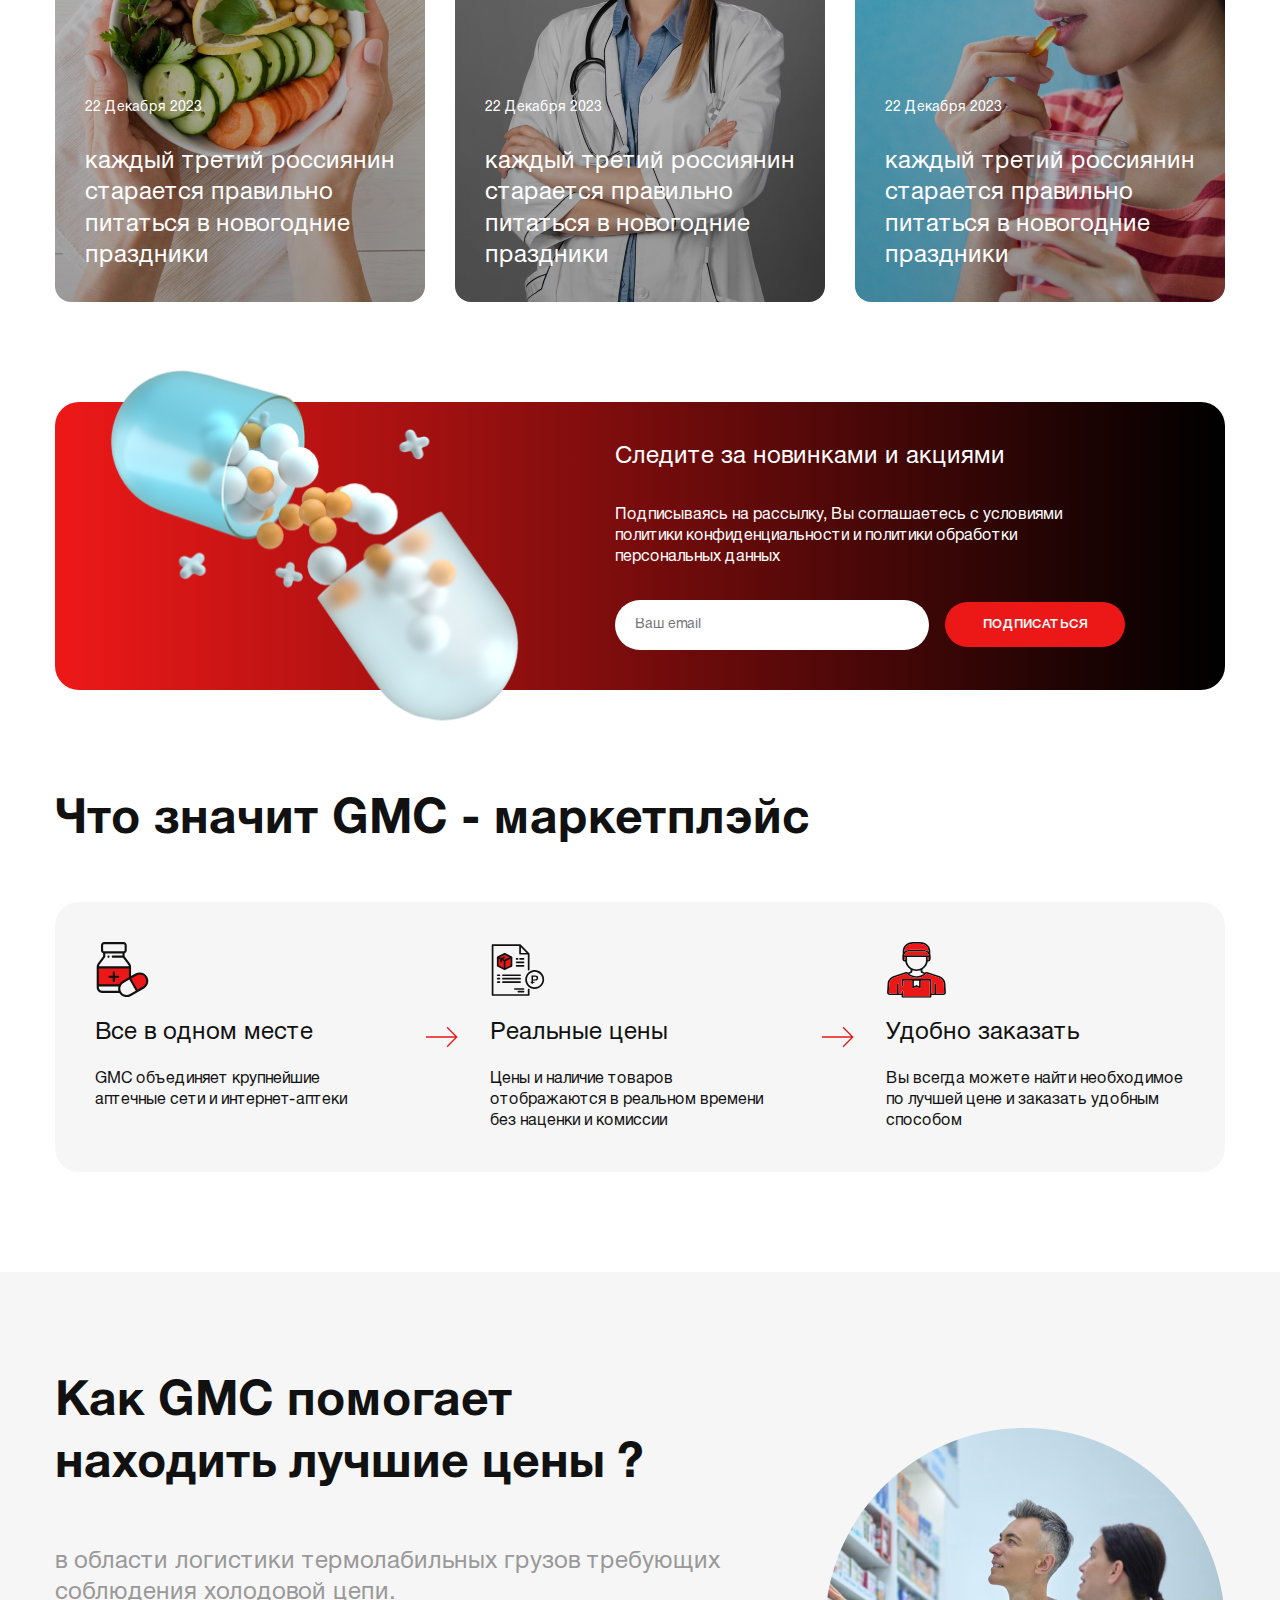
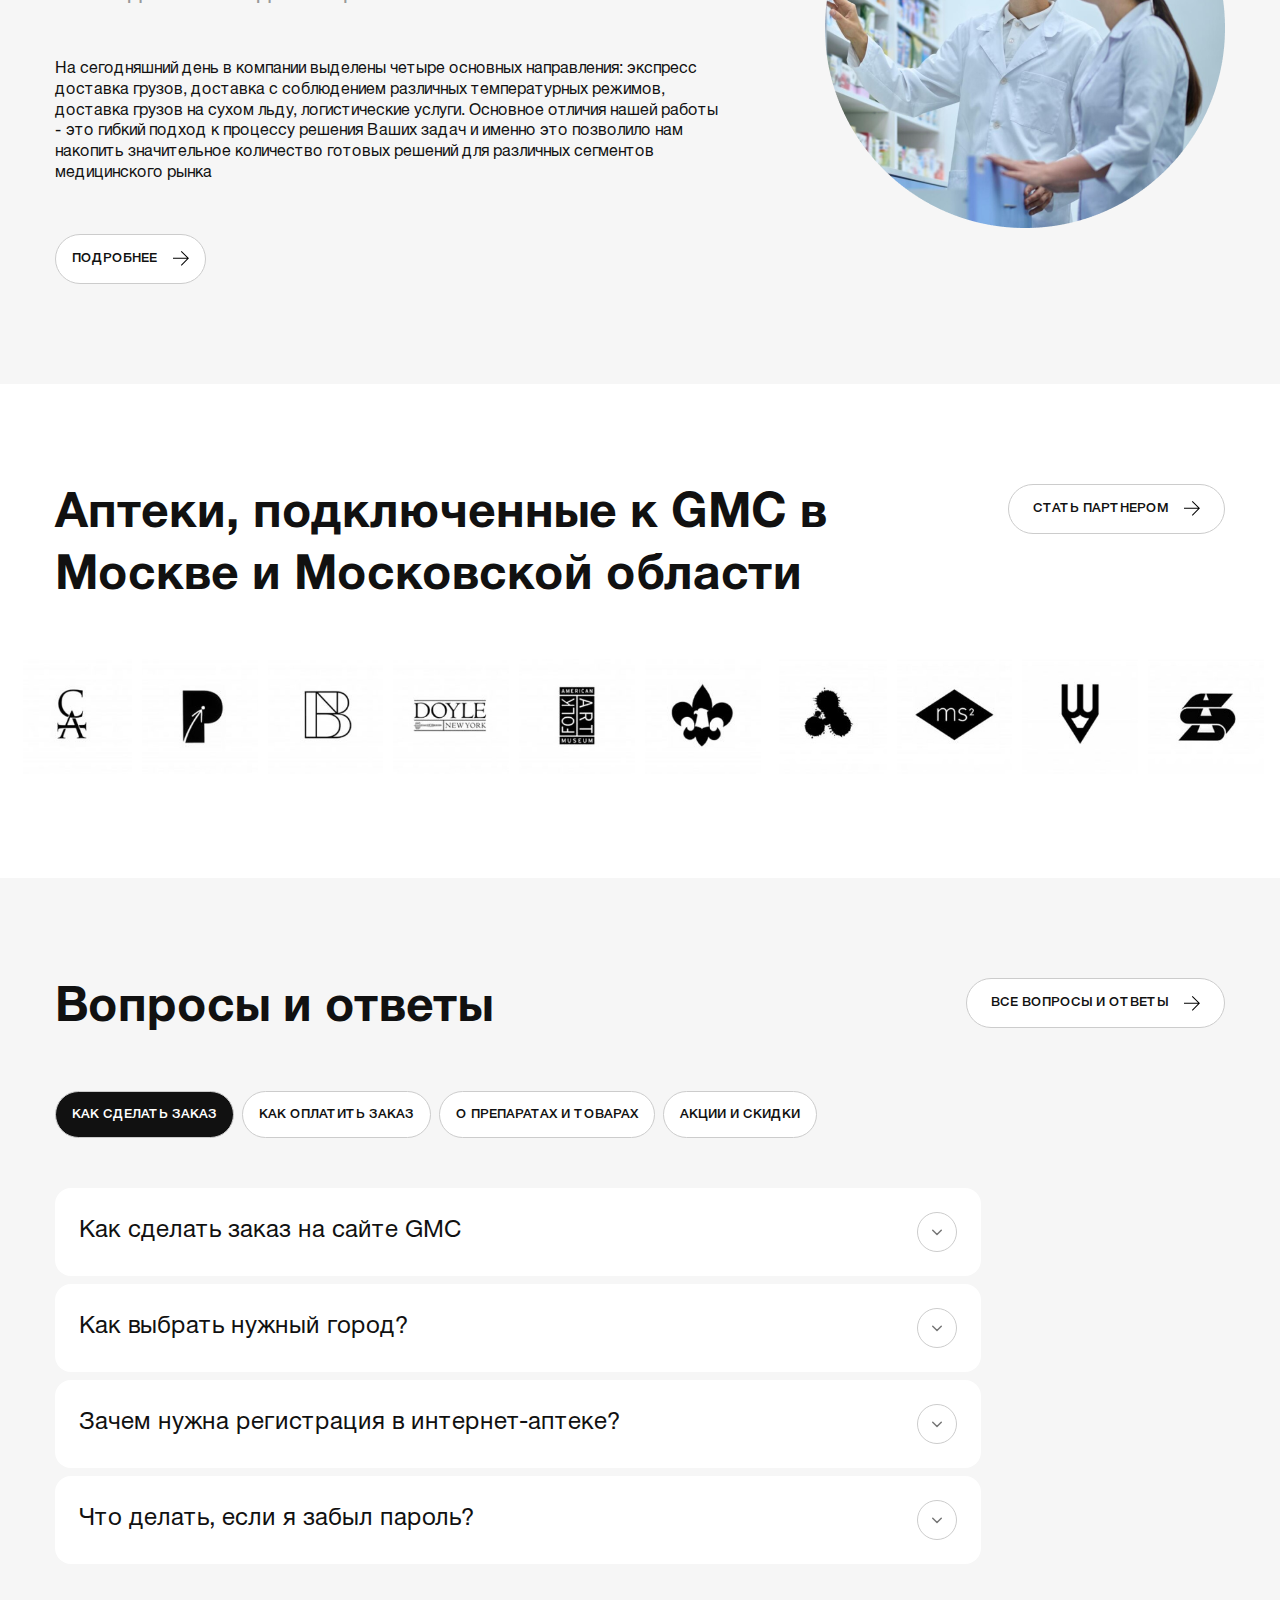
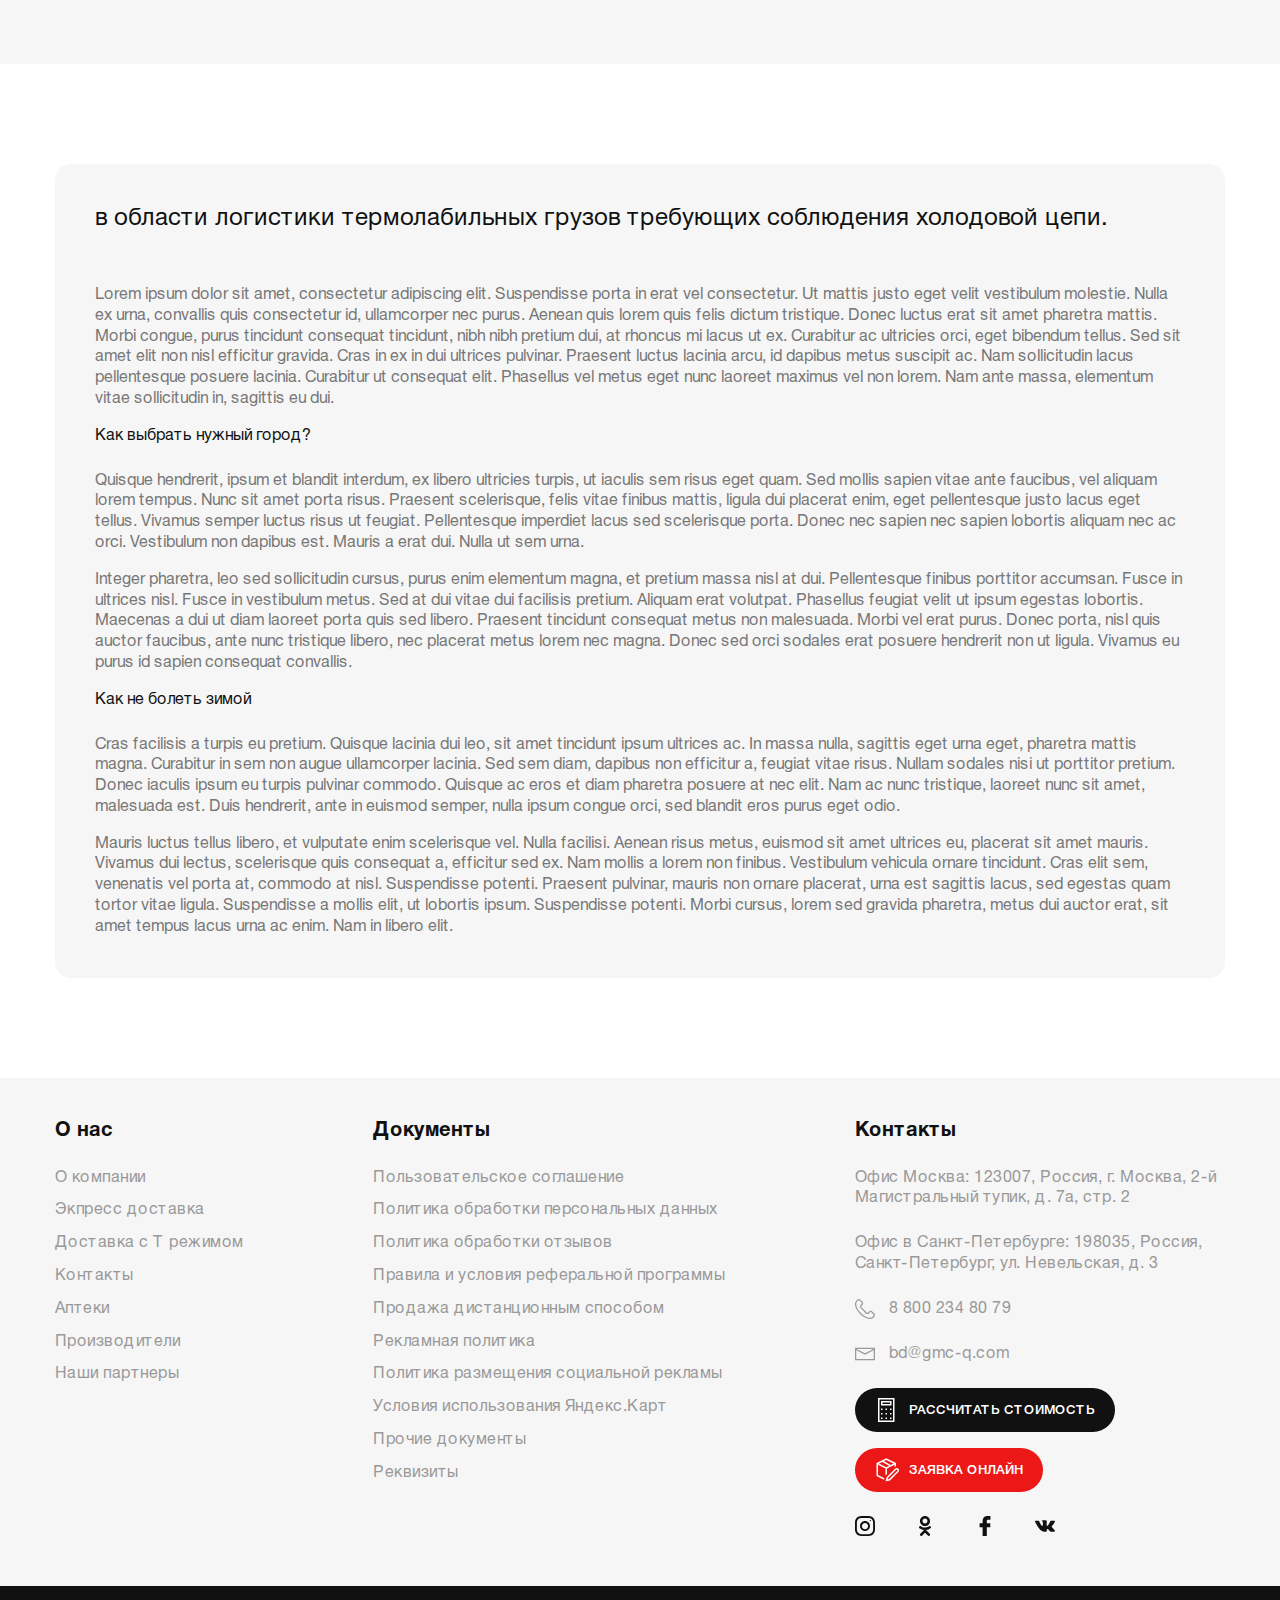
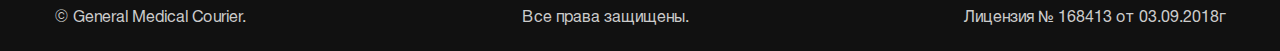
==== commit 5f9d70ae: "fix: added lipnks to ads cards" ====
--- a/index.html
+++ b/index.html
@@ -3,10 +3,6 @@
   <head>
     <meta charset="UTF-8" />
     <meta name="viewport" content="width=device-width, initial-scale=1.0" />
-    <meta name="format-detection" content="telephone=no">
-    <meta name="format-detection" content="date=no">
-    <meta name="format-detection" content="address=no">
-    <meta name="format-detection" content="email=no">
     <title>GMC</title>
     <link rel="shortcut icon" href="./favicon.ico" type="image/x-icon" />
     <link rel="stylesheet" href="./css/index.css" />
@@ -360,346 +356,7 @@
         <div class="container">
           <div class="advertising__cards">
             <div class="advertising-card advertising-card_accent-1">
-              <figure class="advertising-card-figure">
-                <img
-                  class="advertising-card-figure-image"
-                  src="./assets/advertising/advertising-1.png"
-                  alt="advertising"
-                />
-              </figure>
-              <div class="advertising-card-title">Нурофон<br />10 таблеток</div>
-              <div class="advertising-card-price">7 062 ₽</div>
-              <div class="advertising-card-disclaimer">
-                имеются противопоказания. необходима консультация специалиста
-              </div>
-              <div class="advertising-card-tag">Реклама</div>
-            </div>
-
-            <div class="advertising-card advertising-card_accent-2">
-              <figure class="advertising-card-figure">
-                <img
-                  class="advertising-card-figure-image"
-                  src="./assets/advertising/advertising-2.png"
-                  alt="advertising"
-                />
-              </figure>
-              <div class="advertising-card-title">Фестал для<br />лучшего ищеварения</div>
-              <div class="advertising-card-price">7 062 ₽</div>
-              <div class="advertising-card-disclaimer">
-                имеются противопоказания. необходима консультация специалиста
-              </div>
-              <div class="advertising-card-tag">Реклама</div>
-            </div>
-
-            <div class="advertising-card advertising-card_accent-3">
-              <figure class="advertising-card-figure">
-                <img
-                  class="advertising-card-figure-image"
-                  src="./assets/advertising/advertising-3.png"
-                  alt="advertising"
-                />
-              </figure>
-              <div class="advertising-card-title">Смекта паста</div>
-              <div class="advertising-card-price advertising-card-price_right">7 062 ₽</div>
-              <div class="advertising-card-disclaimer">
-                имеются противопоказания. необходима консультация специалиста
-              </div>
-              <div class="advertising-card-tag">Реклама</div>
-            </div>
-
-            <div class="advertising-card advertising-card_accent-4">
-              <figure class="advertising-card-figure">
-                <img
-                  class="advertising-card-figure-image"
-                  src="./assets/advertising/advertising-4.png"
-                  alt="advertising"
-                />
-              </figure>
-              <div class="advertising-card-title">Терафлю экстра лимон</div>
-              <div class="advertising-card-disclaimer">
-                имеются противопоказания. необходима консультация специалиста
-              </div>
-              <div class="advertising-card-tag">Реклама</div>
-            </div>
-          </div>
-        </div>
-      </section>
-
-      <section class="pharmacies section section_with-button">
-        <div class="container">
-          <div class="section-title">
-            <h2 class="section-title__title title-48">Популярные товары</h2>
-            <button class="section-title__button">смотреть все</button>
-          </div>
-
-          <div class="pharmacies__slider">
-            <div class="swiper">
-              <div class="swiper-wrapper">
-                <div class="swiper-slide">
-                  <div class="pharmacy-card">
-                    <figure class="pharmacy-card__figure">
-                      <img
-                        class="pharmacy-card__figure-image"
-                        src="./assets/pharmacy/pharmacy-1.png"
-                        alt="pharmacy"
-                      />
-                    </figure>
-                    <h4 class="pharmacy-card__title">
-                      Темозоломид капсулы темозоломид капсулы 180мг 5шт
-                    </h4>
-
-                    <div class="pharmacy-card__info">
-                      <span class="pharmacy-card__info-stock">В наличии</span>
-                      <span class="pharmacy-card__info-expiration">Годен до 31.05.2024</span>
-                    </div>
-
-                    <div class="pharmacy-card__price">
-                      <span class="pharmacy-card__price-old">7 062 ₽</span>
-                      <span class="pharmacy-card__price-new">7 062 ₽</span>
-                    </div>
-
-                    <div class="pharmacy-card__buttons">
-                      <button class="button">В корзину</button>
-                    </div>
-
-                    <div class="pharmacy-card__delivery">Самовывоз завтра</div>
-                  </div>
-                </div>
-
-                <div class="swiper-slide">
-                  <div class="pharmacy-card">
-                    <figure class="pharmacy-card__figure">
-                      <img
-                        class="pharmacy-card__figure-image"
-                        src="./assets/pharmacy/pharmacy-2.png"
-                        alt="pharmacy"
-                      />
-                    </figure>
-                    <h4 class="pharmacy-card__title">Темозоломид капсулы 180мг 5шт</h4>
-
-                    <div class="pharmacy-card__info">
-                      <span class="pharmacy-card__info-stock">В наличии</span>
-                      <span class="pharmacy-card__info-expiration">Годен до 31.05.2024</span>
-                    </div>
-
-                    <div class="pharmacy-card__price">
-                      <span class="pharmacy-card__price-old">7 062 ₽</span>
-                      <span class="pharmacy-card__price-new">7 062 ₽</span>
-                    </div>
-
-                    <div class="pharmacy-card__buttons">
-                      <button class="button">В корзину</button>
-                    </div>
-
-                    <div class="pharmacy-card__delivery">Самовывоз завтра</div>
-                  </div>
-                </div>
-
-                <div class="swiper-slide">
-                  <div class="pharmacy-card">
-                    <figure class="pharmacy-card__figure">
-                      <img
-                        class="pharmacy-card__figure-image"
-                        src="./assets/pharmacy/pharmacy-3.png"
-                        alt="pharmacy"
-                      />
-                    </figure>
-                    <h4 class="pharmacy-card__title">Темозоломид капсулы 180мг 5шт</h4>
-
-                    <div class="pharmacy-card__info">
-                      <span class="pharmacy-card__info-stock">В наличии</span>
-                      <span class="pharmacy-card__info-expiration">Годен до 31.05.2024</span>
-                    </div>
-
-                    <div class="pharmacy-card__price">
-                      <span class="pharmacy-card__price-old">7 062 ₽</span>
-                      <span class="pharmacy-card__price-new">7 062 ₽</span>
-                    </div>
-
-                    <div class="pharmacy-card__buttons">
-                      <button class="button">В корзину</button>
-                    </div>
-
-                    <div class="pharmacy-card__delivery">Самовывоз завтра</div>
-                  </div>
-                </div>
-
-                <div class="swiper-slide">
-                  <div class="pharmacy-card">
-                    <figure class="pharmacy-card__figure">
-                      <img
-                        class="pharmacy-card__figure-image"
-                        src="./assets/pharmacy/pharmacy-4.png"
-                        alt="pharmacy"
-                      />
-                    </figure>
-                    <h4 class="pharmacy-card__title">Темозоломид капсулы 180мг 5шт</h4>
-
-                    <div class="pharmacy-card__info">
-                      <span class="pharmacy-card__info-stock">В наличии</span>
-                      <span class="pharmacy-card__info-expiration">Годен до 31.05.2024</span>
-                    </div>
-
-                    <div class="pharmacy-card__price">
-                      <span class="pharmacy-card__price-old">7 062 ₽</span>
-                      <span class="pharmacy-card__price-new">7 062 ₽</span>
-                    </div>
-
-                    <div class="pharmacy-card__buttons">
-                      <button class="button">В корзину</button>
-                    </div>
-
-                    <div class="pharmacy-card__delivery">Самовывоз завтра</div>
-                  </div>
-                </div>
-
-                <div class="swiper-slide">
-                  <div class="pharmacy-card">
-                    <figure class="pharmacy-card__figure">
-                      <img
-                        class="pharmacy-card__figure-image"
-                        src="./assets/pharmacy/pharmacy-5.png"
-                        alt="pharmacy"
-                      />
-                    </figure>
-                    <h4 class="pharmacy-card__title">Темозоломид капсулы 180мг 5шт</h4>
-
-                    <div class="pharmacy-card__info">
-                      <span class="pharmacy-card__info-stock">В наличии</span>
-                      <span class="pharmacy-card__info-expiration">Годен до 31.05.2024</span>
-                    </div>
-
-                    <div class="pharmacy-card__price">
-                      <span class="pharmacy-card__price-old">7 062 ₽</span>
-                      <span class="pharmacy-card__price-new">7 062 ₽</span>
-                    </div>
-
-                    <div class="pharmacy-card__buttons">
-                      <button class="button">В корзину</button>
-                    </div>
-
-                    <div class="pharmacy-card__delivery">Самовывоз завтра</div>
-                  </div>
-                </div>
-
-                <div class="swiper-slide">
-                  <div class="pharmacy-card">
-                    <figure class="pharmacy-card__figure">
-                      <img
-                        class="pharmacy-card__figure-image"
-                        src="./assets/pharmacy/pharmacy-6.png"
-                        alt="pharmacy"
-                      />
-                    </figure>
-                    <h4 class="pharmacy-card__title">Темозоломид капсулы 180мг 5шт</h4>
-
-                    <div class="pharmacy-card__info">
-                      <span class="pharmacy-card__info-stock">В наличии</span>
-                      <span class="pharmacy-card__info-expiration">Годен до 31.05.2024</span>
-                    </div>
-
-                    <div class="pharmacy-card__price">
-                      <span class="pharmacy-card__price-old">7 062 ₽</span>
-                      <span class="pharmacy-card__price-new">7 062 ₽</span>
-                    </div>
-
-                    <div class="pharmacy-card__buttons">
-                      <button class="button">В корзину</button>
-                    </div>
-
-                    <div class="pharmacy-card__delivery">Самовывоз завтра</div>
-                  </div>
-                </div>
-
-                <div class="swiper-slide">
-                  <div class="pharmacy-card">
-                    <figure class="pharmacy-card__figure">
-                      <img
-                        class="pharmacy-card__figure-image"
-                        src="./assets/pharmacy/pharmacy-1.png"
-                        alt="pharmacy"
-                      />
-                    </figure>
-                    <h4 class="pharmacy-card__title">Темозоломид капсулы 180мг 5шт</h4>
-
-                    <div class="pharmacy-card__info">
-                      <span class="pharmacy-card__info-stock">В наличии</span>
-                      <span class="pharmacy-card__info-expiration">Годен до 31.05.2024</span>
-                    </div>
-
-                    <div class="pharmacy-card__price">
-                      <span class="pharmacy-card__price-old">7 062 ₽</span>
-                      <span class="pharmacy-card__price-new">7 062 ₽</span>
-                    </div>
-
-                    <div class="pharmacy-card__buttons">
-                      <button class="button">В корзину</button>
-                    </div>
-
-                    <div class="pharmacy-card__delivery">Самовывоз завтра</div>
-                  </div>
-                </div>
-
-                <div class="swiper-slide">
-                  <div class="pharmacy-card">
-                    <figure class="pharmacy-card__figure">
-                      <img
-                        class="pharmacy-card__figure-image"
-                        src="./assets/pharmacy/pharmacy-2.png"
-                        alt="pharmacy"
-                      />
-                    </figure>
-                    <h4 class="pharmacy-card__title">Темозоломид капсулы 180мг 5шт</h4>
-
-                    <div class="pharmacy-card__info">
-                      <span class="pharmacy-card__info-stock">В наличии</span>
-                      <span class="pharmacy-card__info-expiration">Годен до 31.05.2024</span>
-                    </div>
-
-                    <div class="pharmacy-card__price">
-                      <span class="pharmacy-card__price-old">7 062 ₽</span>
-                      <span class="pharmacy-card__price-new">7 062 ₽</span>
-                    </div>
-
-                    <div class="pharmacy-card__buttons">
-                      <button class="button">В корзину</button>
-                    </div>
-
-                    <div class="pharmacy-card__delivery">Самовывоз завтра</div>
-                  </div>
-                </div>
-              </div>
-            </div>
-
-            <div class="pharmacies__slider-controls">
-              <div class="swiper-button-prev"></div>
-              <div class="swiper-button-next"></div>
-            </div>
-          </div>
-        </div>
-      </section>
-
-      <section class="pharmacies-menu section">
-        <div class="container">
-          <div class="pharmacies-menu__content">
-            <div class="pharmacies-menu__block">
-              <div class="pharmacies-menu__card">
-                <img
-                  class="pharmacies-menu__card-bg"
-                  src="./assets/pharmacies-menu/pharmacies-menu-1.jpg"
-                  alt="bg"
-                />
-                <img
-                  class="pharmacies-menu__card-icon"
-                  src="./assets/pharmacies-menu/stomach.svg"
-                  alt="icon"
-                />
-                <span class="pharmacies-menu__card-text">Для пищеварения</span>
-              </div>
-            </div>
-
-            <div class="pharmacies-menu__block">
-              <div class="advertising-card advertising-card_accent-1">
+              <a class="advertising-card-link" href="#">
                 <figure class="advertising-card-figure">
                   <img
                     class="advertising-card-figure-image"
@@ -713,27 +370,47 @@
                   имеются противопоказания. необходима консультация специалиста
                 </div>
                 <div class="advertising-card-tag">Реклама</div>
-              </div>
-            </div>
-
-            <div class="pharmacies-menu__block">
-              <div class="pharmacies-menu__card">
-                <img
-                  class="pharmacies-menu__card-bg"
-                  src="./assets/pharmacies-menu/pharmacies-menu-3.jpg"
-                  alt="bg"
-                />
-                <img
-                  class="pharmacies-menu__card-icon"
-                  src="./assets/pharmacies-menu/drugs.svg"
-                  alt="icon"
-                />
-                <span class="pharmacies-menu__card-text">Лекарства от простуды и гриппа</span>
-              </div>
-            </div>
-
-            <div class="pharmacies-menu__block">
-              <div class="advertising-card advertising-card_accent-4">
+              </a>
+            </div>
+
+            <div class="advertising-card advertising-card_accent-2">
+              <a class="advertising-card-link" href="#">
+                <figure class="advertising-card-figure">
+                  <img
+                    class="advertising-card-figure-image"
+                    src="./assets/advertising/advertising-2.png"
+                    alt="advertising"
+                  />
+                </figure>
+                <div class="advertising-card-title">Фестал для<br />лучшего ищеварения</div>
+                <div class="advertising-card-price">7 062 ₽</div>
+                <div class="advertising-card-disclaimer">
+                  имеются противопоказания. необходима консультация специалиста
+                </div>
+                <div class="advertising-card-tag">Реклама</div>
+              </a>
+            </div>
+
+            <div class="advertising-card advertising-card_accent-3">
+              <a class="advertising-card-link" href="#">
+                <figure class="advertising-card-figure">
+                  <img
+                    class="advertising-card-figure-image"
+                    src="./assets/advertising/advertising-3.png"
+                    alt="advertising"
+                  />
+                </figure>
+                <div class="advertising-card-title">Смекта паста</div>
+                <div class="advertising-card-price advertising-card-price_right">7 062 ₽</div>
+                <div class="advertising-card-disclaimer">
+                  имеются противопоказания. необходима консультация специалиста
+                </div>
+                <div class="advertising-card-tag">Реклама</div>
+              </a>
+            </div>
+
+            <div class="advertising-card advertising-card_accent-4">
+              <a class="advertising-card-link" href="#">
                 <figure class="advertising-card-figure">
                   <img
                     class="advertising-card-figure-image"
@@ -746,86 +423,431 @@
                   имеются противопоказания. необходима консультация специалиста
                 </div>
                 <div class="advertising-card-tag">Реклама</div>
-              </div>
-            </div>
-
+              </a>
+            </div>
+          </div>
+        </div>
+      </section>
+
+      <section class="pharmacies section section_with-button">
+        <div class="container">
+          <div class="section-title">
+            <h2 class="section-title__title title-48">Популярные товары</h2>
+            <button class="section-title__button">смотреть все</button>
+          </div>
+
+          <div class="pharmacies__slider">
+            <div class="swiper">
+              <div class="swiper-wrapper">
+                <div class="swiper-slide">
+                  <div class="pharmacy-card">
+                    <figure class="pharmacy-card__figure">
+                      <img
+                        class="pharmacy-card__figure-image"
+                        src="./assets/pharmacy/pharmacy-1.png"
+                        alt="pharmacy"
+                      />
+                    </figure>
+                    <h4 class="pharmacy-card__title">
+                      Темозоломид капсулы темозоломид капсулы 180мг 5шт
+                    </h4>
+
+                    <div class="pharmacy-card__info">
+                      <span class="pharmacy-card__info-stock">В наличии</span>
+                      <span class="pharmacy-card__info-expiration">Годен до 31.05.2024</span>
+                    </div>
+
+                    <div class="pharmacy-card__price">
+                      <span class="pharmacy-card__price-old">7 062 ₽</span>
+                      <span class="pharmacy-card__price-new">7 062 ₽</span>
+                    </div>
+
+                    <div class="pharmacy-card__buttons">
+                      <button class="button">В корзину</button>
+                    </div>
+
+                    <div class="pharmacy-card__delivery">Самовывоз завтра</div>
+                  </div>
+                </div>
+
+                <div class="swiper-slide">
+                  <div class="pharmacy-card">
+                    <figure class="pharmacy-card__figure">
+                      <img
+                        class="pharmacy-card__figure-image"
+                        src="./assets/pharmacy/pharmacy-2.png"
+                        alt="pharmacy"
+                      />
+                    </figure>
+                    <h4 class="pharmacy-card__title">Темозоломид капсулы 180мг 5шт</h4>
+
+                    <div class="pharmacy-card__info">
+                      <span class="pharmacy-card__info-stock">В наличии</span>
+                      <span class="pharmacy-card__info-expiration">Годен до 31.05.2024</span>
+                    </div>
+
+                    <div class="pharmacy-card__price">
+                      <span class="pharmacy-card__price-old">7 062 ₽</span>
+                      <span class="pharmacy-card__price-new">7 062 ₽</span>
+                    </div>
+
+                    <div class="pharmacy-card__buttons">
+                      <button class="button">В корзину</button>
+                    </div>
+
+                    <div class="pharmacy-card__delivery">Самовывоз завтра</div>
+                  </div>
+                </div>
+
+                <div class="swiper-slide">
+                  <div class="pharmacy-card">
+                    <figure class="pharmacy-card__figure">
+                      <img
+                        class="pharmacy-card__figure-image"
+                        src="./assets/pharmacy/pharmacy-3.png"
+                        alt="pharmacy"
+                      />
+                    </figure>
+                    <h4 class="pharmacy-card__title">Темозоломид капсулы 180мг 5шт</h4>
+
+                    <div class="pharmacy-card__info">
+                      <span class="pharmacy-card__info-stock">В наличии</span>
+                      <span class="pharmacy-card__info-expiration">Годен до 31.05.2024</span>
+                    </div>
+
+                    <div class="pharmacy-card__price">
+                      <span class="pharmacy-card__price-old">7 062 ₽</span>
+                      <span class="pharmacy-card__price-new">7 062 ₽</span>
+                    </div>
+
+                    <div class="pharmacy-card__buttons">
+                      <button class="button">В корзину</button>
+                    </div>
+
+                    <div class="pharmacy-card__delivery">Самовывоз завтра</div>
+                  </div>
+                </div>
+
+                <div class="swiper-slide">
+                  <div class="pharmacy-card">
+                    <figure class="pharmacy-card__figure">
+                      <img
+                        class="pharmacy-card__figure-image"
+                        src="./assets/pharmacy/pharmacy-4.png"
+                        alt="pharmacy"
+                      />
+                    </figure>
+                    <h4 class="pharmacy-card__title">Темозоломид капсулы 180мг 5шт</h4>
+
+                    <div class="pharmacy-card__info">
+                      <span class="pharmacy-card__info-stock">В наличии</span>
+                      <span class="pharmacy-card__info-expiration">Годен до 31.05.2024</span>
+                    </div>
+
+                    <div class="pharmacy-card__price">
+                      <span class="pharmacy-card__price-old">7 062 ₽</span>
+                      <span class="pharmacy-card__price-new">7 062 ₽</span>
+                    </div>
+
+                    <div class="pharmacy-card__buttons">
+                      <button class="button">В корзину</button>
+                    </div>
+
+                    <div class="pharmacy-card__delivery">Самовывоз завтра</div>
+                  </div>
+                </div>
+
+                <div class="swiper-slide">
+                  <div class="pharmacy-card">
+                    <figure class="pharmacy-card__figure">
+                      <img
+                        class="pharmacy-card__figure-image"
+                        src="./assets/pharmacy/pharmacy-5.png"
+                        alt="pharmacy"
+                      />
+                    </figure>
+                    <h4 class="pharmacy-card__title">Темозоломид капсулы 180мг 5шт</h4>
+
+                    <div class="pharmacy-card__info">
+                      <span class="pharmacy-card__info-stock">В наличии</span>
+                      <span class="pharmacy-card__info-expiration">Годен до 31.05.2024</span>
+                    </div>
+
+                    <div class="pharmacy-card__price">
+                      <span class="pharmacy-card__price-old">7 062 ₽</span>
+                      <span class="pharmacy-card__price-new">7 062 ₽</span>
+                    </div>
+
+                    <div class="pharmacy-card__buttons">
+                      <button class="button">В корзину</button>
+                    </div>
+
+                    <div class="pharmacy-card__delivery">Самовывоз завтра</div>
+                  </div>
+                </div>
+
+                <div class="swiper-slide">
+                  <div class="pharmacy-card">
+                    <figure class="pharmacy-card__figure">
+                      <img
+                        class="pharmacy-card__figure-image"
+                        src="./assets/pharmacy/pharmacy-6.png"
+                        alt="pharmacy"
+                      />
+                    </figure>
+                    <h4 class="pharmacy-card__title">Темозоломид капсулы 180мг 5шт</h4>
+
+                    <div class="pharmacy-card__info">
+                      <span class="pharmacy-card__info-stock">В наличии</span>
+                      <span class="pharmacy-card__info-expiration">Годен до 31.05.2024</span>
+                    </div>
+
+                    <div class="pharmacy-card__price">
+                      <span class="pharmacy-card__price-old">7 062 ₽</span>
+                      <span class="pharmacy-card__price-new">7 062 ₽</span>
+                    </div>
+
+                    <div class="pharmacy-card__buttons">
+                      <button class="button">В корзину</button>
+                    </div>
+
+                    <div class="pharmacy-card__delivery">Самовывоз завтра</div>
+                  </div>
+                </div>
+
+                <div class="swiper-slide">
+                  <div class="pharmacy-card">
+                    <figure class="pharmacy-card__figure">
+                      <img
+                        class="pharmacy-card__figure-image"
+                        src="./assets/pharmacy/pharmacy-1.png"
+                        alt="pharmacy"
+                      />
+                    </figure>
+                    <h4 class="pharmacy-card__title">Темозоломид капсулы 180мг 5шт</h4>
+
+                    <div class="pharmacy-card__info">
+                      <span class="pharmacy-card__info-stock">В наличии</span>
+                      <span class="pharmacy-card__info-expiration">Годен до 31.05.2024</span>
+                    </div>
+
+                    <div class="pharmacy-card__price">
+                      <span class="pharmacy-card__price-old">7 062 ₽</span>
+                      <span class="pharmacy-card__price-new">7 062 ₽</span>
+                    </div>
+
+                    <div class="pharmacy-card__buttons">
+                      <button class="button">В корзину</button>
+                    </div>
+
+                    <div class="pharmacy-card__delivery">Самовывоз завтра</div>
+                  </div>
+                </div>
+
+                <div class="swiper-slide">
+                  <div class="pharmacy-card">
+                    <figure class="pharmacy-card__figure">
+                      <img
+                        class="pharmacy-card__figure-image"
+                        src="./assets/pharmacy/pharmacy-2.png"
+                        alt="pharmacy"
+                      />
+                    </figure>
+                    <h4 class="pharmacy-card__title">Темозоломид капсулы 180мг 5шт</h4>
+
+                    <div class="pharmacy-card__info">
+                      <span class="pharmacy-card__info-stock">В наличии</span>
+                      <span class="pharmacy-card__info-expiration">Годен до 31.05.2024</span>
+                    </div>
+
+                    <div class="pharmacy-card__price">
+                      <span class="pharmacy-card__price-old">7 062 ₽</span>
+                      <span class="pharmacy-card__price-new">7 062 ₽</span>
+                    </div>
+
+                    <div class="pharmacy-card__buttons">
+                      <button class="button">В корзину</button>
+                    </div>
+
+                    <div class="pharmacy-card__delivery">Самовывоз завтра</div>
+                  </div>
+                </div>
+              </div>
+            </div>
+
+            <div class="pharmacies__slider-controls">
+              <div class="swiper-button-prev"></div>
+              <div class="swiper-button-next"></div>
+            </div>
+          </div>
+        </div>
+      </section>
+
+      <section class="pharmacies-menu section">
+        <div class="container">
+          <div class="pharmacies-menu__content">
             <div class="pharmacies-menu__block">
               <div class="pharmacies-menu__card">
-                <img
-                  class="pharmacies-menu__card-bg"
-                  src="./assets/pharmacies-menu/pharmacies-menu-5.jpg"
-                  alt="bg"
-                />
-                <img
-                  class="pharmacies-menu__card-icon"
-                  src="./assets/pharmacies-menu/tablets.svg"
-                  alt="icon"
-                />
-                <span class="pharmacies-menu__card-text">Обезбаливающие</span>
+                <a class="pharmacies-menu__card-link" href="#">
+                  <img
+                    class="pharmacies-menu__card-bg"
+                    src="./assets/pharmacies-menu/pharmacies-menu-1.jpg"
+                    alt="bg"
+                  />
+                  <img
+                    class="pharmacies-menu__card-icon"
+                    src="./assets/pharmacies-menu/stomach.svg"
+                    alt="icon"
+                  />
+                  <span class="pharmacies-menu__card-text">Для пищеварения</span>
+                </a>
+              </div>
+            </div>
+
+            <div class="pharmacies-menu__block">
+              <div class="advertising-card advertising-card_accent-1">
+                <a class="advertising-card-link" href="#">
+                  <figure class="advertising-card-figure">
+                    <img
+                      class="advertising-card-figure-image"
+                      src="./assets/advertising/advertising-1.png"
+                      alt="advertising"
+                    />
+                  </figure>
+                  <div class="advertising-card-title">Нурофон<br />10 таблеток</div>
+                  <div class="advertising-card-price">7 062 ₽</div>
+                  <div class="advertising-card-disclaimer">
+                    имеются противопоказания. необходима консультация специалиста
+                  </div>
+                  <div class="advertising-card-tag">Реклама</div>
+                </a>
               </div>
             </div>
 
             <div class="pharmacies-menu__block">
               <div class="pharmacies-menu__card">
-                <img
-                  class="pharmacies-menu__card-bg"
-                  src="./assets/pharmacies-menu/pharmacies-menu-6.jpg"
-                  alt="bg"
-                />
-                <img
-                  class="pharmacies-menu__card-icon"
-                  src="./assets/pharmacies-menu/bottle-drug.svg"
-                  alt="icon"
-                />
-                <span class="pharmacies-menu__card-text">Домашняя аптечка</span>
+                <a class="pharmacies-menu__card-link" href="#">
+                  <img
+                    class="pharmacies-menu__card-bg"
+                    src="./assets/pharmacies-menu/pharmacies-menu-3.jpg"
+                    alt="bg"
+                  />
+                  <img
+                    class="pharmacies-menu__card-icon"
+                    src="./assets/pharmacies-menu/drugs.svg"
+                    alt="icon"
+                  />
+                  <span class="pharmacies-menu__card-text">Лекарства от простуды и гриппа</span>
+                </a>
+              </div>
+            </div>
+
+            <div class="pharmacies-menu__block">
+              <div class="advertising-card advertising-card_accent-4">
+                <a class="advertising-card-link" href="#">
+                  <figure class="advertising-card-figure">
+                    <img
+                      class="advertising-card-figure-image"
+                      src="./assets/advertising/advertising-4.png"
+                      alt="advertising"
+                    />
+                  </figure>
+                  <div class="advertising-card-title">Терафлю экстра лимон</div>
+                  <div class="advertising-card-disclaimer">
+                    имеются противопоказания. необходима консультация специалиста
+                  </div>
+                  <div class="advertising-card-tag">Реклама</div>
+                </a>
               </div>
             </div>
 
             <div class="pharmacies-menu__block">
               <div class="pharmacies-menu__card">
-                <img
-                  class="pharmacies-menu__card-bg"
-                  src="./assets/pharmacies-menu/pharmacies-menu-7.jpg"
-                  alt="bg"
-                />
-                <img
-                  class="pharmacies-menu__card-icon"
-                  src="./assets/pharmacies-menu/bowel-pain.svg"
-                  alt="icon"
-                />
-                <span class="pharmacies-menu__card-text">Для желудочно-кишечного тракта</span>
+                <a class="pharmacies-menu__card-link" href="#">
+                  <img
+                    class="pharmacies-menu__card-bg"
+                    src="./assets/pharmacies-menu/pharmacies-menu-5.jpg"
+                    alt="bg"
+                  />
+                  <img
+                    class="pharmacies-menu__card-icon"
+                    src="./assets/pharmacies-menu/tablets.svg"
+                    alt="icon"
+                  />
+                  <span class="pharmacies-menu__card-text">Обезбаливающие</span>
+                </a>
               </div>
             </div>
 
             <div class="pharmacies-menu__block">
               <div class="pharmacies-menu__card">
-                <img
-                  class="pharmacies-menu__card-bg"
-                  src="./assets/pharmacies-menu/pharmacies-menu-8.jpg"
-                  alt="bg"
-                />
-                <img
-                  class="pharmacies-menu__card-icon"
-                  src="./assets/pharmacies-menu/bones.svg"
-                  alt="icon"
-                />
-                <span class="pharmacies-menu__card-text">Для суставов</span>
+                <a class="pharmacies-menu__card-link" href="#">
+                  <img
+                    class="pharmacies-menu__card-bg"
+                    src="./assets/pharmacies-menu/pharmacies-menu-6.jpg"
+                    alt="bg"
+                  />
+                  <img
+                    class="pharmacies-menu__card-icon"
+                    src="./assets/pharmacies-menu/bottle-drug.svg"
+                    alt="icon"
+                  />
+                  <span class="pharmacies-menu__card-text">Домашняя аптечка</span>
+                </a>
               </div>
             </div>
 
             <div class="pharmacies-menu__block">
               <div class="pharmacies-menu__card">
-                <img
-                  class="pharmacies-menu__card-bg"
-                  src="./assets/pharmacies-menu/pharmacies-menu-9.jpg"
-                  alt="bg"
-                />
-                <img
-                  class="pharmacies-menu__card-icon"
-                  src="./assets/pharmacies-menu/pregnacy.svg"
-                  alt="icon"
-                />
-                <span class="pharmacies-menu__card-text">Во время беременности</span>
+                <a class="pharmacies-menu__card-link" href="#">
+                  <img
+                    class="pharmacies-menu__card-bg"
+                    src="./assets/pharmacies-menu/pharmacies-menu-7.jpg"
+                    alt="bg"
+                  />
+                  <img
+                    class="pharmacies-menu__card-icon"
+                    src="./assets/pharmacies-menu/bowel-pain.svg"
+                    alt="icon"
+                  />
+                  <span class="pharmacies-menu__card-text">Для желудочно-кишечного тракта</span>
+                </a>
+              </div>
+            </div>
+
+            <div class="pharmacies-menu__block">
+              <div class="pharmacies-menu__card">
+                <a class="pharmacies-menu__card-link" href="#">
+                  <img
+                    class="pharmacies-menu__card-bg"
+                    src="./assets/pharmacies-menu/pharmacies-menu-8.jpg"
+                    alt="bg"
+                  />
+                  <img
+                    class="pharmacies-menu__card-icon"
+                    src="./assets/pharmacies-menu/bones.svg"
+                    alt="icon"
+                  />
+                  <span class="pharmacies-menu__card-text">Для суставов</span>
+                </a>
+              </div>
+            </div>
+
+            <div class="pharmacies-menu__block">
+              <div class="pharmacies-menu__card">
+                <a class="pharmacies-menu__card-link" href="#">
+                  <img
+                    class="pharmacies-menu__card-bg"
+                    src="./assets/pharmacies-menu/pharmacies-menu-9.jpg"
+                    alt="bg"
+                  />
+                  <img
+                    class="pharmacies-menu__card-icon"
+                    src="./assets/pharmacies-menu/pregnacy.svg"
+                    alt="icon"
+                  />
+                  <span class="pharmacies-menu__card-text">Во время беременности</span>
+                </a>
               </div>
             </div>
 
--- a/css/index.css
+++ b/css/index.css
@@ -486,42 +486,58 @@
 }
 
 .advertising-card {
-  position: relative;
   flex: 0 0 calc(25% - 7.5px);
-  display: flex;
-  flex-direction: column;
   max-width: 284px;
   height: 300px;
+  overflow: hidden;
+  box-sizing: border-box;
+  border-radius: 16px;
+  transition: filter ease-in-out 0.2s;
+  cursor: pointer;
+}
+@media (max-width: 992px) {
+  .advertising-card {
+    flex: 0 0 calc(50% - 5px);
+    max-width: none;
+  }
+}
+@media (max-width: 768px) {
+  .advertising-card {
+    height: 180px;
+  }
+}
+.advertising-card:hover {
+  filter: brightness(0.8);
+}
+.advertising-card_accent-1 {
+  background-image: linear-gradient(335deg, #c50000 16.98%, #ff7a00 100%);
+}
+.advertising-card_accent-2 {
+  background: linear-gradient(358deg, #1c2f8f 13.36%, #ff5c00 72.26%);
+}
+.advertising-card_accent-3 {
+  background: linear-gradient(358deg, #1c2f8f 13.36%, #96d3eb 72.26%);
+}
+.advertising-card_accent-4 {
+  background: linear-gradient(326deg, #0e2a89 -23.09%, #dd0d13 75.26%);
+}
+.advertising-card-link {
+  position: relative;
+  display: flex;
+  flex-direction: column;
+  height: 100%;
+  width: 100%;
   padding: 16px 16px 11px;
   border-radius: 16px;
   box-sizing: border-box;
   color: #ffffff;
 }
-@media (max-width: 992px) {
-  .advertising-card {
-    flex: 0 0 calc(50% - 5px);
-    max-width: none;
-  }
-}
-@media (max-width: 768px) {
-  .advertising-card {
-    height: 180px;
+@media (max-width: 768px) {
+  .advertising-card-link {
     padding: 10px 10px 6px;
   }
 }
-.advertising-card_accent-1 {
-  background-image: linear-gradient(335deg, #c50000 16.98%, #ff7a00 100%);
-}
-.advertising-card_accent-2 {
-  background: linear-gradient(358deg, #1c2f8f 13.36%, #ff5c00 72.26%);
-}
-.advertising-card_accent-3 {
-  background: linear-gradient(358deg, #1c2f8f 13.36%, #96d3eb 72.26%);
-}
-.advertising-card_accent-4 {
-  background: linear-gradient(326deg, #0e2a89 -23.09%, #dd0d13 75.26%);
-}
-.advertising-card * {
+.advertising-card-link * {
   position: relative;
   z-index: 2;
 }
@@ -1056,6 +1072,12 @@
   color: #999999;
   border-radius: 50px;
   border: 1px solid #cccccc;
+  transition: all ease-in-out 0.15s;
+  cursor: pointer;
+}
+.header__top-location:hover {
+  color: #111111;
+  border-color: #111111;
 }
 .header__top-location::before {
   content: "";
@@ -1063,6 +1085,10 @@
   height: 16px;
   width: 16px;
   background: url(../assets/icons/location-gray.svg) center no-repeat;
+  transition: all ease-in-out 0.15s;
+}
+.header__top-location:hover {
+  filter: brightness(0.5);
 }
 .header__top-menu {
   display: flex;
@@ -1084,6 +1110,10 @@
 }
 .header__top-menu-item-link {
   color: #999999;
+  transition: all ease-in-out 0.15s;
+}
+.header__top-menu-item-link:hover {
+  color: #111111;
 }
 .header__main {
   padding: 14px 0;
@@ -1297,6 +1327,7 @@
 }
 .header__controls-button-text {
   display: none;
+  color: #111111;
   font-size: 12px;
   font-style: normal;
   font-weight: 400;
@@ -2281,22 +2312,30 @@
   height: 100%;
 }
 .pharmacies-menu__card {
+  max-height: 300px;
+  height: 100%;
+  overflow: hidden;
+  transition: filter ease-in-out 0.2s;
+  cursor: pointer;
+}
+.pharmacies-menu__card:hover {
+  filter: brightness(0.8);
+}
+.pharmacies-menu__card-link {
   position: relative;
   display: flex;
   flex-direction: column;
   justify-content: space-between;
-  max-height: 300px;
   height: 100%;
   padding: 24px;
-  overflow: hidden;
   box-sizing: border-box;
 }
 @media (max-width: 768px) {
-  .pharmacies-menu__card {
+  .pharmacies-menu__card-link {
     padding: 16px;
   }
 }
-.pharmacies-menu__card > * {
+.pharmacies-menu__card-link > * {
   position: relative;
   z-index: 2;
 }
@@ -3136,10 +3175,12 @@
   max-width: none;
 }
 .modal__footer {
+  color: #111111;
   text-align: center;
 }
 .modal__footer-button {
   padding: 0;
+  color: #111111;
   border: none;
   background: none;
   cursor: pointer;
@@ -3339,6 +3380,7 @@
   padding: 0;
   width: 40px;
   height: 40px;
+  color: #111111;
   font-size: 14px;
   font-style: normal;
   font-weight: 700;
